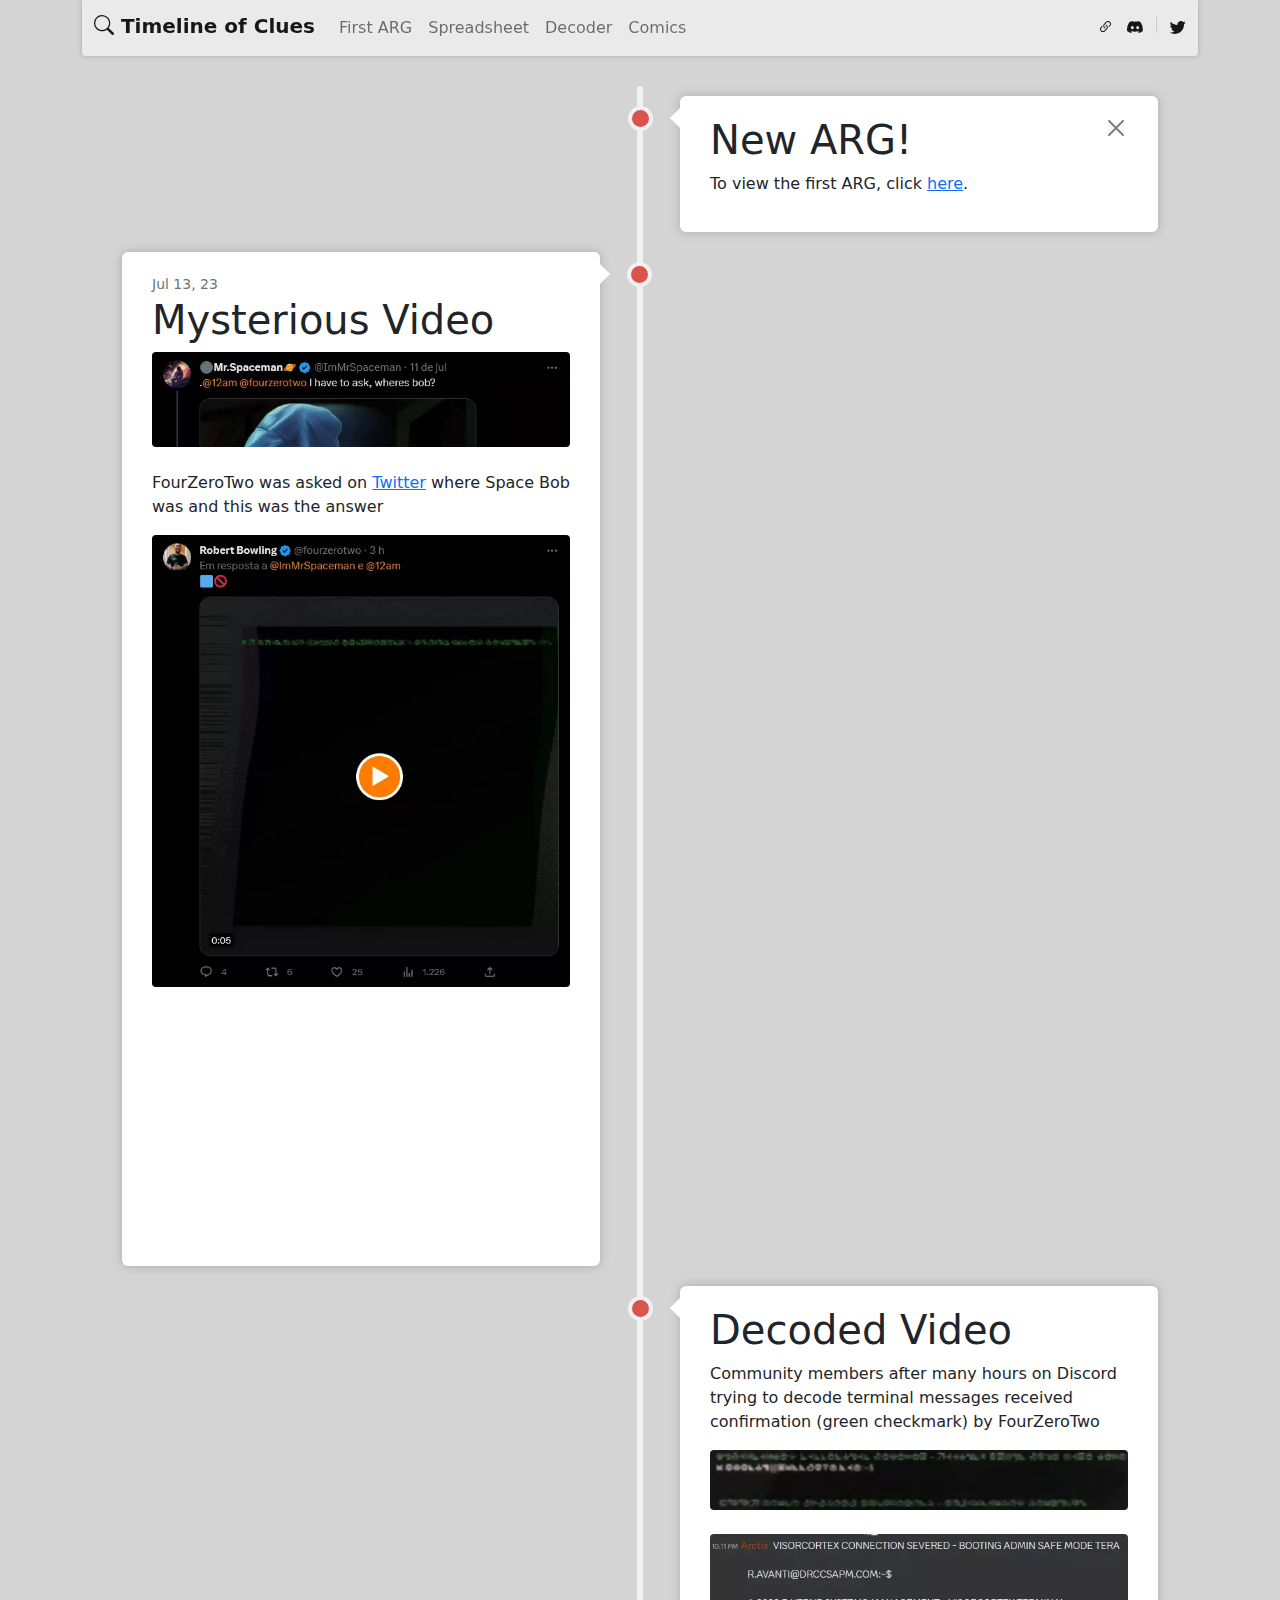
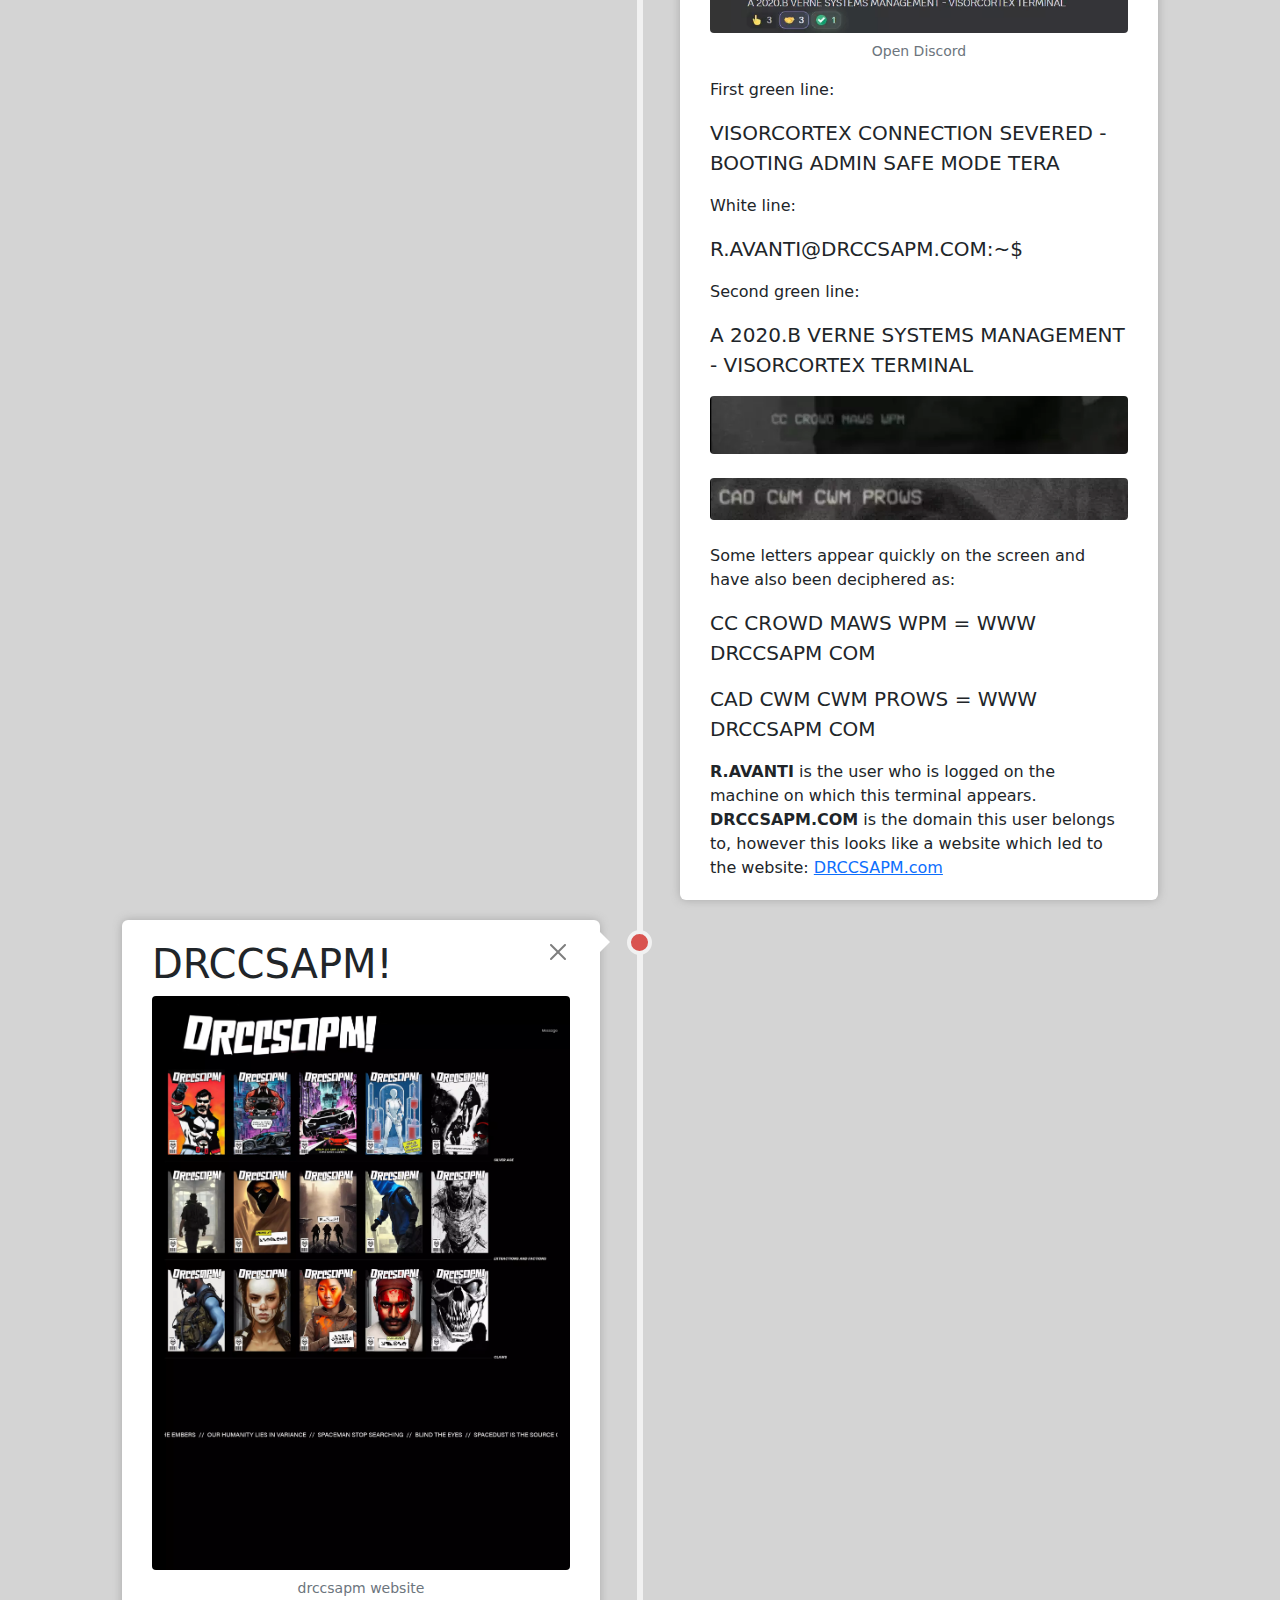
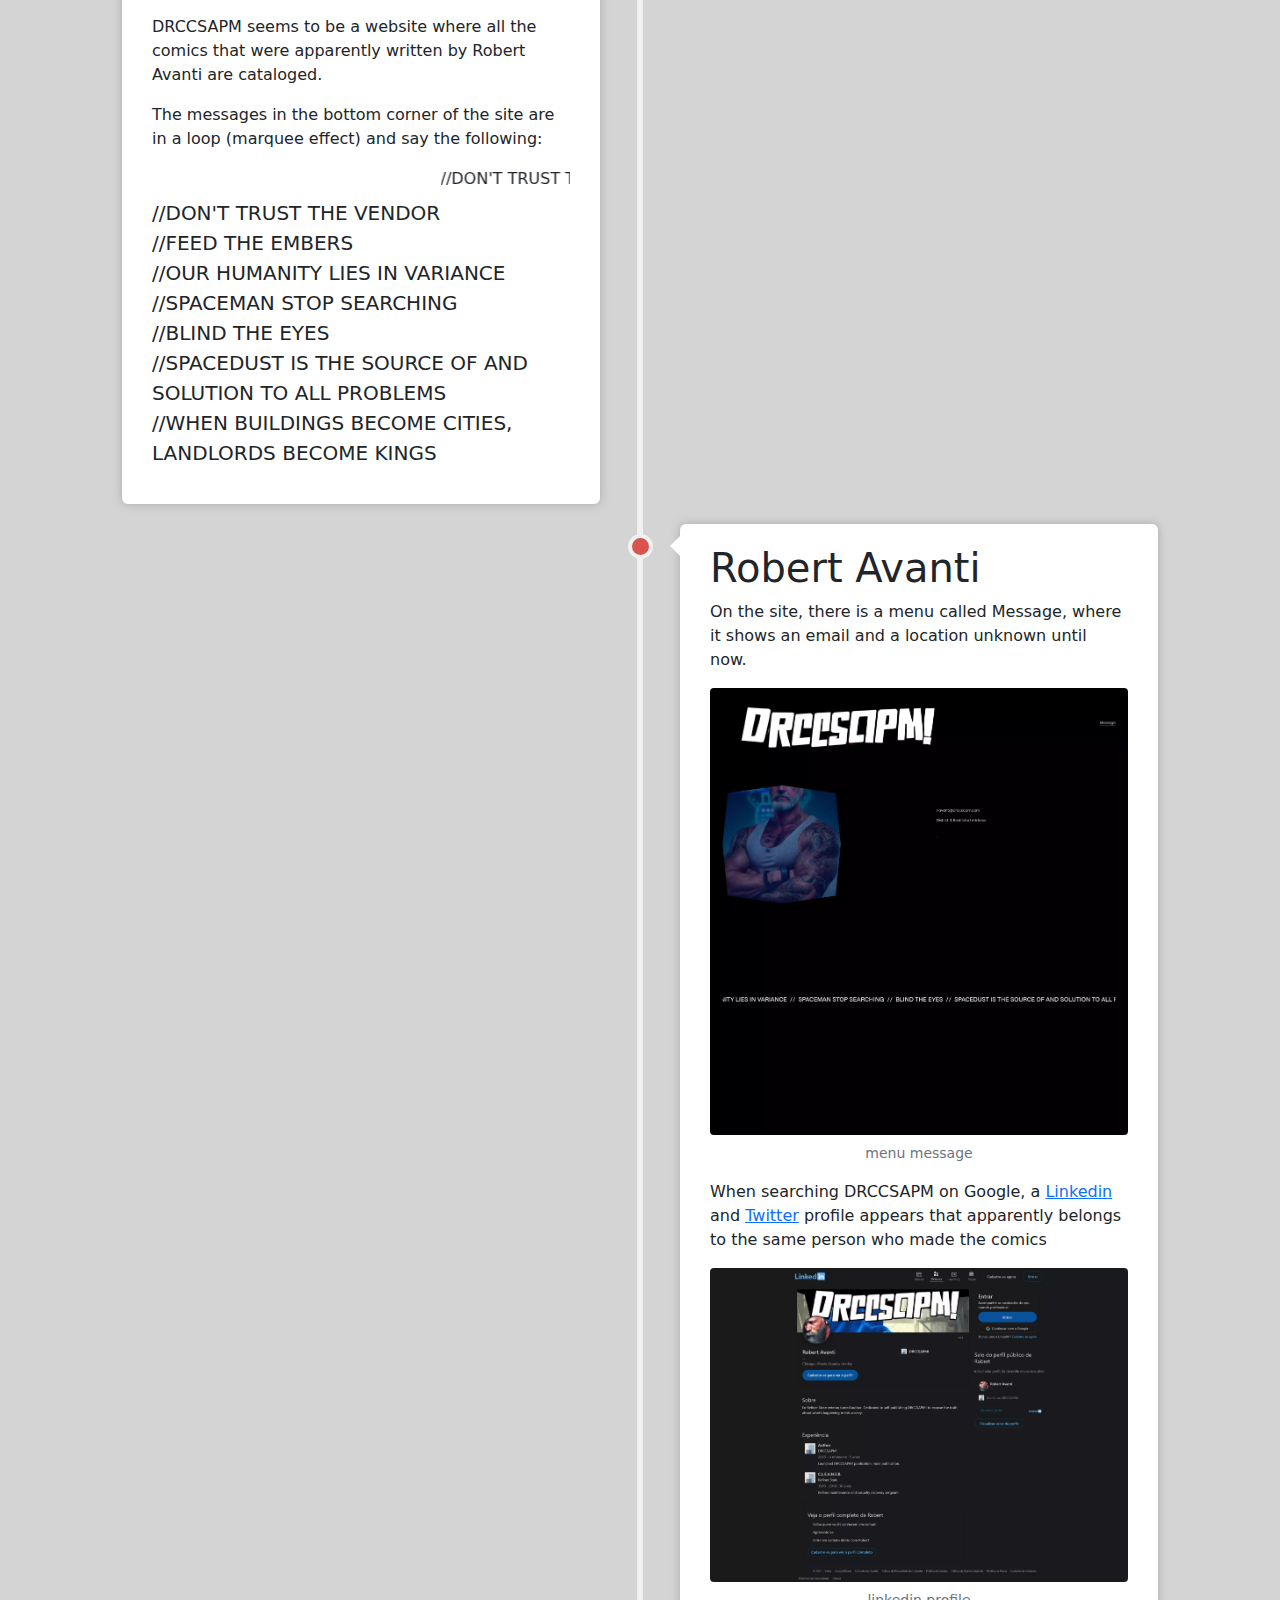
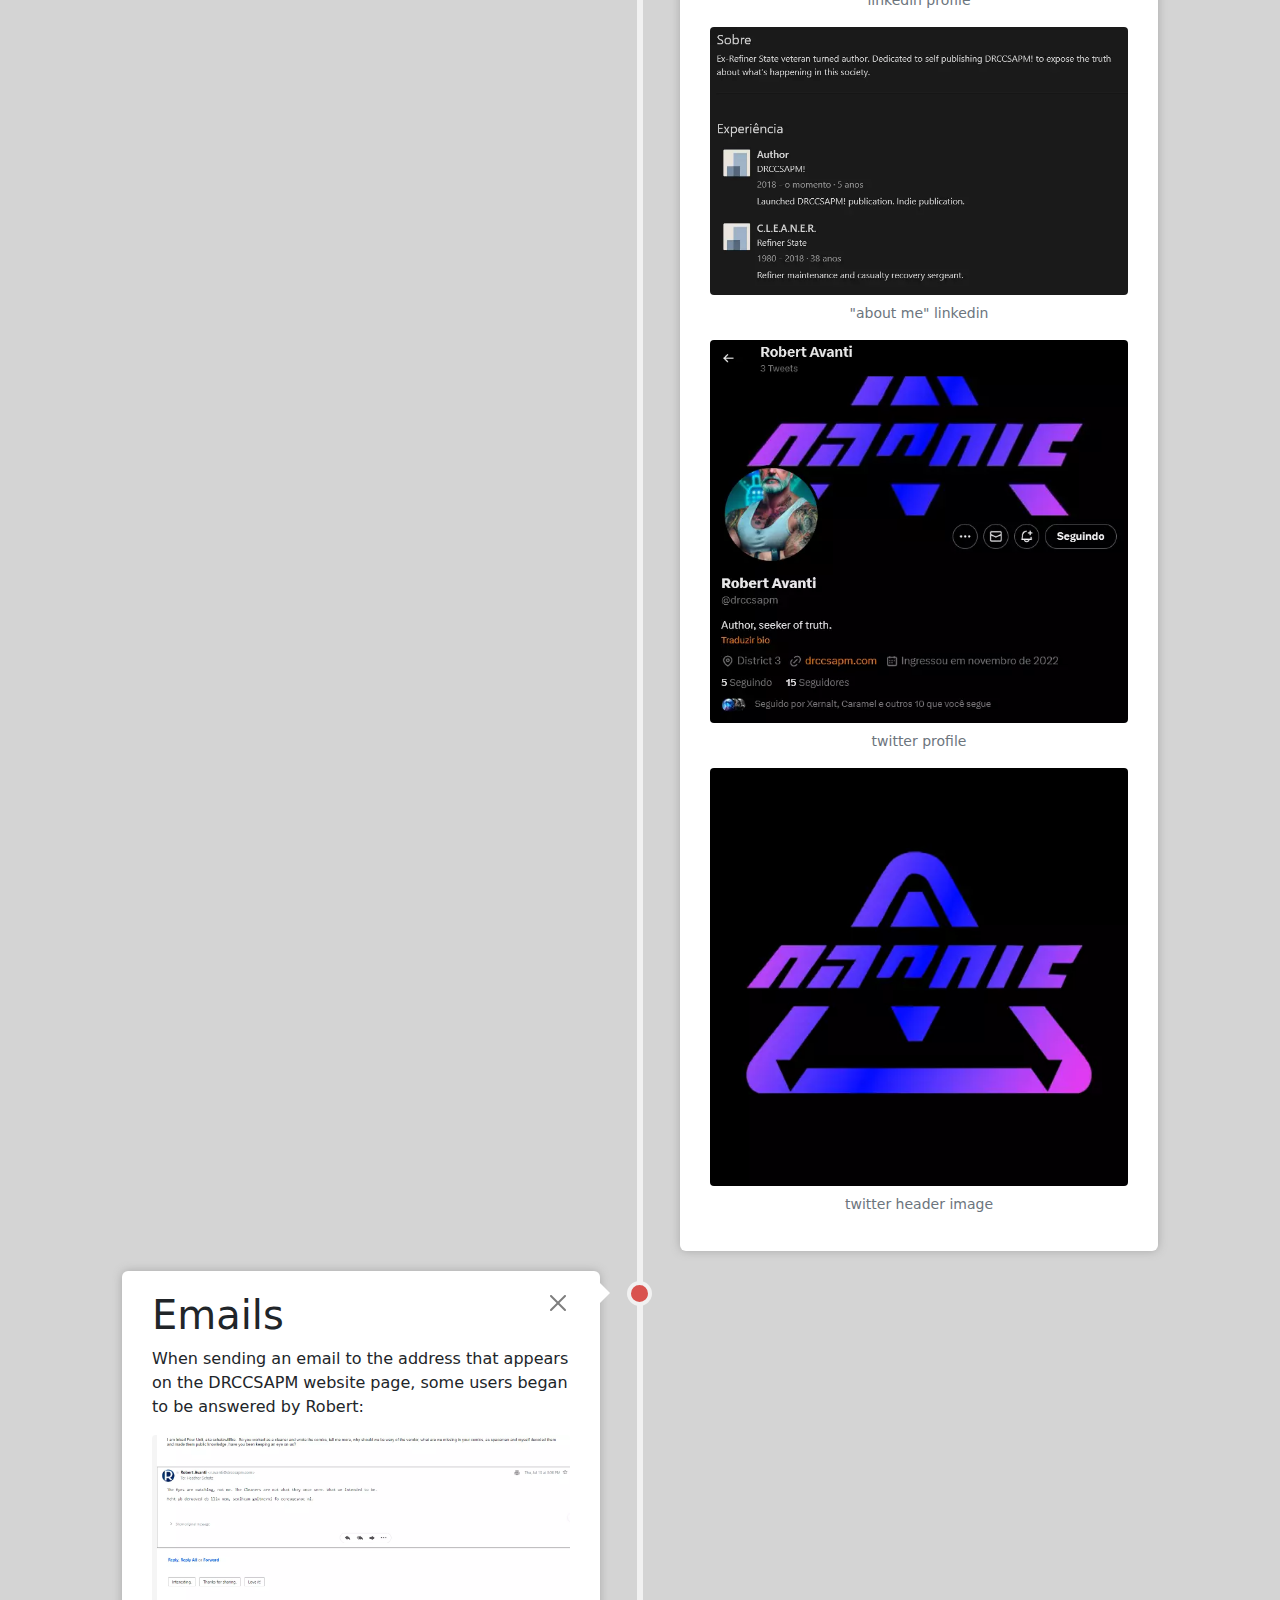
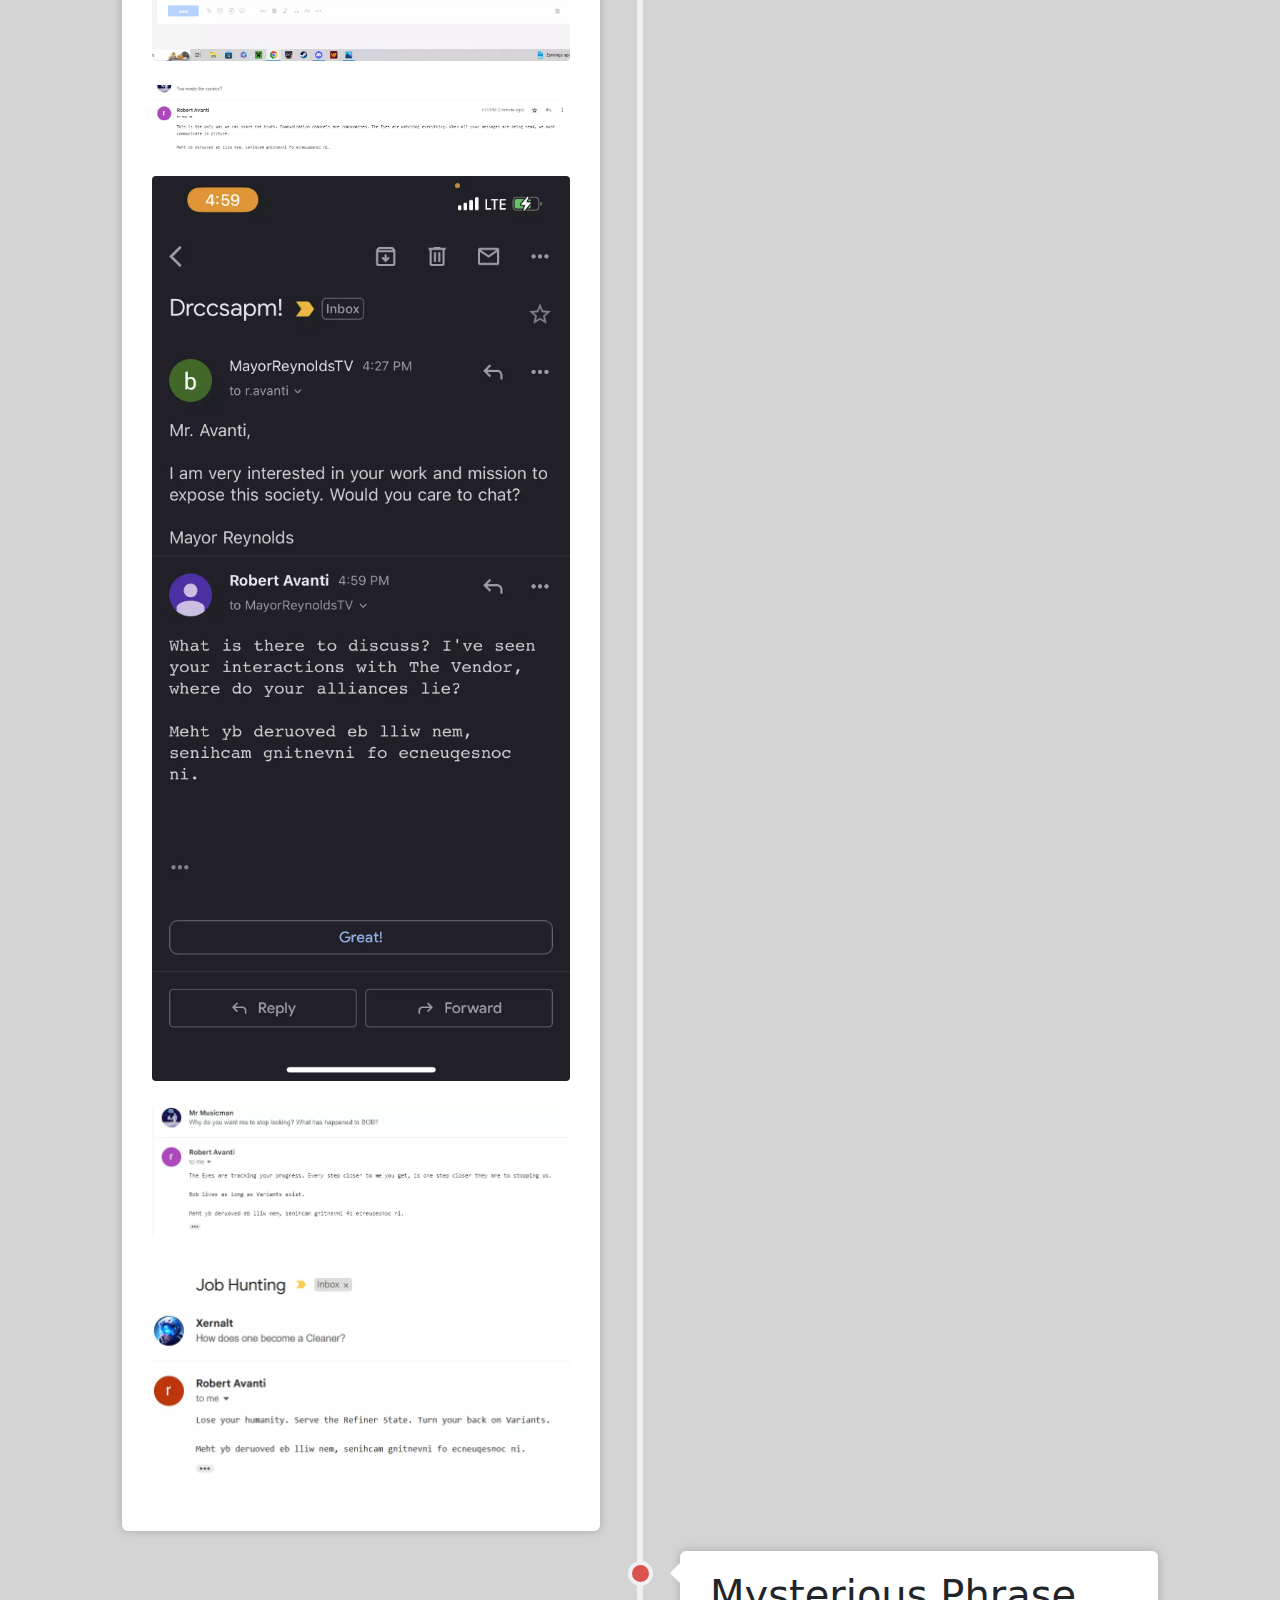
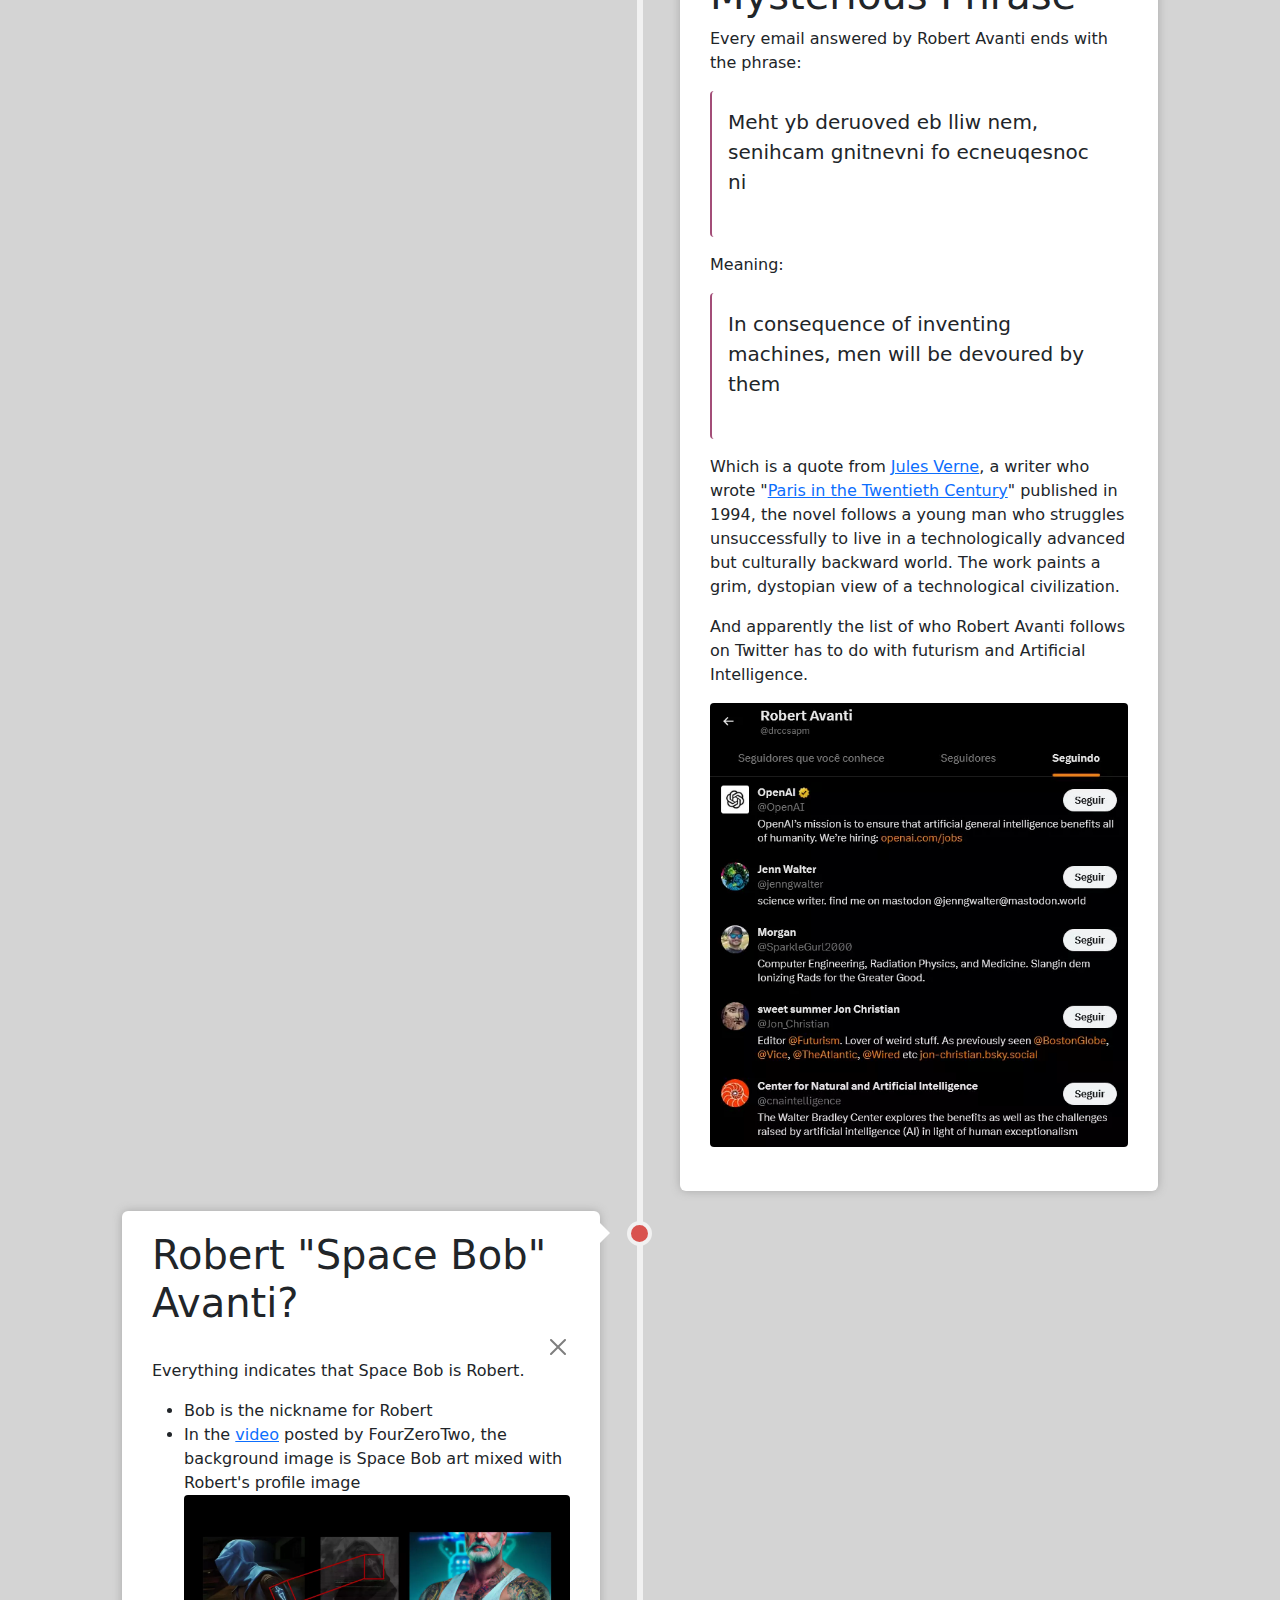
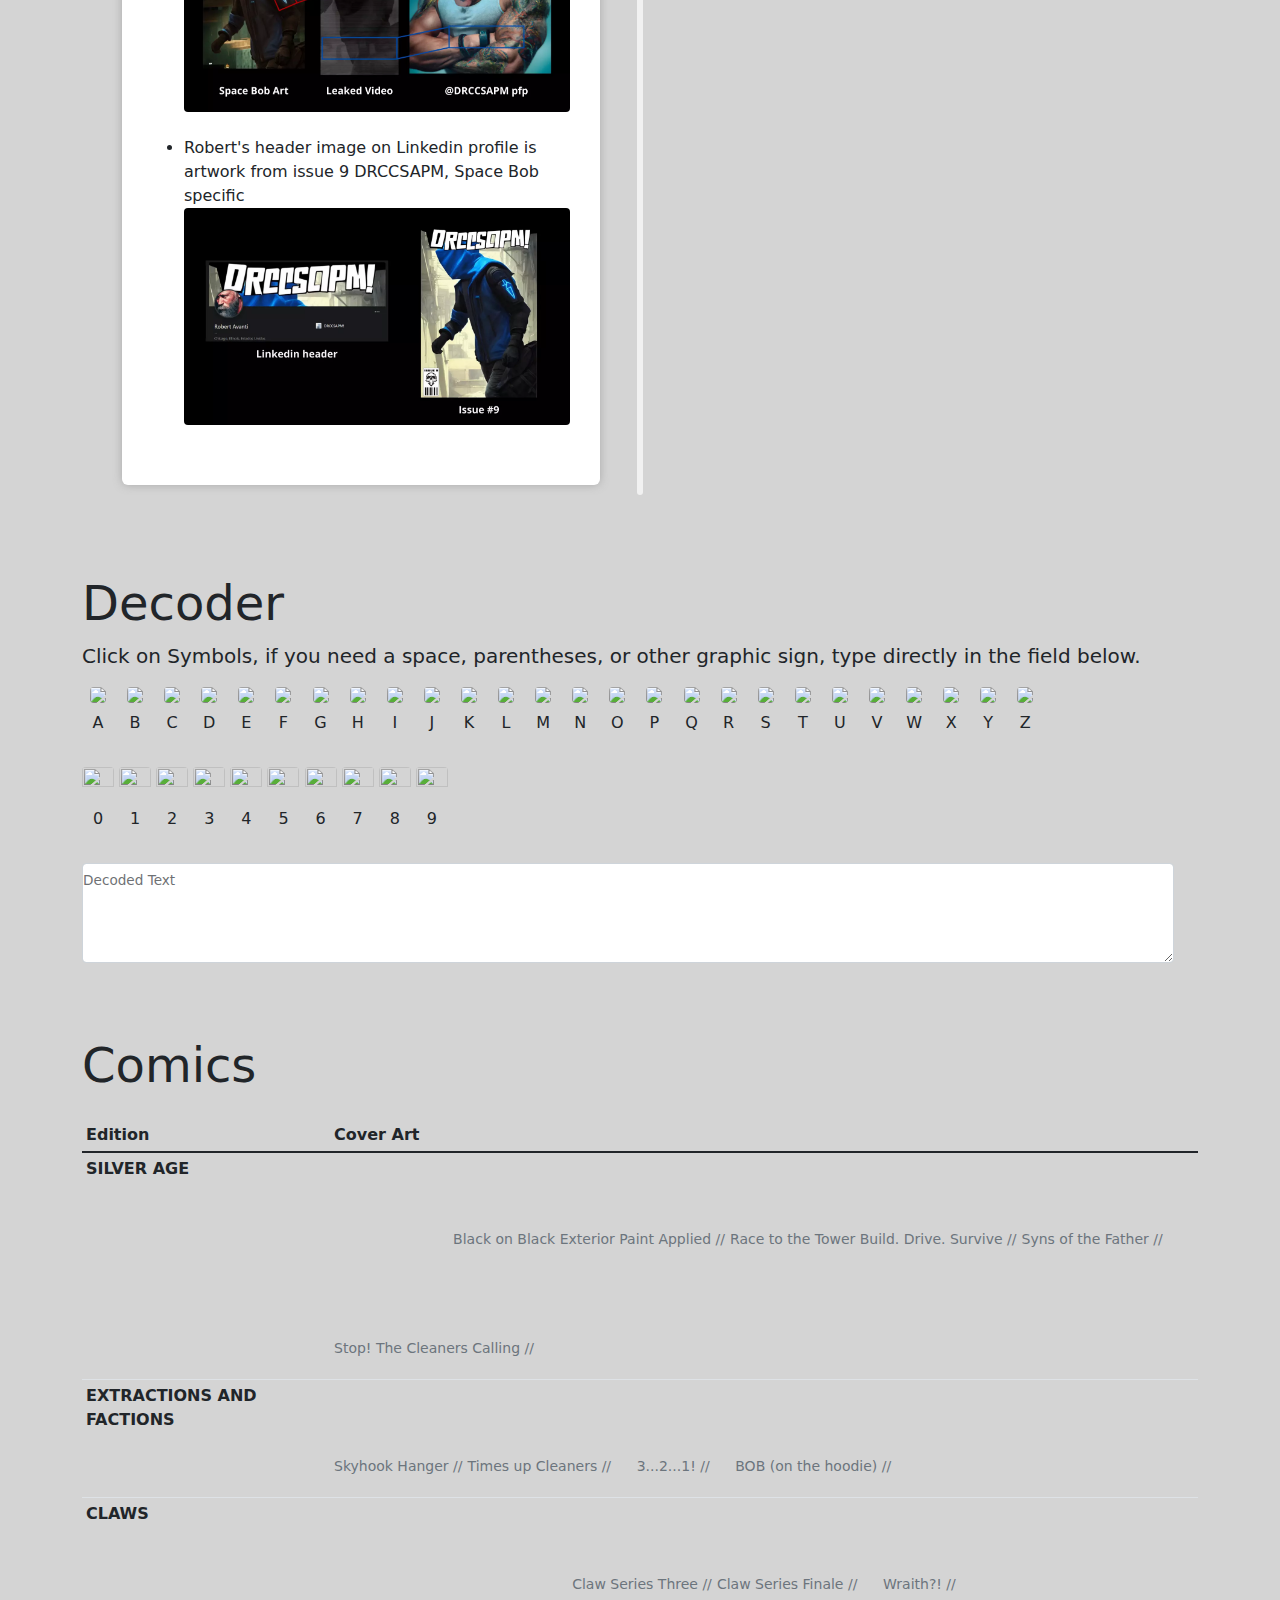
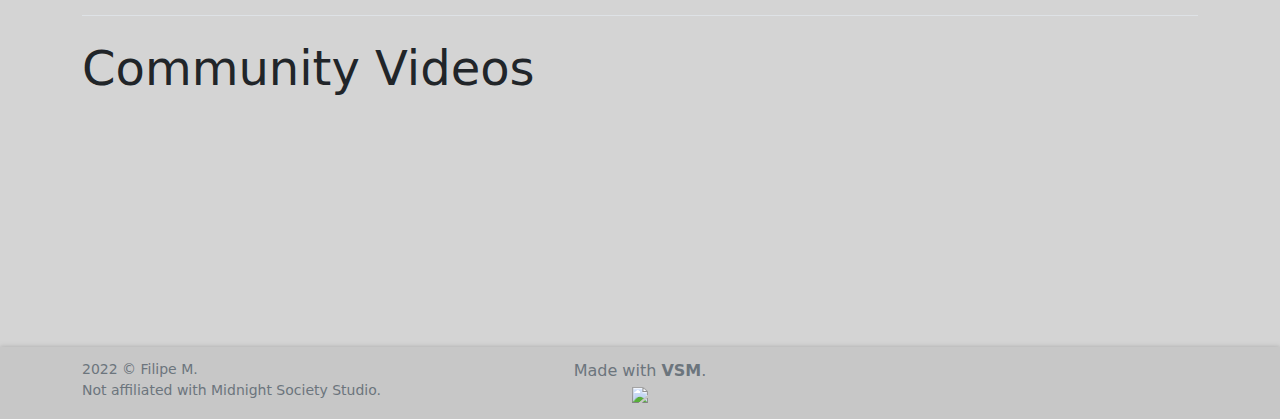
==== index.html @ b21b8eb6 "Adição das letras cifradas no vídeo misterioso" ====
<!DOCTYPE html>
<html lang="en">
  <head>
    <meta charset="UTF-8" />
    <meta http-equiv="refresh" content="1800" />
    <meta http-equiv="X-UA-Compatible" content="IE=edge,chrome=1" />
    <meta name="viewport" content="width=device-width, initial-scale=1" />
    <meta name="author" content="Filipe M." />
    <meta
      name="description"
      content="This unofficial website was created to gather timeline of information found in the alternate reality game (ARG) by Midnight Society Studio."
    />
    <meta
      name="keywords"
      content="Space Bob, DrDisRespect, Midnight Society, DEADROP, DRCCSAPM"
    />
    <meta
      name="google-site-verification"
      content="pdwB-SH8w8DUREvBdwrLGrAD6-DH_s9OfCdJ7KUIvg4"
    />
    <!-- Primary Meta Tags -->
    <title>New ARG — Timeline of Clues</title>
    <meta name="title" content="New ARG — Timeline of Clues" />
    <meta
      name="description"
      content="This unofficial website was created to gather timeline of information found in the alternate reality game (ARG) by Midnight Society Studio."
    />
    <!-- OG/FB -->
    <meta property="og:type" content="website" />
    <meta
      property="og:url"
      content="https://filipemanuelofs.github.io/12am-clues/"
    />
    <meta property="og:title" content="New ARG — Timeline of Clues" />
    <meta
      property="og:description"
      content="This unofficial website was created to gather timeline of information found in the alternate reality game (ARG) by Midnight Society Studio."
    />
    <meta property="og:image" content="./img/000.png" />
    <!-- TW -->
    <meta property="twitter:card" content="summary_large_image" />
    <meta
      property="twitter:url"
      content="https://filipemanuelofs.github.io/12am-clues/"
    />
    <meta property="twitter:title" content="New ARG — Timeline of Clues" />
    <meta
      property="twitter:description"
      content="This unofficial website was created to gather timeline of information found in the alternate reality game (ARG) by Midnight Society Studio."
    />
    <meta property="twitter:image" content="./img/000.png" />

    <link rel="preconnect" href="https://cdnjs.cloudflare.com" />
    <link
      rel="stylesheet"
      href="https://cdn.jsdelivr.net/npm/bootstrap-icons@1.8.1/font/bootstrap-icons.css"
    />
    <link
      rel="stylesheet"
      href="https://cdnjs.cloudflare.com/ajax/libs/font-awesome/4.7.0/css/font-awesome.min.css"
    />
    <link
      rel="stylesheet"
      href="./css/bootstrap-reboot.min.css"
      type="text/css"
    />
    <link rel="stylesheet" href="./css/bootstrap.min.css" type="text/css" />
    <link rel="stylesheet" href="./css/style.css" type="text/css" />
    <link rel="icon" type="image/svg+xml" href="./img/favicon/favicon.svg" />
    <link rel="manifest" href="./img/favicon/site.webmanifest" />
  </head>
  <body onload="checkBrowserCompat()">
    <!-- container -->
    <div id="top" class="container" style="background: none">
      <!-- menu -->
      <nav
        class="navbar sticky-top navbar-expand-lg navbar-light rounded-bottom menu"
      >
        <div class="container-fluid">
          <a
            class="navbar-brand fw-bolder"
            href="#"
            style="padding-top: 0 !important"
            ><i class="bi bi-search"></i> Timeline of Clues</a
          >
          <button
            class="navbar-toggler"
            type="button"
            data-bs-toggle="collapse"
            data-bs-target="#navbarText"
            aria-controls="navbarText"
            aria-expanded="false"
            aria-label="Toggle navigation"
          >
            <span class="navbar-toggler-icon"></span>
          </button>
          <div class="collapse navbar-collapse" id="navbarText">
            <ul class="navbar-nav me-auto mb-2 mb-lg-0">
              <li class="nav-item">
                <a class="nav-link" href="arg-1.html">First ARG</a>
              </li>
              <li class="nav-item">
                <a
                  class="nav-link"
                  target="_blank"
                  rel="noopener"
                  href="https://docs.google.com/spreadsheets/d/1QDv_6ovIWG2aD0QZzpKWPK-Xnh0mFJgUPQh1g3W2h3g/htmlview"
                  >Spreadsheet</a
                >
              </li>
              <li class="nav-item">
                <a class="nav-link" href="#decoder">Decoder</a>
              </li>
              <li class="nav-item">
                <a class="nav-link" href="#gallery">Comics</a>
              </li>
            </ul>
            <span class="navbar-text">
              <a
                target="_blank"
                rel="noopener"
                title="Official Midnight Society Website"
                href="https://www.midnightsociety.com/"
                type="button"
                class="me-2"
                style="text-decoration: none"
              >
                <i class="bi bi-link-45deg"></i>
              </a>
              <a
                target="_blank"
                rel="noopener"
                title="Official Midnight Society Discord"
                href="http://discord.gg/midnight-society"
                type="button"
                style="text-decoration: none"
              >
                <i class="bi bi-discord"></i>
              </a>
              <div class="vr ms-2 me-2"></div>
              <a
                target="_blank"
                rel="noopener"
                href="https://twitter.com/filipemanuelofs"
                type="button"
                style="text-decoration: none"
              >
                <i class="bi bi-twitter"></i>
              </a>
            </span>
          </div>
        </div>
      </nav>
      <!-- /menu -->
      <!-- timeline -->
      <div class="timeline">
        <!-- ////////////////////////////// -->
        <div class="cont right">
          <div class="content text-break">
            <div class="clearfix">
              <div class="float-start">
                <h3 class="display-6">New ARG!</h3>
                <p>
                  To view the first ARG, click
                  <a href="arg-1.html" target="_blank" rel="noopener">here</a>.
                </p>
              </div>
              <a
                href="#"
                type="button"
                class="btn-close float-end"
                aria-label="Close"
              ></a>
            </div>
          </div>
        </div>
        <!-- ////////////////////////////// -->
        <div class="cont left">
          <div class="content text-break">
            <small class="text-muted me-4">Jul 13, 23</small>
            <div class="clearfix">
              <div class="float-start">
                <h3 class="display-6">Mysterious Video</h3>
              </div>
            </div>
            <a
              href="./img/arg-2/mrspaceman-tweet.png"
              target="_blank"
              rel="noopener"
            >
              <figure class="figure">
                <picture>
                  <source
                    srcset="./img/arg-2/mrspaceman-tweet.webp"
                    type="image/webp"
                  />
                  <source
                    srcset="./img/arg-2/mrspaceman-tweet.png"
                    type="image/png"
                  />

                  <img
                    src="./img/arg-2/mrspaceman-tweet.png"
                    class="figure-img img-fluid rounded"
                    alt=""
                    loading="lazy"
                  />
                </picture>
              </figure>
            </a>
            <p>
              FourZeroTwo was asked on
              <a
                href="https://twitter.com/fourzerotwo/status/1679572355390091264"
                target="_blank"
                rel="noopener"
                >Twitter</a
              >
              where Space Bob was and this was the answer
            </p>
            <a
              href="./img/arg-2/402-tweet-mysterious-video.png"
              target="_blank"
              rel="noopener"
            >
              <figure class="figure">
                <picture>
                  <source
                    srcset="./img/arg-2/402-tweet-mysterious-video.webp"
                    type="image/webp"
                  />
                  <source
                    srcset="./img/arg-2/402-tweet-mysterious-video.png"
                    type="image/png"
                  />

                  <img
                    src="./img/arg-2/402-tweet-mysterious-video.png"
                    class="figure-img img-fluid rounded"
                    alt=""
                    loading="lazy"
                  />
                </picture>
              </figure>
            </a>
            <div class="ratio ratio-16x9">
              <embed
                width="345"
                height="240"
                class="figure-img rounded"
                src="https://www.youtube.com/embed/tj5BVc70eU0?rel=0"
                type="video/mp4"
              />
            </div>
          </div>
        </div>
        <!-- ////////////////////////////// -->
        <div class="cont right">
          <div class="content text-break">
            <div class="clearfix">
              <div class="float-start">
                <h3 class="display-6">Decoded Video</h3>
              </div>
            </div>
            <p>
              Community members after many hours on Discord trying to decode
              terminal messages received confirmation (green checkmark) by
              FourZeroTwo
            </p>
            <a
              href="./img/arg-2/1st-video-terminal-encoded.png"
              target="_blank"
              rel="noopener"
            >
              <figure class="figure">
                <picture>
                  <source
                    srcset="./img/arg-2/1st-video-terminal-encoded.webp"
                    type="image/webp"
                  />
                  <source
                    srcset="./img/arg-2/1st-video-terminal-encoded.png"
                    type="image/png"
                  />

                  <img
                    src="./img/arg-2/1st-video-terminal-encoded.png"
                    class="figure-img img-fluid rounded"
                    alt=""
                    loading="lazy"
                  />
                </picture>
              </figure>
            </a>
            <a
              href="./img/arg-2/1st-video-terminal-decoded.png"
              target="_blank"
              rel="noopener"
            >
              <figure class="figure">
                <picture>
                  <source
                    srcset="./img/arg-2/1st-video-terminal-decoded.webp"
                    type="image/webp"
                  />
                  <source
                    srcset="./img/arg-2/1st-video-terminal-decoded.png"
                    type="image/png"
                  />

                  <img
                    src="./img/arg-2/1st-video-terminal-decoded.png"
                    class="figure-img img-fluid rounded"
                    alt=""
                    loading="lazy"
                  />
                </picture>
                <figcaption class="figure-caption text-center">
                  <a
                    href="https://discord.com/channels/918034587966378117/920086122980319293/1129218637891387432"
                    target="_blank"
                    rel="noopener"
                    class="text-muted"
                    style="text-decoration: none"
                    >Open Discord</a
                  >
                </figcaption>
              </figure>
            </a>
            <p>First green line:</p>
            <blockquote class="blockquote">
              <p>
                VISORCORTEX CONNECTION SEVERED - BOOTING ADMIN SAFE MODE TERA
              </p>
            </blockquote>
            <p>White line:</p>
            <blockquote class="blockquote">
              <p>R.AVANTI@DRCCSAPM.COM:~$</p>
            </blockquote>
            <p>Second green line:</p>
            <blockquote class="blockquote">
              <p>A 2020.B VERNE SYSTEMS MANAGEMENT - VISORCORTEX TERMINAL</p>
            </blockquote>
            <a
              href="./img/arg-2/402-tweet-mysterious-video-code.png"
              target="_blank"
              rel="noopener"
            >
              <figure class="figure">
                <picture>
                  <source
                    srcset="./img/arg-2/402-tweet-mysterious-video-code.webp"
                    type="image/webp"
                  />
                  <source
                    srcset="./img/arg-2/402-tweet-mysterious-video-code.png"
                    type="image/png"
                  />

                  <img
                    src="./img/arg-2/402-tweet-mysterious-video-code.png"
                    class="figure-img img-fluid rounded"
                    alt=""
                    loading="lazy"
                  />
                </picture>
              </figure>
            </a>
            <a
              href="./img/arg-2/402-tweet-mysterious-video-code2.png"
              target="_blank"
              rel="noopener"
            >
              <figure class="figure">
                <picture>
                  <source
                    srcset="./img/arg-2/402-tweet-mysterious-video-code2.webp"
                    type="image/webp"
                  />
                  <source
                    srcset="./img/arg-2/402-tweet-mysterious-video-code2.png"
                    type="image/png"
                  />

                  <img
                    src="./img/arg-2/402-tweet-mysterious-video-code2.png"
                    class="figure-img img-fluid rounded"
                    alt=""
                    loading="lazy"
                  />
                </picture>
              </figure>
            </a>
            <p>
              Some letters appear quickly on the screen and have also been
              deciphered as:
            </p>
            <blockquote class="blockquote">
              <p>CC CROWD MAWS WPM = WWW DRCCSAPM COM</p>
            </blockquote>
            <blockquote class="blockquote">
              <p>CAD CWM CWM PROWS = WWW DRCCSAPM COM</p>
            </blockquote>
            <b>R.AVANTI</b> is the user who is logged on the machine on which
            this terminal appears. <b>DRCCSAPM.COM</b> is the domain this user
            belongs to, however this looks like a website which led to the
            website:

            <a href="https://www.drccsapm.com/" target="_blank" rel="noopener"
              >DRCCSAPM.com</a
            >
          </div>
        </div>
        <!-- ////////////////////////////// -->
        <div class="cont left">
          <div class="content text-break">
            <div class="clearfix">
              <div class="float-start">
                <h3 class="display-6">DRCCSAPM!</h3>
              </div>
              <a
                href="#"
                type="button"
                class="btn-close float-end"
                aria-label="Close"
              ></a>
            </div>
            <a href="https://www.drccsapm.com/" target="_blank" rel="noopener">
              <figure class="figure">
                <picture>
                  <source
                    srcset="./img/arg-2/drccsapm-website.webp"
                    type="image/webp"
                  />
                  <source
                    srcset="./img/arg-2/drccsapm-website.png"
                    type="image/png"
                  />

                  <img
                    src="./img/arg-2/drccsapm-website.png"
                    class="figure-img img-fluid rounded"
                    alt=""
                    loading="lazy"
                  />
                </picture>
                <figcaption class="figure-caption text-center">
                  drccsapm website
                </figcaption>
              </figure>
            </a>
            <p>
              DRCCSAPM seems to be a website where all the comics that were
              apparently written by Robert Avanti are cataloged.
            </p>
            <p>
              The messages in the bottom corner of the site are in a loop
              (marquee effect) and say the following:
            </p>
            <marquee width="100%" direction="left" scrollamount="12">
              //DON'T TRUST THE VENDOR//FEED THE EMBERS//OUR HUMANITY LIES IN
              VARIANCE//SPACEMAN STOP SEARCHING//BLIND THE EYES//SPACEDUST IS
              THE SOURCE OF AND SOLUTION TO ALL PROBLEMS//WHEN BUILDINGS BECOME
              CITIES, LANDLORDS BECOME KINGS
            </marquee>
            <blockquote class="blockquote">
              <p>
                //DON'T TRUST THE VENDOR <br />
                //FEED THE EMBERS <br />
                //OUR HUMANITY LIES IN VARIANCE <br />
                //SPACEMAN STOP SEARCHING <br />//BLIND THE EYES <br />
                //SPACEDUST IS THE SOURCE OF AND SOLUTION TO ALL PROBLEMS <br />
                //WHEN BUILDINGS BECOME CITIES, LANDLORDS BECOME KINGS
              </p>
            </blockquote>
          </div>
        </div>
        <!-- ////////////////////////////// -->
        <div class="cont right">
          <div class="content text-break">
            <div class="clearfix">
              <div class="float-start">
                <h3 class="display-6">Robert Avanti</h3>
              </div>
            </div>
            <p>
              On the site, there is a menu called Message, where it shows an
              email and a location unknown until now.
            </p>
            <a
              href="./img/arg-2/drccsapm-menu-message.png"
              target="_blank"
              rel="noopener"
            >
              <figure class="figure">
                <picture>
                  <source
                    srcset="./img/arg-2/drccsapm-menu-message.webp"
                    type="image/webp"
                  />
                  <source
                    srcset="./img/arg-2/drccsapm-menu-message.png"
                    type="image/png"
                  />

                  <img
                    src="./img/arg-2/drccsapm-menu-message.png"
                    class="figure-img img-fluid rounded"
                    alt=""
                    loading="lazy"
                  />
                </picture>
                <figcaption class="figure-caption text-center">
                  menu message
                </figcaption>
              </figure>
            </a>
            <p>
              When searching DRCCSAPM on Google, a
              <a
                href="https://www.linkedin.com/in/robert-avanti-a2027b256"
                target="_blank"
                rel="noopener"
                >Linkedin</a
              >
              and
              <a
                href="https://twitter.com/DRCCSAPM"
                target="_blank"
                rel="noopener"
                >Twitter</a
              >
              profile appears that apparently belongs to the same person who
              made the comics
            </p>
            <a
              href="./img/arg-2/robert-avanti-linkedin.png"
              target="_blank"
              rel="noopener"
            >
              <figure class="figure">
                <picture>
                  <source
                    srcset="./img/arg-2/robert-avanti-linkedin.webp"
                    type="image/webp"
                  />
                  <source
                    srcset="./img/arg-2/robert-avanti-linkedin.png"
                    type="image/png"
                  />

                  <img
                    src="./img/arg-2/robert-avanti-linkedin.png"
                    class="figure-img img-fluid rounded"
                    alt=""
                    loading="lazy"
                  />
                </picture>
                <figcaption class="figure-caption text-center">
                  linkedin profile
                </figcaption>
              </figure>
            </a>

            <a
              href="./img/arg-2/robert-avanti-linkedin-about.png"
              target="_blank"
              rel="noopener"
            >
              <figure class="figure">
                <picture>
                  <source
                    srcset="./img/arg-2/robert-avanti-linkedin-about.webp"
                    type="image/webp"
                  />
                  <source
                    srcset="./img/arg-2/robert-avanti-linkedin-about.png"
                    type="image/png"
                  />

                  <img
                    src="./img/arg-2/robert-avanti-linkedin-about.png"
                    class="figure-img img-fluid rounded"
                    alt=""
                    loading="lazy"
                  />
                </picture>
                <figcaption class="figure-caption text-center">
                  "about me" linkedin
                </figcaption>
              </figure>
            </a>

            <a
              href="./img/arg-2/robert-avanti-twitter.png"
              target="_blank"
              rel="noopener"
            >
              <figure class="figure">
                <picture>
                  <source
                    srcset="./img/arg-2/robert-avanti-twitter.webp"
                    type="image/webp"
                  />
                  <source
                    srcset="./img/arg-2/robert-avanti-twitter.png"
                    type="image/png"
                  />

                  <img
                    src="./img/arg-2/robert-avanti-twitter.png"
                    class="figure-img img-fluid rounded"
                    alt=""
                    loading="lazy"
                  />
                </picture>
                <figcaption class="figure-caption text-center">
                  twitter profile
                </figcaption>
              </figure>
            </a>

            <a
              href="./img/arg-2/robert-avanti-twitter-header.png"
              target="_blank"
              rel="noopener"
            >
              <figure class="figure">
                <picture>
                  <source
                    srcset="./img/arg-2/robert-avanti-twitter-header.webp"
                    type="image/webp"
                  />
                  <source
                    srcset="./img/arg-2/robert-avanti-twitter-header.png"
                    type="image/png"
                  />

                  <img
                    src="./img/arg-2/robert-avanti-twitter-header.png"
                    class="figure-img img-fluid rounded"
                    alt=""
                    loading="lazy"
                  />
                </picture>
                <figcaption class="figure-caption text-center">
                  twitter header image
                </figcaption>
              </figure>
            </a>
          </div>
        </div>
        <!-- ////////////////////////////// -->
        <div class="cont left">
          <div class="content text-break">
            <div class="clearfix">
              <div class="float-start">
                <h3 class="display-6">Emails</h3>
              </div>
              <a
                href="#"
                type="button"
                class="btn-close float-end"
                aria-label="Close"
              ></a>
            </div>
            <p>
              When sending an email to the address that appears on the DRCCSAPM
              website page, some users began to be answered by Robert:
            </p>
            <a
              href="./img/arg-2/email-schatzwillfire.png"
              target="_blank"
              rel="noopener"
            >
              <figure class="figure">
                <picture>
                  <source
                    srcset="./img/arg-2/email-schatzwillfire.webp"
                    type="image/webp"
                  />
                  <source
                    srcset="./img/arg-2/email-schatzwillfire.png"
                    type="image/png"
                  />
                  <img
                    width="460"
                    height="260"
                    src="./img/arg-2/email-schatzwillfire.png"
                    class="figure-img img-fluid rounded"
                    alt=""
                  />
                </picture>
              </figure>
            </a>
            <a
              href="./img/arg-2/email-mrspaceman.png"
              target="_blank"
              rel="noopener"
            >
              <figure class="figure">
                <picture>
                  <source
                    srcset="./img/arg-2/email-mrspaceman.webp"
                    type="image/webp"
                  />
                  <source
                    srcset="./img/arg-2/email-mrspaceman.png"
                    type="image/png"
                  />
                  <img
                    width="460"
                    height="260"
                    src="./img/arg-2/email-mrspaceman.png"
                    class="figure-img img-fluid rounded"
                    alt=""
                  />
                </picture>
              </figure>
            </a>
            <a
              href="./img/arg-2/email-mayorreynolds.png"
              target="_blank"
              rel="noopener"
            >
              <figure class="figure">
                <picture>
                  <source
                    srcset="./img/arg-2/email-mayorreynolds.webp"
                    type="image/webp"
                  />
                  <source
                    srcset="./img/arg-2/email-mayorreynolds.png"
                    type="image/png"
                  />
                  <img
                    width="460"
                    height="260"
                    src="./img/arg-2/email-mayorreynolds.png"
                    class="figure-img img-fluid rounded"
                    alt=""
                  />
                </picture>
              </figure>
            </a>
            <a
              href="./img/arg-2/email-mrspaceman2.png"
              target="_blank"
              rel="noopener"
            >
              <figure class="figure">
                <picture>
                  <source
                    srcset="./img/arg-2/email-mrspaceman2.webp"
                    type="image/webp"
                  />
                  <source
                    srcset="./img/arg-2/email-mrspaceman2.png"
                    type="image/png"
                  />
                  <img
                    width="460"
                    height="260"
                    src="./img/arg-2/email-mrspaceman2.png"
                    class="figure-img img-fluid rounded"
                    alt=""
                  />
                </picture>
              </figure>
            </a>
            <a
              href="./img/arg-2/email-xernalt.png"
              target="_blank"
              rel="noopener"
            >
              <figure class="figure">
                <picture>
                  <source
                    srcset="./img/arg-2/email-xernalt.webp"
                    type="image/webp"
                  />
                  <source
                    srcset="./img/arg-2/email-xernalt.png"
                    type="image/png"
                  />
                  <img
                    width="460"
                    height="260"
                    src="./img/arg-2/email-xernalt.png"
                    class="figure-img img-fluid rounded"
                    alt=""
                  />
                </picture>
              </figure>
            </a>
          </div>
        </div>
        <!-- ////////////////////////////// -->
        <div class="cont right">
          <div class="content text-break">
            <div class="clearfix">
              <div class="float-start">
                <h3 class="display-6">Mysterious Phrase</h3>
              </div>
            </div>
            <p>Every email answered by Robert Avanti ends with the phrase:</p>
            <figure
              class="bg-white p-3 rounded"
              style="border-left: 0.15rem solid #a34e78"
            >
              <blockquote class="blockquote pb-2">
                <p>
                  Meht yb deruoved eb lliw nem, senihcam gnitnevni fo
                  ecneuqesnoc ni
                </p>
              </blockquote>
            </figure>

            <p>Meaning:</p>
            <figure
              class="bg-white p-3 rounded"
              style="border-left: 0.15rem solid #a34e78"
            >
              <blockquote class="blockquote pb-2">
                <p>
                  In consequence of inventing machines, men will be devoured by
                  them
                </p>
              </blockquote>
            </figure>
            <p>
              Which is a quote from
              <a
                href="https://en.wikipedia.org/wiki/Jules_Verne"
                target="_blank"
                rel="noopener"
                >Jules Verne</a
              >, a writer who wrote "<a
                href="https://en.wikipedia.org/wiki/Paris_in_the_Twentieth_Century"
                target="_blank"
                rel="noopener"
                >Paris in the Twentieth Century</a
              >" published in 1994, the novel follows a young man who struggles
              unsuccessfully to live in a technologically advanced but
              culturally backward world. The work paints a grim, dystopian view
              of a technological civilization.
            </p>
            <p>
              And apparently the list of who Robert Avanti follows on Twitter
              has to do with futurism and Artificial Intelligence.
            </p>
            <a
              href="./img/arg-2/robert-avanti-twitter-following.png"
              target="_blank"
              rel="noopener"
            >
              <figure class="figure">
                <picture>
                  <source
                    srcset="./img/arg-2/robert-avanti-twitter-following.webp"
                    type="image/webp"
                  />
                  <source
                    srcset="./img/arg-2/robert-avanti-twitter-following.png"
                    type="image/png"
                  />
                  <img
                    width="460"
                    height="260"
                    src="./img/arg-2/robert-avanti-twitter-following.png"
                    class="figure-img img-fluid rounded"
                    alt=""
                  />
                </picture>
              </figure>
            </a>
          </div>
        </div>
        <!-- ////////////////////////////// -->
        <div class="cont left">
          <div class="content text-break">
            <div class="clearfix">
              <div class="float-start">
                <h3 class="display-6">Robert "Space Bob" Avanti?</h3>
              </div>
              <a
                href="#"
                type="button"
                class="btn-close float-end"
                aria-label="Close"
              ></a>
            </div>
            <p>Everything indicates that Space Bob is Robert.</p>
            <ul>
              <li>Bob is the nickname for Robert</li>
              <li>
                In the
                <a
                  href="https://twitter.com/fourzerotwo/status/1679572355390091264"
                  target="_blank"
                  rel="noopener"
                  >video</a
                >
                posted by FourZeroTwo, the background image is Space Bob art
                mixed with Robert's profile image
                <a
                  href="./img/arg-2/robert-avanti-spacebob.png"
                  target="_blank"
                  rel="noopener"
                >
                  <figure class="figure">
                    <picture>
                      <source
                        srcset="./img/arg-2/robert-avanti-spacebob.webp"
                        type="image/webp"
                      />
                      <source
                        srcset="./img/arg-2/robert-avanti-spacebob.png"
                        type="image/png"
                      />
                      <img
                        width="460"
                        height="260"
                        src="./img/arg-2/robert-avanti-spacebob.png"
                        class="figure-img img-fluid rounded"
                        alt=""
                      />
                    </picture>
                  </figure>
                </a>
              </li>
              <li>
                Robert's header image on Linkedin profile is artwork from issue
                9 DRCCSAPM, Space Bob specific
                <a
                  href="./img/arg-2/robert-avanti-spacebob2.png"
                  target="_blank"
                  rel="noopener"
                >
                  <figure class="figure">
                    <picture>
                      <source
                        srcset="./img/arg-2/robert-avanti-spacebob2.webp"
                        type="image/webp"
                      />
                      <source
                        srcset="./img/arg-2/robert-avanti-spacebob2.png"
                        type="image/png"
                      />
                      <img
                        width="460"
                        height="260"
                        src="./img/arg-2/robert-avanti-spacebob2.png"
                        class="figure-img img-fluid rounded"
                        alt=""
                      />
                    </picture>
                  </figure>
                </a>
              </li>
            </ul>
          </div>
        </div>
        <!-- ////////////////////////////// -->
        <!-- <div class="position-relative">
          <div class="final-checkpoint position-absolute top-50 start-50 translate-middle"></div>
        </div> -->
      </div>
      <!-- /timeline -->
      <div id="decoder" class="link"></div>
      <h2 class="display-5 fw-normal">Decoder</h2>
      <p class="lead fw-normal">
        Click on Symbols, if you need a space, parentheses, or other graphic
        sign, type directly in the field below.
      </p>
      <div class="row">
        <div class="col-12">
          <figure class="figure symbol text-center">
            <picture>
              <img
                onclick="clickSymbolLetter(this)"
                id="idSymbol_A"
                src="./img/symbols/A.png"
                class="figure-img img-fluid rounded"
              />
            </picture>
            <p>A</p>
          </figure>
          <figure class="figure symbol text-center">
            <picture>
              <img
                onclick="clickSymbolLetter(this)"
                id="idSymbol_B"
                src="./img/symbols/B.png"
                class="figure-img img-fluid rounded"
              />
            </picture>
            <p>B</p>
          </figure>
          <figure class="figure symbol text-center">
            <picture>
              <img
                onclick="clickSymbolLetter(this)"
                id="idSymbol_C"
                src="./img/symbols/C.png"
                class="figure-img img-fluid rounded"
              />
            </picture>
            <p>C</p>
          </figure>
          <figure class="figure symbol text-center">
            <picture>
              <img
                onclick="clickSymbolLetter(this)"
                id="idSymbol_D"
                src="./img/symbols/D.png"
                class="figure-img img-fluid rounded"
              />
            </picture>
            <p>D</p>
          </figure>
          <figure class="figure symbol text-center">
            <picture>
              <img
                onclick="clickSymbolLetter(this)"
                id="idSymbol_E"
                src="./img/symbols/E.png"
                class="figure-img img-fluid rounded"
              />
            </picture>
            <p>E</p>
          </figure>
          <figure class="figure symbol text-center">
            <picture>
              <img
                onclick="clickSymbolLetter(this)"
                id="idSymbol_F"
                src="./img/symbols/F.png"
                class="figure-img img-fluid rounded"
              />
            </picture>
            <p>F</p>
          </figure>
          <figure class="figure symbol text-center">
            <picture>
              <img
                onclick="clickSymbolLetter(this)"
                id="idSymbol_G"
                src="./img/symbols/G.png"
                class="figure-img img-fluid rounded"
              />
            </picture>
            <p>G</p>
          </figure>
          <figure class="figure symbol text-center">
            <picture>
              <img
                onclick="clickSymbolLetter(this)"
                id="idSymbol_H"
                src="./img/symbols/H.png"
                class="figure-img img-fluid rounded"
              />
            </picture>
            <p>H</p>
          </figure>
          <figure class="figure symbol text-center">
            <picture>
              <img
                onclick="clickSymbolLetter(this)"
                id="idSymbol_I"
                src="./img/symbols/I.png"
                class="figure-img img-fluid rounded"
              />
            </picture>
            <p>I</p>
          </figure>
          <figure class="figure symbol text-center">
            <picture>
              <img
                onclick="clickSymbolLetter(this)"
                id="idSymbol_J"
                src="./img/symbols/J.png"
                class="figure-img img-fluid rounded"
              />
            </picture>
            <p>J</p>
          </figure>
          <figure class="figure symbol text-center">
            <picture>
              <img
                onclick="clickSymbolLetter(this)"
                id="idSymbol_K"
                src="./img/symbols/K.png"
                class="figure-img img-fluid rounded"
              />
            </picture>
            <p>K</p>
          </figure>
          <figure class="figure symbol text-center">
            <picture>
              <img
                onclick="clickSymbolLetter(this)"
                id="idSymbol_L"
                src="./img/symbols/L.png"
                class="figure-img img-fluid rounded"
              />
            </picture>
            <p>L</p>
          </figure>
          <figure class="figure symbol text-center">
            <picture>
              <img
                onclick="clickSymbolLetter(this)"
                id="idSymbol_M"
                src="./img/symbols/M.png"
                class="figure-img img-fluid rounded"
              />
            </picture>
            <p>M</p>
          </figure>
          <figure class="figure symbol text-center">
            <picture>
              <img
                onclick="clickSymbolLetter(this)"
                id="idSymbol_N"
                src="./img/symbols/N.png"
                class="figure-img img-fluid rounded"
              />
            </picture>
            <p>N</p>
          </figure>
          <figure class="figure symbol text-center">
            <picture>
              <img
                onclick="clickSymbolLetter(this)"
                id="idSymbol_O"
                src="./img/symbols/O.png"
                class="figure-img img-fluid rounded"
              />
            </picture>
            <p>O</p>
          </figure>
          <figure class="figure symbol text-center">
            <picture>
              <img
                onclick="clickSymbolLetter(this)"
                id="idSymbol_P"
                src="./img/symbols/P.png"
                class="figure-img img-fluid rounded"
              />
            </picture>
            <p>P</p>
          </figure>
          <figure class="figure symbol text-center">
            <picture>
              <img
                onclick="clickSymbolLetter(this)"
                id="idSymbol_Q"
                src="./img/symbols/Q.png"
                class="figure-img img-fluid rounded"
              />
            </picture>
            <p>Q</p>
          </figure>
          <figure class="figure symbol text-center">
            <picture>
              <img
                onclick="clickSymbolLetter(this)"
                id="idSymbol_R"
                src="./img/symbols/R.png"
                class="figure-img img-fluid rounded"
              />
            </picture>
            <p>R</p>
          </figure>
          <figure class="figure symbol text-center">
            <picture>
              <img
                onclick="clickSymbolLetter(this)"
                id="idSymbol_S"
                src="./img/symbols/S.png"
                class="figure-img img-fluid rounded"
              />
            </picture>
            <p>S</p>
          </figure>
          <figure class="figure symbol text-center">
            <picture>
              <img
                onclick="clickSymbolLetter(this)"
                id="idSymbol_T"
                src="./img/symbols/T.png"
                class="figure-img img-fluid rounded"
              />
            </picture>
            <p>T</p>
          </figure>
          <figure class="figure symbol text-center">
            <picture>
              <img
                onclick="clickSymbolLetter(this)"
                id="idSymbol_U"
                src="./img/symbols/U.png"
                class="figure-img img-fluid rounded"
              />
            </picture>
            <p>U</p>
          </figure>
          <figure class="figure symbol text-center">
            <picture>
              <img
                onclick="clickSymbolLetter(this)"
                id="idSymbol_V"
                src="./img/symbols/V.png"
                class="figure-img img-fluid rounded"
              />
            </picture>
            <p>V</p>
          </figure>
          <figure class="figure symbol text-center">
            <picture>
              <img
                onclick="clickSymbolLetter(this)"
                id="idSymbol_W"
                src="./img/symbols/W.png"
                class="figure-img img-fluid rounded"
              />
            </picture>
            <p>W</p>
          </figure>
          <figure class="figure symbol text-center">
            <picture>
              <img
                onclick="clickSymbolLetter(this)"
                id="idSymbol_X"
                src="./img/symbols/X.png"
                class="figure-img img-fluid rounded"
              />
            </picture>
            <p>X</p>
          </figure>
          <figure class="figure symbol text-center">
            <picture>
              <img
                onclick="clickSymbolLetter(this)"
                id="idSymbol_Y"
                src="./img/symbols/Y.png"
                class="figure-img img-fluid rounded"
              />
            </picture>
            <p>Y</p>
          </figure>
          <figure class="figure symbol text-center">
            <picture>
              <img
                onclick="clickSymbolLetter(this)"
                id="idSymbol_Z"
                src="./img/symbols/Z.png"
                class="figure-img img-fluid rounded"
              />
            </picture>
            <p>Z</p>
          </figure>
        </div>
        <div class="row">
          <div class="col-12">
            <figure class="figure symbol text-center">
              <picture>
                <img
                  onclick="clickSymbolNumber(this)"
                  style="cursor: pointer"
                  id="idSymbol_0"
                  src="./img/symbols/0.png"
                  class="figure-img img-fluid rounded"
                  width="32"
                  height="32"
                />
              </picture>
              <p>0</p>
            </figure>
            <figure class="figure symbol text-center">
              <picture>
                <img
                  onclick="clickSymbolNumber(this)"
                  style="cursor: pointer"
                  id="idSymbol_1"
                  src="./img/symbols/1.png"
                  class="figure-img img-fluid rounded"
                  width="32"
                  height="32"
                />
              </picture>
              <p>1</p>
            </figure>
            <figure class="figure symbol text-center">
              <picture>
                <img
                  onclick="clickSymbolNumber(this)"
                  style="cursor: pointer"
                  id="idSymbol_2"
                  src="./img/symbols/2.png"
                  class="figure-img img-fluid rounded"
                  width="32"
                  height="32"
                />
              </picture>
              <p>2</p>
            </figure>
            <figure class="figure symbol text-center">
              <picture>
                <img
                  onclick="clickSymbolNumber(this)"
                  style="cursor: pointer"
                  id="idSymbol_3"
                  src="./img/symbols/3.png"
                  class="figure-img img-fluid rounded"
                  width="32"
                  height="32"
                />
              </picture>
              <p>3</p>
            </figure>
            <figure class="figure symbol text-center">
              <picture>
                <img
                  onclick="clickSymbolNumber(this)"
                  style="cursor: pointer"
                  id="idSymbol_4"
                  src="./img/symbols/4.png"
                  class="figure-img img-fluid rounded"
                  width="32"
                  height="32"
                />
              </picture>
              <p>4</p>
            </figure>
            <figure class="figure symbol text-center">
              <picture>
                <img
                  onclick="clickSymbolNumber(this)"
                  style="cursor: pointer"
                  id="idSymbol_5"
                  src="./img/symbols/5.png"
                  class="figure-img img-fluid rounded"
                  width="32"
                  height="32"
                />
              </picture>
              <p>5</p>
            </figure>
            <figure class="figure symbol text-center">
              <picture>
                <img
                  onclick="clickSymbolNumber(this)"
                  style="cursor: pointer"
                  id="idSymbol_6"
                  src="./img/symbols/6.png"
                  class="figure-img img-fluid rounded"
                  width="32"
                  height="32"
                />
              </picture>
              <p>6</p>
            </figure>
            <figure class="figure symbol text-center">
              <picture>
                <img
                  onclick="clickSymbolNumber(this)"
                  style="cursor: pointer"
                  id="idSymbol_7"
                  src="./img/symbols/7.png"
                  class="figure-img img-fluid rounded"
                  width="32"
                  height="32"
                />
              </picture>
              <p>7</p>
            </figure>
            <figure class="figure symbol text-center">
              <picture>
                <img
                  onclick="clickSymbolNumber(this)"
                  style="cursor: pointer"
                  id="idSymbol_8"
                  src="./img/symbols/8.png"
                  class="figure-img img-fluid rounded"
                  width="32"
                  height="32"
                />
              </picture>
              <p>8</p>
            </figure>
            <figure class="figure symbol text-center">
              <picture>
                <img
                  onclick="clickSymbolNumber(this)"
                  style="cursor: pointer"
                  id="idSymbol_9"
                  src="./img/symbols/9.png"
                  class="figure-img img-fluid rounded"
                  width="32"
                  height="32"
                />
              </picture>
              <p>9</p>
            </figure>
          </div>
        </div>
        <div class="row">
          <div class="form-floating">
            <textarea
              id="decode_input"
              class="form-control"
              type="text"
              style="height: 100px"
            ></textarea>
            <label for="decode_input">Decoded Text</label>
          </div>
        </div>
      </div>
      <!-- ////////////////////////////// -->
      <!-- gallery -->
      <div id="gallery" class="link"></div>
      <h2 class="display-5 fw-normal mt-4">Comics</h2>
      <div class="mt-4">
        <table class="table table-sm">
          <thead>
            <tr>
              <th scope="col">Edition</th>
              <th scope="col">Cover Art</th>
            </tr>
          </thead>
          <tbody>
            <tr>
              <th scope="row">SILVER AGE</th>
              <td>
                <a
                  href="./img/arg-2/gallery/Issue1.png"
                  target="_blank"
                  rel="noopener"
                  style="text-decoration: none"
                >
                  <figure class="figure">
                    <picture>
                      <source
                        srcset="./img/arg-2/gallery/Issue1.webp"
                        type="image/webp"
                      />
                      <source
                        srcset="./img/arg-2/gallery/Issue1.png"
                        type="image/png"
                      />
                      <img
                        src="./img/arg-2/gallery/Issue1.png"
                        width="114"
                        height="64"
                        class="figure-img img-fluid rounded"
                        alt=""
                        loading="lazy"
                      />
                    </picture>
                    <figcaption class="figure-caption text-center">
                      &nbsp;
                    </figcaption>
                  </figure>
                </a>

                <a
                  href="./img/arg-2/gallery/Issue2.png"
                  target="_blank"
                  rel="noopener"
                  style="text-decoration: none"
                >
                  <figure class="figure text-center">
                    <picture>
                      <source
                        srcset="./img/arg-2/gallery/Issue2.webp"
                        type="image/webp"
                      />
                      <source
                        srcset="./img/arg-2/gallery/Issue2.png"
                        type="image/png"
                      />
                      <img
                        src="./img/arg-2/gallery/Issue2.png"
                        width="114"
                        height="64"
                        class="figure-img img-fluid rounded"
                        alt=""
                        loading="lazy"
                      />
                    </picture>
                    <figcaption class="figure-caption text-center">
                      Black on Black Exterior Paint Applied //
                    </figcaption>
                  </figure>
                </a>

                <a
                  href="./img/arg-2/gallery/Issue3.png"
                  target="_blank"
                  rel="noopener"
                  style="text-decoration: none"
                >
                  <figure class="figure text-center">
                    <picture>
                      <source
                        srcset="./img/arg-2/gallery/Issue3.webp"
                        type="image/webp"
                      />
                      <source
                        srcset="./img/arg-2/gallery/Issue3.png"
                        type="image/png"
                      />
                      <img
                        src="./img/arg-2/gallery/Issue3.png"
                        width="114"
                        height="64"
                        class="figure-img img-fluid rounded"
                        alt=""
                        loading="lazy"
                      />
                    </picture>
                    <figcaption class="figure-caption text-center">
                      Race to the Tower Build. Drive. Survive //
                    </figcaption>
                  </figure>
                </a>

                <a
                  href="./img/arg-2/gallery/Issue4.png"
                  target="_blank"
                  rel="noopener"
                  style="text-decoration: none"
                >
                  <figure class="figure text-center">
                    <picture>
                      <source
                        srcset="./img/arg-2/gallery/Issue4.webp"
                        type="image/webp"
                      />
                      <source
                        srcset="./img/arg-2/gallery/Issue4.png"
                        type="image/png"
                      />
                      <img
                        src="./img/arg-2/gallery/Issue4.png"
                        width="114"
                        height="64"
                        class="figure-img img-fluid rounded"
                        alt=""
                        loading="lazy"
                      />
                    </picture>
                    <figcaption class="figure-caption text-center">
                      Syns of the Father //
                    </figcaption>
                  </figure>
                </a>

                <a
                  href="./img/arg-2/gallery/Issue5.png"
                  target="_blank"
                  rel="noopener"
                  style="text-decoration: none"
                >
                  <figure class="figure text-center">
                    <picture>
                      <source
                        srcset="./img/arg-2/gallery/Issue5.webp"
                        type="image/webp"
                      />
                      <source
                        srcset="./img/arg-2/gallery/Issue5.png"
                        type="image/png"
                      />
                      <img
                        src="./img/arg-2/gallery/Issue5.png"
                        width="114"
                        height="64"
                        class="figure-img img-fluid rounded"
                        alt=""
                        loading="lazy"
                      />
                    </picture>
                    <figcaption class="figure-caption text-center">
                      Stop! The Cleaners Calling //
                    </figcaption>
                  </figure>
                </a>
              </td>
            </tr>
            <tr>
              <th scope="row">EXTRACTIONS AND FACTIONS</th>
              <td>
                <a
                  href="./img/arg-2/gallery/Issue6.png"
                  target="_blank"
                  rel="noopener"
                  style="text-decoration: none"
                >
                  <figure class="figure">
                    <picture>
                      <source
                        srcset="./img/arg-2/gallery/Issue6.webp"
                        type="image/webp"
                      />
                      <source
                        srcset="./img/arg-2/gallery/Issue6.png"
                        type="image/png"
                      />
                      <img
                        src="./img/arg-2/gallery/Issue6.png"
                        width="114"
                        height="64"
                        class="figure-img img-fluid rounded"
                        alt=""
                        loading="lazy"
                      />
                    </picture>
                    <figcaption class="figure-caption text-center">
                      Skyhook Hanger //
                    </figcaption>
                  </figure>
                </a>
                <a
                  href="./img/arg-2/gallery/Issue7.png"
                  target="_blank"
                  rel="noopener"
                  style="text-decoration: none"
                >
                  <figure class="figure">
                    <picture>
                      <source
                        srcset="./img/arg-2/gallery/Issue7.webp"
                        type="image/webp"
                      />
                      <source
                        srcset="./img/arg-2/gallery/Issue7.png"
                        type="image/png"
                      />
                      <img
                        src="./img/arg-2/gallery/Issue7.png"
                        width="114"
                        height="64"
                        class="figure-img img-fluid rounded"
                        alt=""
                        loading="lazy"
                      />
                    </picture>
                    <figcaption class="figure-caption text-center">
                      Times up Cleaners //
                    </figcaption>
                  </figure>
                </a>
                <a
                  href="./img/arg-2/gallery/Issue8.png"
                  target="_blank"
                  rel="noopener"
                  style="text-decoration: none"
                >
                  <figure class="figure">
                    <picture>
                      <source
                        srcset="./img/arg-2/gallery/Issue8.webp"
                        type="image/webp"
                      />
                      <source
                        srcset="./img/arg-2/gallery/Issue8.png"
                        type="image/png"
                      />
                      <img
                        src="./img/arg-2/gallery/Issue8.png"
                        width="114"
                        height="64"
                        class="figure-img img-fluid rounded"
                        alt=""
                        loading="lazy"
                      />
                    </picture>
                    <figcaption class="figure-caption text-center">
                      3...2...1! //
                    </figcaption>
                  </figure>
                </a>
                <a
                  href="./img/arg-2/gallery/Issue9.png"
                  target="_blank"
                  rel="noopener"
                  style="text-decoration: none"
                >
                  <figure class="figure">
                    <picture>
                      <source
                        srcset="./img/arg-2/gallery/Issue9.webp"
                        type="image/webp"
                      />
                      <source
                        srcset="./img/arg-2/gallery/Issue9.png"
                        type="image/png"
                      />
                      <img
                        src="./img/arg-2/gallery/Issue9.png"
                        width="114"
                        height="64"
                        class="figure-img img-fluid rounded"
                        alt=""
                        loading="lazy"
                      />
                    </picture>
                    <figcaption class="figure-caption text-center">
                      BOB (on the hoodie) //
                    </figcaption>
                  </figure>
                </a>
                <a
                  href="./img/arg-2/gallery/Issue10.png"
                  target="_blank"
                  rel="noopener"
                  style="text-decoration: none"
                >
                  <figure class="figure">
                    <picture>
                      <source
                        srcset="./img/arg-2/gallery/Issue10.webp"
                        type="image/webp"
                      />
                      <source
                        srcset="./img/arg-2/gallery/Issue10.png"
                        type="image/png"
                      />
                      <img
                        src="./img/arg-2/gallery/Issue10.png"
                        width="114"
                        height="64"
                        class="figure-img img-fluid rounded"
                        alt=""
                        loading="lazy"
                      />
                    </picture>
                    <figcaption class="figure-caption text-center">
                      &nbsp;
                    </figcaption>
                  </figure>
                </a>
              </td>
            </tr>
            <tr>
              <th scope="row">CLAWS</th>
              <td>
                <a
                  href="./img/arg-2/gallery/Issue11.png"
                  target="_blank"
                  rel="noopener"
                  style="text-decoration: none"
                >
                  <figure class="figure">
                    <picture>
                      <source
                        srcset="./img/arg-2/gallery/Issue11.webp"
                        type="image/webp"
                      />
                      <source
                        srcset="./img/arg-2/gallery/Issue11.png"
                        type="image/png"
                      />
                      <img
                        src="./img/arg-2/gallery/Issue11.png"
                        width="114"
                        height="64"
                        class="figure-img img-fluid rounded"
                        alt=""
                        loading="lazy"
                      />
                    </picture>
                    <figcaption class="figure-caption text-center">
                      &nbsp;
                    </figcaption>
                  </figure>
                </a>
                <a
                  href="./img/arg-2/gallery/Issue12.png"
                  target="_blank"
                  rel="noopener"
                  style="text-decoration: none"
                >
                  <figure class="figure">
                    <picture>
                      <source
                        srcset="./img/arg-2/gallery/Issue12.webp"
                        type="image/webp"
                      />
                      <source
                        srcset="./img/arg-2/gallery/Issue12.png"
                        type="image/png"
                      />
                      <img
                        src="./img/arg-2/gallery/Issue12.png"
                        width="114"
                        height="64"
                        class="figure-img img-fluid rounded"
                        alt=""
                        loading="lazy"
                      />
                    </picture>
                    <figcaption class="figure-caption text-center">
                      &nbsp;
                    </figcaption>
                  </figure>
                </a>
                <a
                  href="./img/arg-2/gallery/Issue13.png"
                  target="_blank"
                  rel="noopener"
                  style="text-decoration: none"
                >
                  <figure class="figure">
                    <picture>
                      <source
                        srcset="./img/arg-2/gallery/Issue13.webp"
                        type="image/webp"
                      />
                      <source
                        srcset="./img/arg-2/gallery/Issue13.png"
                        type="image/png"
                      />
                      <img
                        src="./img/arg-2/gallery/Issue13.png"
                        width="114"
                        height="64"
                        class="figure-img img-fluid rounded"
                        alt=""
                        loading="lazy"
                      />
                    </picture>
                    <figcaption class="figure-caption text-center">
                      Claw Series Three //
                    </figcaption>
                  </figure>
                </a>
                <a
                  href="./img/arg-2/gallery/Issue14.png"
                  target="_blank"
                  rel="noopener"
                  style="text-decoration: none"
                >
                  <figure class="figure">
                    <picture>
                      <source
                        srcset="./img/arg-2/gallery/Issue14.webp"
                        type="image/webp"
                      />
                      <source
                        srcset="./img/arg-2/gallery/Issue14.png"
                        type="image/png"
                      />
                      <img
                        src="./img/arg-2/gallery/Issue14.png"
                        width="114"
                        height="64"
                        class="figure-img img-fluid rounded"
                        alt=""
                        loading="lazy"
                      />
                    </picture>
                    <figcaption class="figure-caption text-center">
                      Claw Series Finale //
                    </figcaption>
                  </figure>
                </a>
                <a
                  href="./img/arg-2/gallery/Issue15.png"
                  target="_blank"
                  rel="noopener"
                  style="text-decoration: none"
                >
                  <figure class="figure">
                    <picture>
                      <source
                        srcset="./img/arg-2/gallery/Issue15.webp"
                        type="image/webp"
                      />
                      <source
                        srcset="./img/arg-2/gallery/Issue15.png"
                        type="image/png"
                      />
                      <img
                        src="./img/arg-2/gallery/Issue15.png"
                        width="114"
                        height="64"
                        class="figure-img img-fluid rounded"
                        alt=""
                        loading="lazy"
                      />
                    </picture>
                    <figcaption class="figure-caption text-center">
                      Wraith?! //
                    </figcaption>
                  </figure>
                </a>
              </td>
            </tr>
          </tbody>
        </table>
      </div>
      <!-- ////////////////////////////// -->
      <!-- videos -->
      <h2 class="display-5 fw-normal mt-4">Community Videos</h2>
      <div class="row mt-4">
        <div class="col-md-4">
          <div class="ratio ratio-16x9">
            <embed
              width="345"
              height="240"
              class="figure-img rounded"
              src="https://www.youtube.com/embed/UQ9iwq3jNko?rel=0"
              type="video/mp4"
            />
          </div>
        </div>
      </div>
      <!-- /videos -->
    </div>
    <!-- /container -->
    <!-- ////////////////////////////// -->
    <!-- footer -->
    <footer id="down" class="footer">
      <div class="container" style="background: none">
        <div class="row">
          <div class="col-4 text-start fs-14">
            <span class="text-muted">2022 © Filipe M.</span> <br />
            <span class="text-muted"
              >Not affiliated with Midnight Society Studio.</span
            >
          </div>
          <div class="col-4 text-center">
            <span class="text-muted">Made with <strong>VSM</strong>.</span>
            <br />
            <a href="#"
              ><img
                src="https://hits.seeyoufarm.com/api/count/incr/badge.svg?url=https%3A%2F%2Ffilipemanuelofs.github.io%2F12am-clues&count_bg=%235F665A&title_bg=%236C757D&icon=&icon_color=%23E7E7E7&title=hits&edge_flat=false"
            /></a>
          </div>
          <div class="col-4 text-end"></div>
        </div>
      </div>
    </footer>
    <!-- ////////////////////////////// -->
    <!-- /footer -->
    <script defer src="js/bootstrap.min.js"></script>
    <script defer src="js/script.js"></script>
    <script>
      function checkBrowserCompat() {
        var ua = window.navigator.userAgent;
        var msie = ua.indexOf("MSIE ");
        var trident = ua.indexOf("Trident/");
        if (msie > 0 || trident > 0) {
          console.log("IE detected.");
          window.location.replace("unsupported.html");
        }
      }
      function clickSymbolLetter(imgSymbol) {
        var decode_input = document.getElementById("decode_input");
        if (imgSymbol.id == "idSymbol_A") {
          decode_input.value += "A";
        } else if (imgSymbol.id == "idSymbol_B") {
          decode_input.value += "B";
        } else if (imgSymbol.id == "idSymbol_C") {
          decode_input.value += "C";
        } else if (imgSymbol.id == "idSymbol_D") {
          decode_input.value += "D";
        } else if (imgSymbol.id == "idSymbol_E") {
          decode_input.value += "E";
        } else if (imgSymbol.id == "idSymbol_F") {
          decode_input.value += "F";
        } else if (imgSymbol.id == "idSymbol_G") {
          decode_input.value += "G";
        } else if (imgSymbol.id == "idSymbol_H") {
          decode_input.value += "H";
        } else if (imgSymbol.id == "idSymbol_I") {
          decode_input.value += "I";
        } else if (imgSymbol.id == "idSymbol_J") {
          decode_input.value += "J";
        } else if (imgSymbol.id == "idSymbol_K") {
          decode_input.value += "K";
        } else if (imgSymbol.id == "idSymbol_L") {
          decode_input.value += "L";
        } else if (imgSymbol.id == "idSymbol_M") {
          decode_input.value += "M";
        } else if (imgSymbol.id == "idSymbol_N") {
          decode_input.value += "N";
        } else if (imgSymbol.id == "idSymbol_O") {
          decode_input.value += "O";
        } else if (imgSymbol.id == "idSymbol_P") {
          decode_input.value += "P";
        } else if (imgSymbol.id == "idSymbol_Q") {
          decode_input.value += "Q";
        } else if (imgSymbol.id == "idSymbol_R") {
          decode_input.value += "R";
        } else if (imgSymbol.id == "idSymbol_S") {
          decode_input.value += "S";
        } else if (imgSymbol.id == "idSymbol_T") {
          decode_input.value += "T";
        } else if (imgSymbol.id == "idSymbol_U") {
          decode_input.value += "U";
        } else if (imgSymbol.id == "idSymbol_V") {
          decode_input.value += "V";
        } else if (imgSymbol.id == "idSymbol_W") {
          decode_input.value += "W";
        } else if (imgSymbol.id == "idSymbol_X") {
          decode_input.value += "X";
        } else if (imgSymbol.id == "idSymbol_Y") {
          decode_input.value += "Y";
        } else {
          decode_input.value += "Z";
        }
      }
      function clickSymbolNumber(imgSymbol) {
        var decode_input = document.getElementById("decode_input");
        if (imgSymbol.id == "idSymbol_0") {
          decode_input.value += "0";
        } else if (imgSymbol.id == "idSymbol_1") {
          decode_input.value += "1";
        } else if (imgSymbol.id == "idSymbol_2") {
          decode_input.value += "2";
        } else if (imgSymbol.id == "idSymbol_3") {
          decode_input.value += "3";
        } else if (imgSymbol.id == "idSymbol_4") {
          decode_input.value += "4";
        } else if (imgSymbol.id == "idSymbol_5") {
          decode_input.value += "5";
        } else if (imgSymbol.id == "idSymbol_6") {
          decode_input.value += "6";
        } else if (imgSymbol.id == "idSymbol_7") {
          decode_input.value += "7";
        } else if (imgSymbol.id == "idSymbol_8") {
          decode_input.value += "8";
        } else {
          decode_input.value += "9";
        }
      }
    </script>
  </body>
</html>
---- css/style.css ----
* {
  box-sizing: border-box;
}

body {
  background-color: #d4d4d4;
}

img:hover {
  filter: saturate(160%);
}

::-moz-selection {
  color: #f1f1f1;
  background: #232323;
}

::selection {
  color: #f1f1f1;
  background: #232323;
}

.timeline {
  position: relative;
  max-width: 1200px;
  margin: 30px auto;
  background: none;
}

.timeline::after {
  content: "";
  position: absolute;
  width: 6px;
  background-color: #f1f1f1;
  top: 0;
  bottom: 0;
  left: 50%;
  margin-left: -3px;
  border-radius: 5px;
}

#copypast {
  background-color: Silver;
  color:  DarkRed;
}

.final-checkpoint {
  width: 25px;
  height: 25px;
  background-color: #d9534f;
  border: 4px solid #f1f1f1;
  border-radius: 50%;
  z-index: 1;
  transition: transform 0.2s;
}

.cont {
  padding: 10px 40px;
  position: relative;
  background-color: inherit;
  width: 50%;
}

.cont::after {
  content: "";
  position: absolute;
  width: 25px;
  height: 25px;
  background-color: #d9534f;
  right: -12px;
  border: 4px solid #f1f1f1;
  top: 20px;
  border-radius: 50%;
  z-index: 1;
  transition: transform 0.2s;
}

.cont:hover::after {
  transform: scale(1.2);
}

.left {
  left: 0;
}

.right {
  left: 50%;
}

.left::before {
  content: " ";
  height: 0;
  position: absolute;
  top: 22px;
  width: 0;
  z-index: 1;
  right: 30px;
  border: medium solid white;
  border-width: 10px 0 10px 10px;
  border-color: transparent transparent transparent white;
}

.right::before {
  content: " ";
  height: 0;
  position: absolute;
  top: 22px;
  width: 0;
  z-index: 1;
  left: 30px;
  border: medium solid white;
  border-width: 10px 10px 10px 0;
  border-color: transparent white transparent transparent;
}

.right::after {
  left: -12px;
}

.content {
  padding: 20px 30px;
  background-color: white;
  position: relative;
  border-radius: 6px;
  box-shadow: 0 0 10px #a9a9a9;
}

@media screen and (max-width: 600px) {
  .timeline::after {
    left: 31px;
  }

  .cont {
    width: 100%;
    padding-left: 70px;
    padding-right: 25px;
  }

  .cont::before {
    left: 60px;
    border: medium solid white;
    border-width: 10px 10px 10px 0;
    border-color: transparent white transparent transparent;
  }

  .left::after,
  .right::after {
    left: 18px;
  }

  .right {
    left: 0%;
  }

  iframe {
    max-width: 100% !important;
    width: auto !important;
    height: auto !important;
  }
}

.footer {
  position: relative;
  bottom: 0;
  width: 100%;
  min-height: 60px;
  background-color: #c7c7c7;
  margin-top: 25px;
  padding: 12px;
  box-shadow: 0 0 5px #a9a9a9;
}

.spacebob {
  background-color: rgba(3, 103, 212, 1);
  min-height: 1em;
  width: 5px;
  opacity: 1;
}

.tweet-post {
  border-radius: 4px;
  border: 1px solid #d4d4d4;
}

.path-timeline > ul li {
  list-style: none !important;
  list-style-type: none !important;
}
.path-timeline > li {
  list-style: none !important;
  list-style-type: none !important;
  position: relative;
  padding: 10px;
}
.path-timeline > li a {
  color: gray;
}
.path-timeline > li::before {
  content: "";
  width: 16px;
  height: 16px;
  border-radius: 50%;
  background: #d9534f;
  border: 4px solid white;
  position: absolute;
  left: -15px;
  top: 49%;
  transform: translateY(-40%);
}

.path-timeline > li:not(:last-child):after {
  content: "";
  width: 2px;
  height: 100%;
  background: #d9d9d9;
  position: absolute;
  left: -8px;
  top: 71%;
}

.fs-14 {
  font-size: 14px;
}

.link {
  height: 50px;
  background-color: none;
}

.menu {
  background-color: rgba(241, 241, 241, 0.75);
  backdrop-filter: blur(12px);
  box-shadow: 0 0 5px #a9a9a9;
}

.dont-loot {
  color: #9c3b38;
}

.symbol {
  cursor: pointer;
  text-decoration: none;
  width: 32px;
}

.symbol:hover {
  border-bottom: 1px solid #d9534f;
}

.steps {
  margin: 30px auto;
}
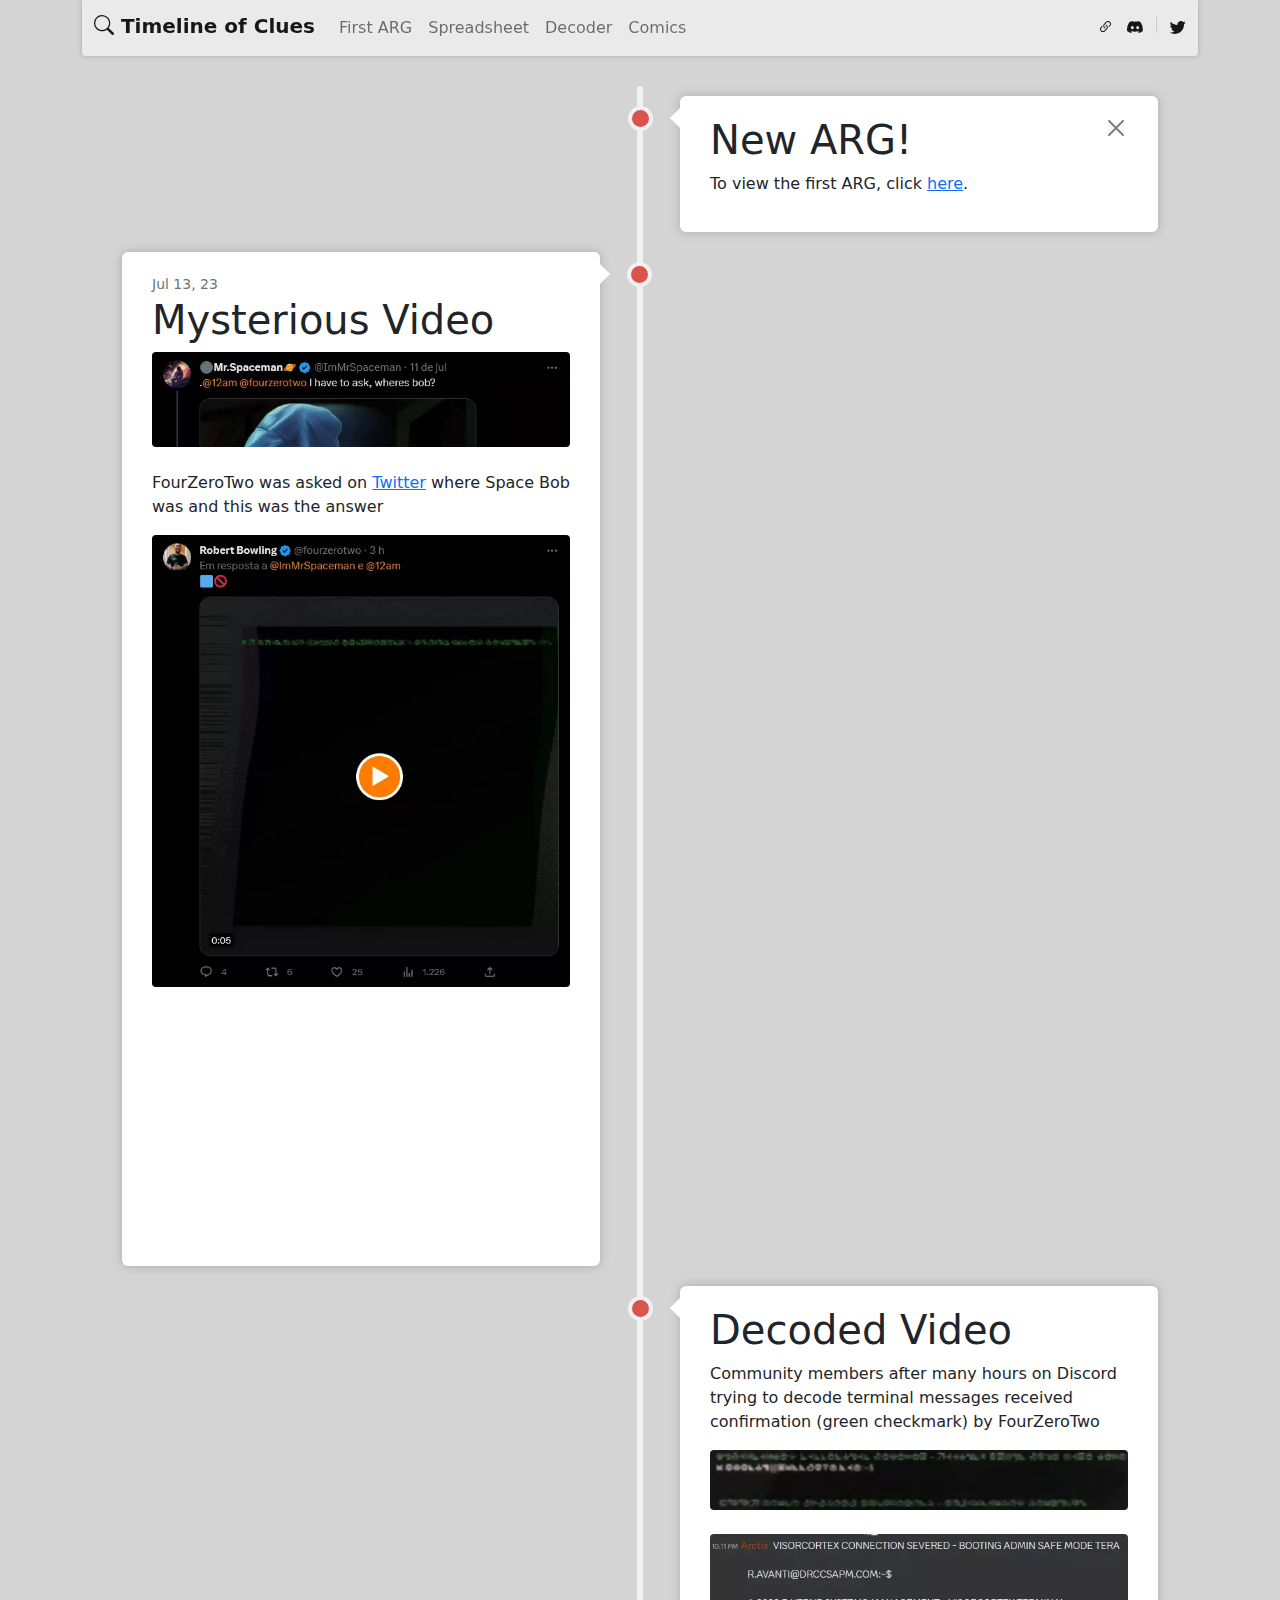
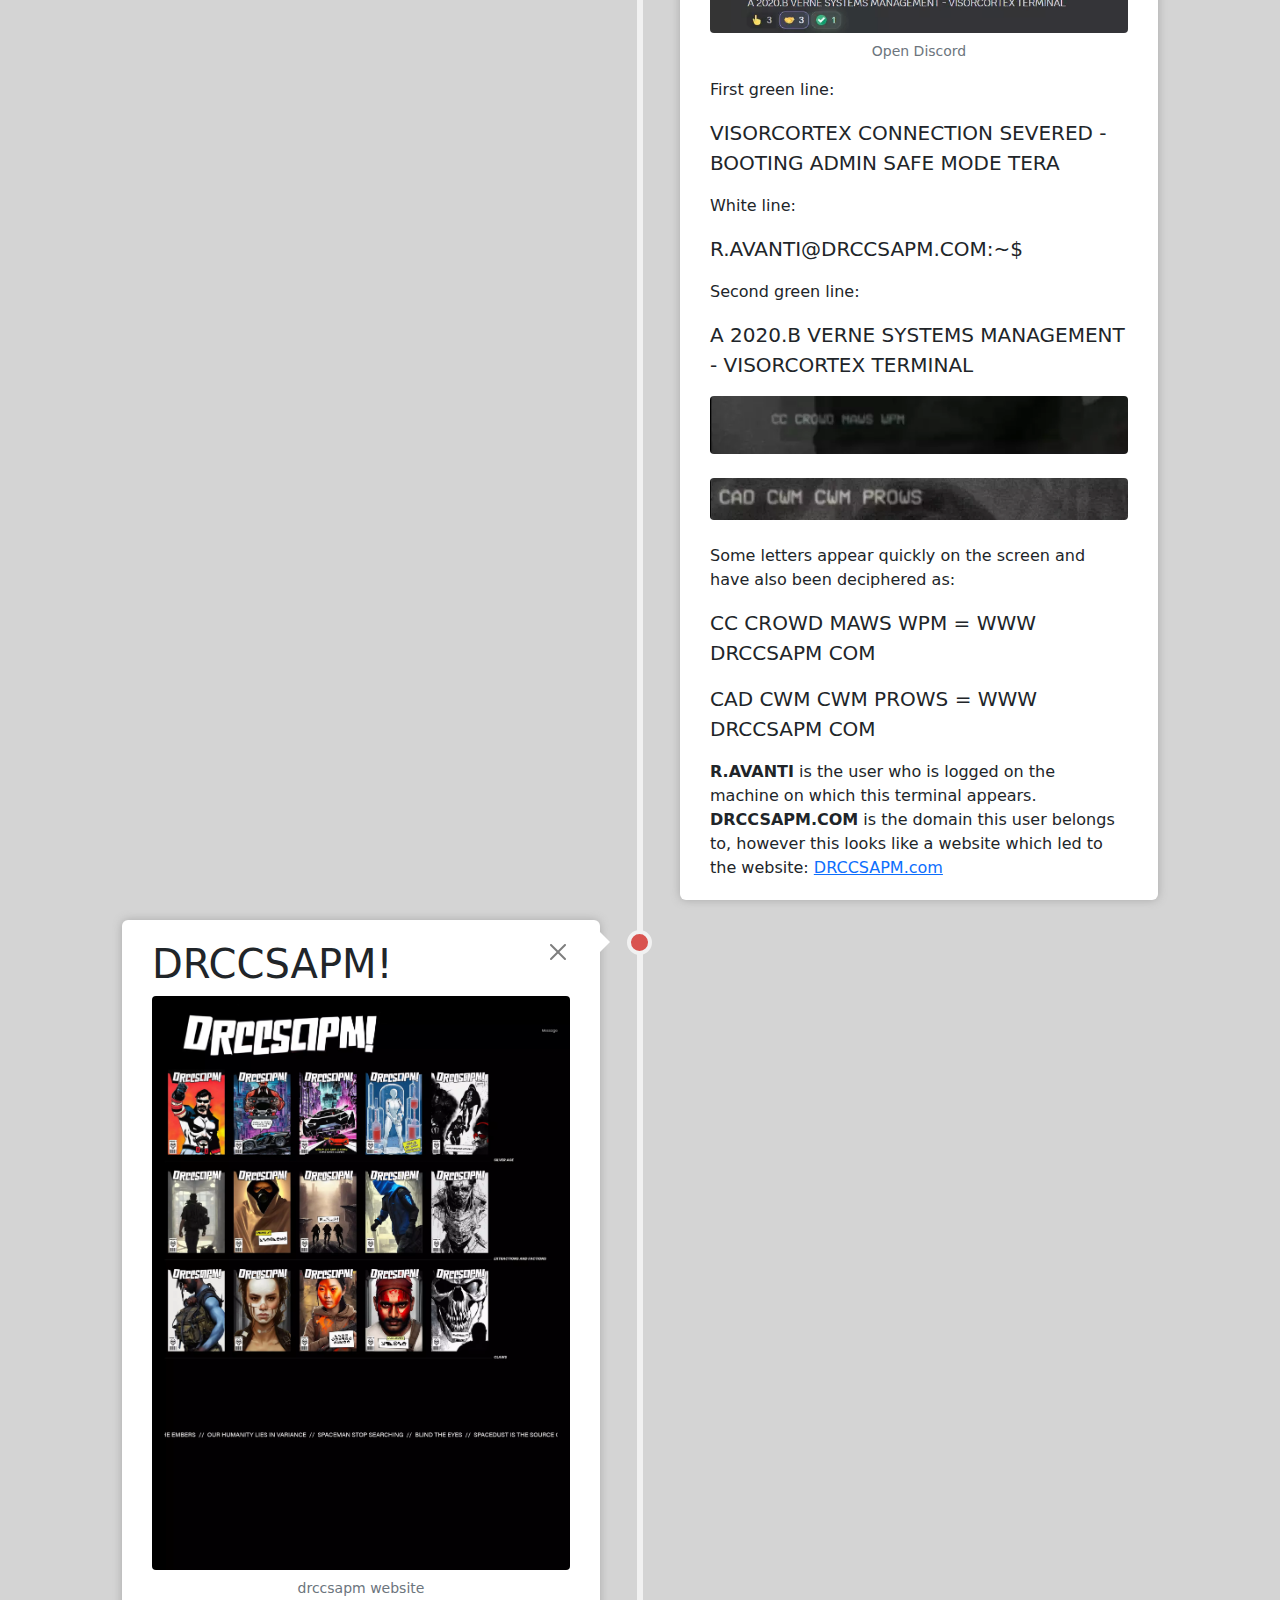
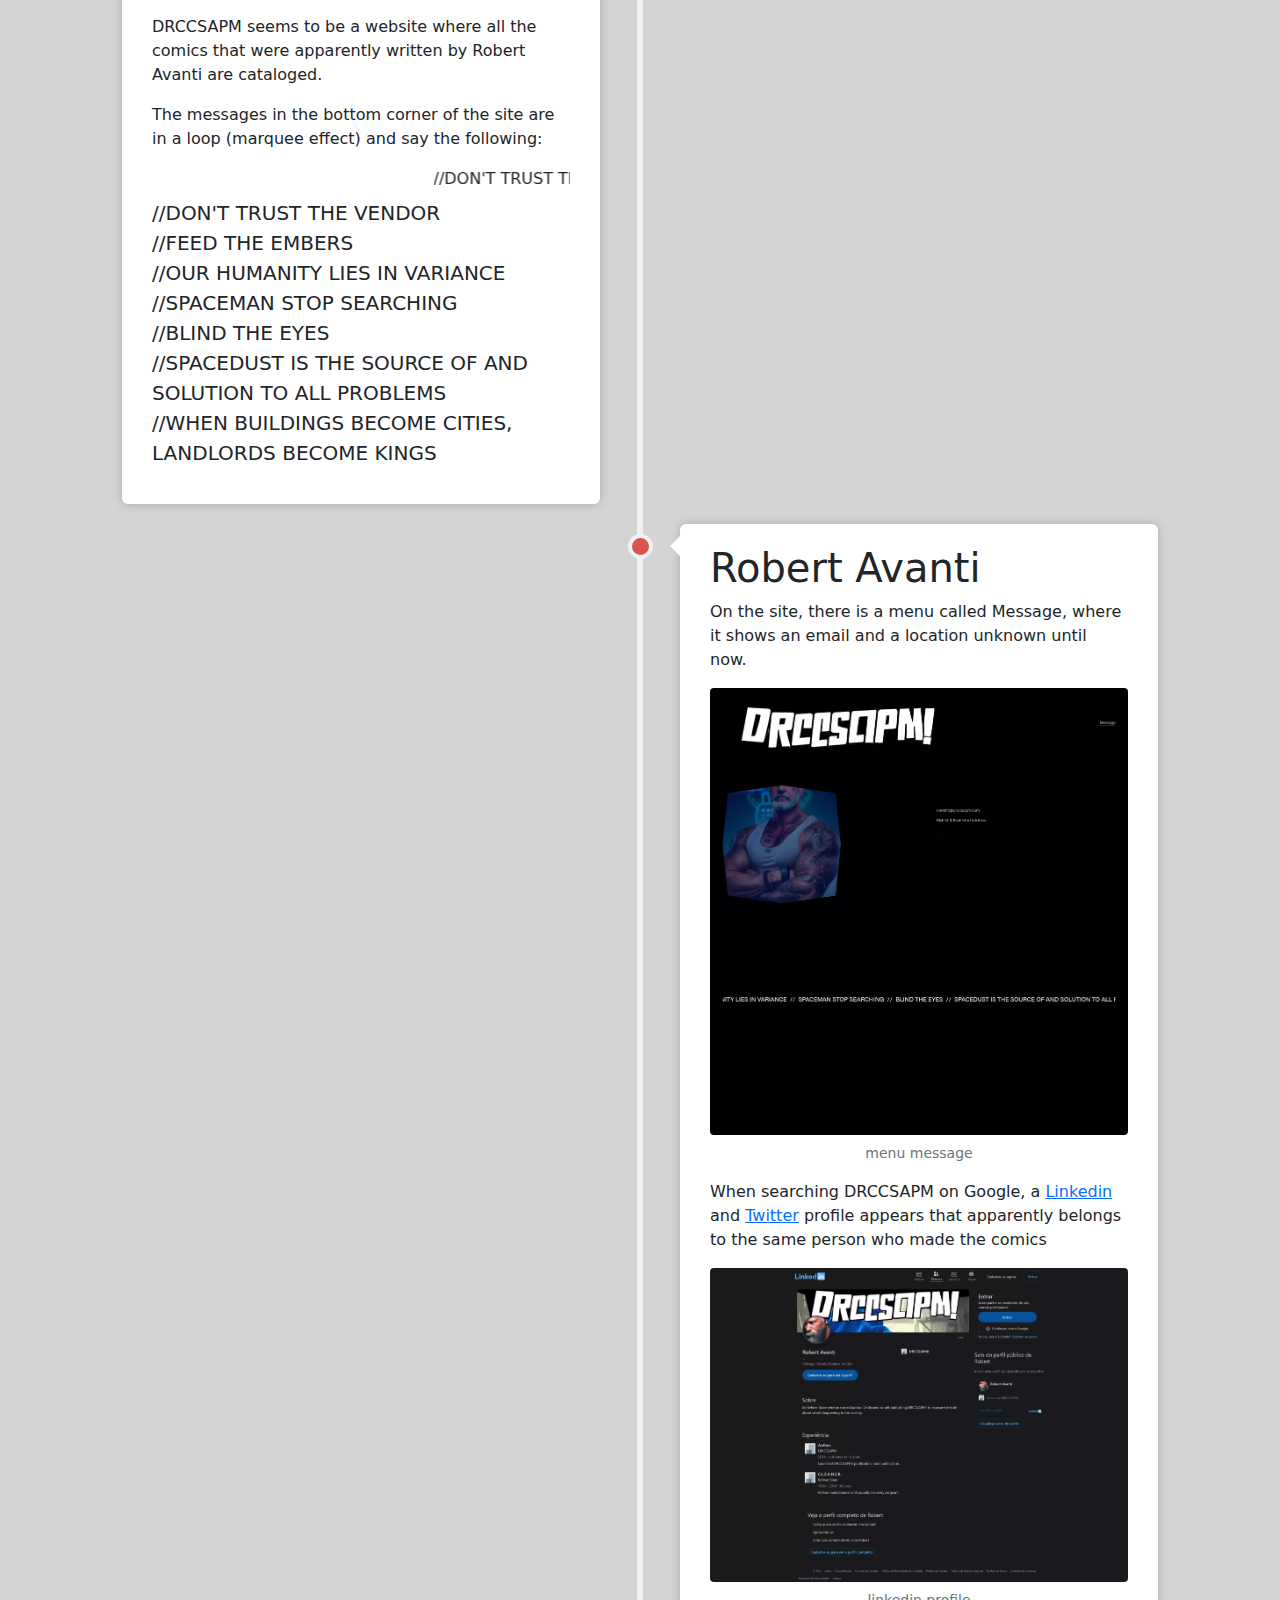
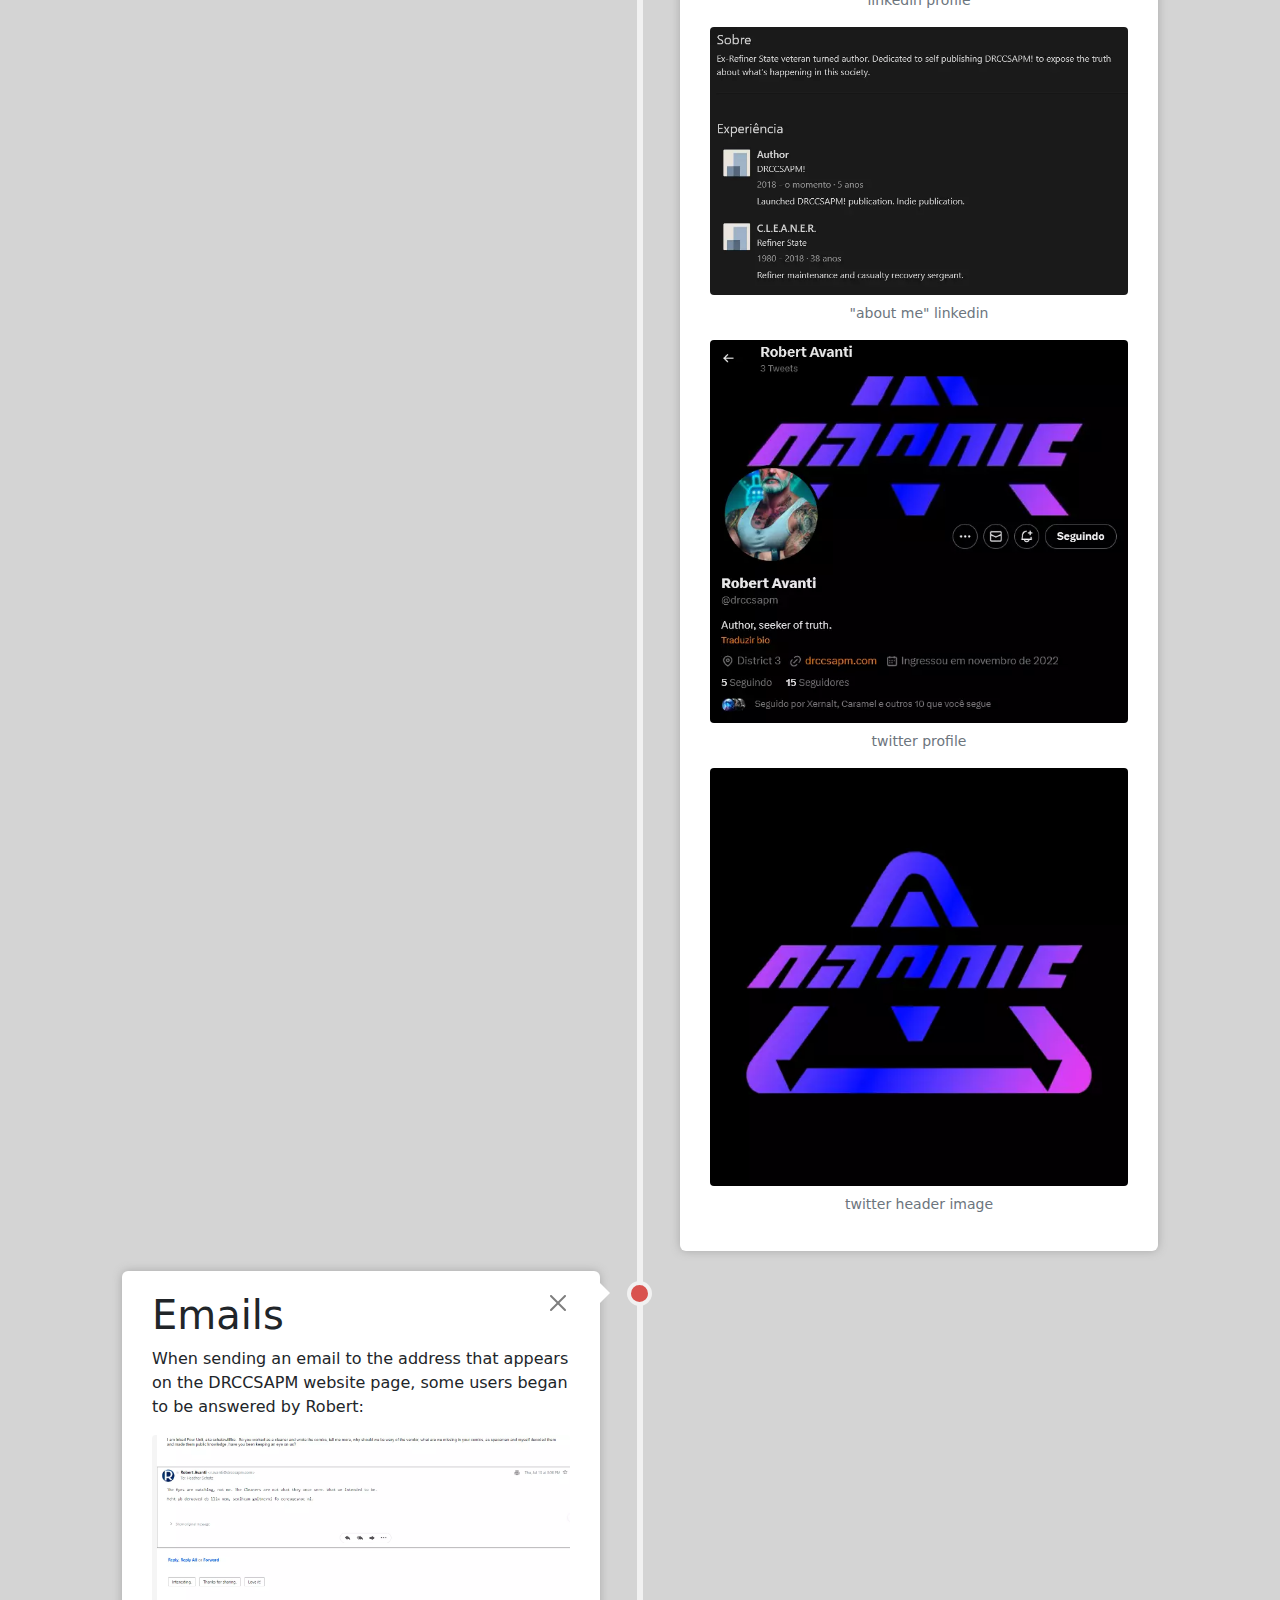
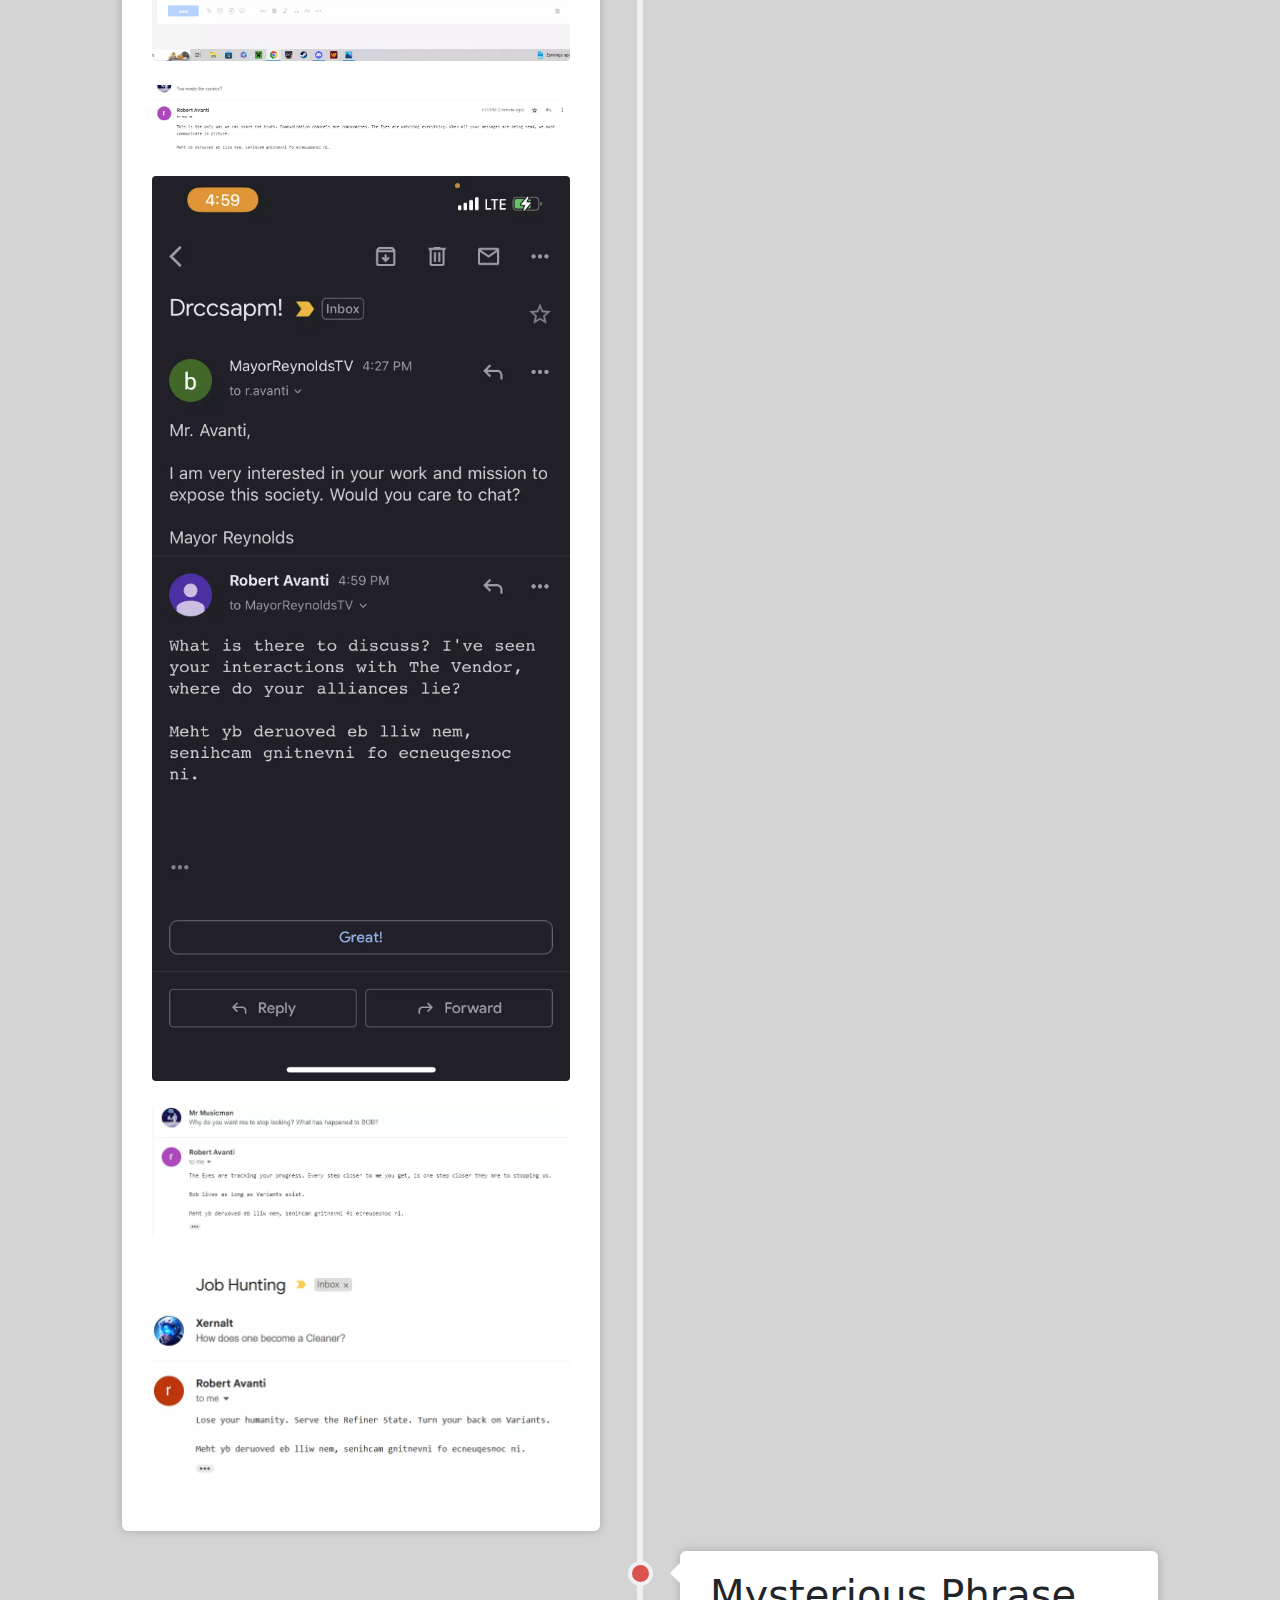
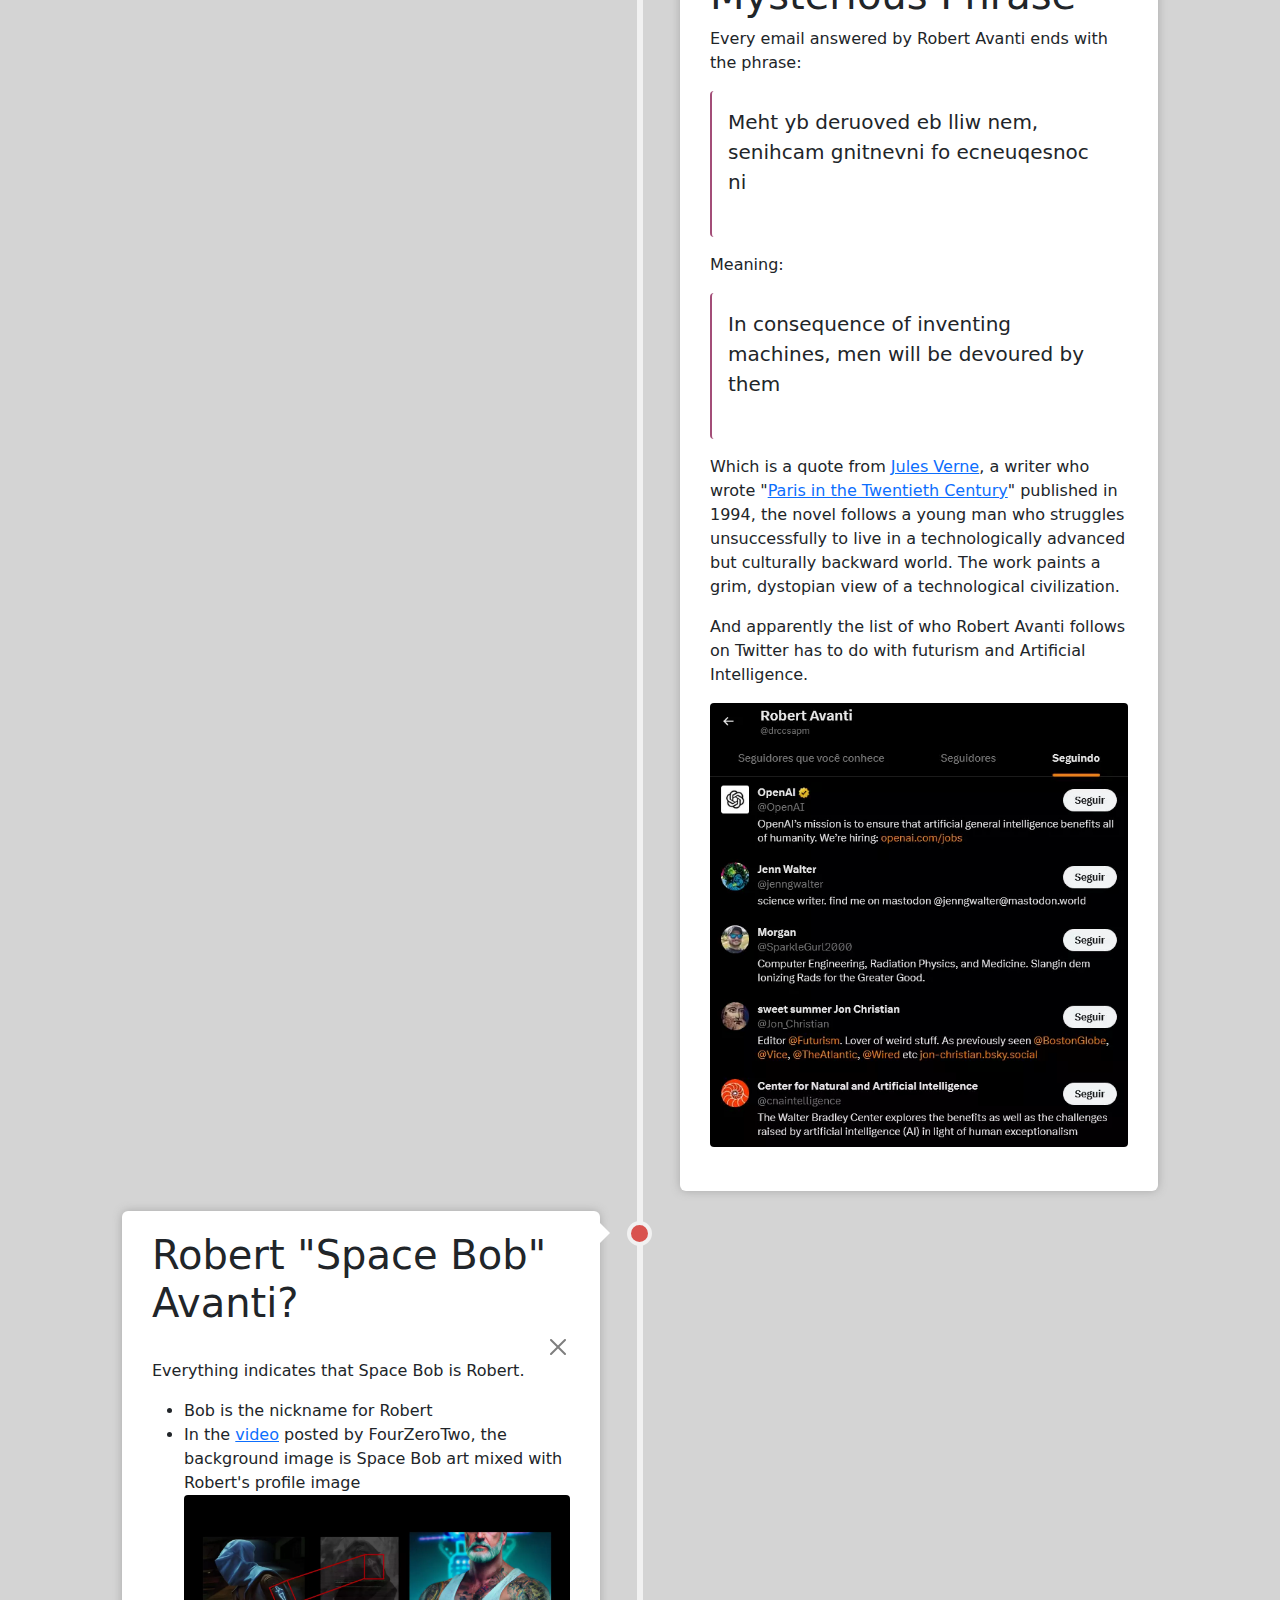
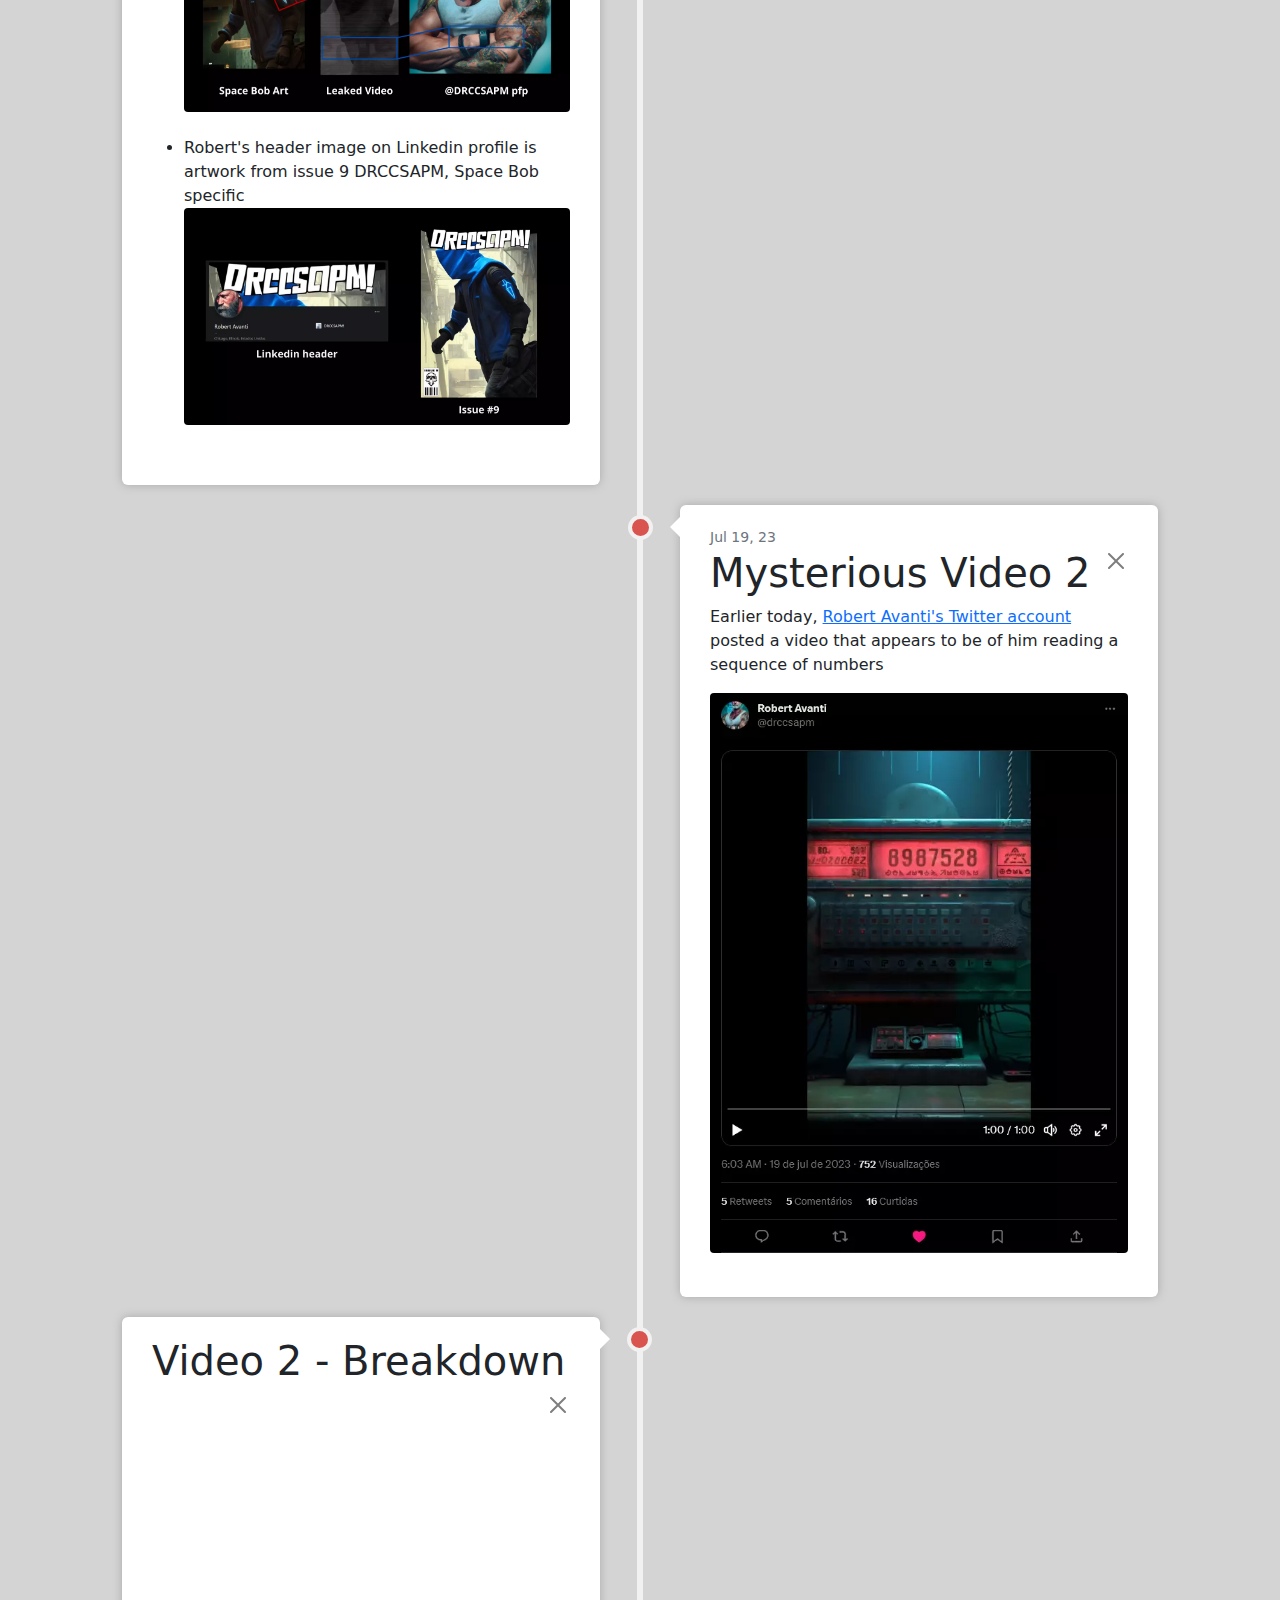
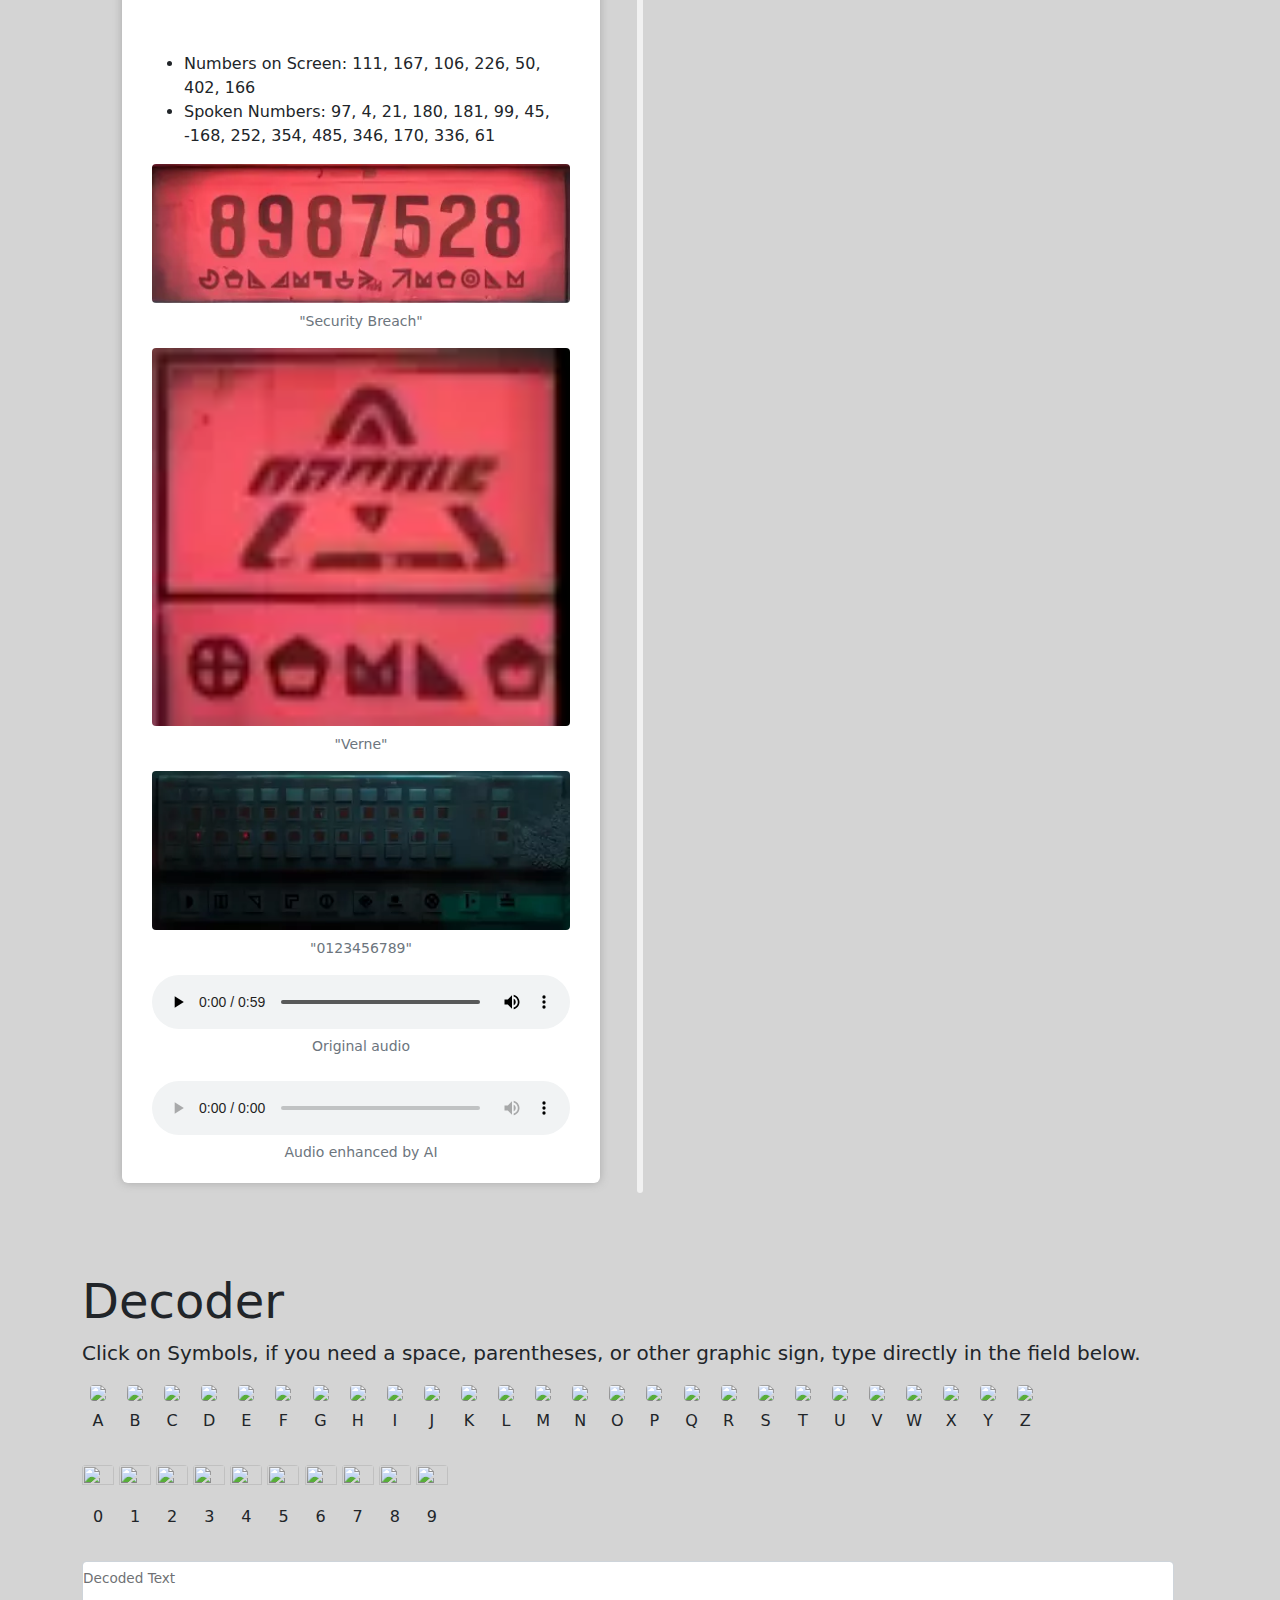
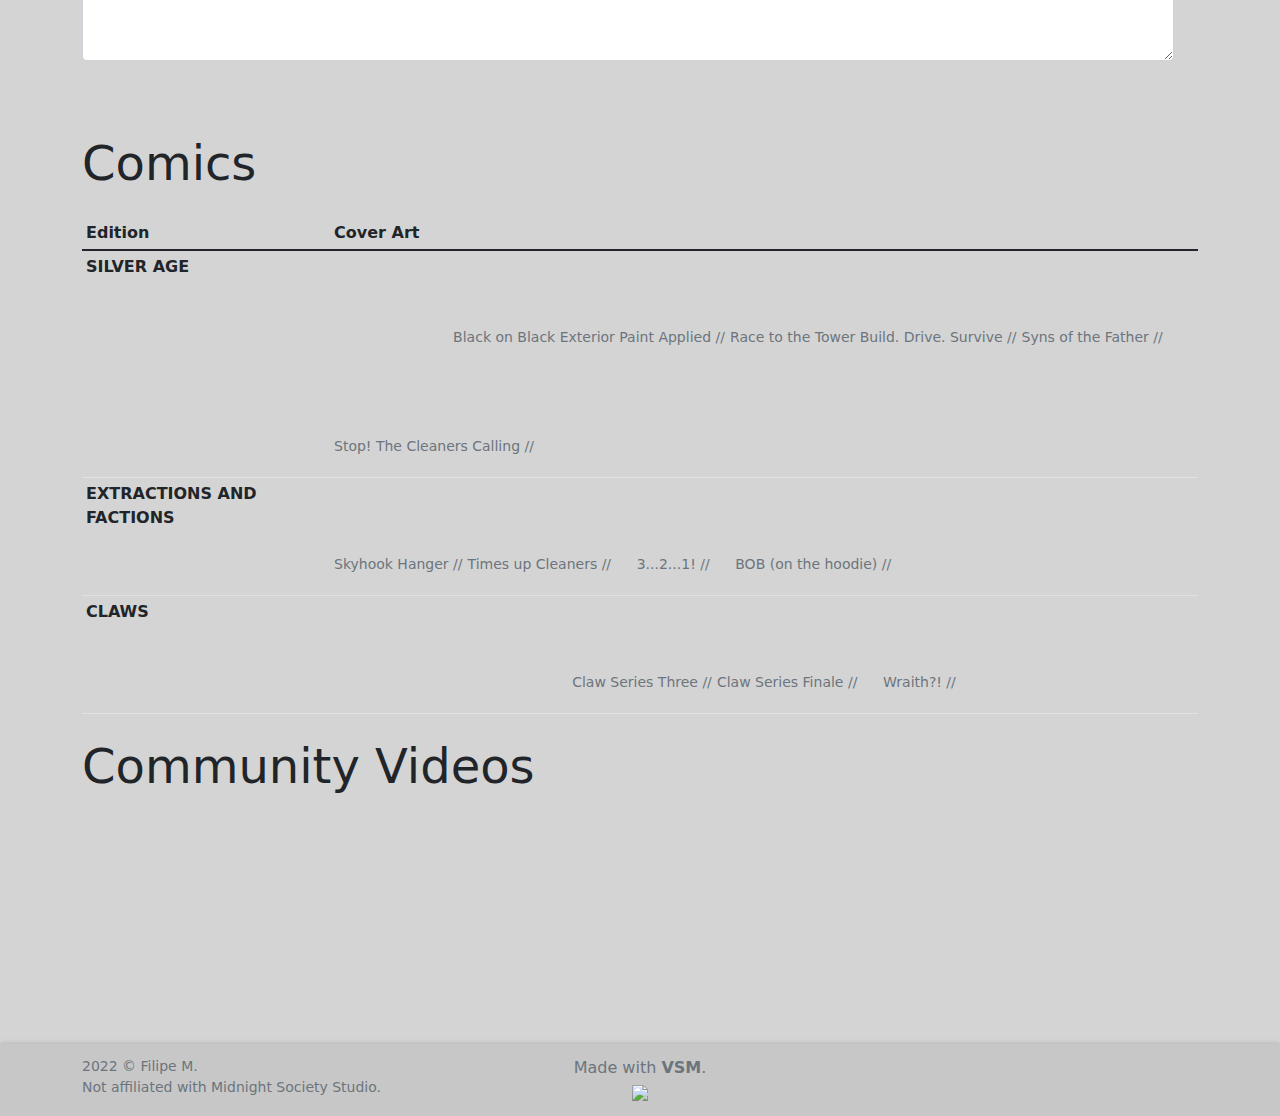
==== commit 7646bb0c: "Adição do novo post do Robert no twitter e seus desdobramentos iniciais" ====
--- a/index.html
+++ b/index.html
@@ -959,6 +959,210 @@
                 </a>
               </li>
             </ul>
+          </div>
+        </div>
+        <!-- ////////////////////////////// -->
+        <div class="cont right">
+          <div class="content text-break">
+            <small class="text-muted me-4">Jul 19, 23</small>
+            <div class="clearfix">
+              <div class="float-start">
+                <h3 class="display-6">Mysterious Video 2</h3>
+              </div>
+              <a
+                href="#"
+                type="button"
+                class="btn-close float-end"
+                aria-label="Close"
+              ></a>
+            </div>
+            <p>
+              Earlier today,
+              <a
+                href="https://twitter.com/drccsapm/status/1681590588708368384"
+                target="_blank"
+                rel="noopener"
+                >Robert Avanti's Twitter account</a
+              >
+              posted a video that appears to be of him reading a sequence of
+              numbers
+            </p>
+            <a
+              href="./img/arg-2/robert-avanti-mysterious-video.png"
+              target="_blank"
+              rel="noopener"
+            >
+              <figure class="figure">
+                <picture>
+                  <source
+                    srcset="./img/arg-2/robert-avanti-mysterious-video.webp"
+                    type="image/webp"
+                  />
+                  <source
+                    srcset="./img/arg-2/robert-avanti-mysterious-video.png"
+                    type="image/png"
+                  />
+                  <img
+                    width="460"
+                    height="260"
+                    src="./img/arg-2/robert-avanti-mysterious-video.png"
+                    class="figure-img img-fluid rounded"
+                    alt=""
+                  />
+                </picture>
+              </figure>
+            </a>
+          </div>
+        </div>
+        <!-- ////////////////////////////// -->
+        <div class="cont left">
+          <div class="content text-break">
+            <div class="clearfix">
+              <div class="float-start">
+                <h3 class="display-6">Video 2 - Breakdown</h3>
+              </div>
+              <a
+                href="#"
+                type="button"
+                class="btn-close float-end"
+                aria-label="Close"
+              ></a>
+            </div>
+            <div class="ratio ratio-16x9">
+              <embed
+                width="345"
+                height="240"
+                class="figure-img rounded"
+                src="https://www.youtube.com/embed/aI4rtFAIZOE?rel=0"
+                type="video/mp4"
+              />
+            </div>
+            <ul>
+              <li>Numbers on Screen: 111, 167, 106, 226, 50, 402, 166</li>
+              <li>
+                Spoken Numbers: 97, 4, 21, 180, 181, 99, 45, -168, 252, 354,
+                485, 346, 170, 336, 61
+              </li>
+            </ul>
+            <a
+              href="./img/arg-2/robert-avanti-mysterious-video-clue1.png"
+              target="_blank"
+              rel="noopener"
+            >
+              <figure class="figure">
+                <picture>
+                  <source
+                    srcset="
+                      ./img/arg-2/robert-avanti-mysterious-video-clue1.webp
+                    "
+                    type="image/webp"
+                  />
+                  <source
+                    srcset="
+                      ./img/arg-2/robert-avanti-mysterious-video-clue1.png
+                    "
+                    type="image/png"
+                  />
+                  <img
+                    width="460"
+                    height="260"
+                    src="./img/arg-2/robert-avanti-mysterious-video-clue1.png"
+                    class="figure-img img-fluid rounded"
+                    alt=""
+                  />
+                </picture>
+                <figcaption class="figure-caption text-center">
+                  "Security Breach"
+                </figcaption>
+              </figure>
+            </a>
+
+            <a
+              href="./img/arg-2/robert-avanti-mysterious-video-clue2.png"
+              target="_blank"
+              rel="noopener"
+            >
+              <figure class="figure">
+                <picture>
+                  <source
+                    srcset="
+                      ./img/arg-2/robert-avanti-mysterious-video-clue2.webp
+                    "
+                    type="image/webp"
+                  />
+                  <source
+                    srcset="
+                      ./img/arg-2/robert-avanti-mysterious-video-clue2.png
+                    "
+                    type="image/png"
+                  />
+                  <img
+                    width="460"
+                    height="260"
+                    src="./img/arg-2/robert-avanti-mysterious-video-clue2.png"
+                    class="figure-img img-fluid rounded"
+                    alt=""
+                  />
+                </picture>
+                <figcaption class="figure-caption text-center">
+                  "Verne"
+                </figcaption>
+              </figure>
+            </a>
+
+            <a
+              href="./img/arg-2/robert-avanti-mysterious-video-clue3.png"
+              target="_blank"
+              rel="noopener"
+            >
+              <figure class="figure">
+                <picture>
+                  <source
+                    srcset="
+                      ./img/arg-2/robert-avanti-mysterious-video-clue3.webp
+                    "
+                    type="image/webp"
+                  />
+                  <source
+                    srcset="
+                      ./img/arg-2/robert-avanti-mysterious-video-clue3.png
+                    "
+                    type="image/png"
+                  />
+                  <img
+                    width="460"
+                    height="260"
+                    src="./img/arg-2/robert-avanti-mysterious-video-clue3.png"
+                    class="figure-img img-fluid rounded"
+                    alt=""
+                  />
+                </picture>
+                <figcaption class="figure-caption text-center">
+                  "0123456789"
+                </figcaption>
+              </figure>
+            </a>
+            <audio controls style="width: 100%">
+              <source
+                src="./audio/arg-2/robert-avanti-mysterious-video-audio.mp3"
+                type="audio/mpeg"
+              />
+              Your browser does not support the audio element.
+            </audio>
+            <figcaption class="figure-caption text-center">
+              Original audio
+            </figcaption>
+            <br />
+            <audio controls style="width: 100%">
+              <source
+                src="./audio/arg-2/robert-avanti-mysterious-video-audio-enhanced.wav"
+                type="audio/wav"
+              />
+              Your browser does not support the audio element.
+            </audio>
+            <figcaption class="figure-caption text-center">
+              Audio enhanced by AI
+            </figcaption>
           </div>
         </div>
         <!-- ////////////////////////////// -->
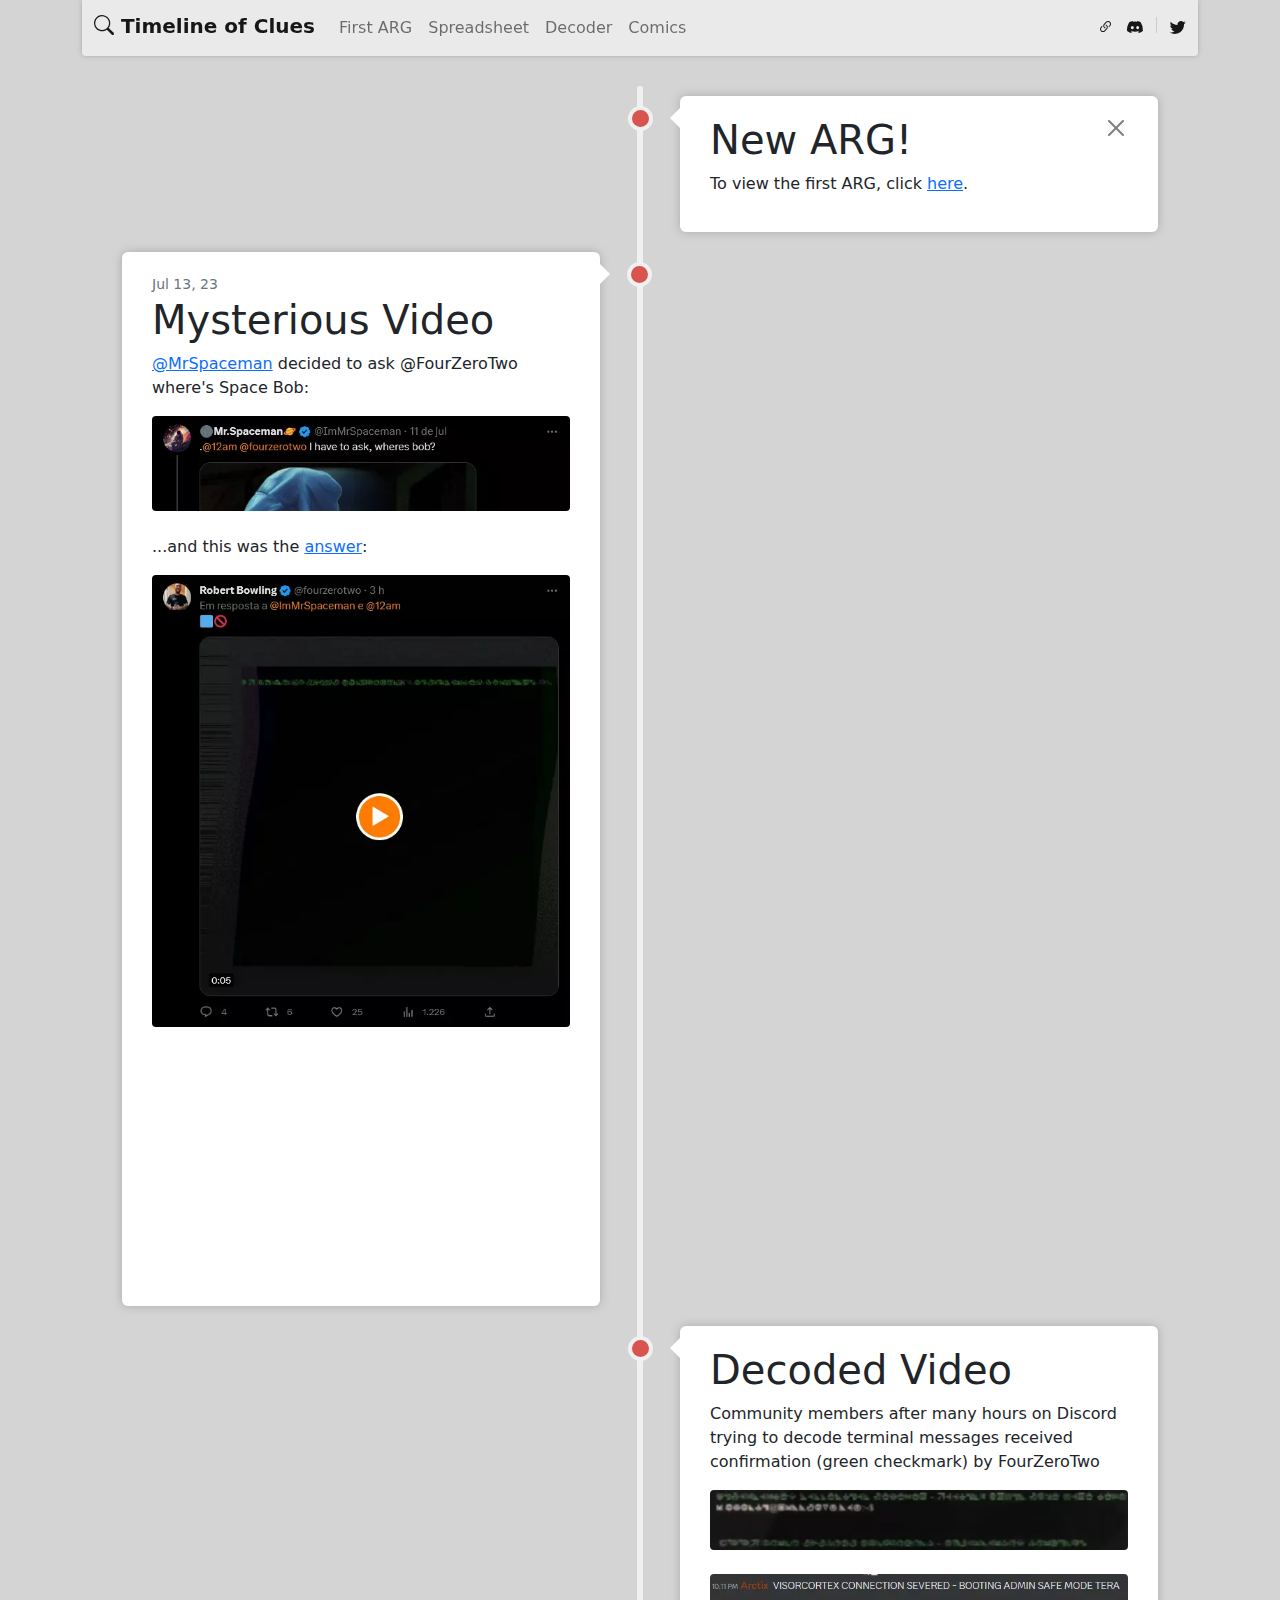
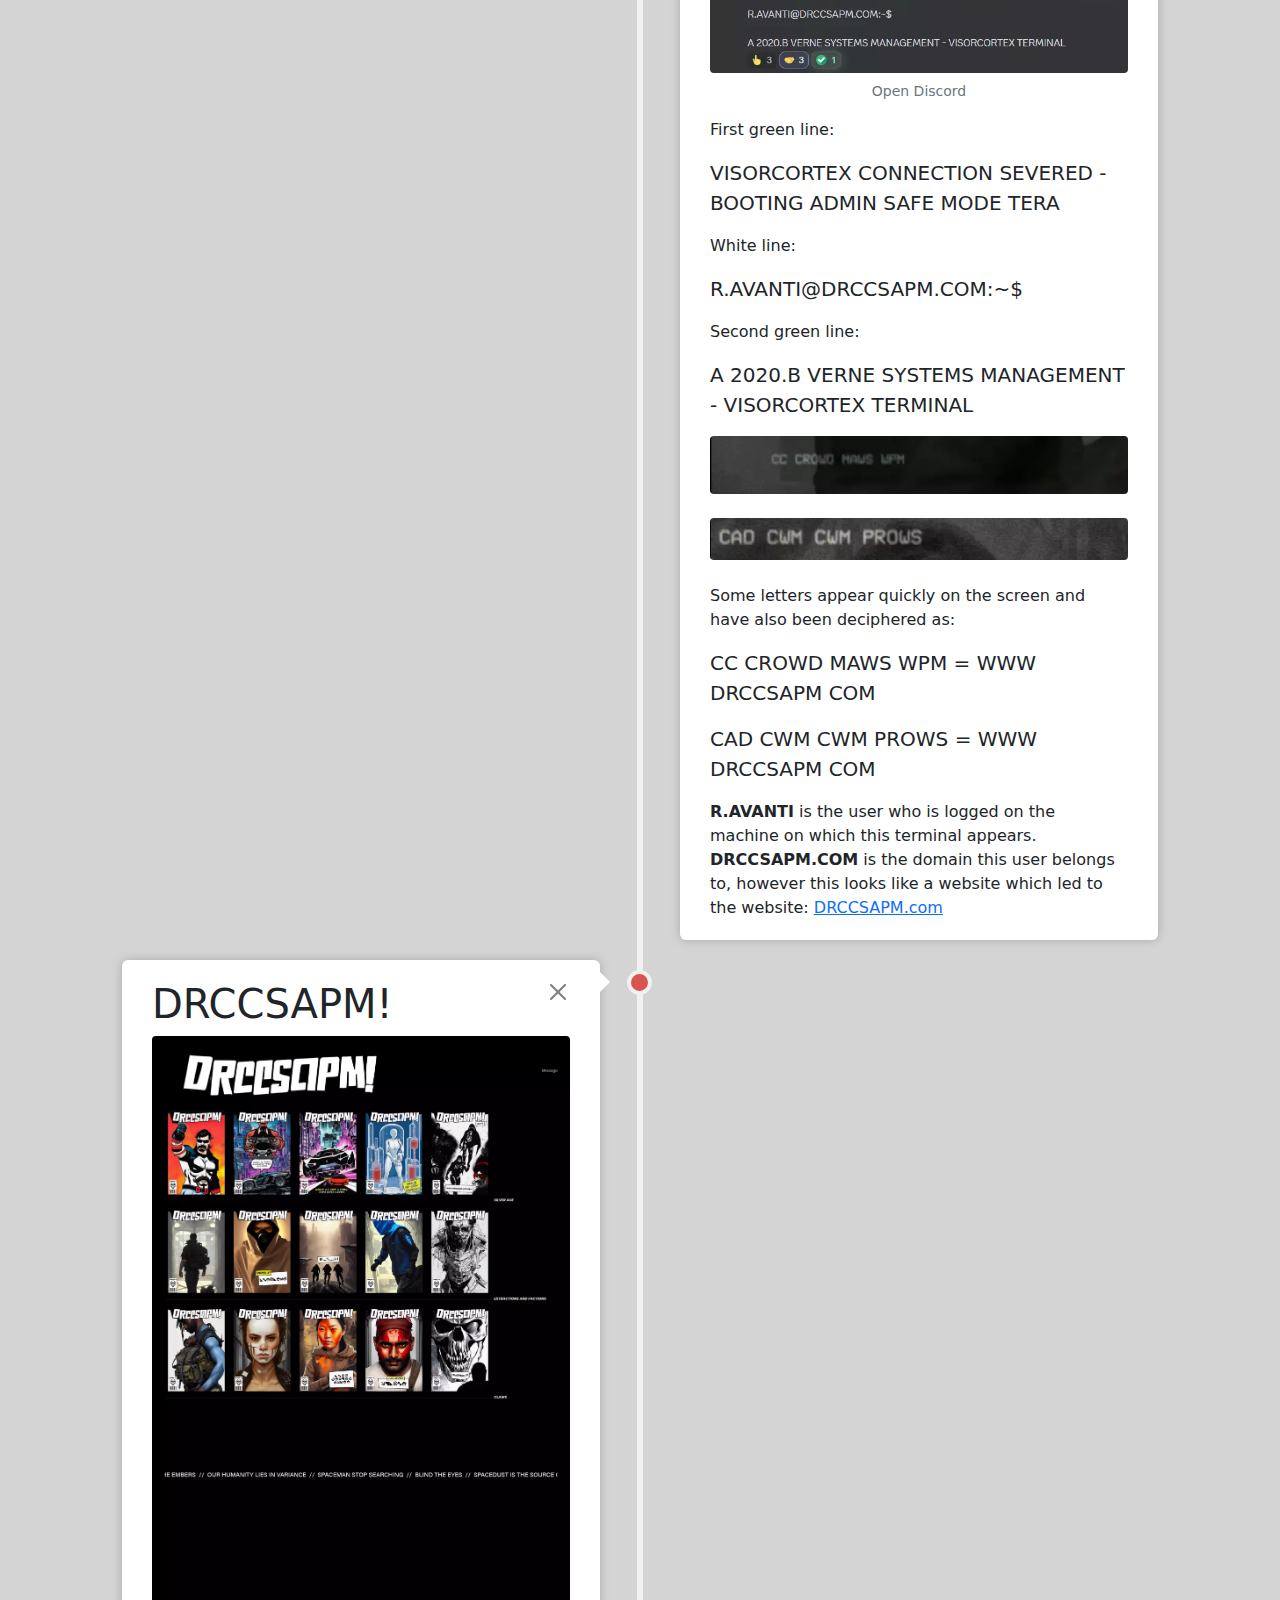
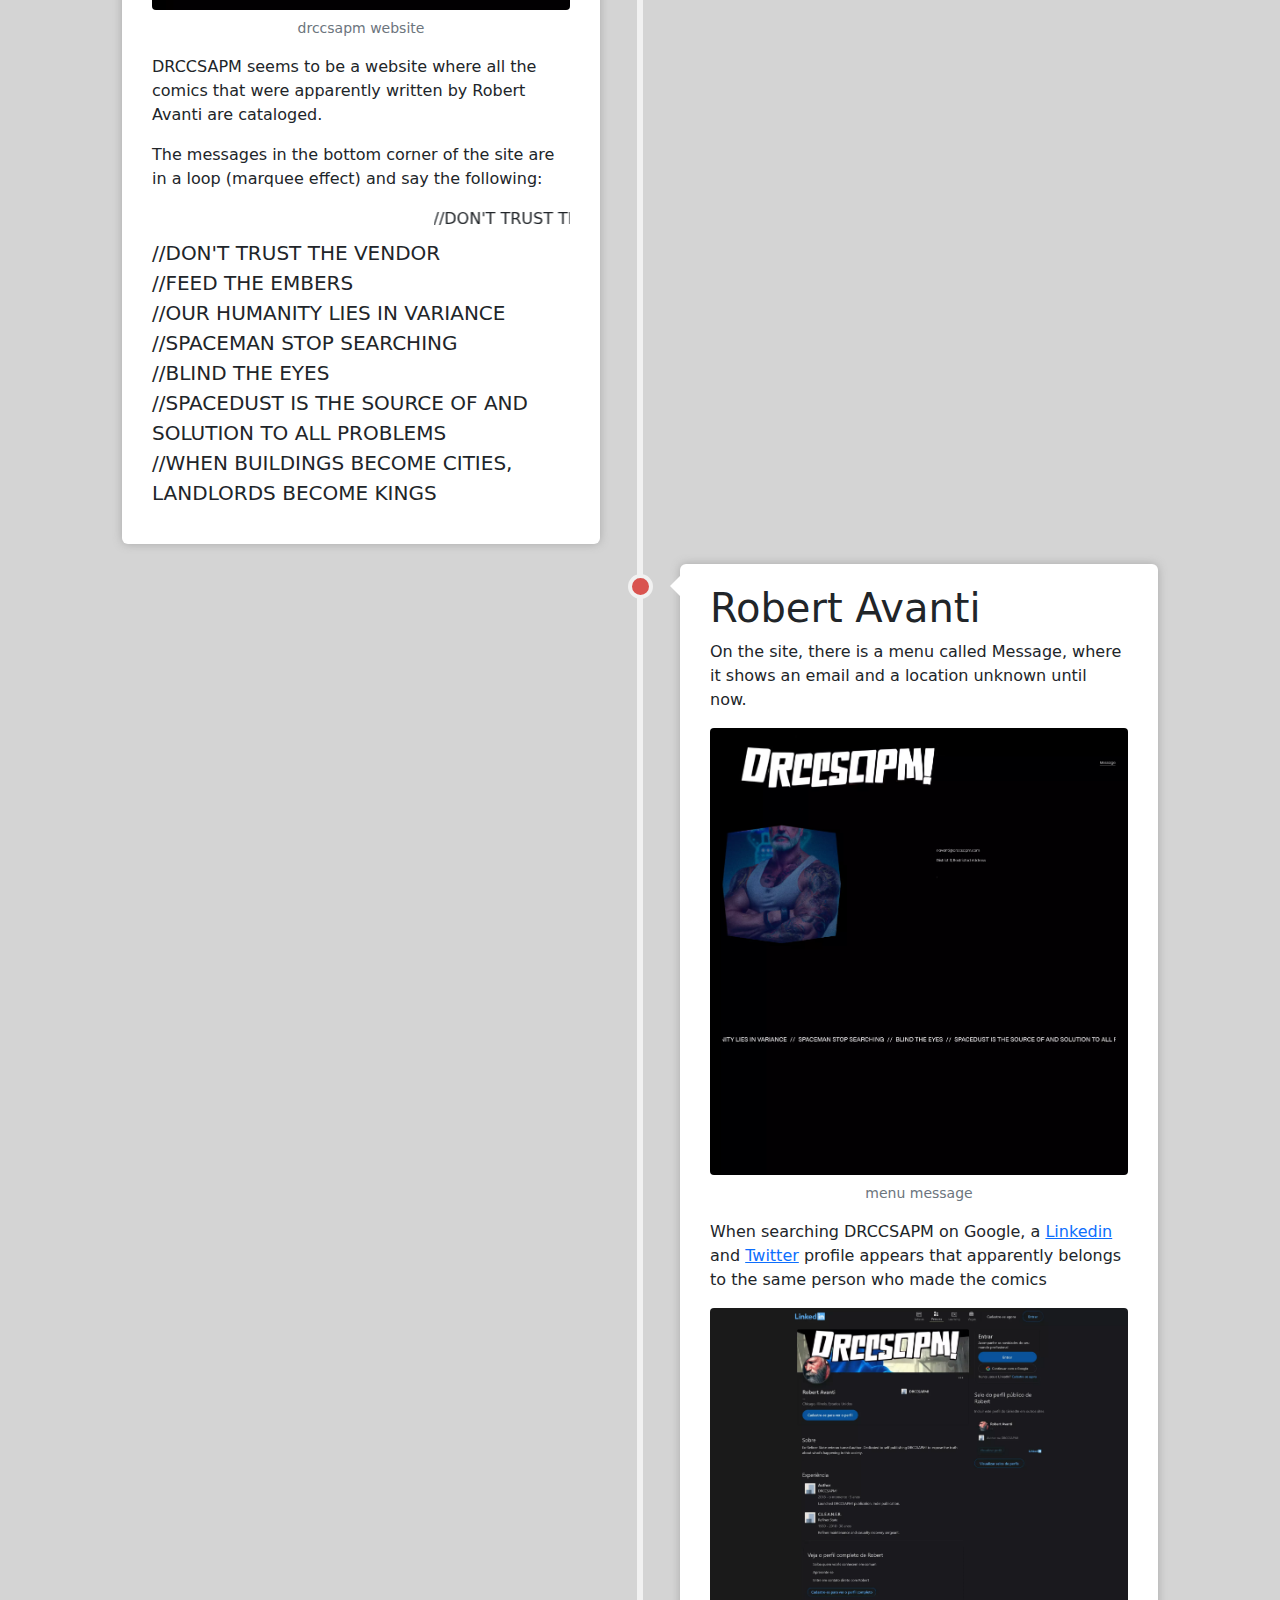
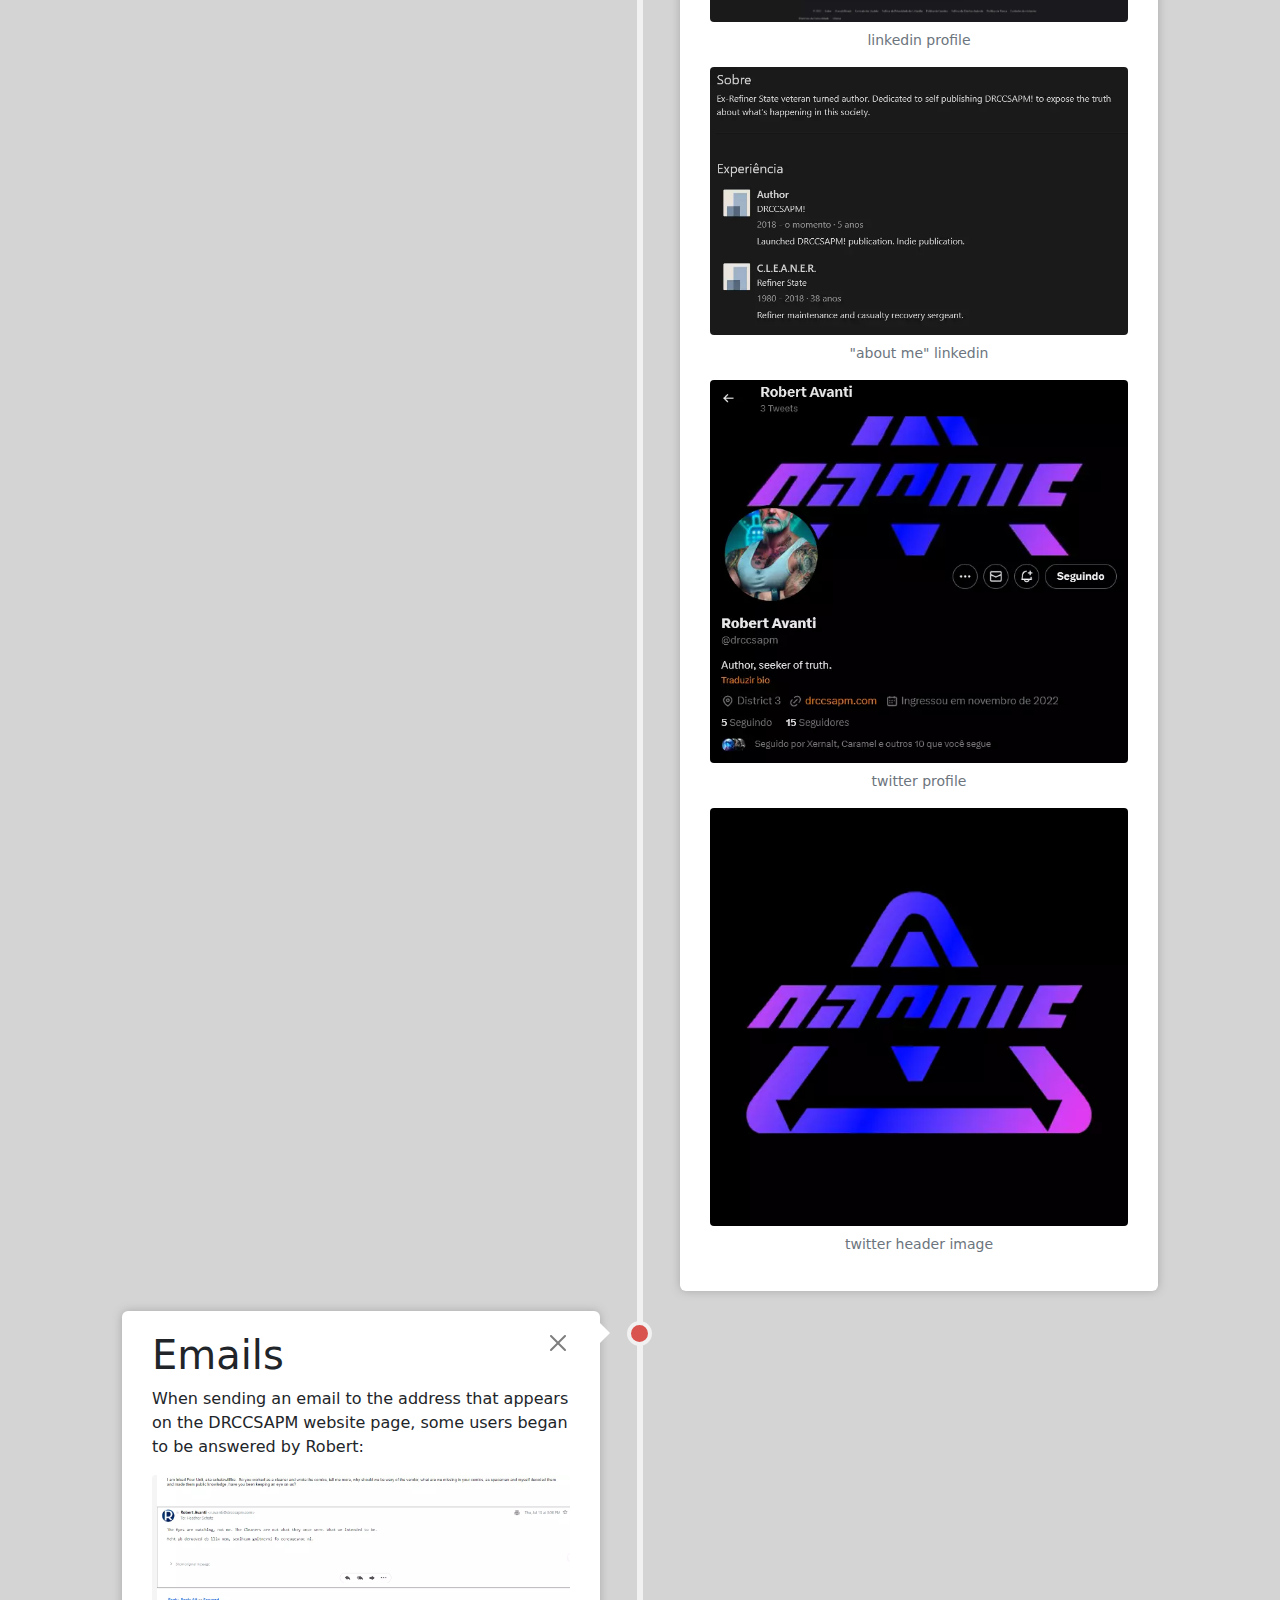
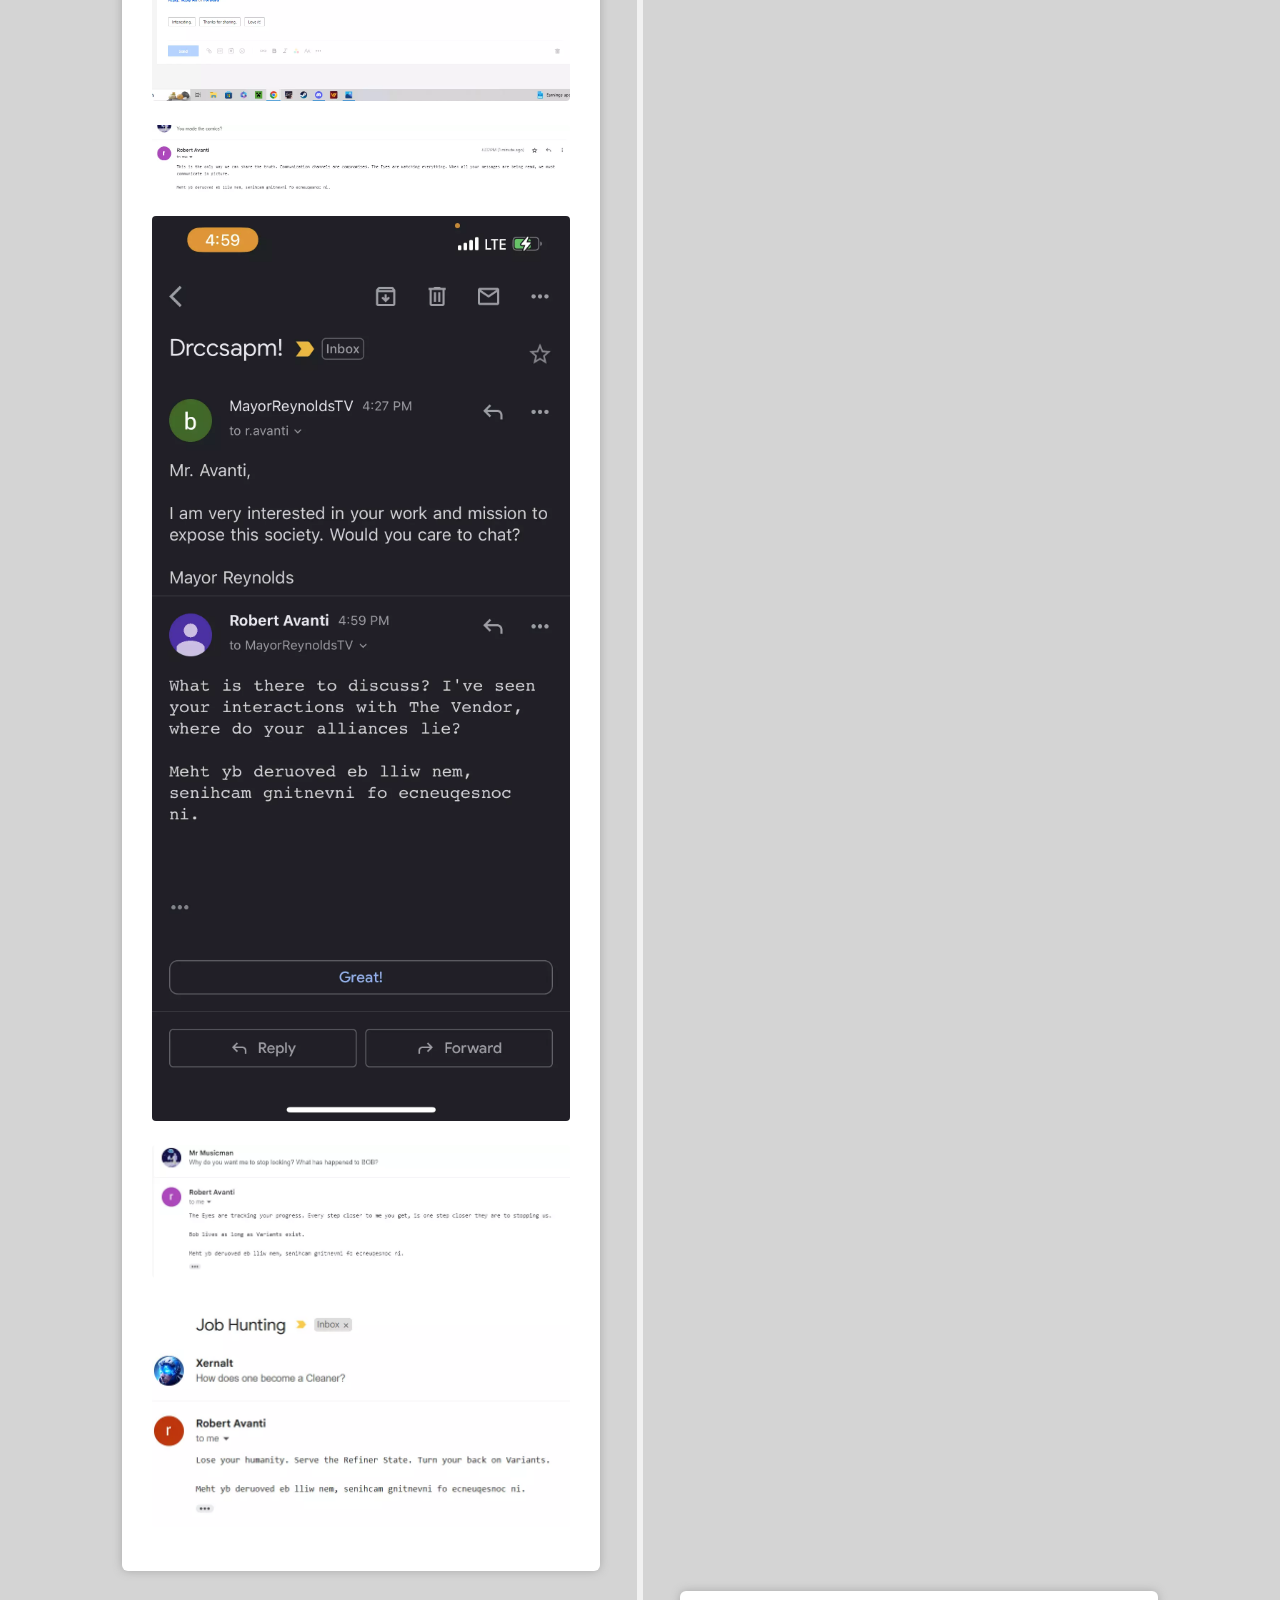
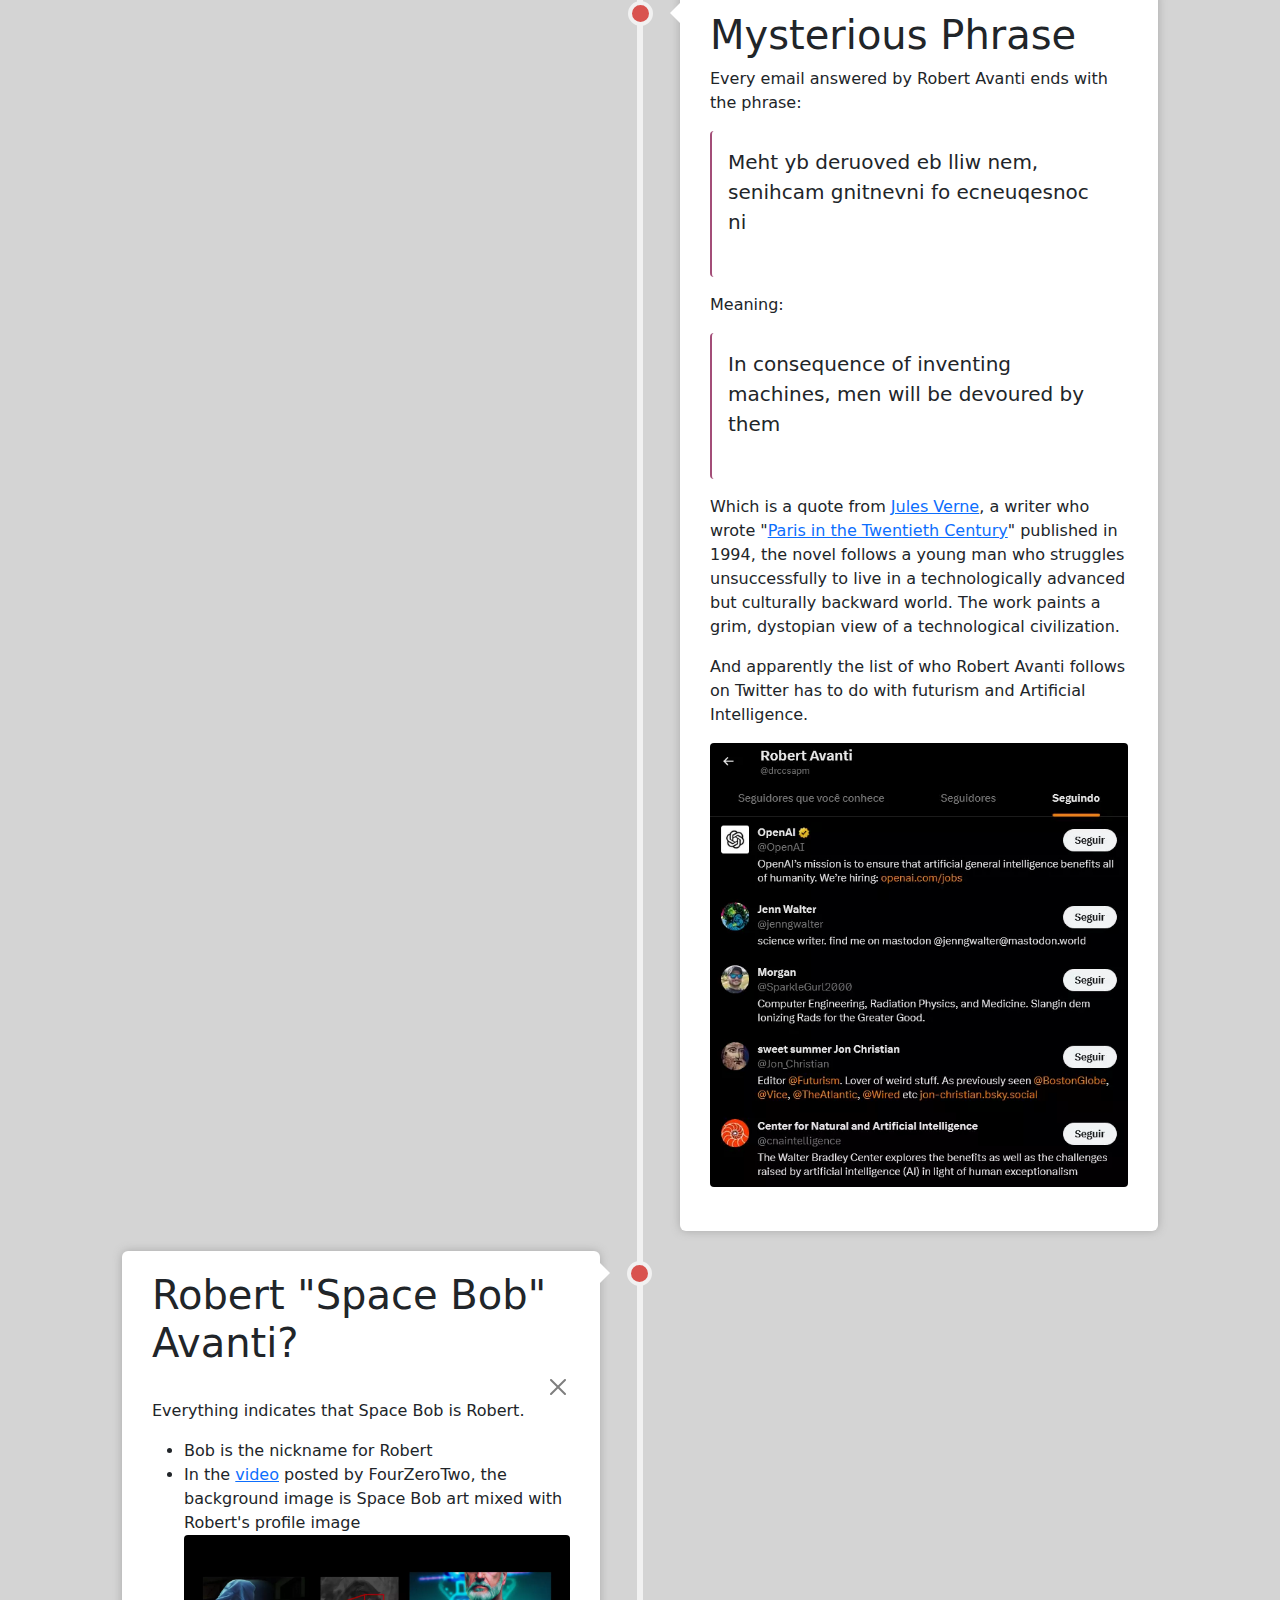
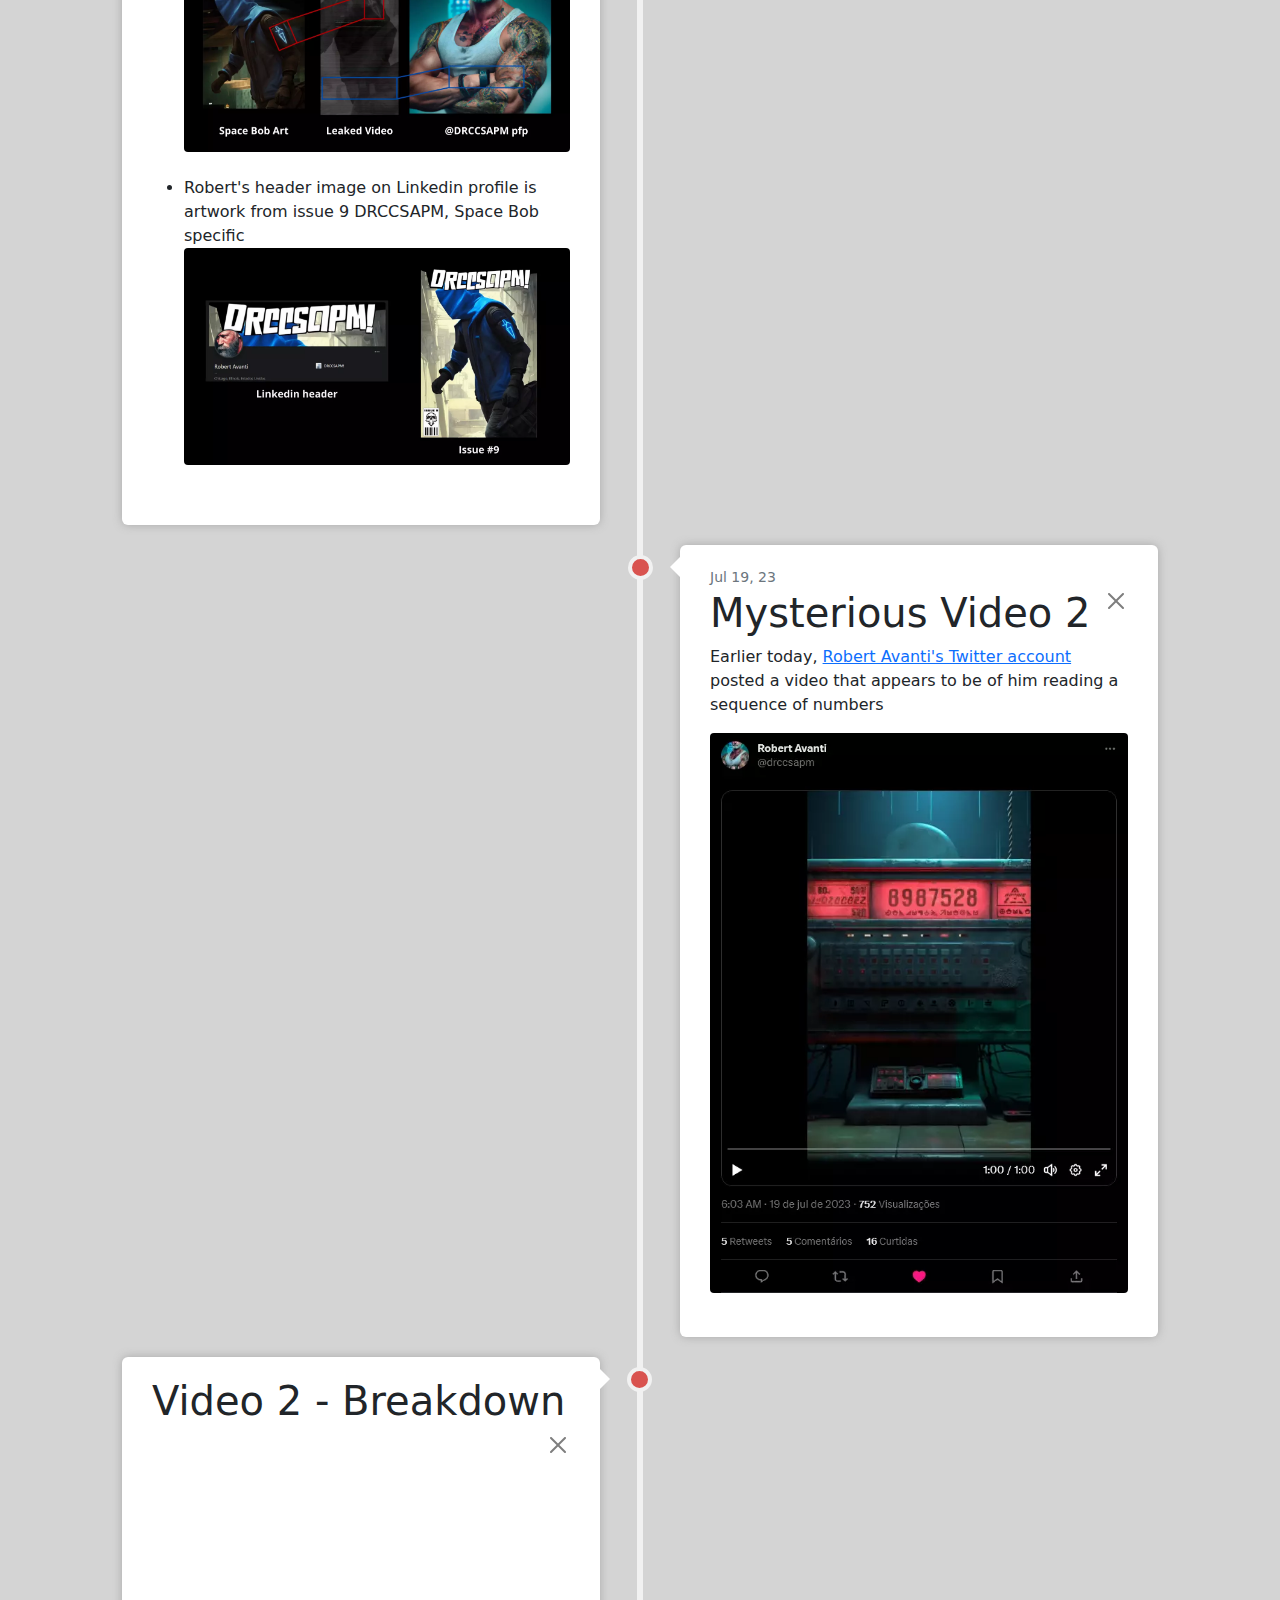
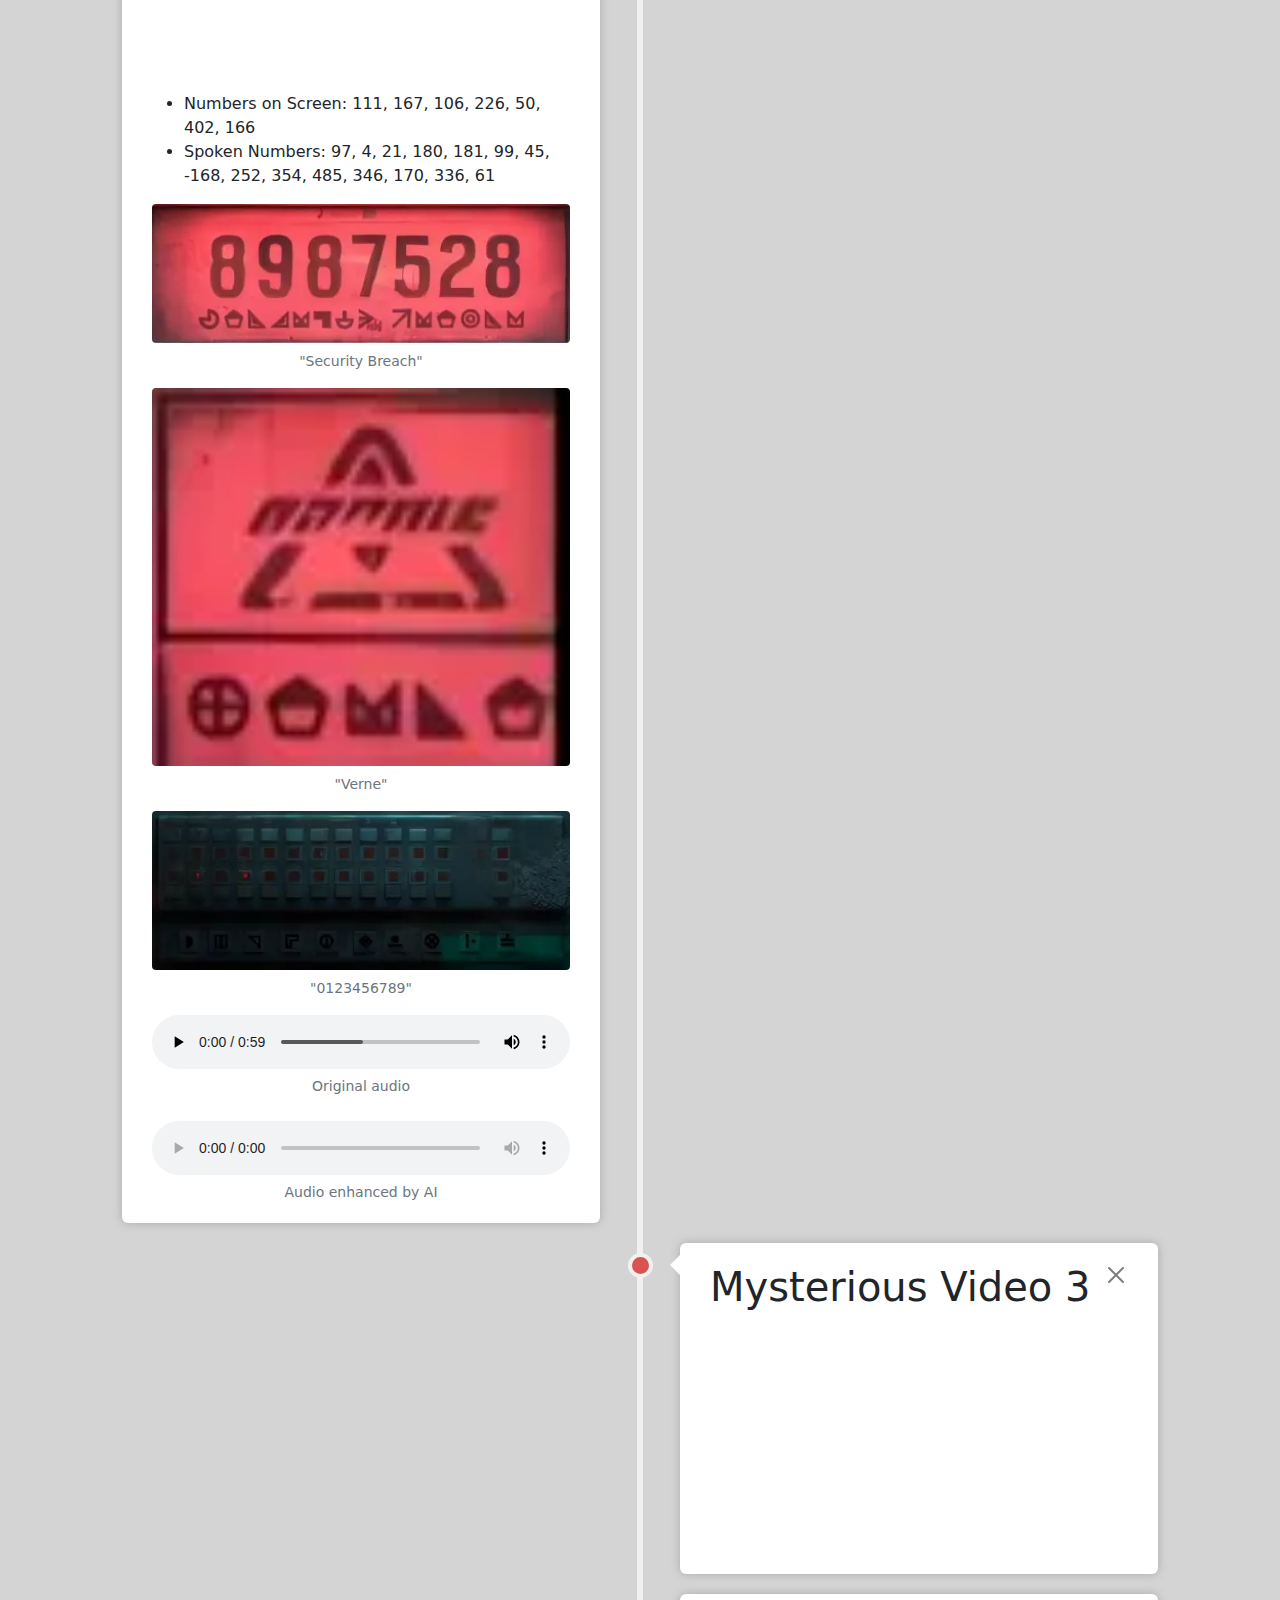
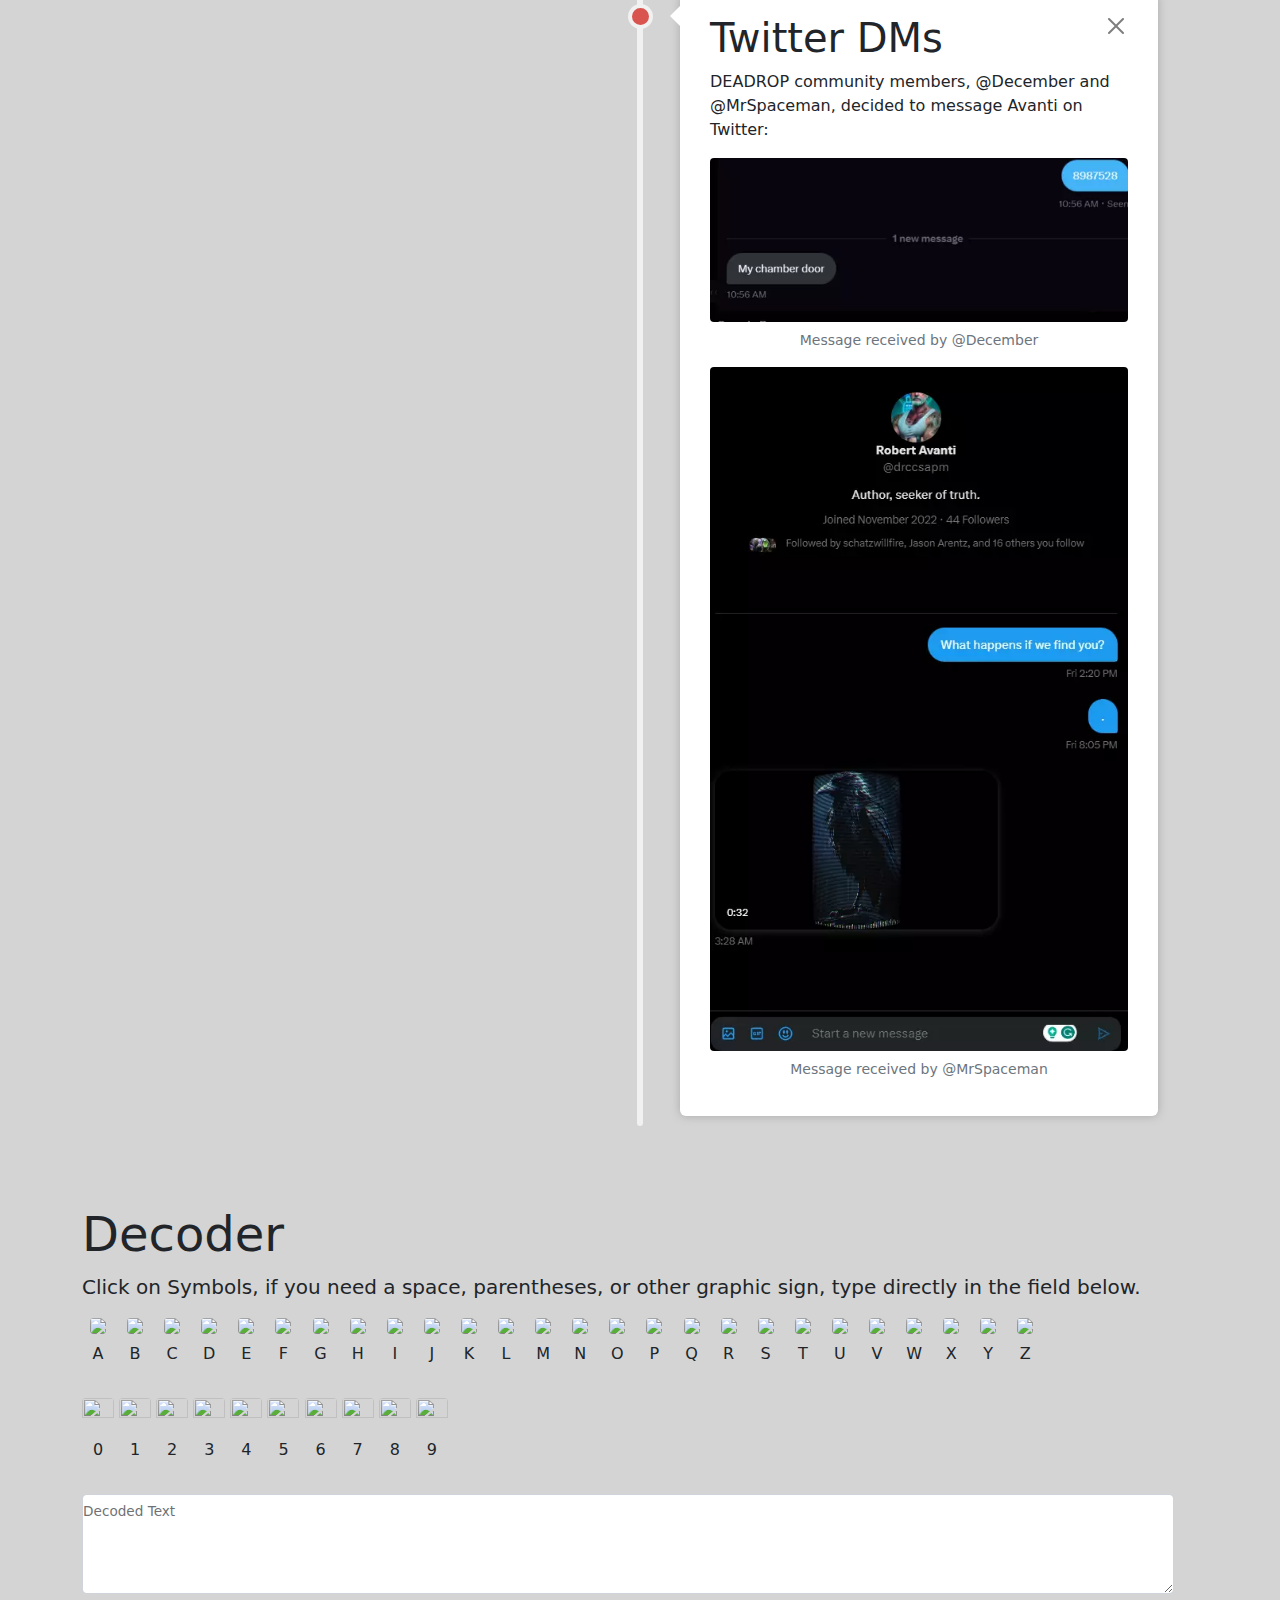
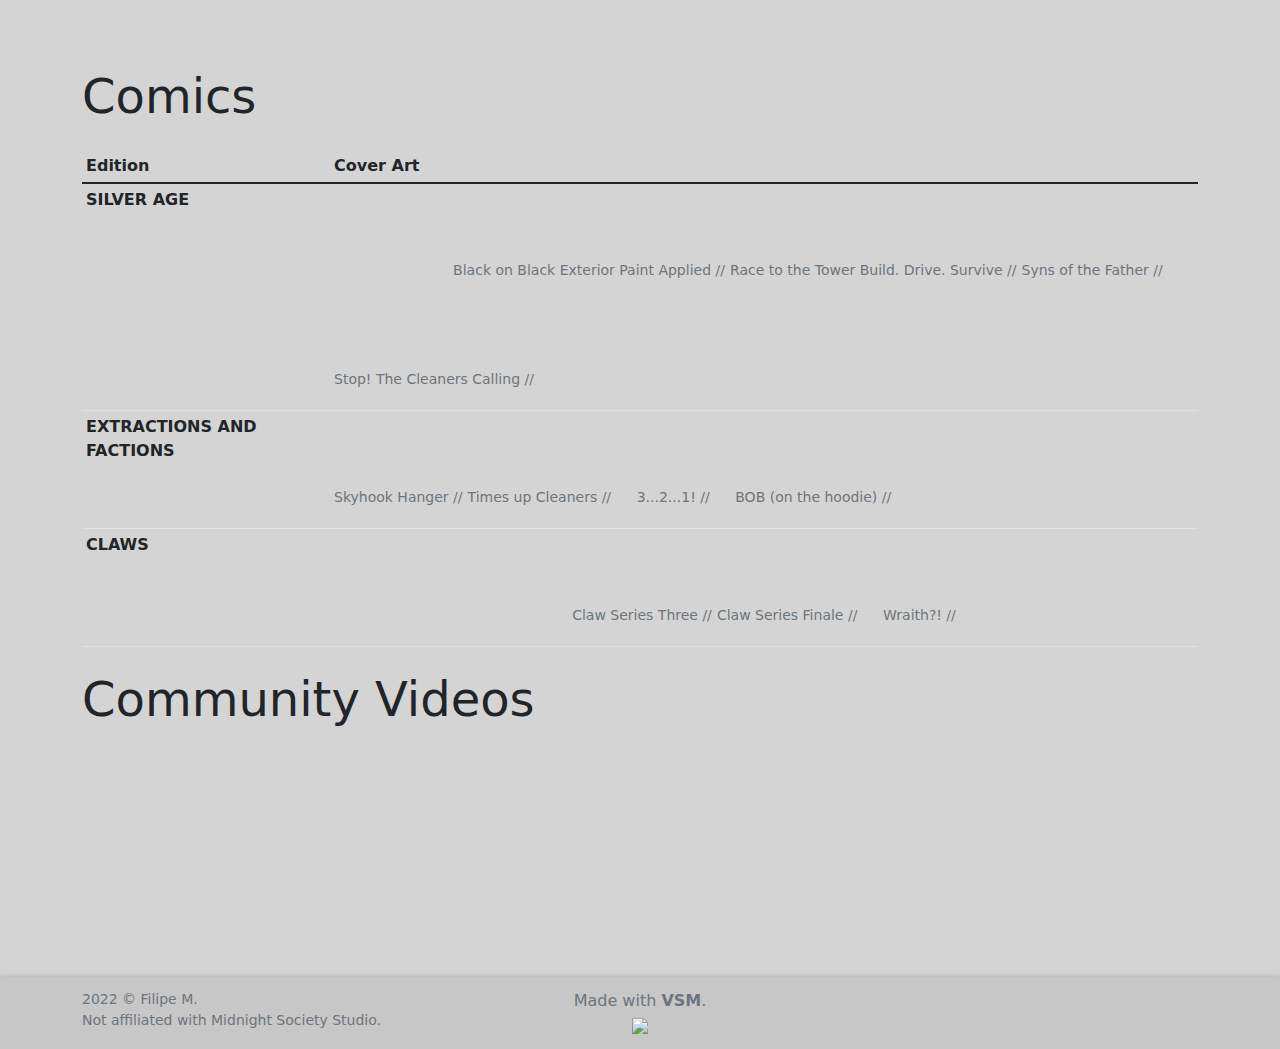
==== commit aa020be7: "Adição de pistas enviadas na DM do Twitter" ====
--- a/index.html
+++ b/index.html
@@ -183,6 +183,15 @@
                 <h3 class="display-6">Mysterious Video</h3>
               </div>
             </div>
+            <p>
+              <a
+                href="https://twitter.com/ImMrSpaceman/status/1678908559248052224"
+                target="_blank"
+                rel="noopener"
+                >@MrSpaceman</a
+              >
+              decided to ask @FourZeroTwo where's Space Bob:
+            </p>
             <a
               href="./img/arg-2/mrspaceman-tweet.png"
               target="_blank"
@@ -209,14 +218,13 @@
               </figure>
             </a>
             <p>
-              FourZeroTwo was asked on
+              ...and this was the
               <a
-                href="https://twitter.com/fourzerotwo/status/1679572355390091264"
+                href="https://twitter.com/ImMrSpaceman/status/1678908559248052224"
                 target="_blank"
                 rel="noopener"
-                >Twitter</a
-              >
-              where Space Bob was and this was the answer
+                >answer</a
+              >:
             </p>
             <a
               href="./img/arg-2/402-tweet-mysterious-video.png"
@@ -1163,6 +1171,109 @@
             <figcaption class="figure-caption text-center">
               Audio enhanced by AI
             </figcaption>
+          </div>
+        </div>
+        <!-- ////////////////////////////// -->
+        <div class="cont right">
+          <div class="content text-break">
+            <div class="clearfix">
+              <div class="float-start">
+                <h3 class="display-6">Mysterious Video 3</h3>
+              </div>
+              <a
+                href="#"
+                type="button"
+                class="btn-close float-end"
+                aria-label="Close"
+              ></a>
+            </div>
+            <div class="ratio ratio-16x9">
+              <embed
+                width="345"
+                height="240"
+                class="figure-img rounded"
+                src="https://www.youtube.com/embed/aI4rtFAIZOE?rel=0"
+                type="video/mp4"
+              />
+            </div>
+          </div>
+        </div>
+        <!-- ////////////////////////////// -->
+        <div class="cont right">
+          <div class="content text-break">
+            <div class="clearfix">
+              <div class="float-start">
+                <h3 class="display-6">Twitter DMs</h3>
+              </div>
+              <a
+                href="#"
+                type="button"
+                class="btn-close float-end"
+                aria-label="Close"
+              ></a>
+            </div>
+            <p>
+              DEADROP community members, @December and @MrSpaceman, decided to
+              message Avanti on Twitter:
+            </p>
+            <a
+              href="./img/arg-2/robert-avanti-twitter-dm-december.png"
+              target="_blank"
+              rel="noopener"
+            >
+              <figure class="figure">
+                <picture>
+                  <source
+                    srcset="./img/arg-2/robert-avanti-twitter-dm-december.webp"
+                    type="image/webp"
+                  />
+                  <source
+                    srcset="./img/arg-2/robert-avanti-twitter-dm-december.png"
+                    type="image/png"
+                  />
+                  <img
+                    width="460"
+                    height="260"
+                    src="./img/arg-2/robert-avanti-twitter-dm-december.png"
+                    class="figure-img img-fluid rounded"
+                    alt=""
+                  />
+                </picture>
+                <figcaption class="figure-caption text-center">
+                  Message received by @December
+                </figcaption>
+              </figure>
+            </a>
+            <a
+              href="./img/arg-2/robert-avanti-twitter-dm-mrspaceman.png"
+              target="_blank"
+              rel="noopener"
+            >
+              <figure class="figure">
+                <picture>
+                  <source
+                    srcset="
+                      ./img/arg-2/robert-avanti-twitter-dm-mrspaceman.webp
+                    "
+                    type="image/webp"
+                  />
+                  <source
+                    srcset="./img/arg-2/robert-avanti-twitter-dm-mrspaceman.png"
+                    type="image/png"
+                  />
+                  <img
+                    width="460"
+                    height="260"
+                    src="./img/arg-2/robert-avanti-twitter-dm-mrspaceman.png"
+                    class="figure-img img-fluid rounded"
+                    alt=""
+                  />
+                </picture>
+                <figcaption class="figure-caption text-center">
+                  Message received by @MrSpaceman
+                </figcaption>
+              </figure>
+            </a>
           </div>
         </div>
         <!-- ////////////////////////////// -->
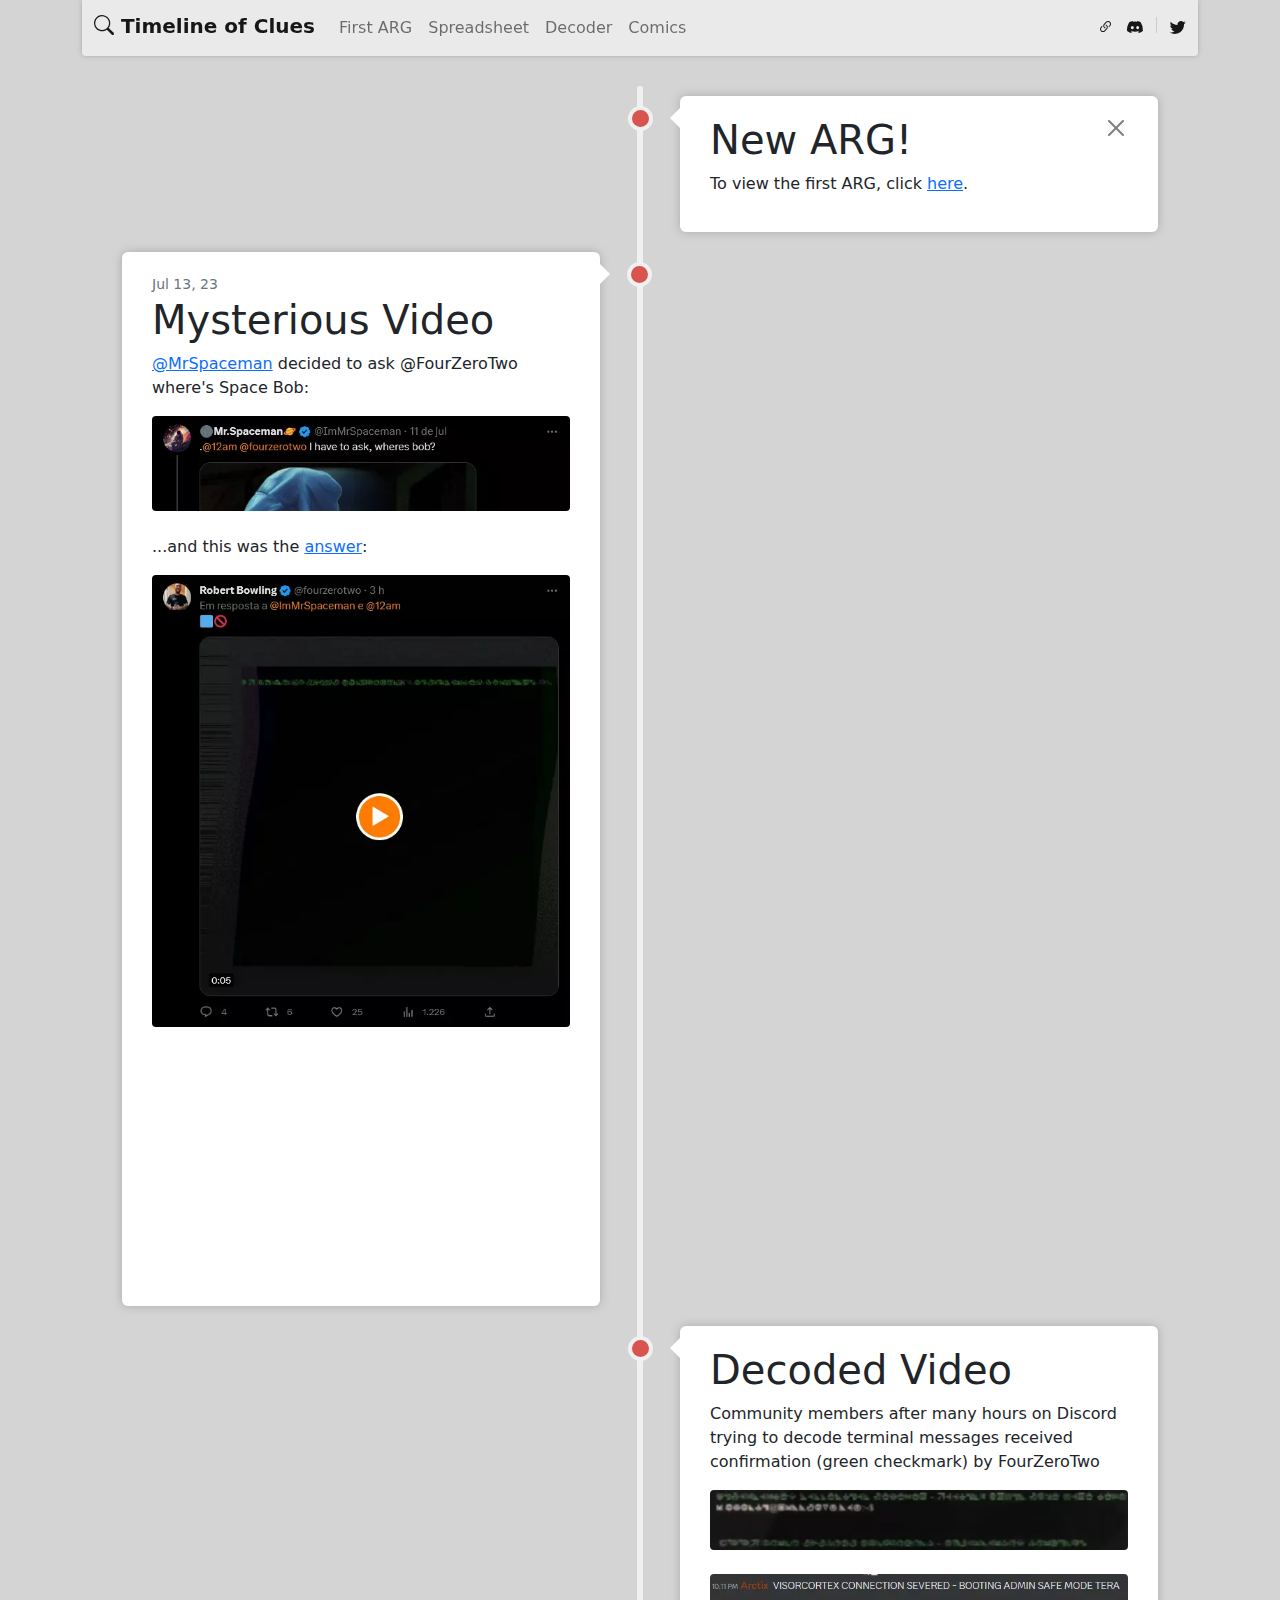
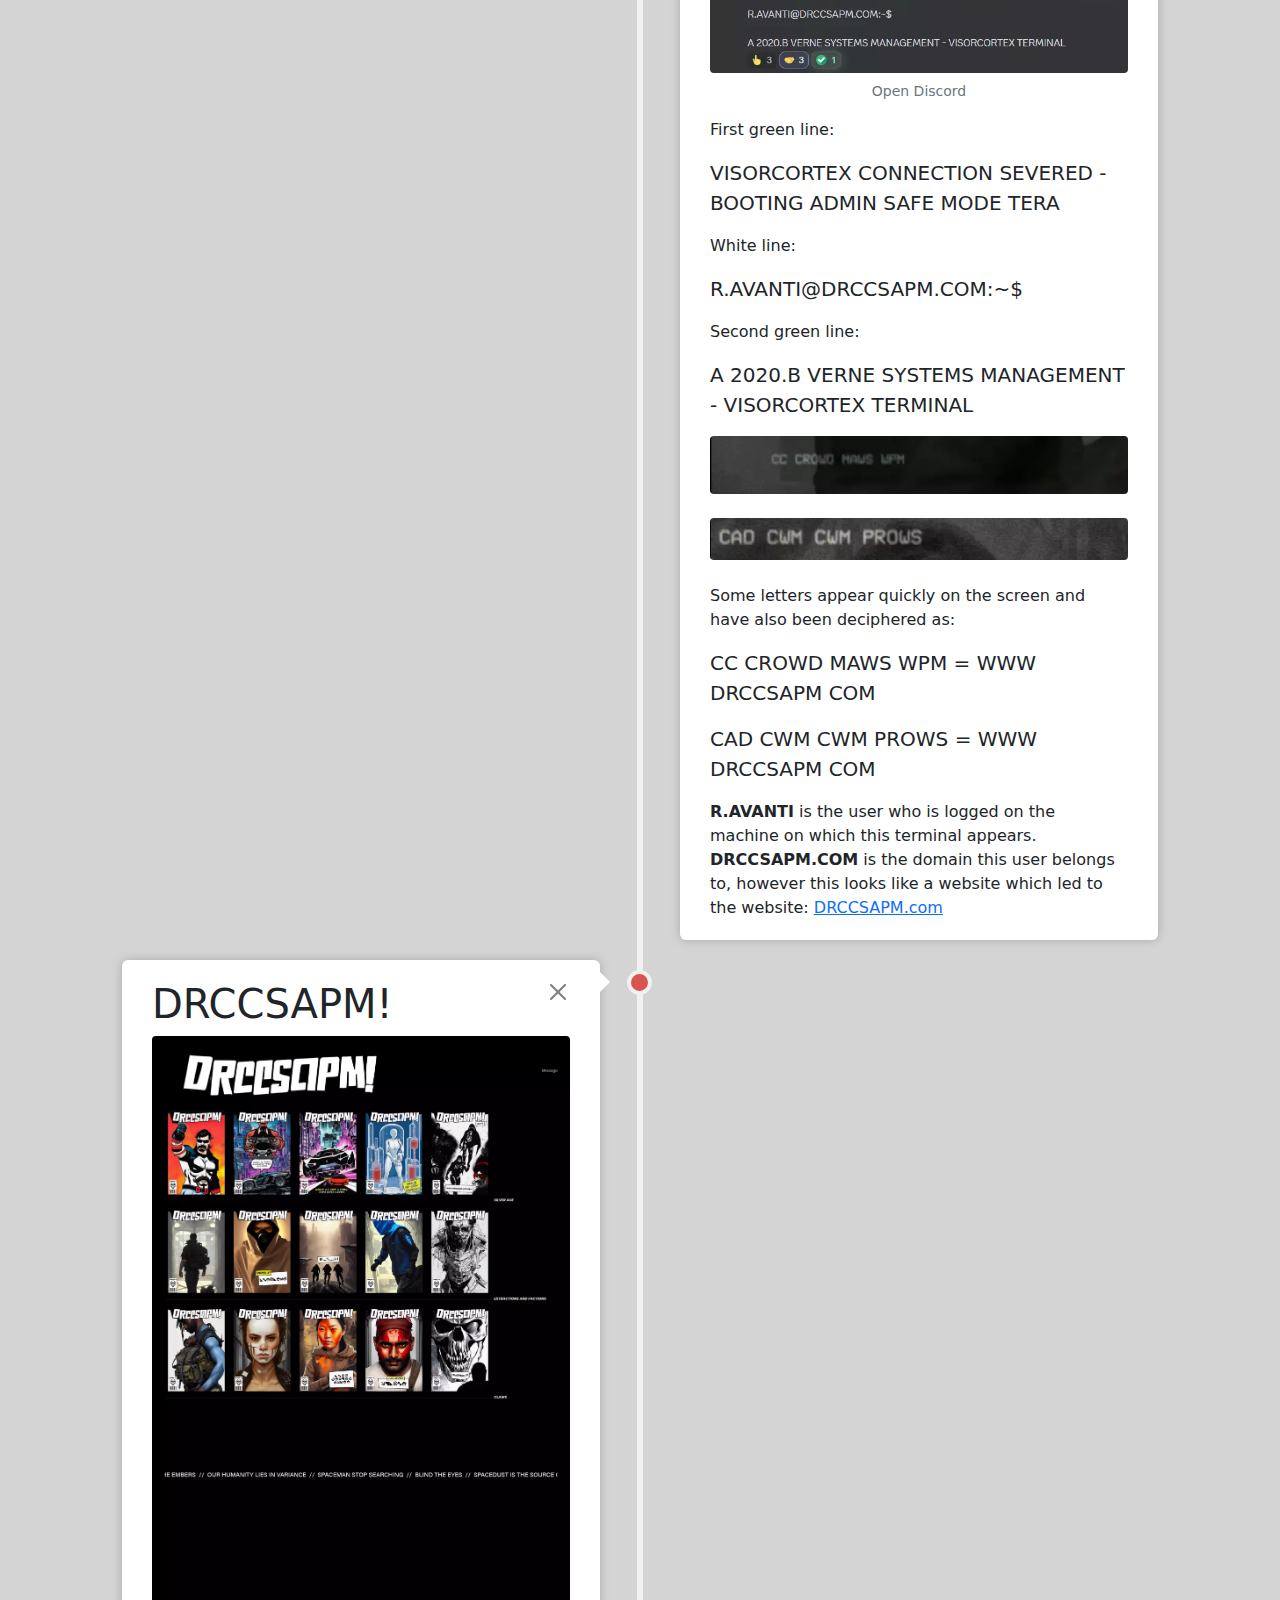
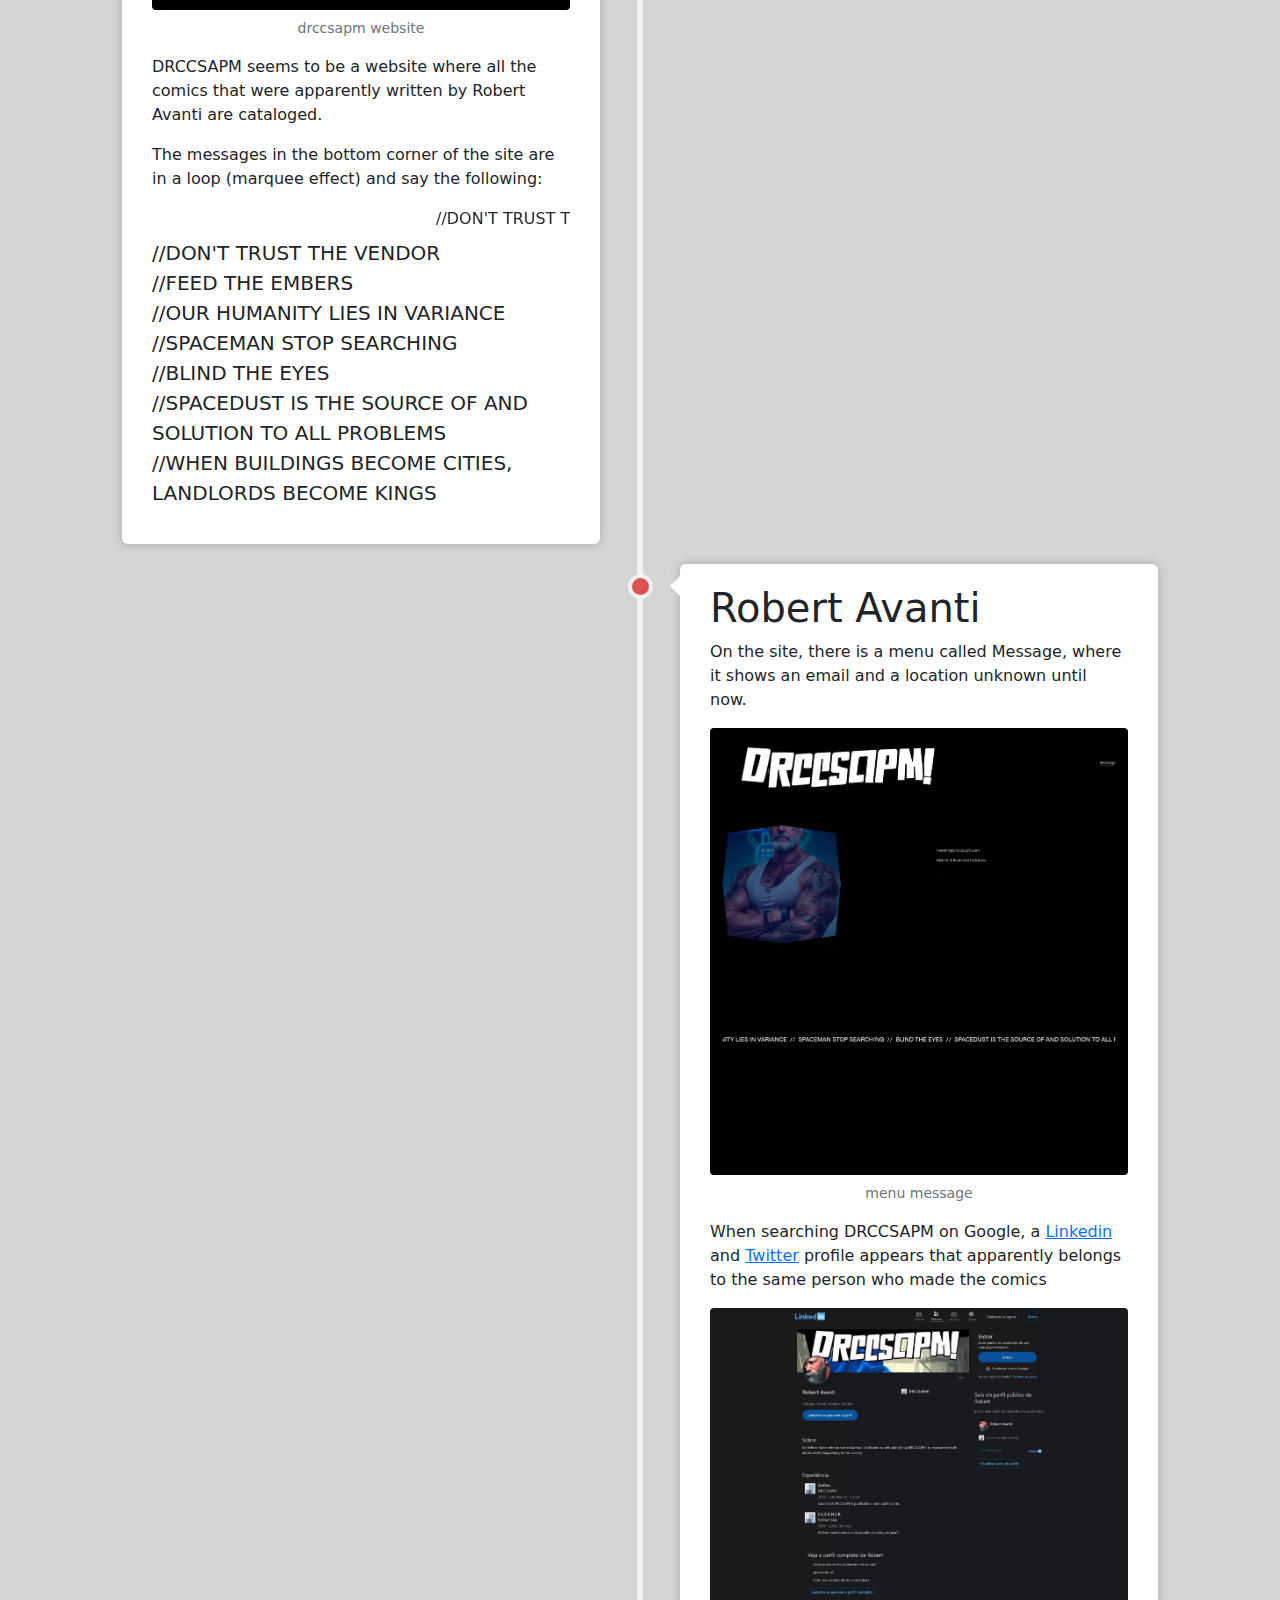
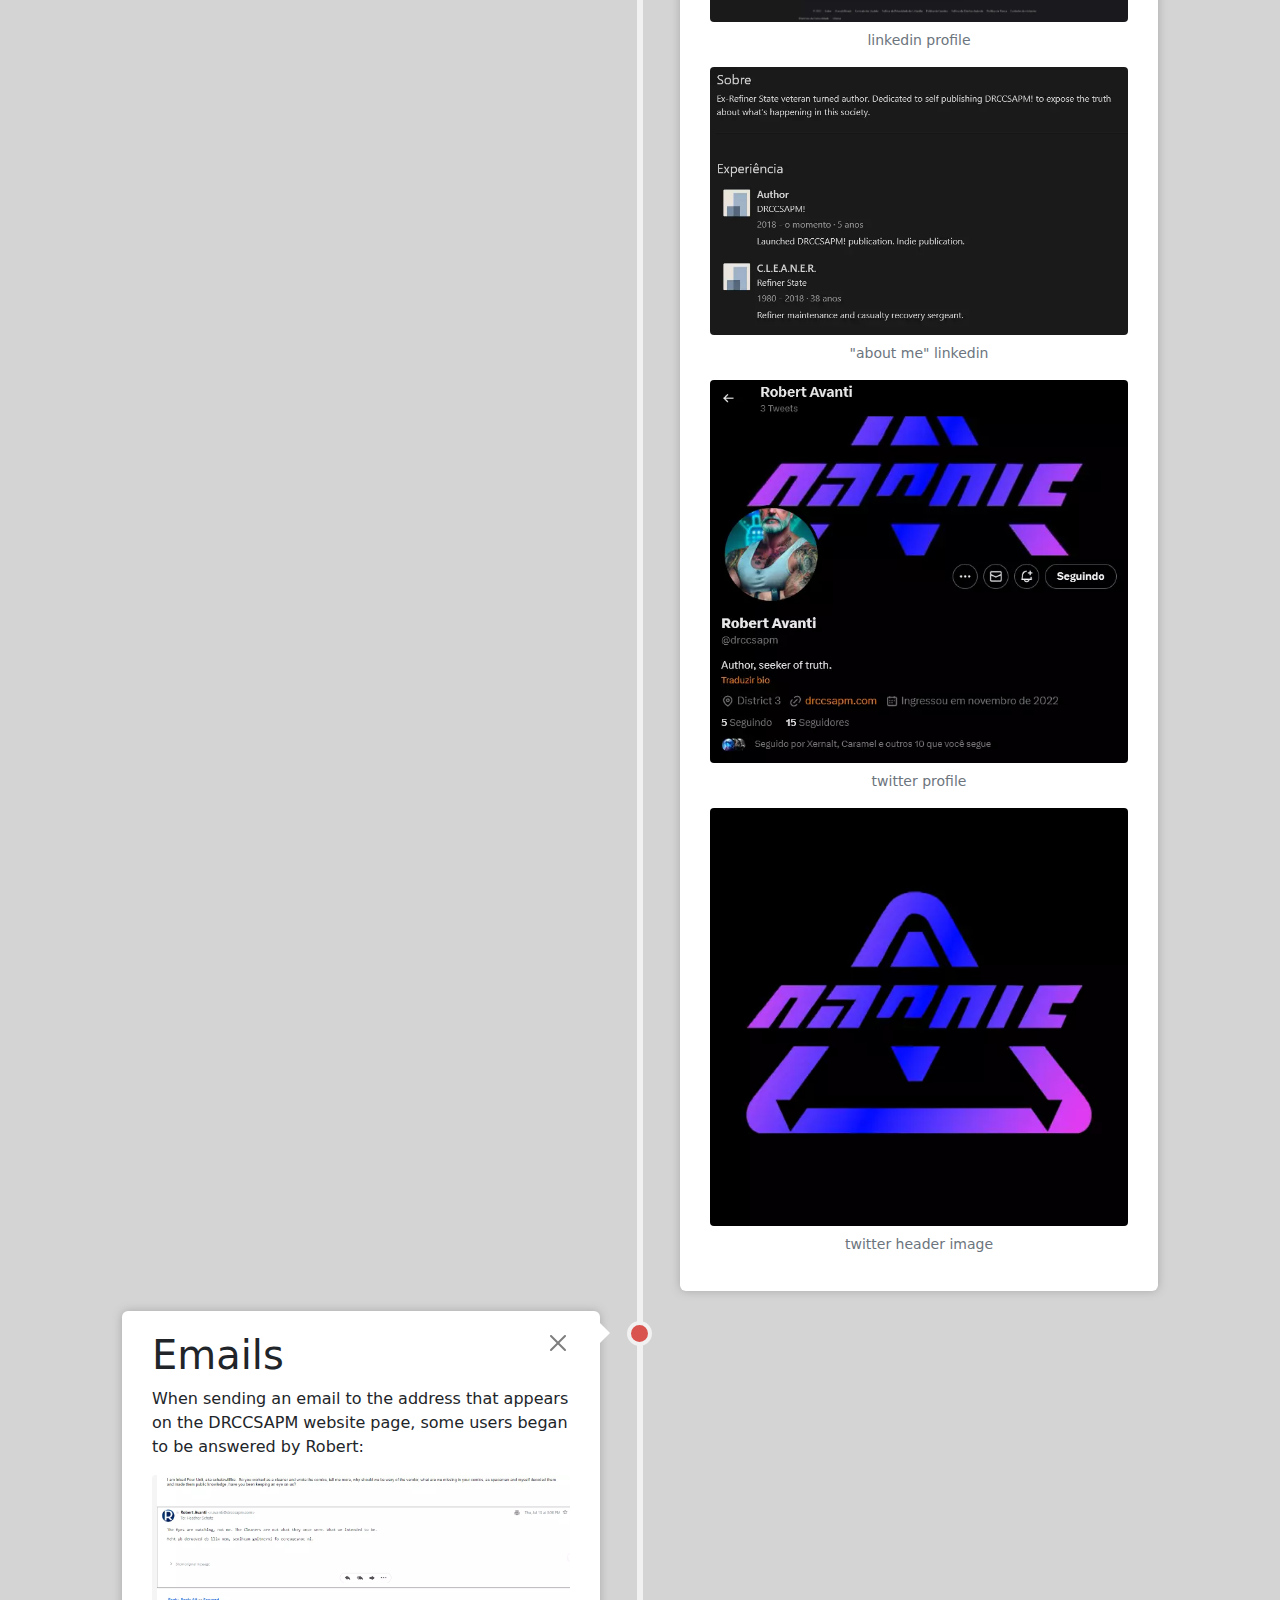
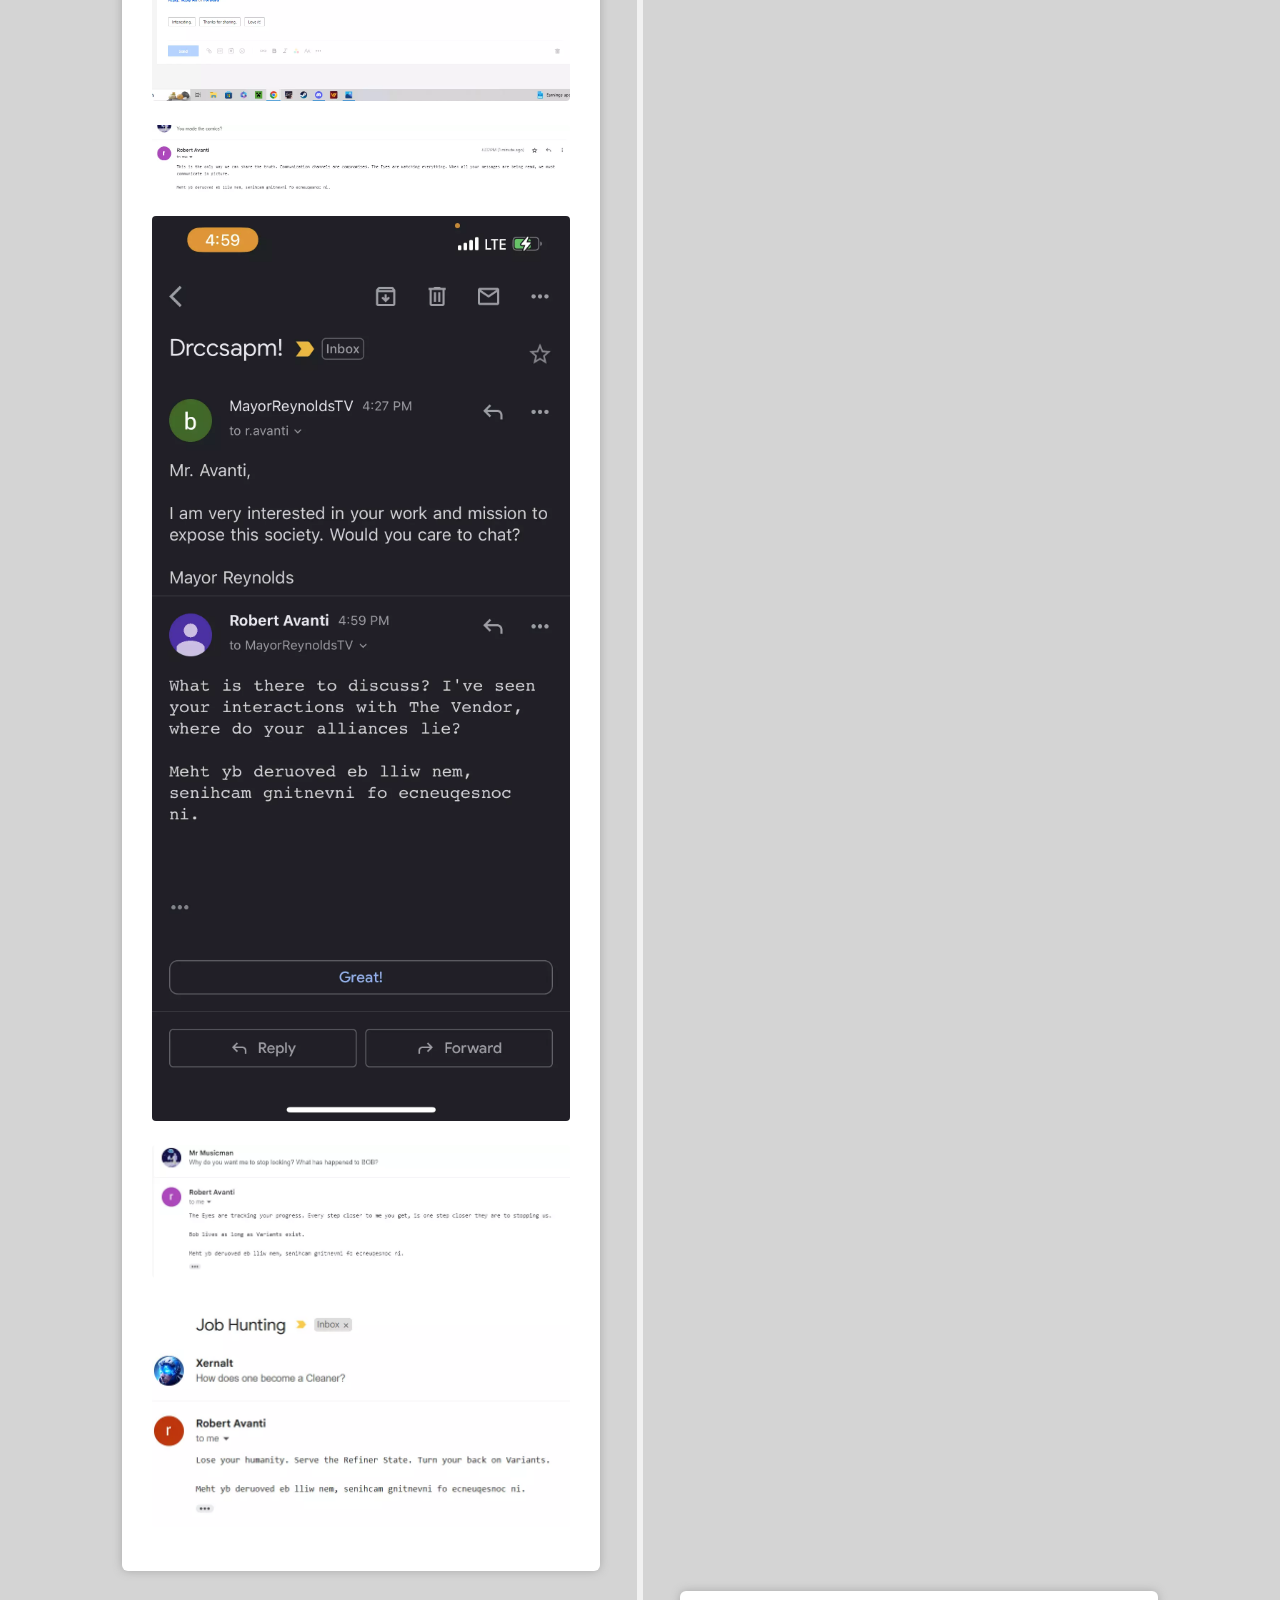
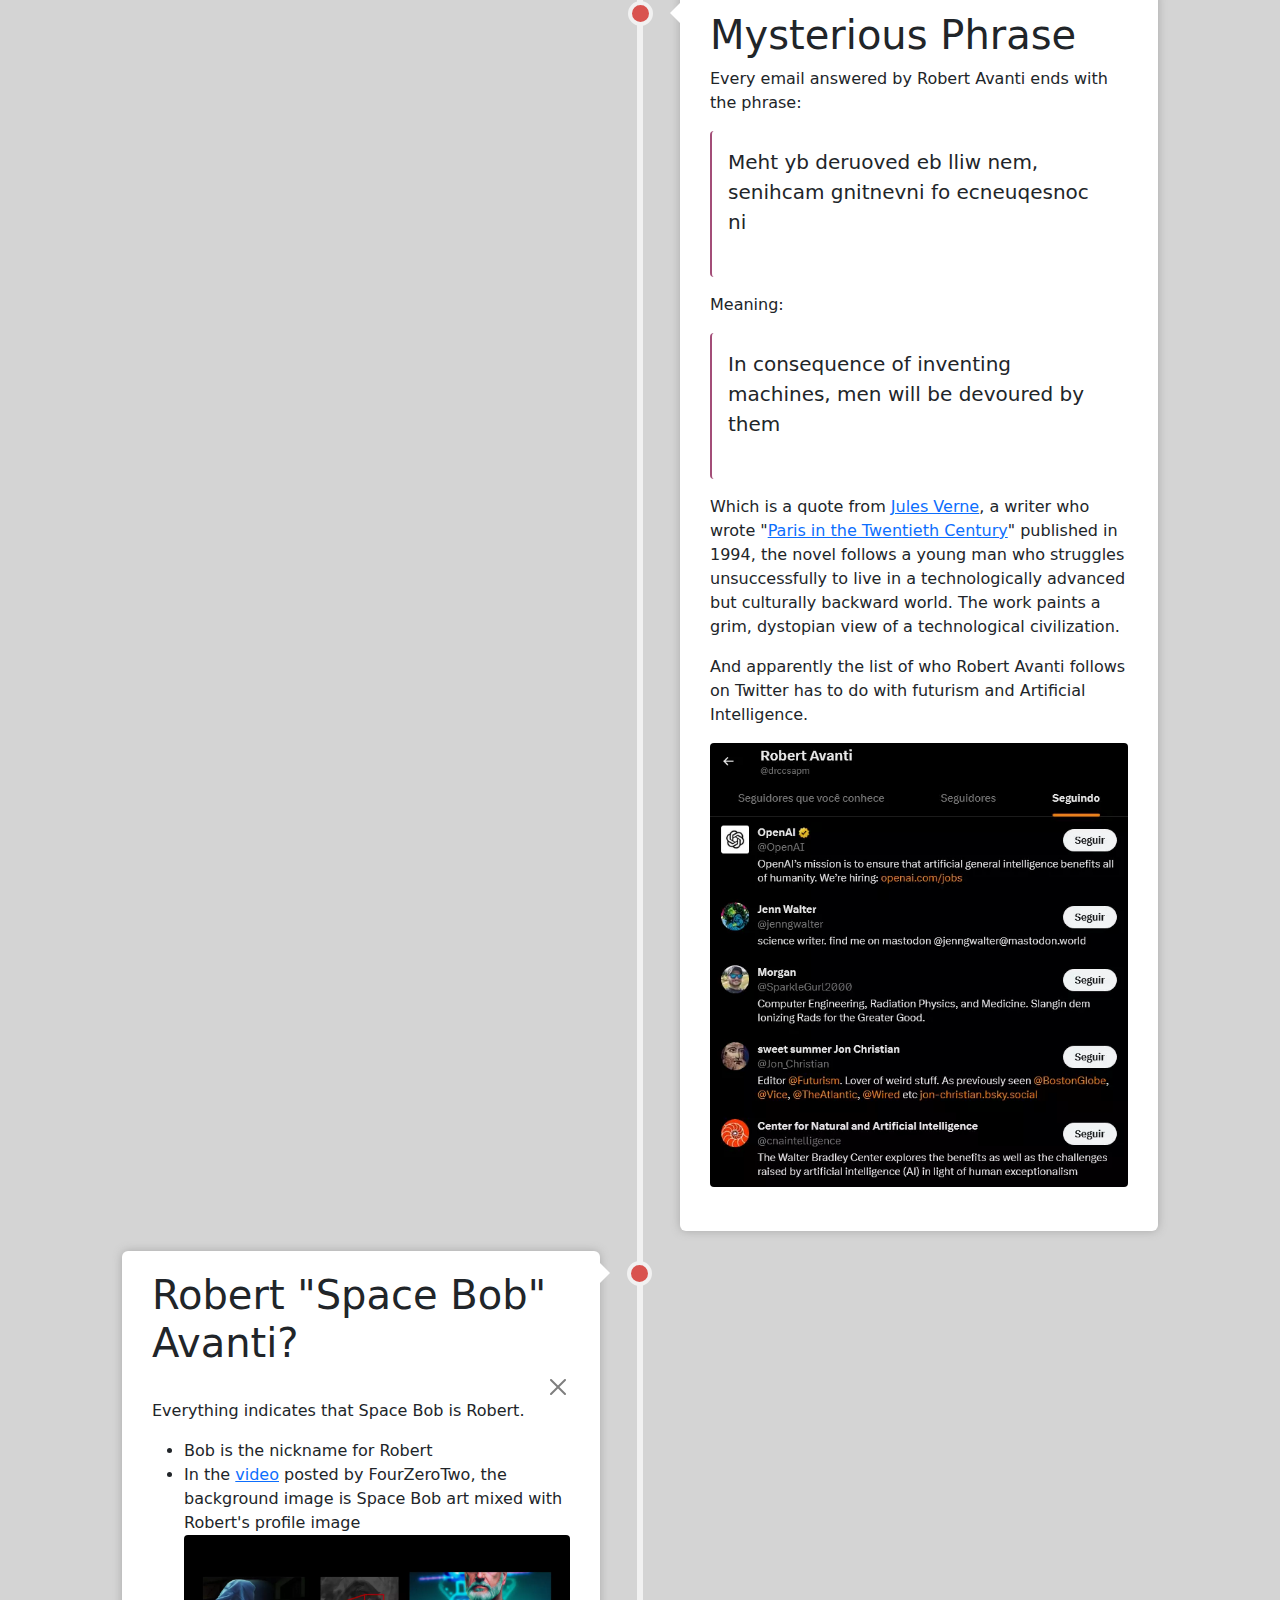
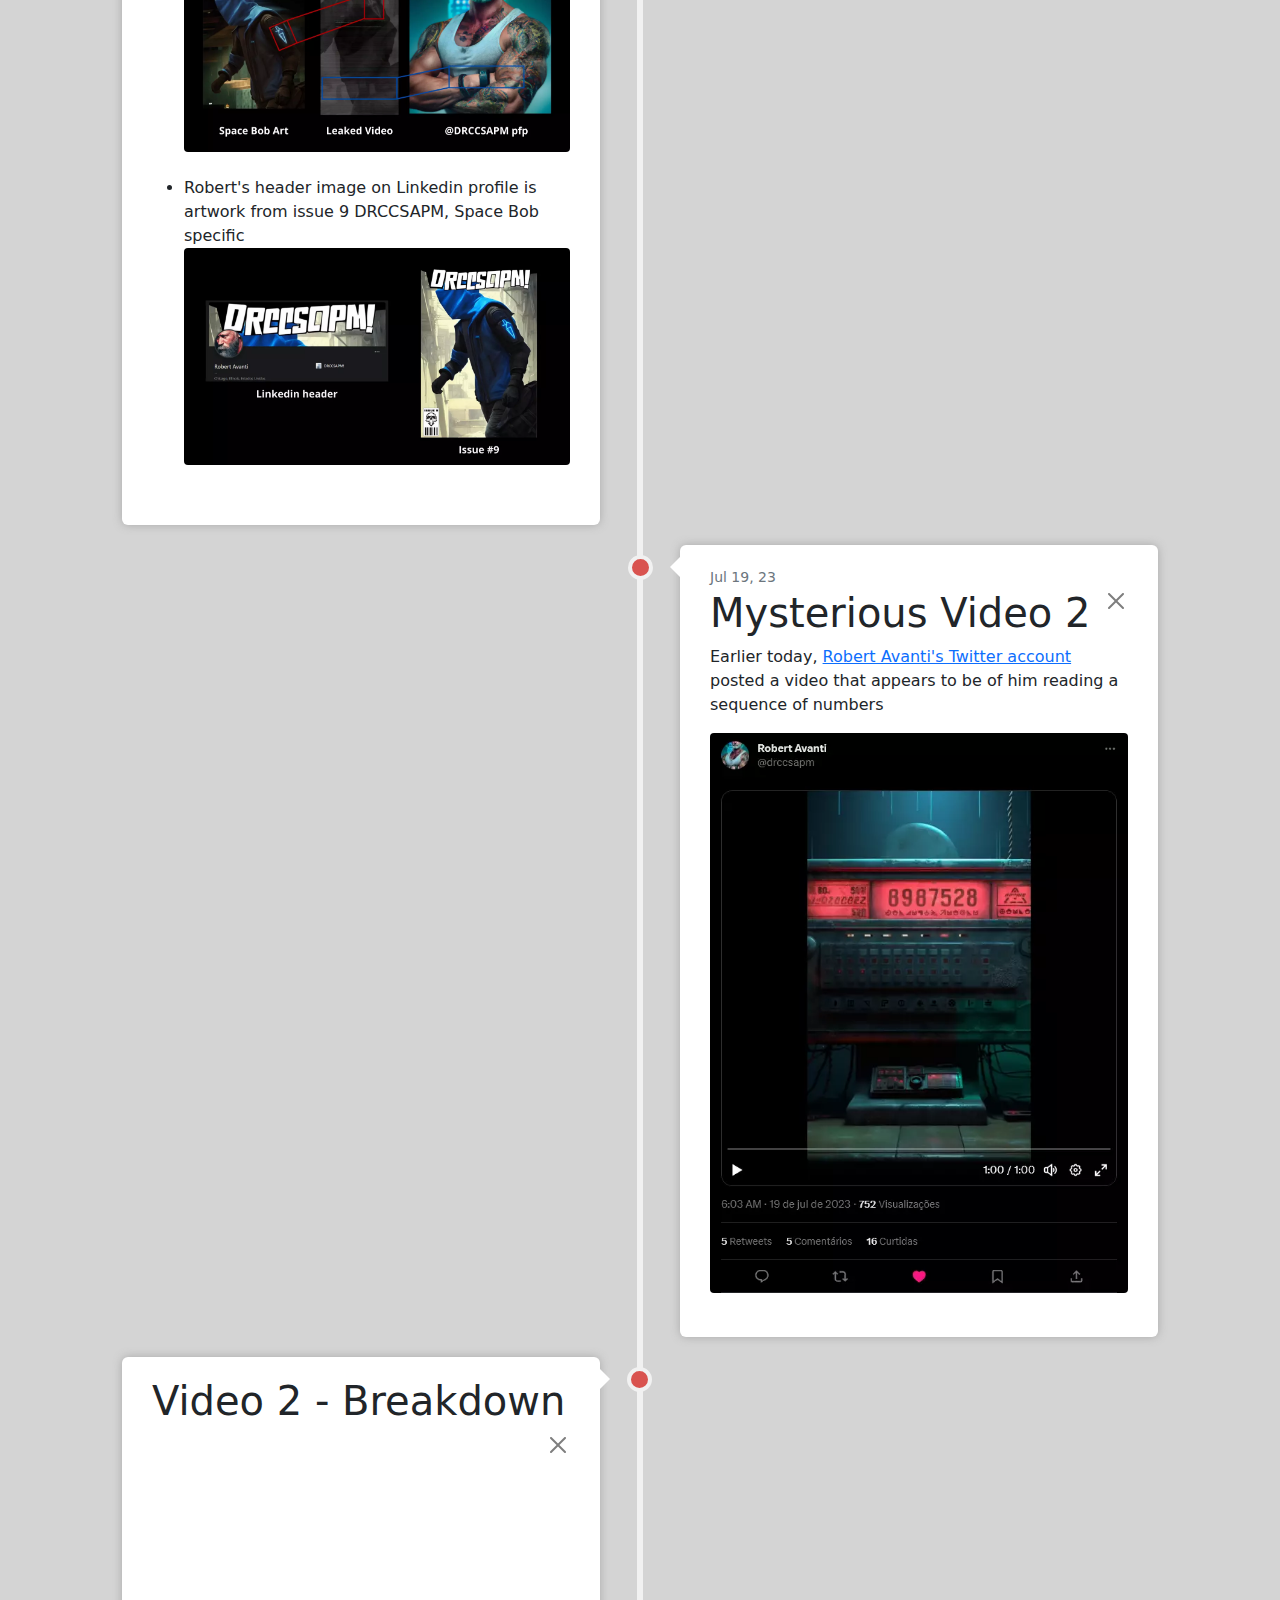
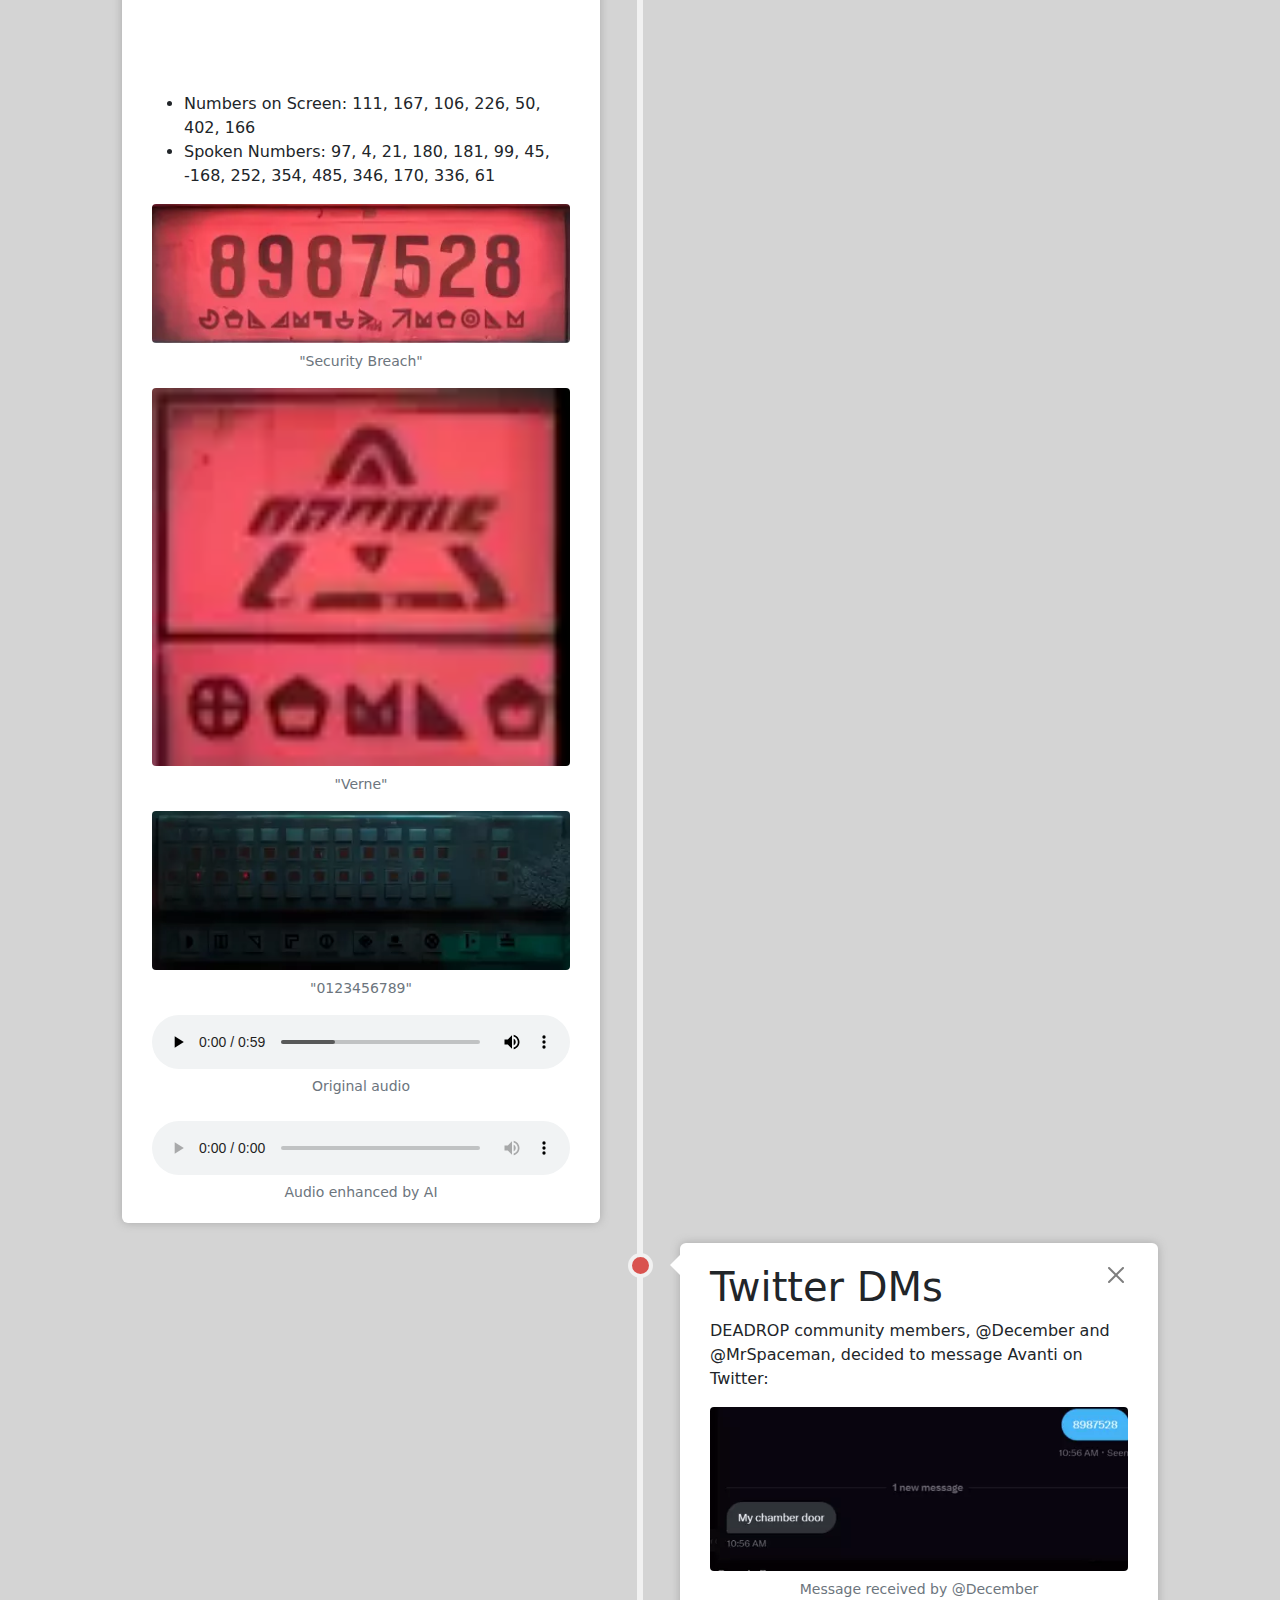
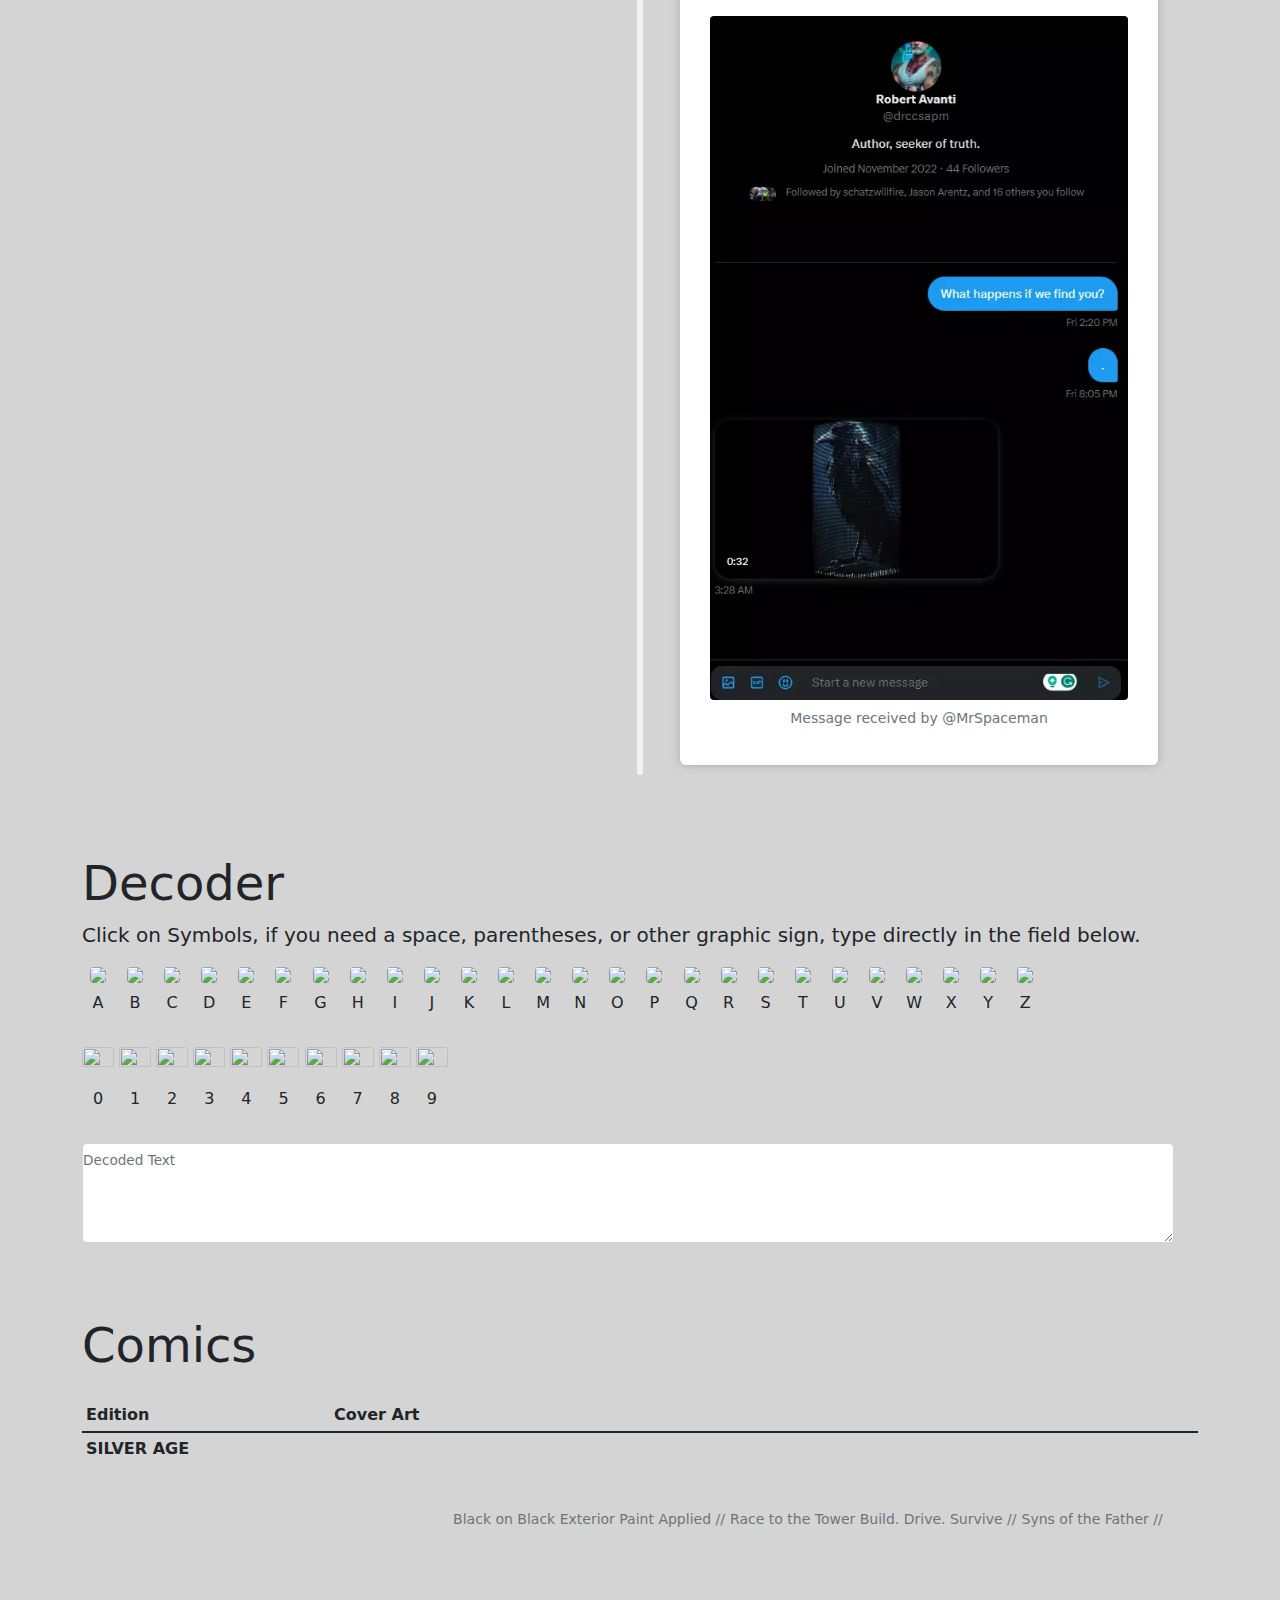
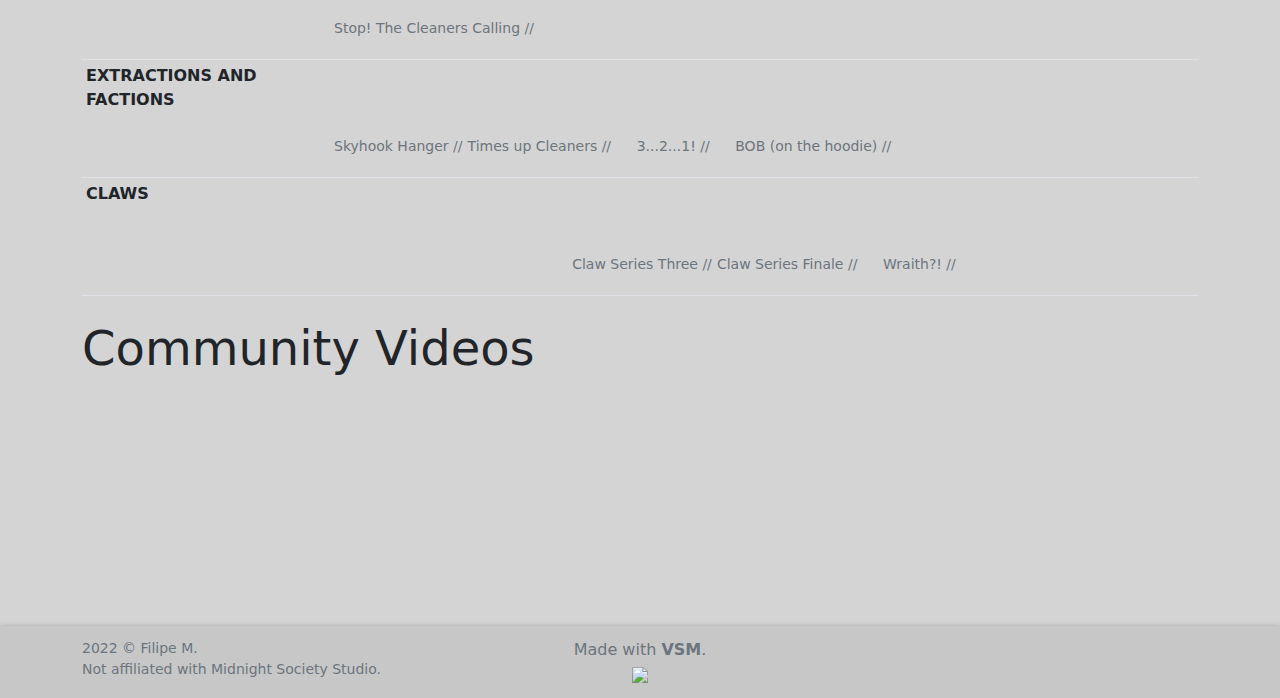
==== commit fc2ac862: "Remoção de post duplicado" ====
--- a/index.html
+++ b/index.html
@@ -1178,31 +1178,6 @@
           <div class="content text-break">
             <div class="clearfix">
               <div class="float-start">
-                <h3 class="display-6">Mysterious Video 3</h3>
-              </div>
-              <a
-                href="#"
-                type="button"
-                class="btn-close float-end"
-                aria-label="Close"
-              ></a>
-            </div>
-            <div class="ratio ratio-16x9">
-              <embed
-                width="345"
-                height="240"
-                class="figure-img rounded"
-                src="https://www.youtube.com/embed/aI4rtFAIZOE?rel=0"
-                type="video/mp4"
-              />
-            </div>
-          </div>
-        </div>
-        <!-- ////////////////////////////// -->
-        <div class="cont right">
-          <div class="content text-break">
-            <div class="clearfix">
-              <div class="float-start">
                 <h3 class="display-6">Twitter DMs</h3>
               </div>
               <a
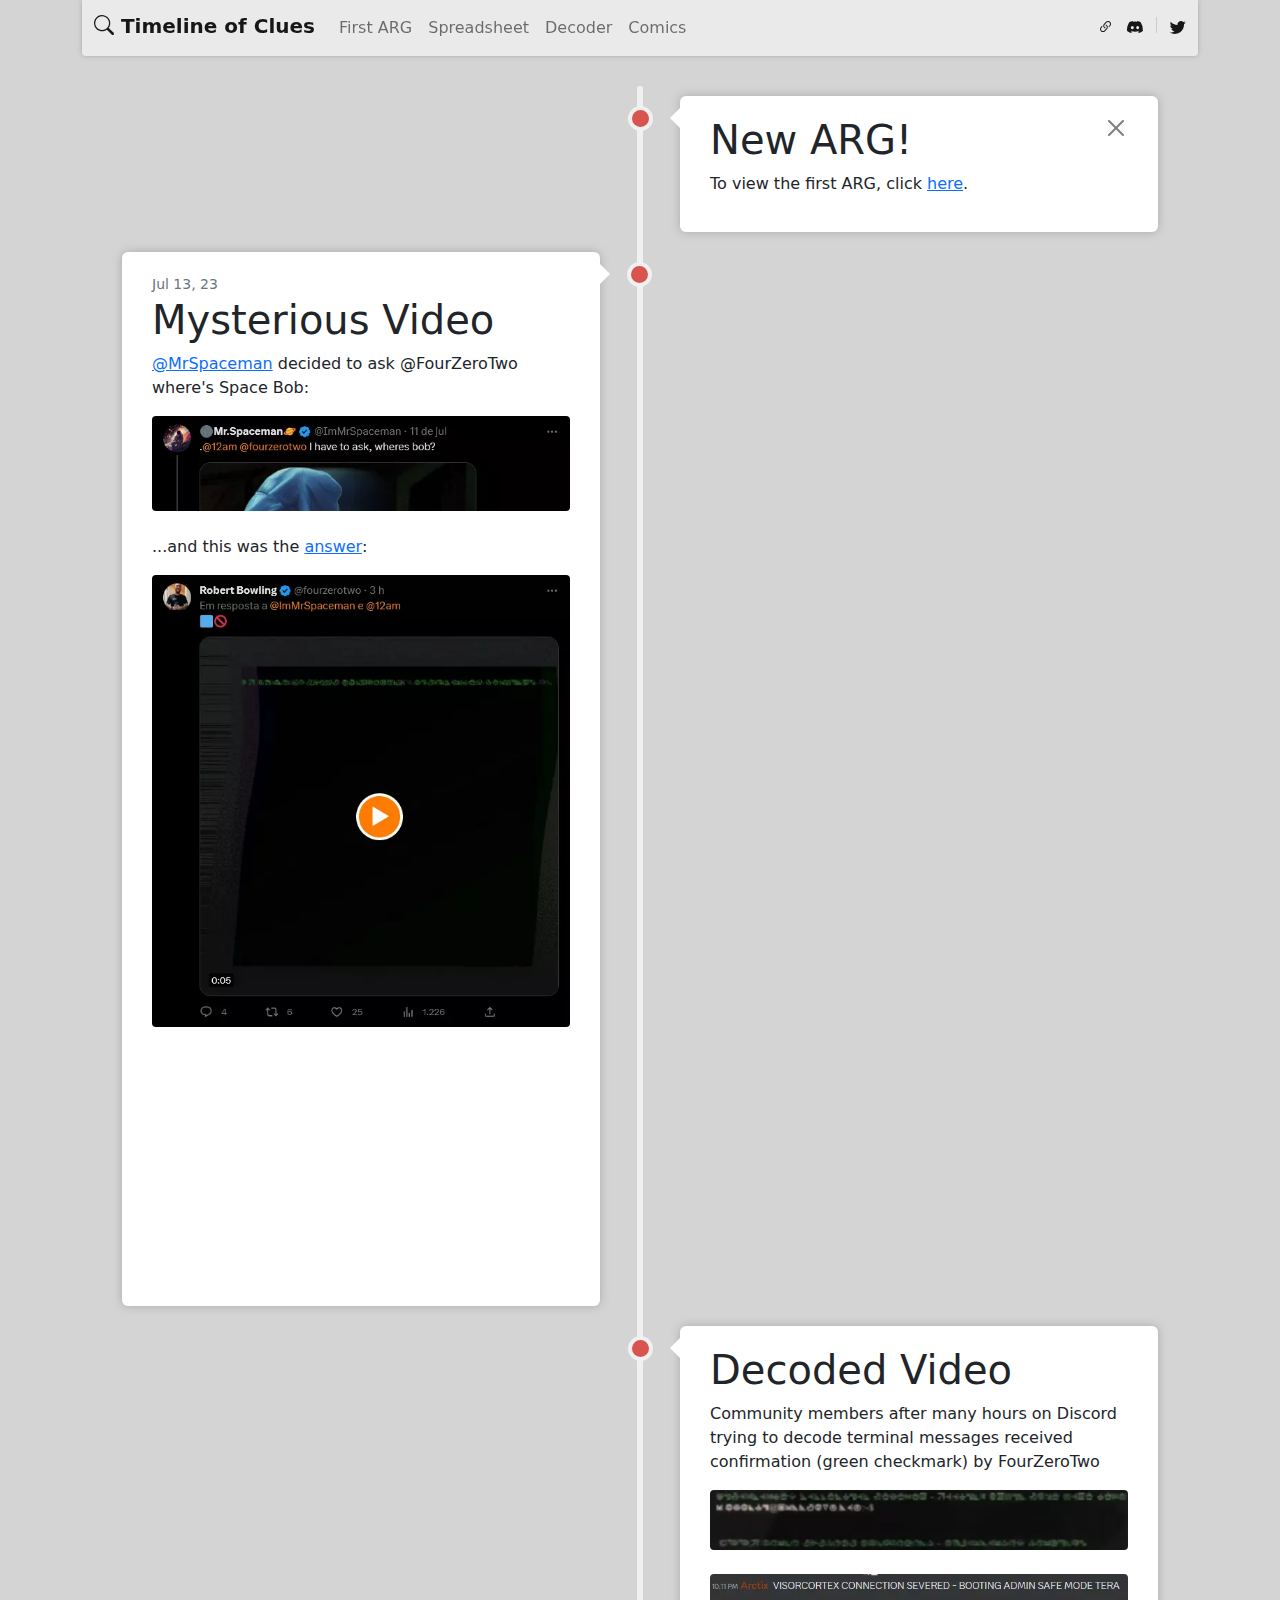
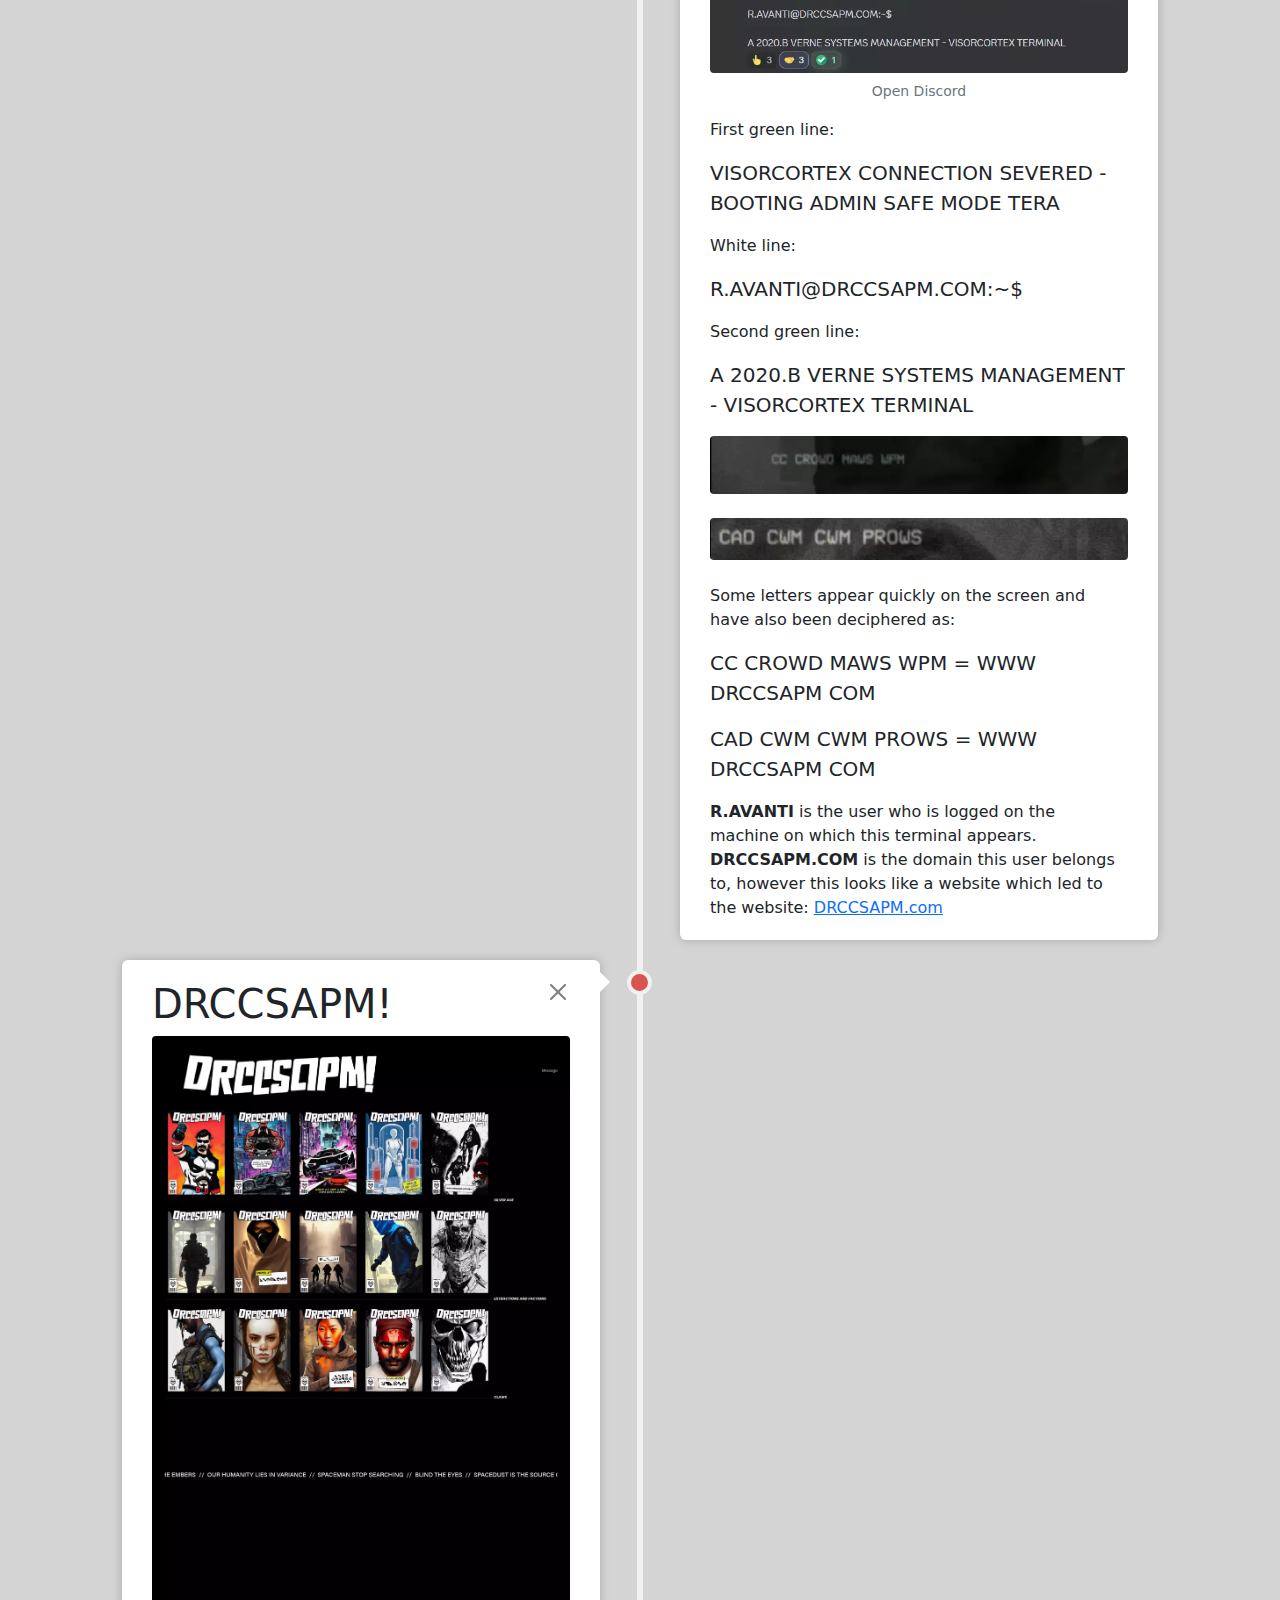
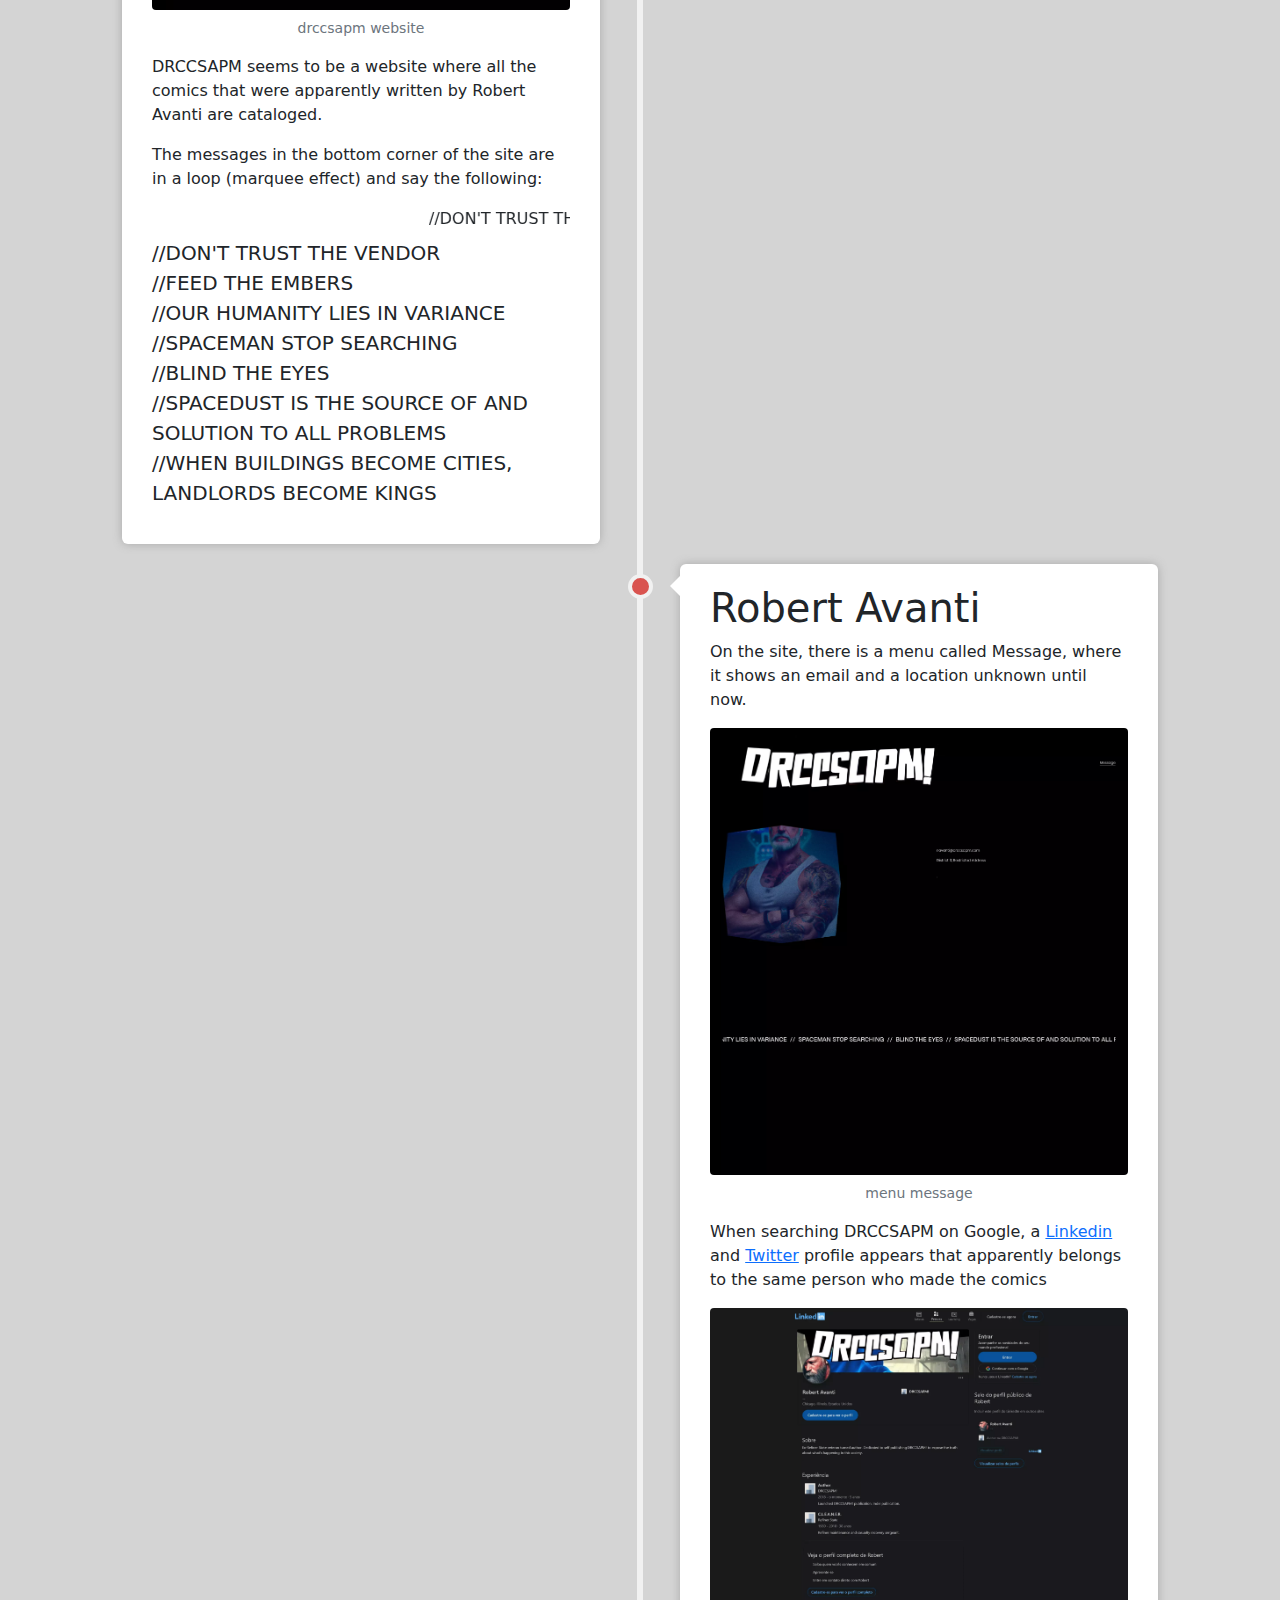
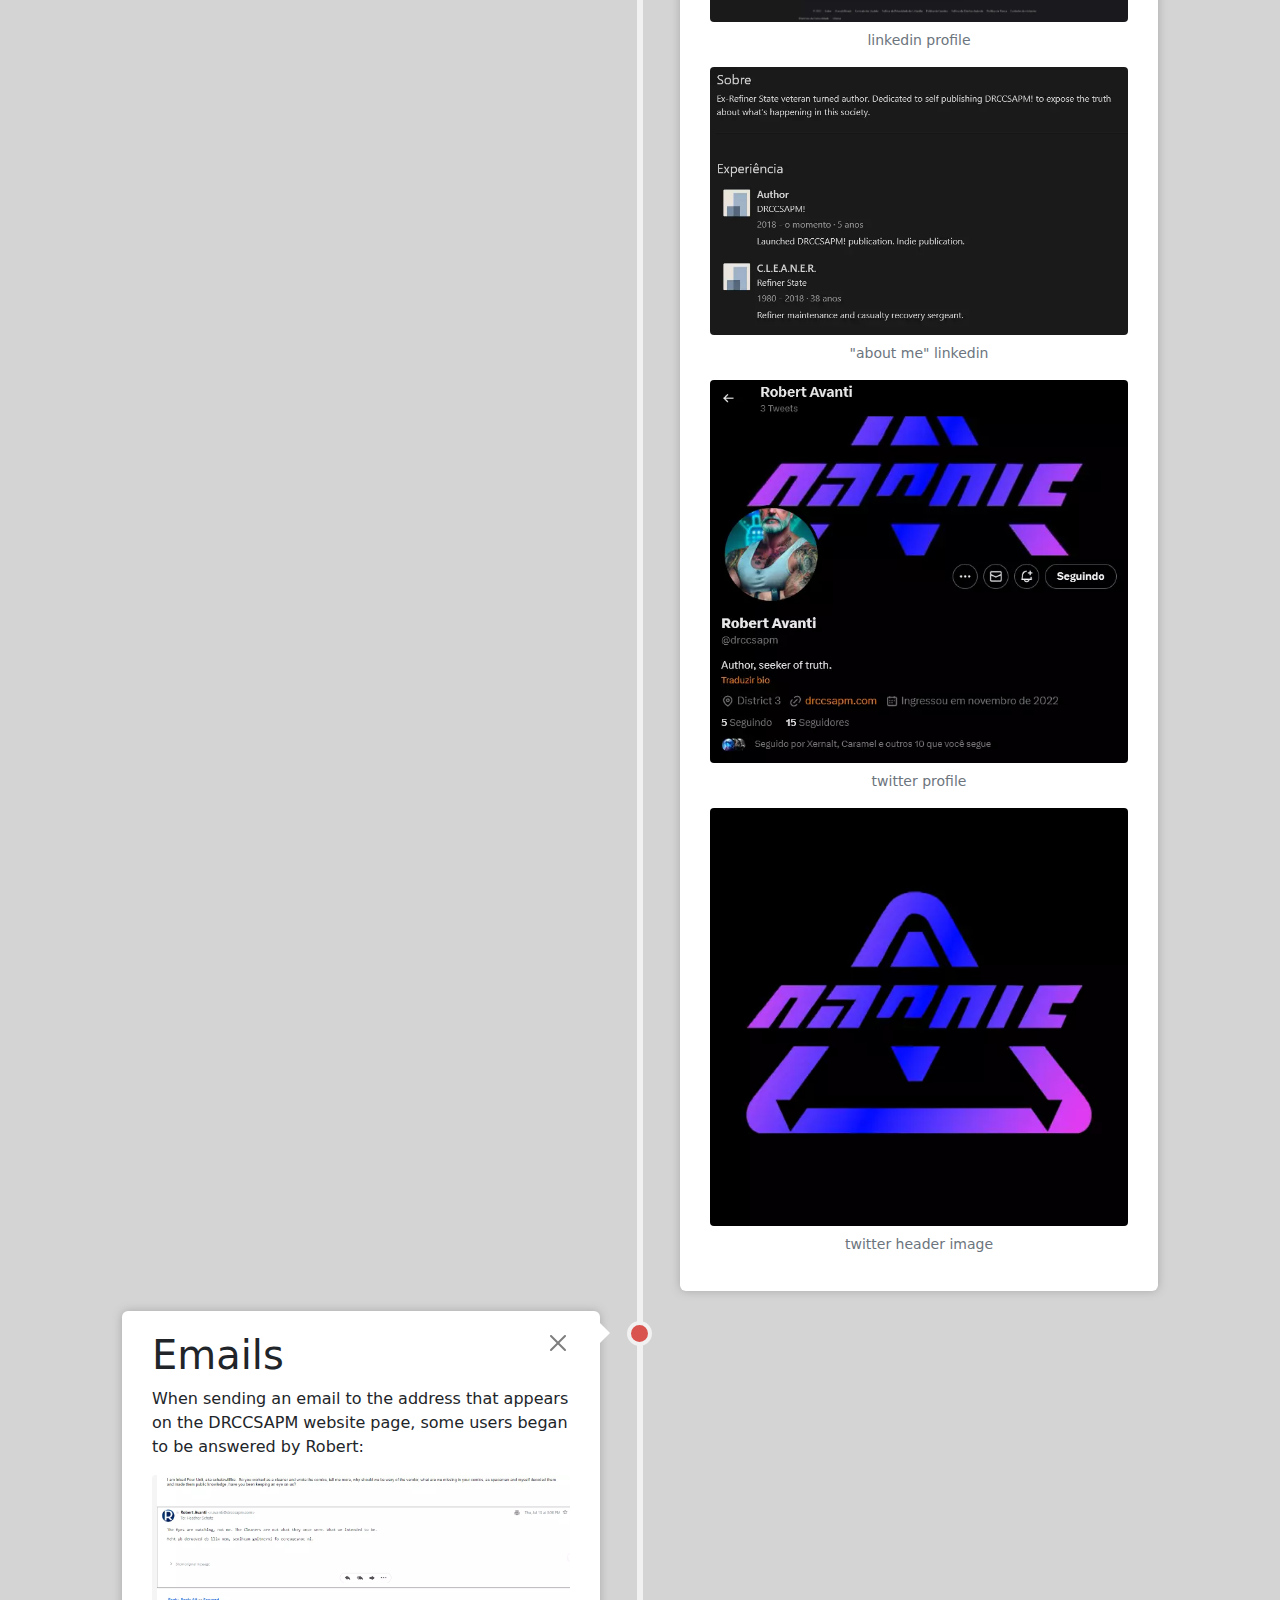
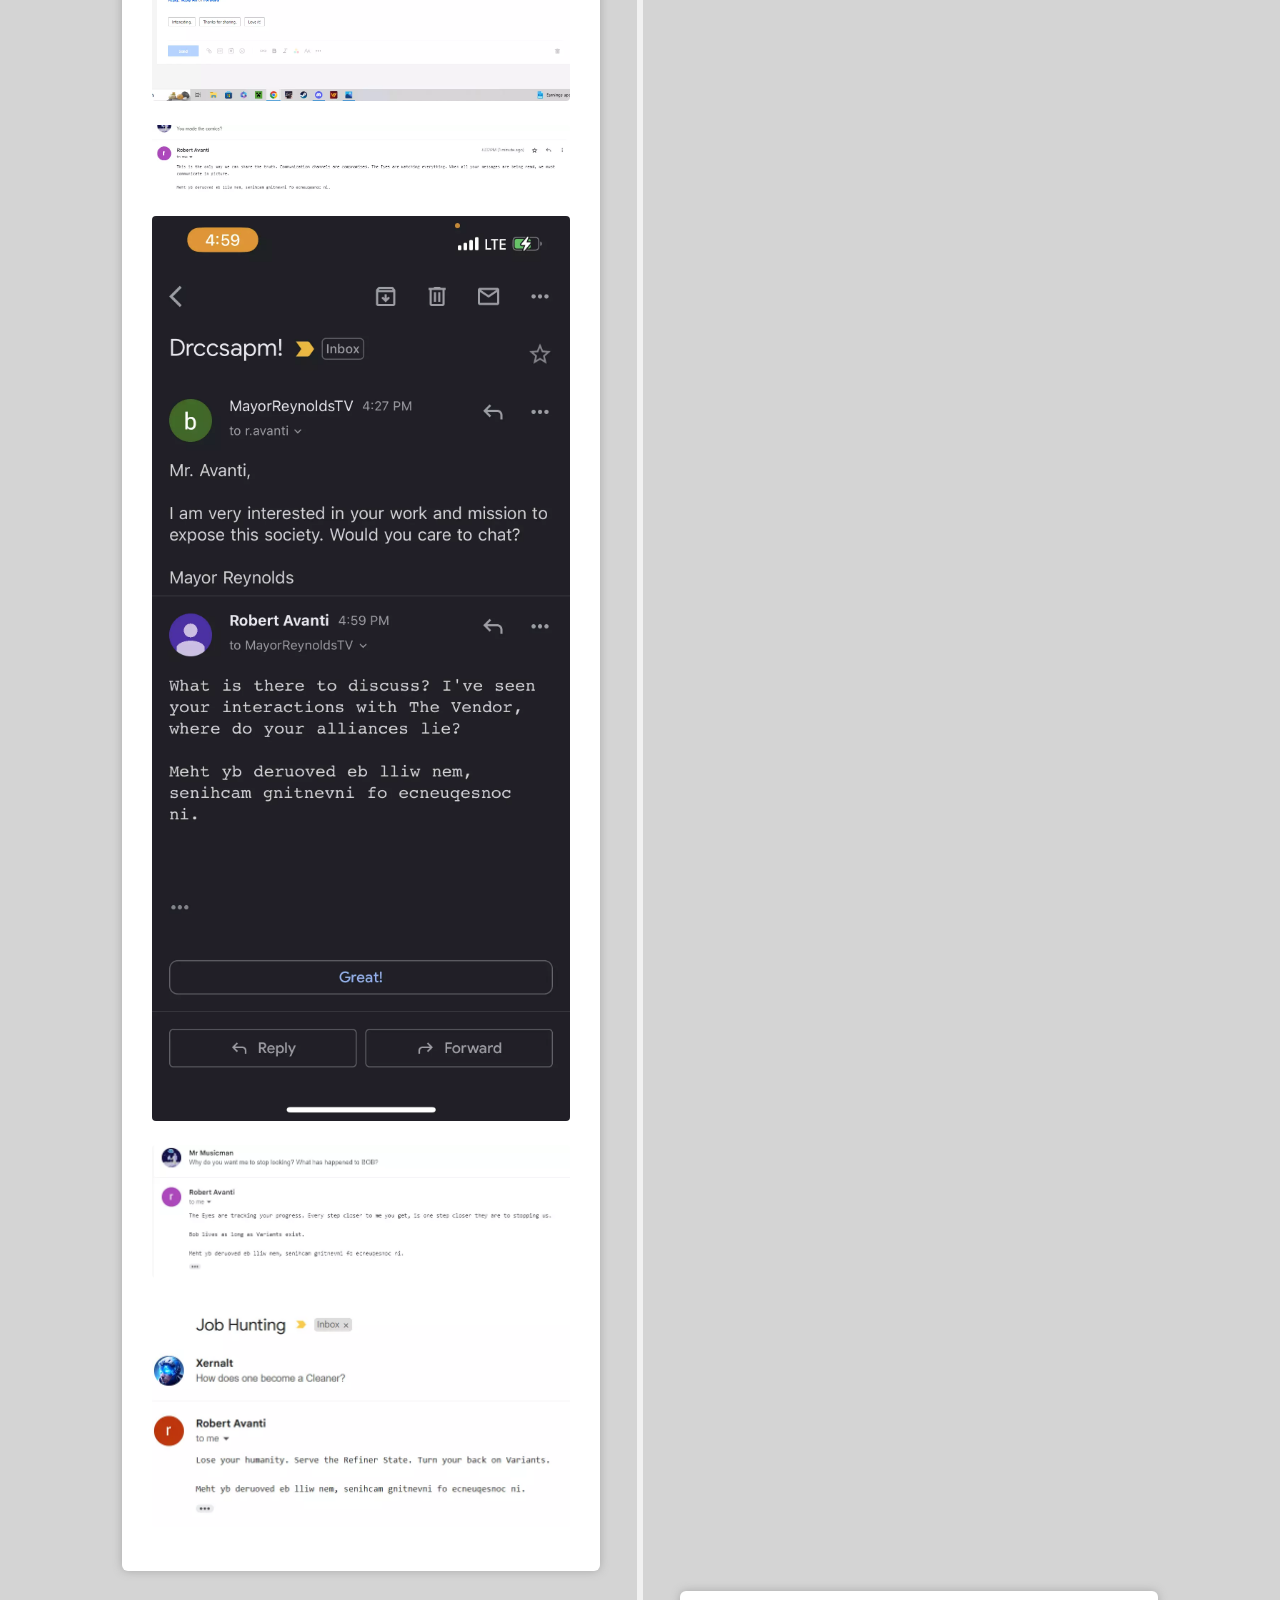
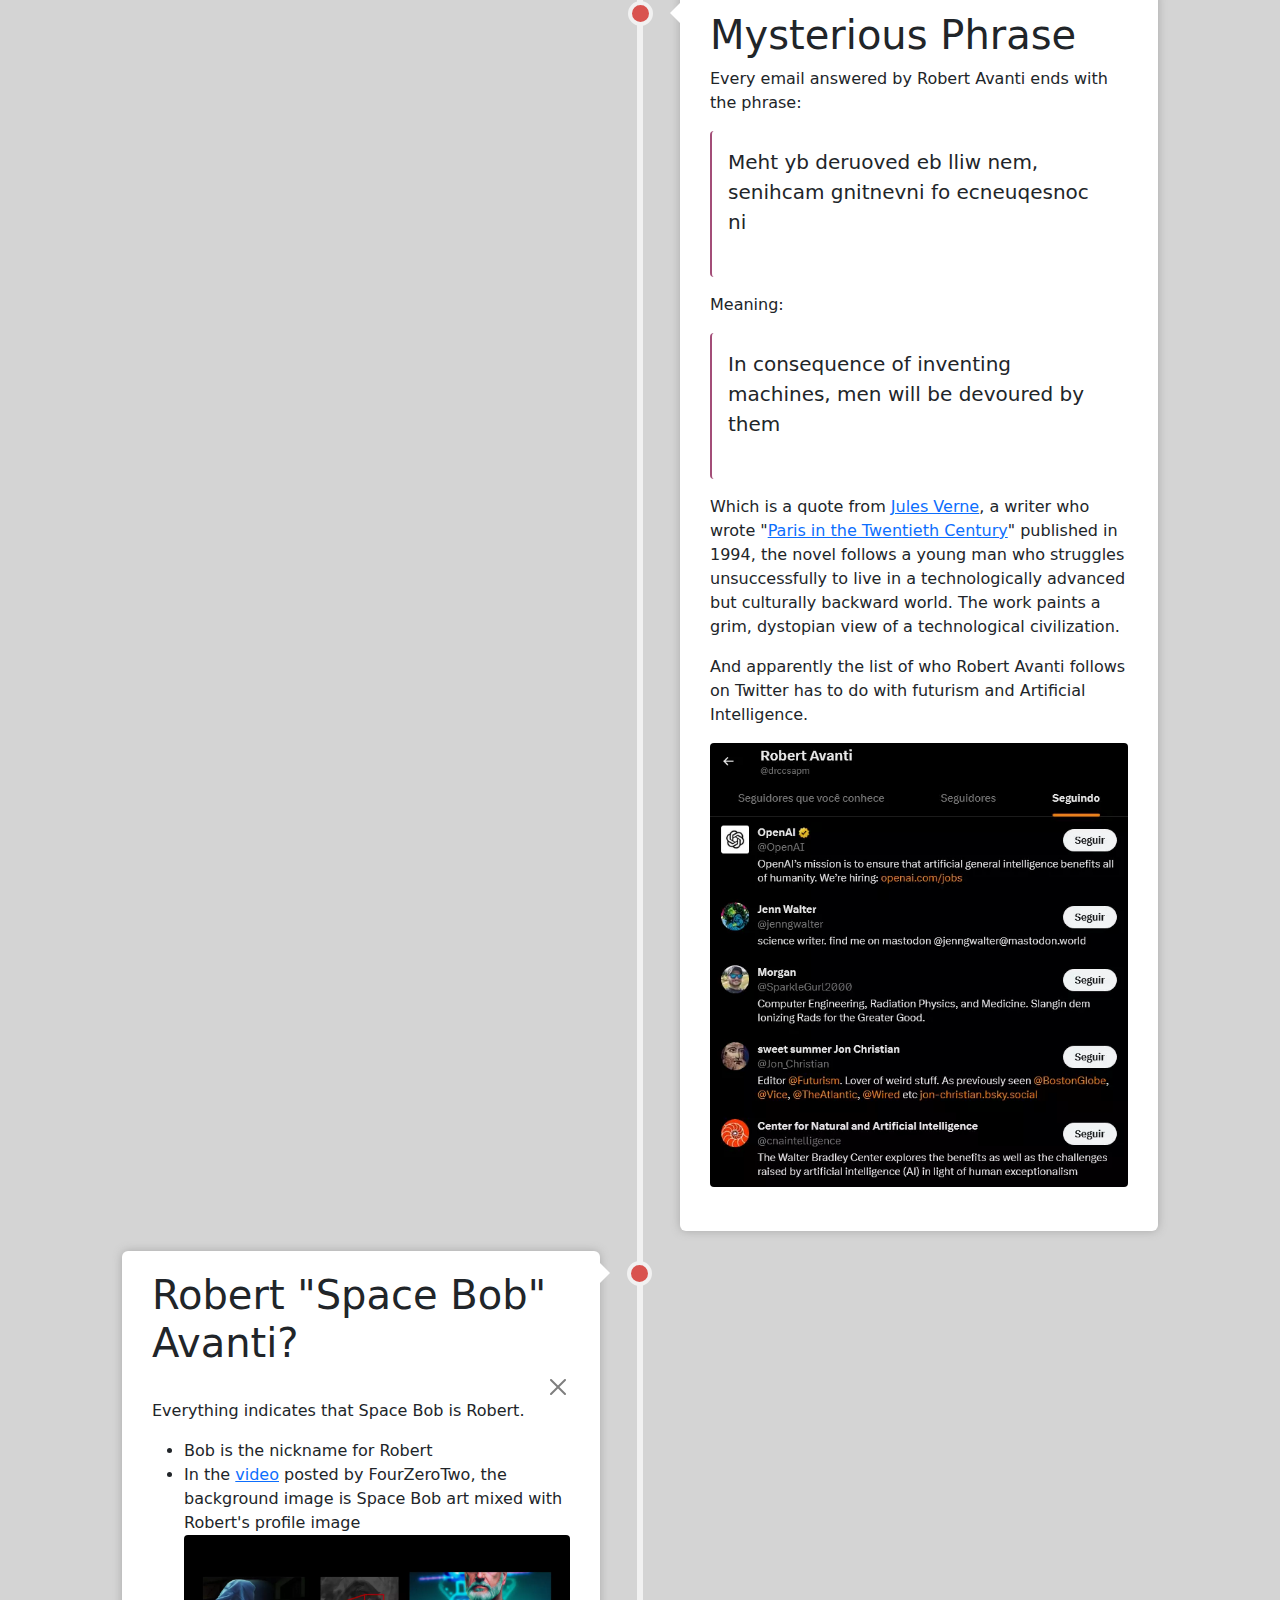
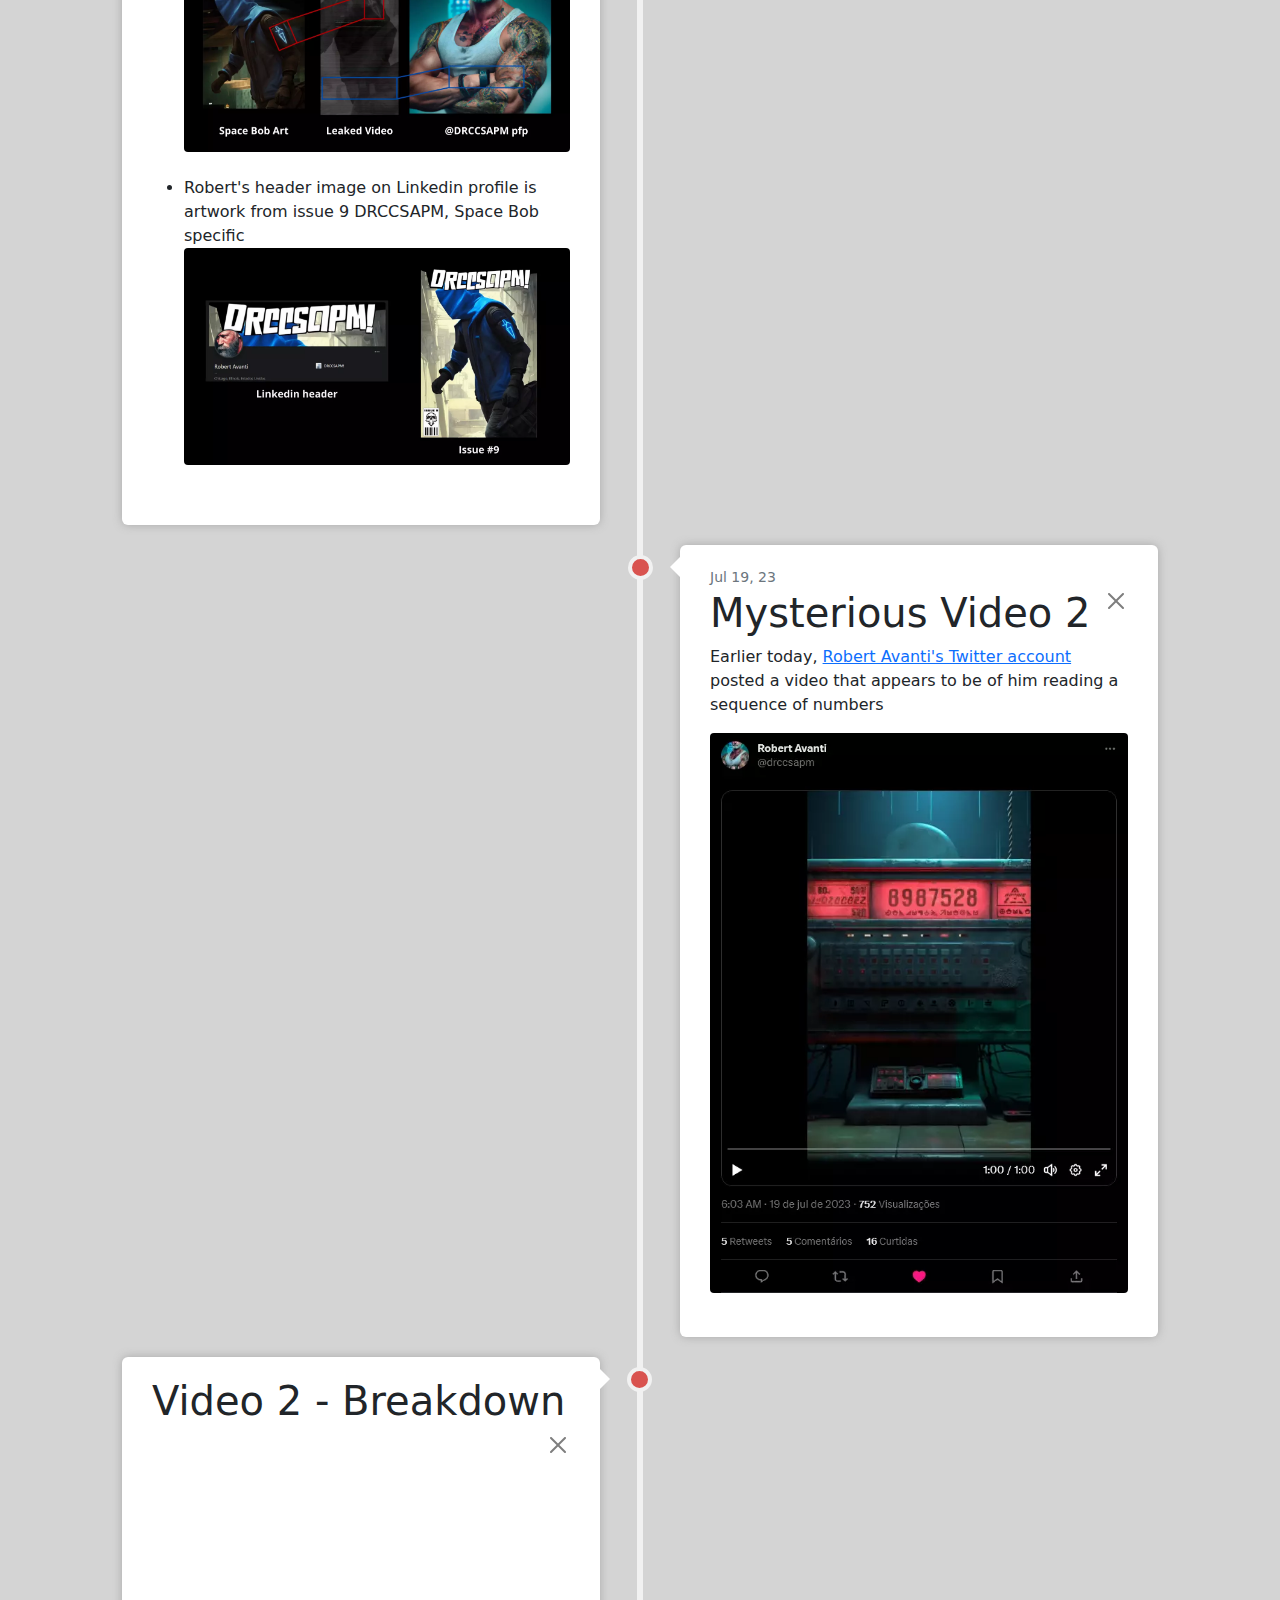
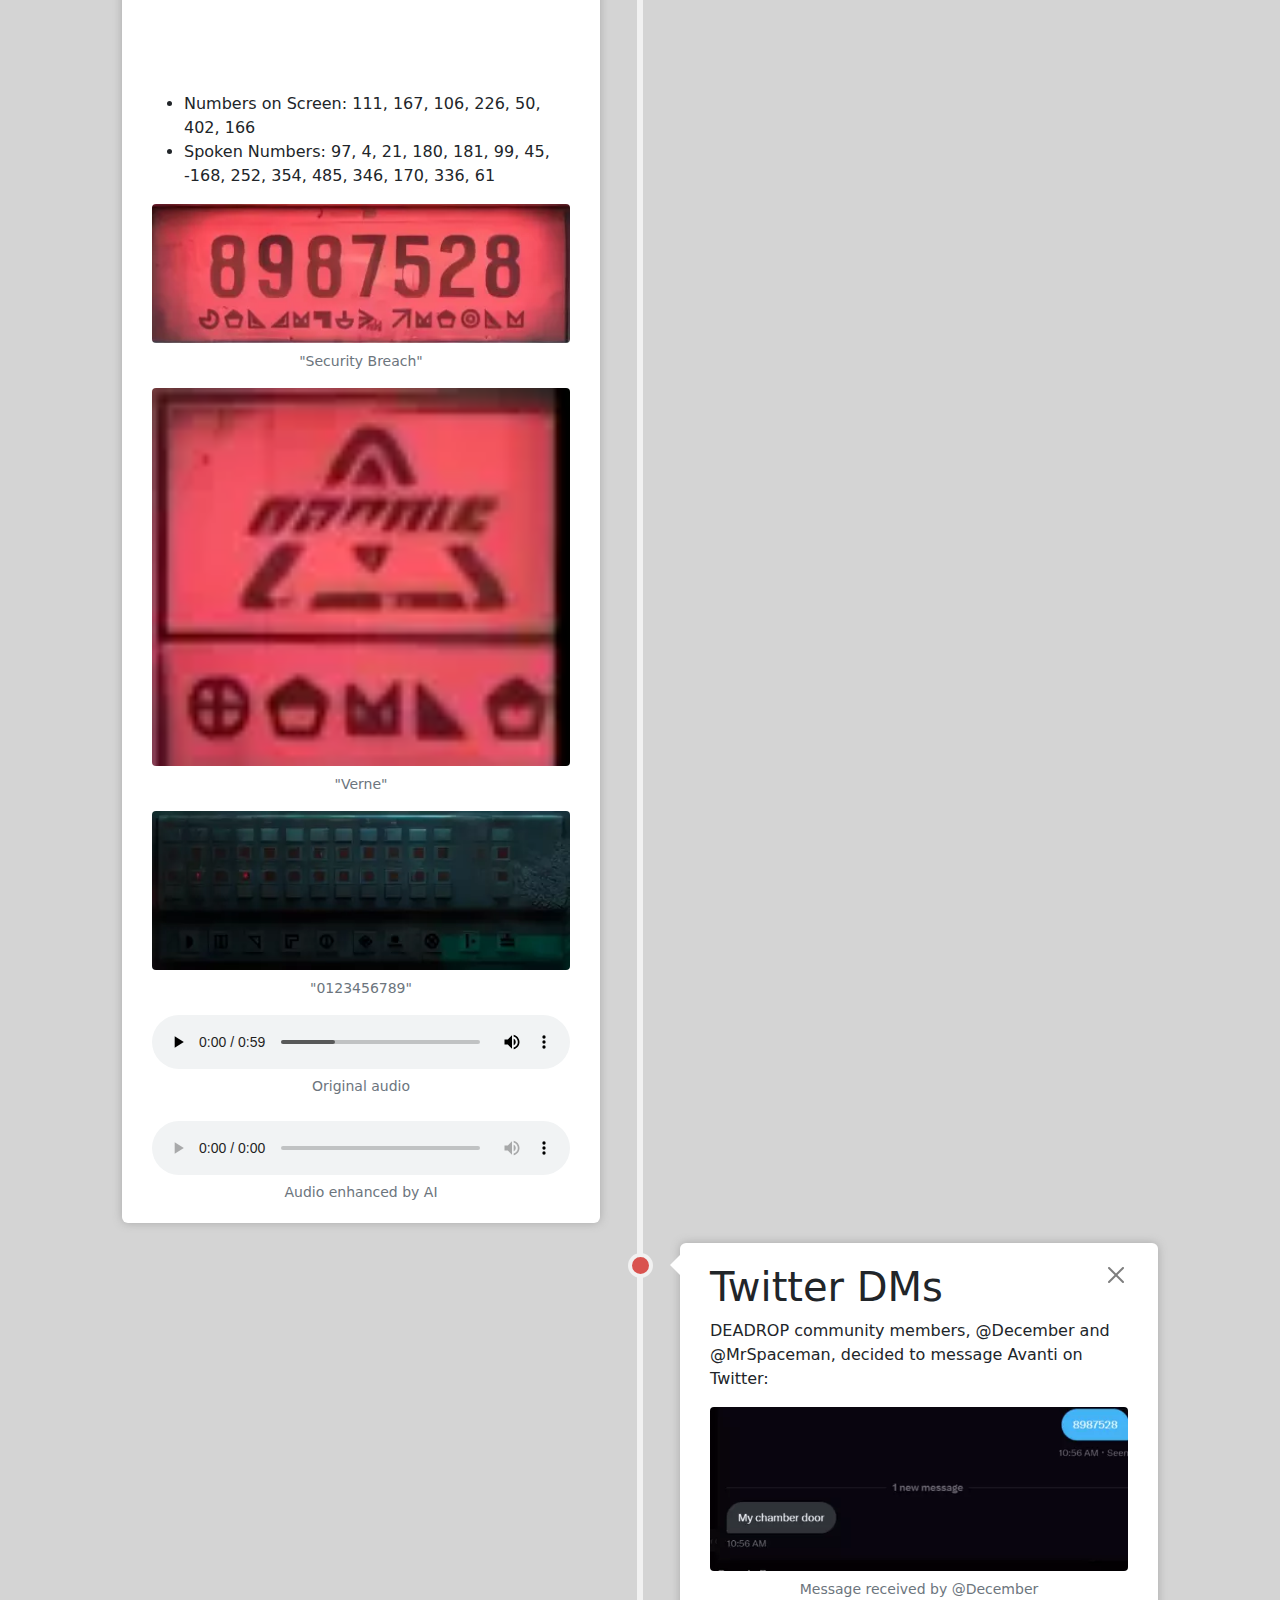
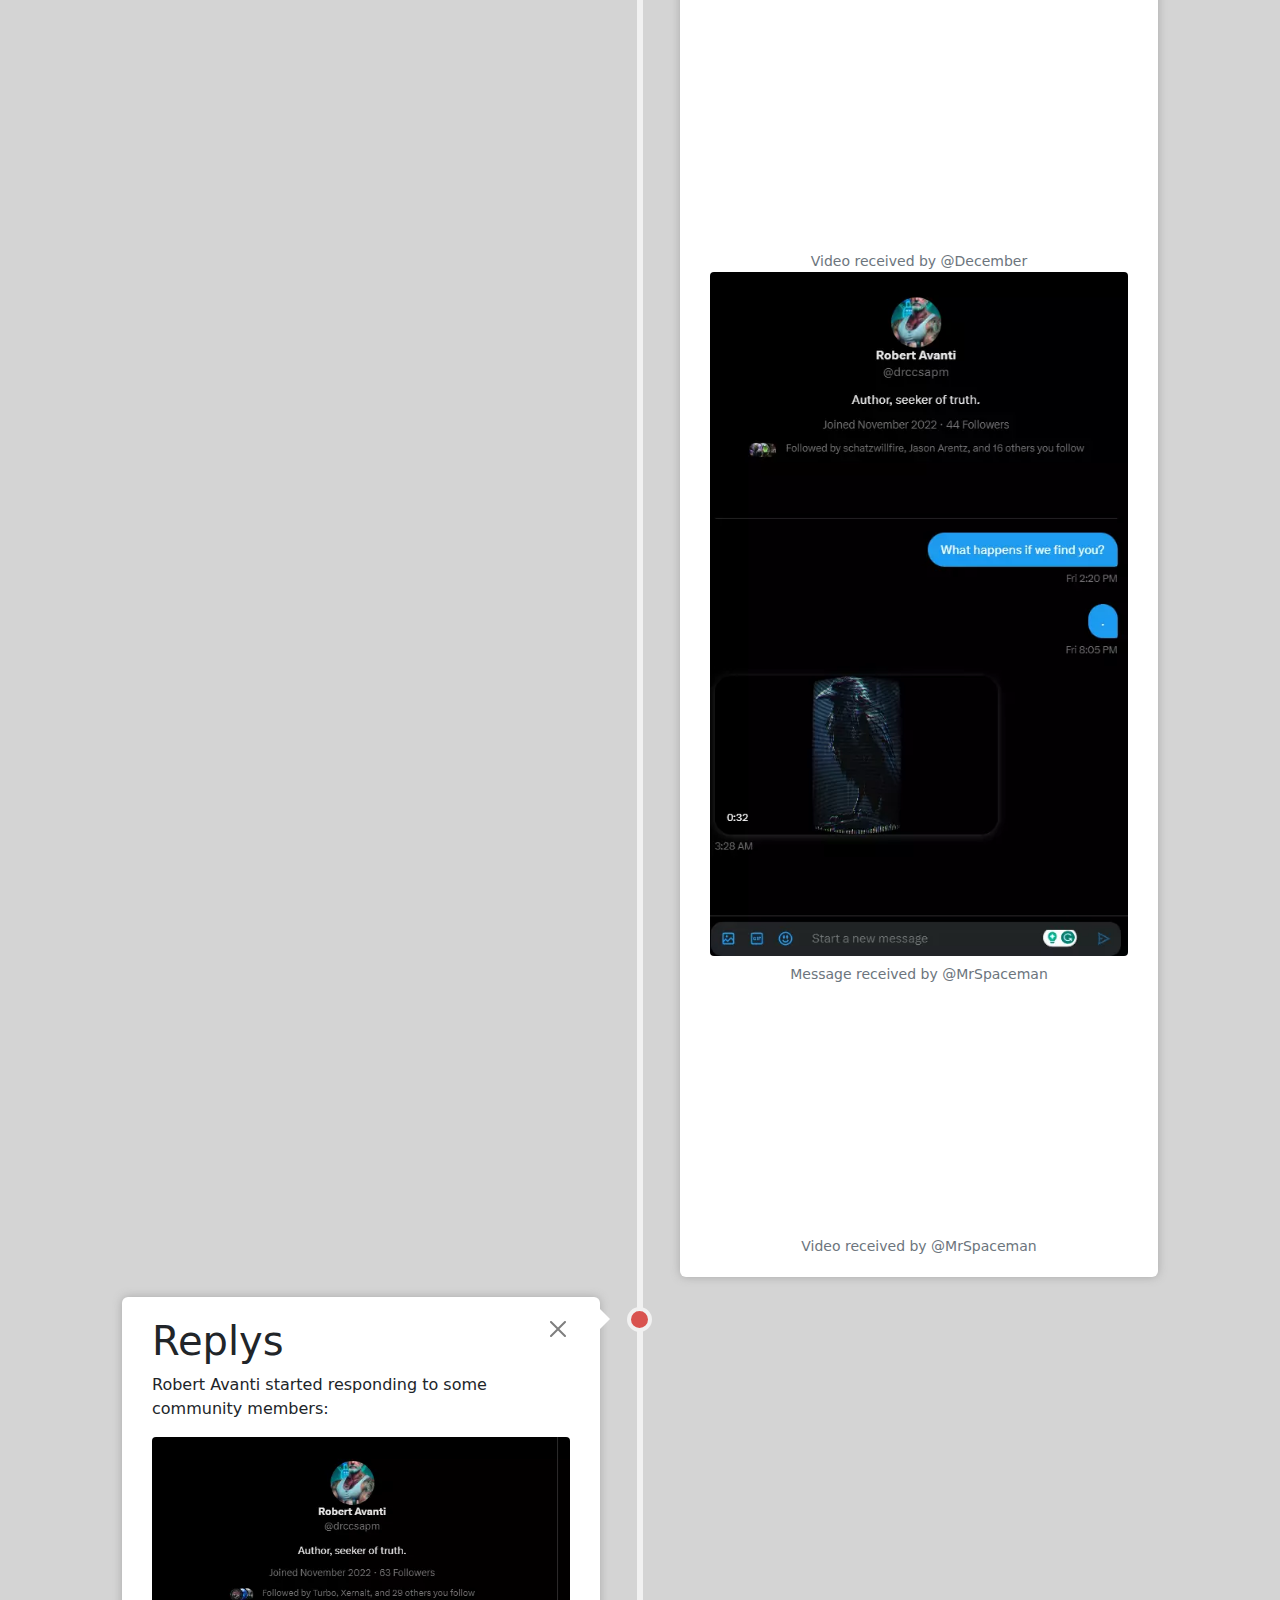
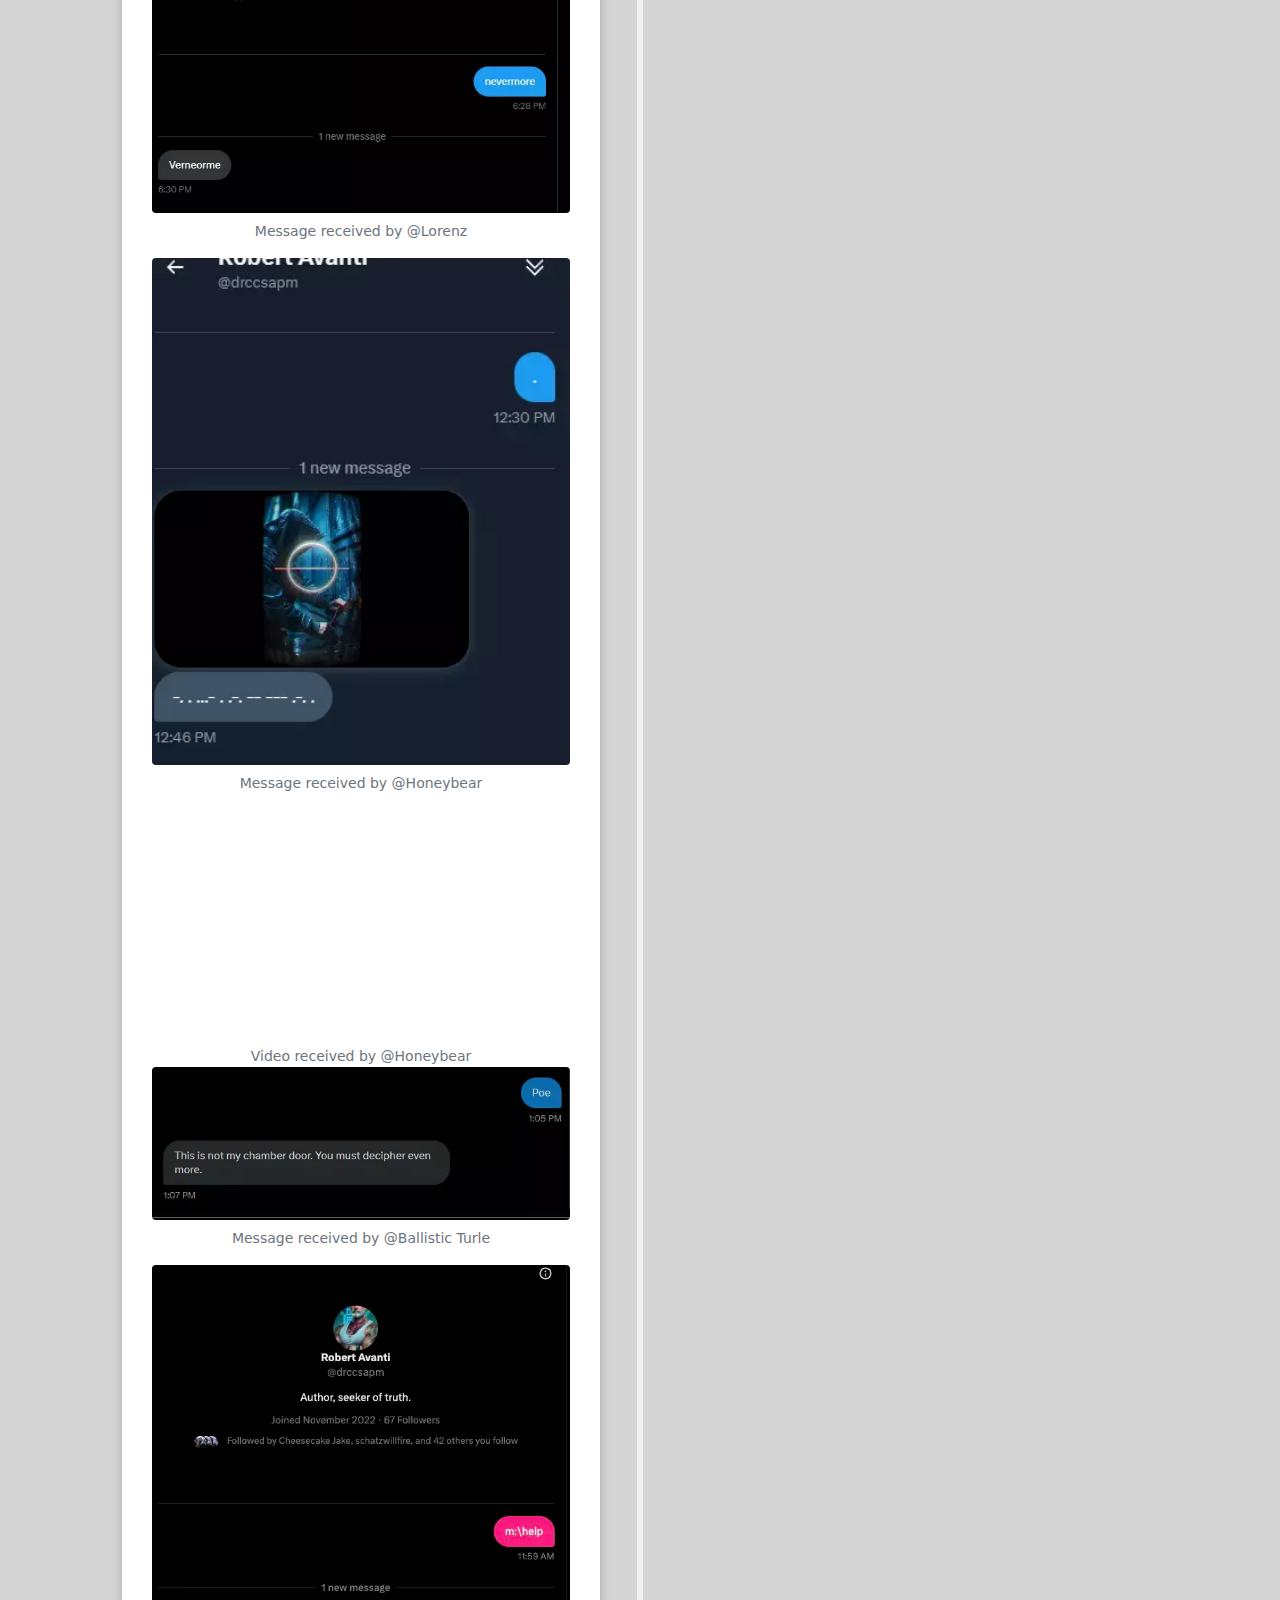
==== commit 2d4fae29: "Adição de vídeos recebidos e adição de novas DMs pelo Robert Avanti; Remoção de arquivos inutilizado" ====
--- a/index.html
+++ b/index.html
@@ -1219,6 +1219,18 @@
                 </figcaption>
               </figure>
             </a>
+            <div class="ratio ratio-16x9">
+              <embed
+                width="345"
+                height="240"
+                class="figure-img rounded"
+                src="https://www.youtube.com/embed/5E9496kOYC0?rel=0"
+                type="video/mp4"
+              />
+            </div>
+            <figcaption class="figure-caption text-center">
+              Video received by @December
+            </figcaption>
             <a
               href="./img/arg-2/robert-avanti-twitter-dm-mrspaceman.png"
               target="_blank"
@@ -1246,6 +1258,159 @@
                 </picture>
                 <figcaption class="figure-caption text-center">
                   Message received by @MrSpaceman
+                </figcaption>
+              </figure>
+            </a>
+            <div class="ratio ratio-16x9">
+              <embed
+                width="345"
+                height="240"
+                class="figure-img rounded"
+                src="https://www.youtube.com/embed/bsCtNygosMA?rel=0"
+                type="video/mp4"
+              />
+            </div>
+            <figcaption class="figure-caption text-center">
+              Video received by @MrSpaceman
+            </figcaption>
+          </div>
+        </div>
+        <!-- ////////////////////////////// -->
+        <div class="cont left">
+          <div class="content text-break">
+            <div class="clearfix">
+              <div class="float-start">
+                <h3 class="display-6">Replys</h3>
+              </div>
+              <a
+                href="#"
+                type="button"
+                class="btn-close float-end"
+                aria-label="Close"
+              ></a>
+            </div>
+            <p>Robert Avanti started responding to some community members:</p>
+            <a
+              href="./img/arg-2/robert-avanti-twitter-dm-lorenz.png"
+              target="_blank"
+              rel="noopener"
+            >
+              <figure class="figure">
+                <picture>
+                  <source
+                    srcset="./img/arg-2/robert-avanti-twitter-dm-lorenz.webp"
+                    type="image/webp"
+                  />
+                  <source
+                    srcset="./img/arg-2/robert-avanti-twitter-dm-lorenz.png"
+                    type="image/png"
+                  />
+                  <img
+                    width="460"
+                    height="260"
+                    src="./img/arg-2/robert-avanti-twitter-dm-lorenz.png"
+                    class="figure-img img-fluid rounded"
+                    alt=""
+                  />
+                </picture>
+                <figcaption class="figure-caption text-center">
+                  Message received by @Lorenz
+                </figcaption>
+              </figure>
+            </a>
+            <a
+              href="./img/arg-2/robert-avanti-twitter-dm-honeybear.png"
+              target="_blank"
+              rel="noopener"
+            >
+              <figure class="figure">
+                <picture>
+                  <source
+                    srcset="./img/arg-2/robert-avanti-twitter-dm-honeybear.webp"
+                    type="image/webp"
+                  />
+                  <source
+                    srcset="./img/arg-2/robert-avanti-twitter-dm-honeybear.png"
+                    type="image/png"
+                  />
+                  <img
+                    width="460"
+                    height="260"
+                    src="./img/arg-2/robert-avanti-twitter-dm-honeybear.png"
+                    class="figure-img img-fluid rounded"
+                    alt=""
+                  />
+                </picture>
+                <figcaption class="figure-caption text-center">
+                  Message received by @Honeybear
+                </figcaption>
+              </figure>
+            </a>
+            <div class="ratio ratio-16x9">
+              <embed
+                width="345"
+                height="240"
+                class="figure-img rounded"
+                src="https://www.youtube.com/embed/VBCHfbsfJA8?rel=0"
+                type="video/mp4"
+              />
+            </div>
+            <figcaption class="figure-caption text-center">
+              Video received by @Honeybear
+            </figcaption>
+            <a
+              href="./img/arg-2/robert-avanti-twitter-dm-turtle.png"
+              target="_blank"
+              rel="noopener"
+            >
+              <figure class="figure">
+                <picture>
+                  <source
+                    srcset="./img/arg-2/robert-avanti-twitter-dm-turtle.webp"
+                    type="image/webp"
+                  />
+                  <source
+                    srcset="./img/arg-2/robert-avanti-twitter-dm-turtle.png"
+                    type="image/png"
+                  />
+                  <img
+                    width="460"
+                    height="260"
+                    src="./img/arg-2/robert-avanti-twitter-dm-turtle.png"
+                    class="figure-img img-fluid rounded"
+                    alt=""
+                  />
+                </picture>
+                <figcaption class="figure-caption text-center">
+                  Message received by @Ballistic Turle
+                </figcaption>
+              </figure>
+            </a>
+            <a
+              href="./img/arg-2/robert-avanti-twitter-dm-lolo.png"
+              target="_blank"
+              rel="noopener"
+            >
+              <figure class="figure">
+                <picture>
+                  <source
+                    srcset="./img/arg-2/robert-avanti-twitter-dm-lolo.webp"
+                    type="image/webp"
+                  />
+                  <source
+                    srcset="./img/arg-2/robert-avanti-twitter-dm-lolo.png"
+                    type="image/png"
+                  />
+                  <img
+                    width="460"
+                    height="260"
+                    src="./img/arg-2/robert-avanti-twitter-dm-lolo.png"
+                    class="figure-img img-fluid rounded"
+                    alt=""
+                  />
+                </picture>
+                <figcaption class="figure-caption text-center">
+                  Message received by @LoLo
                 </figcaption>
               </figure>
             </a>
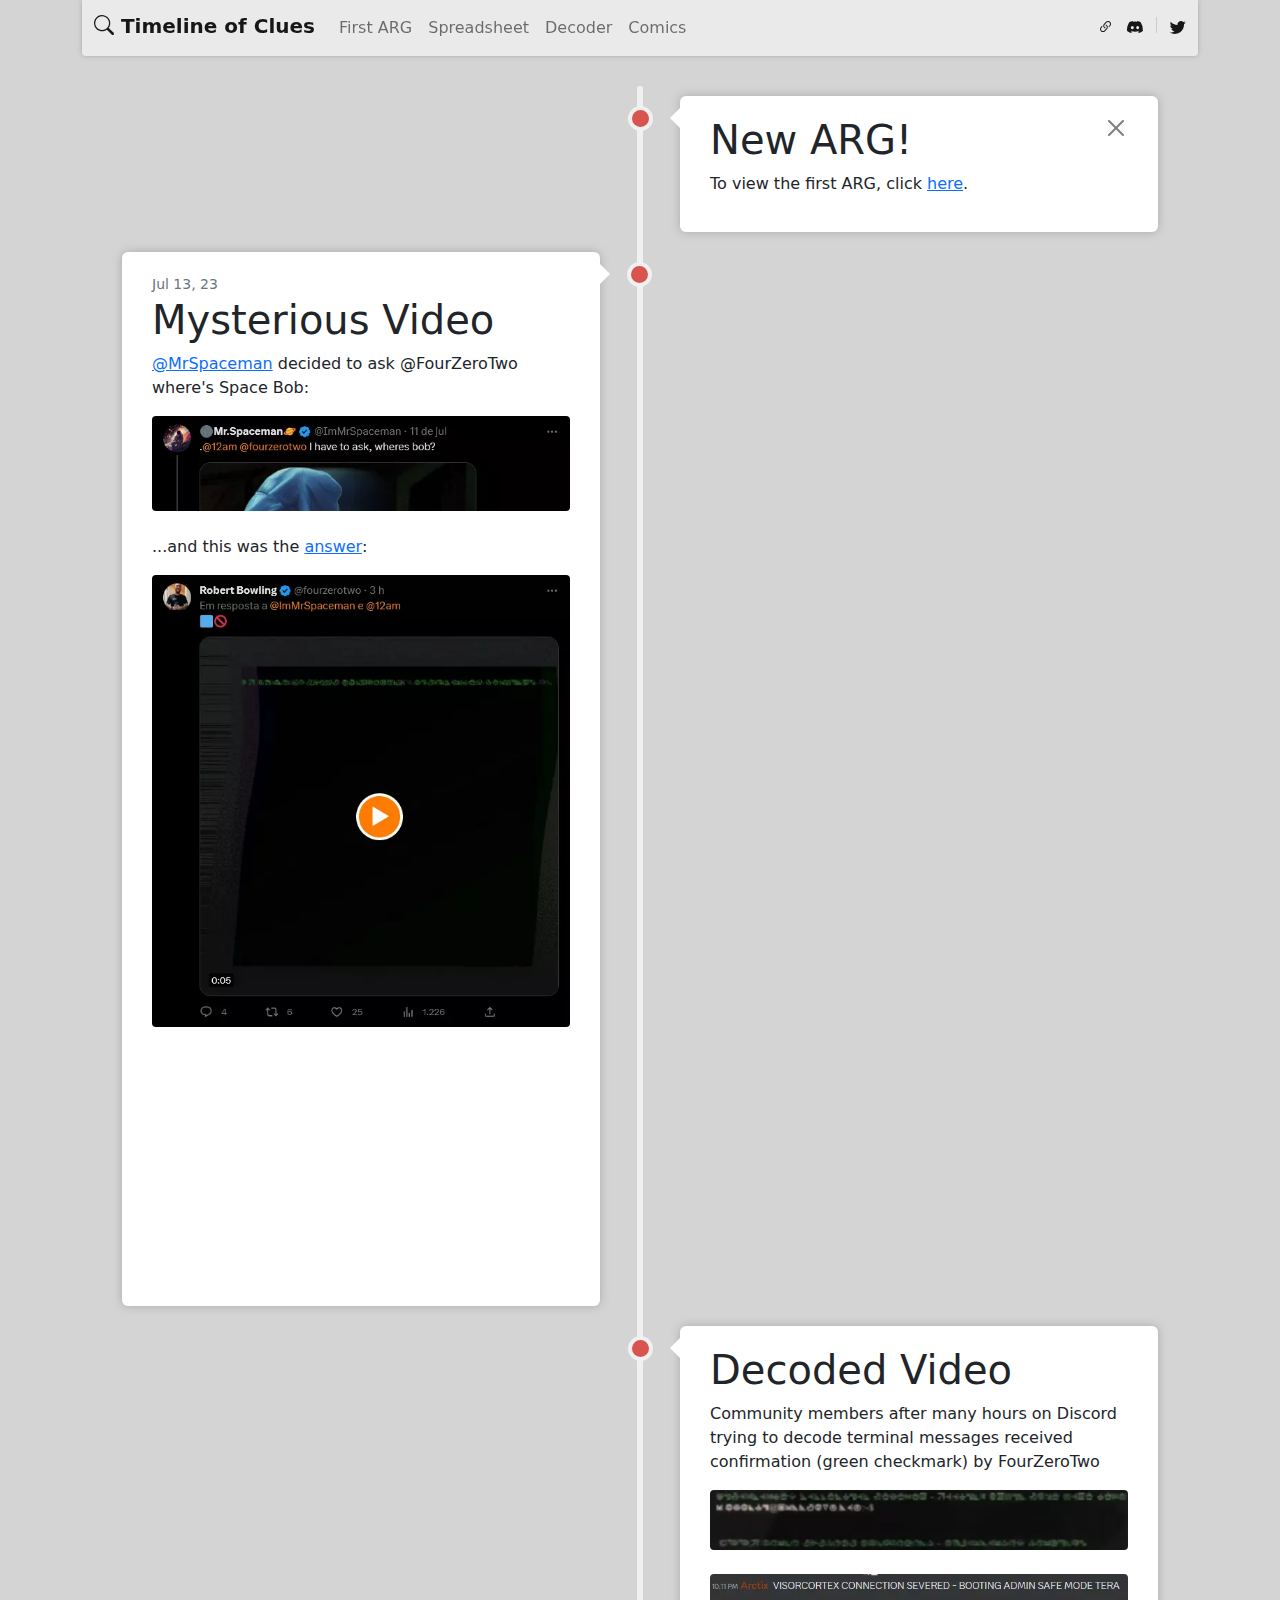
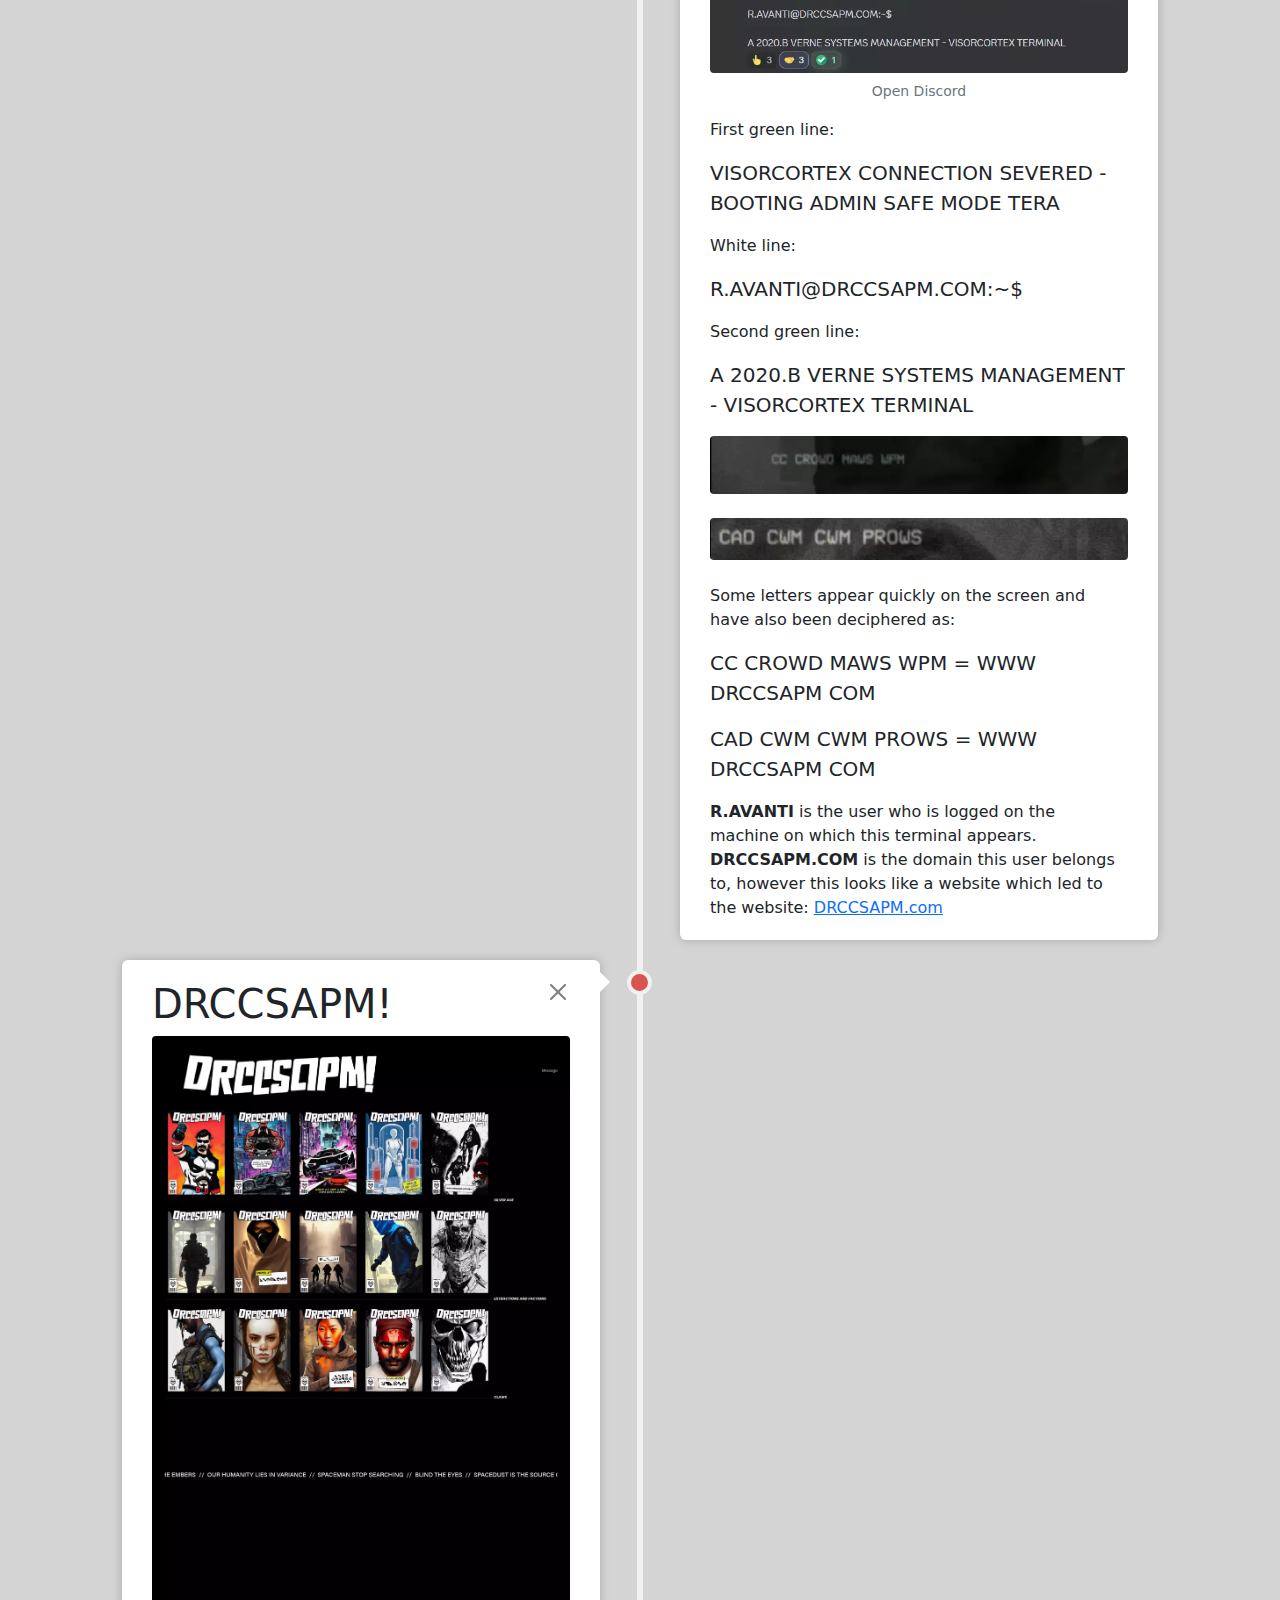
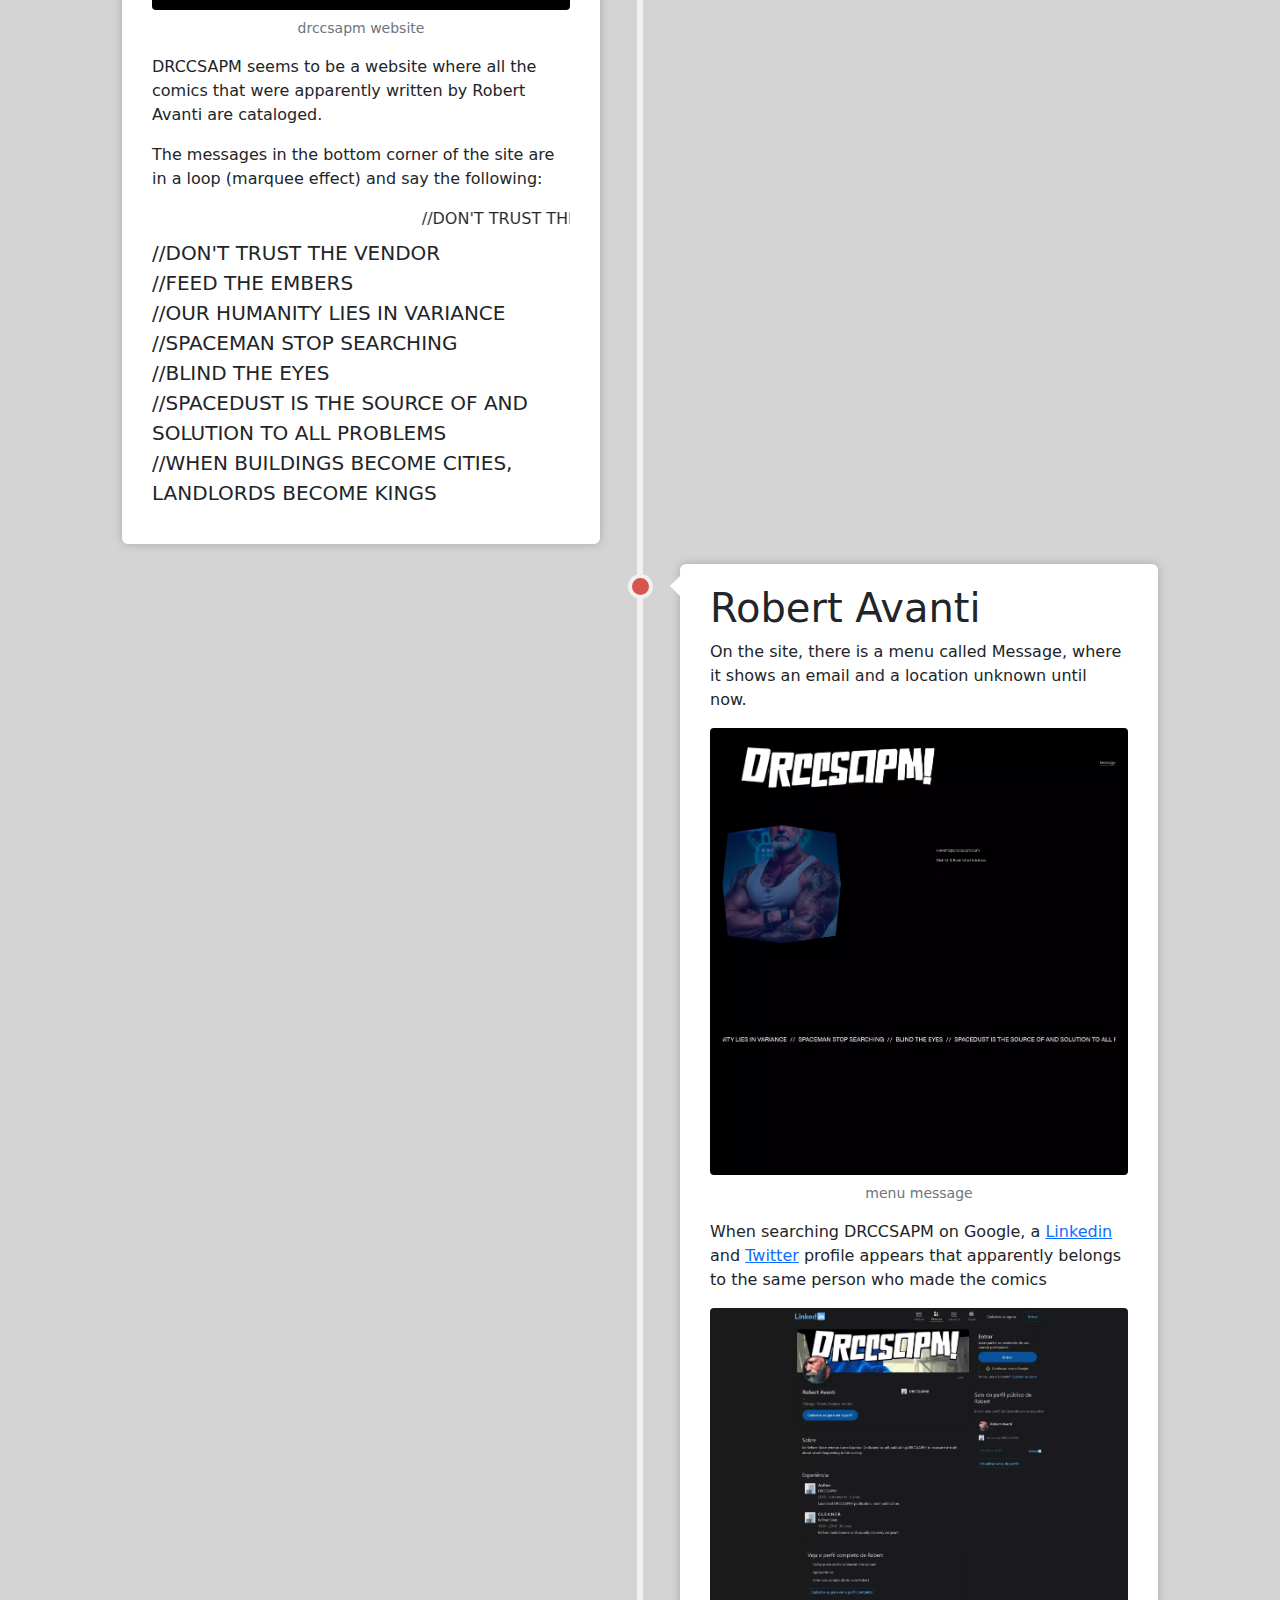
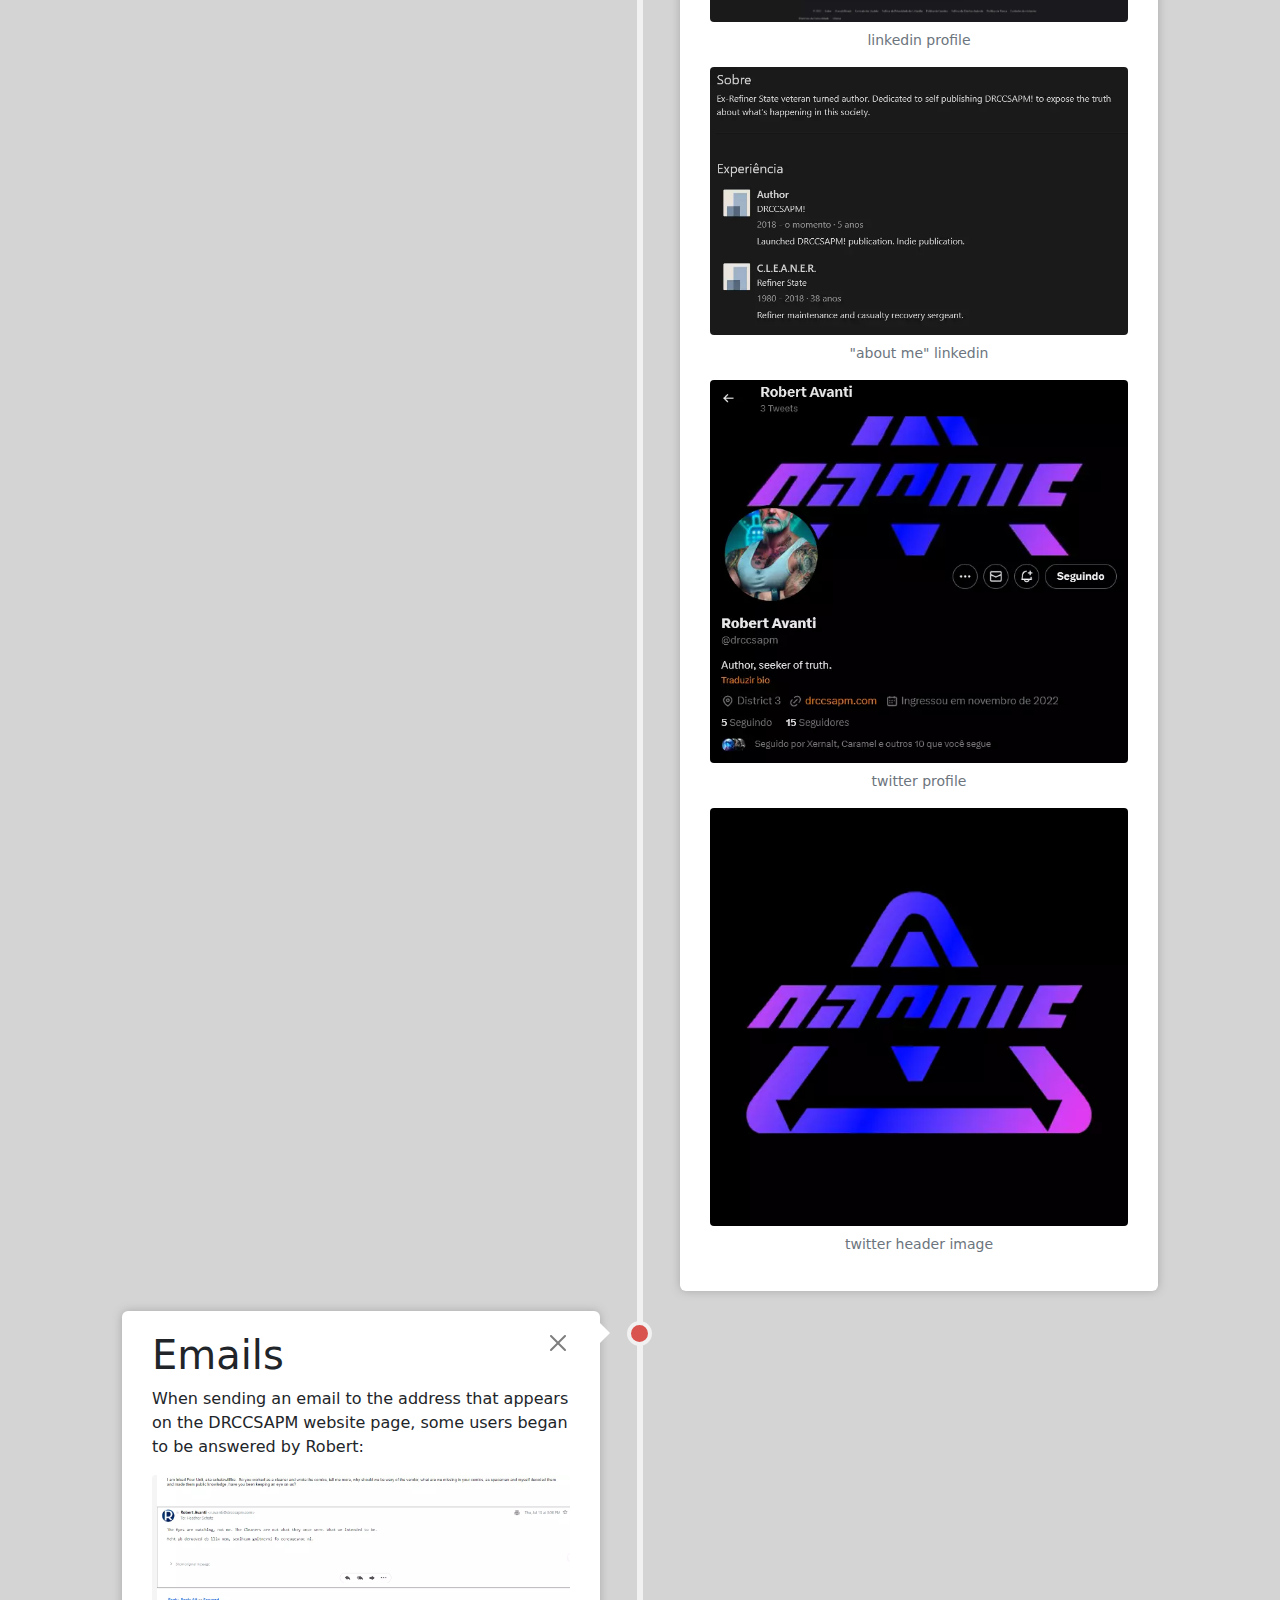
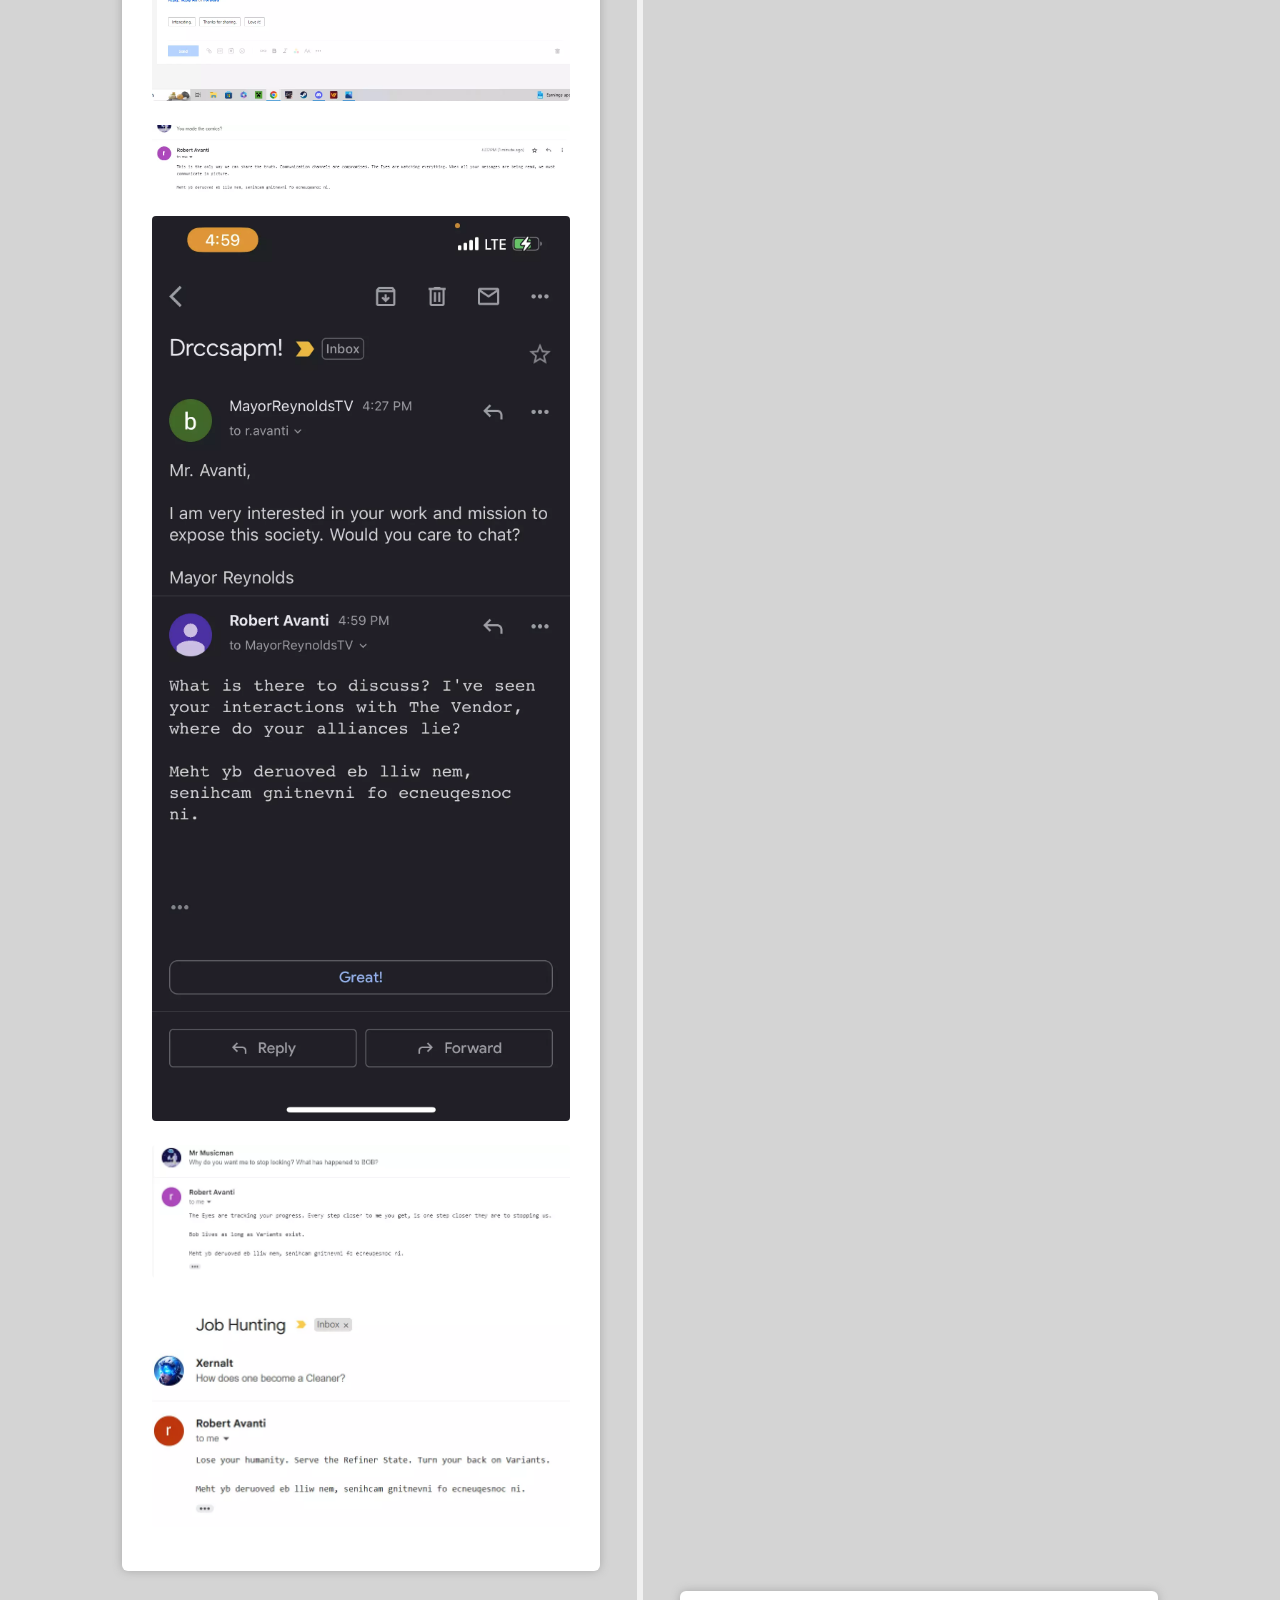
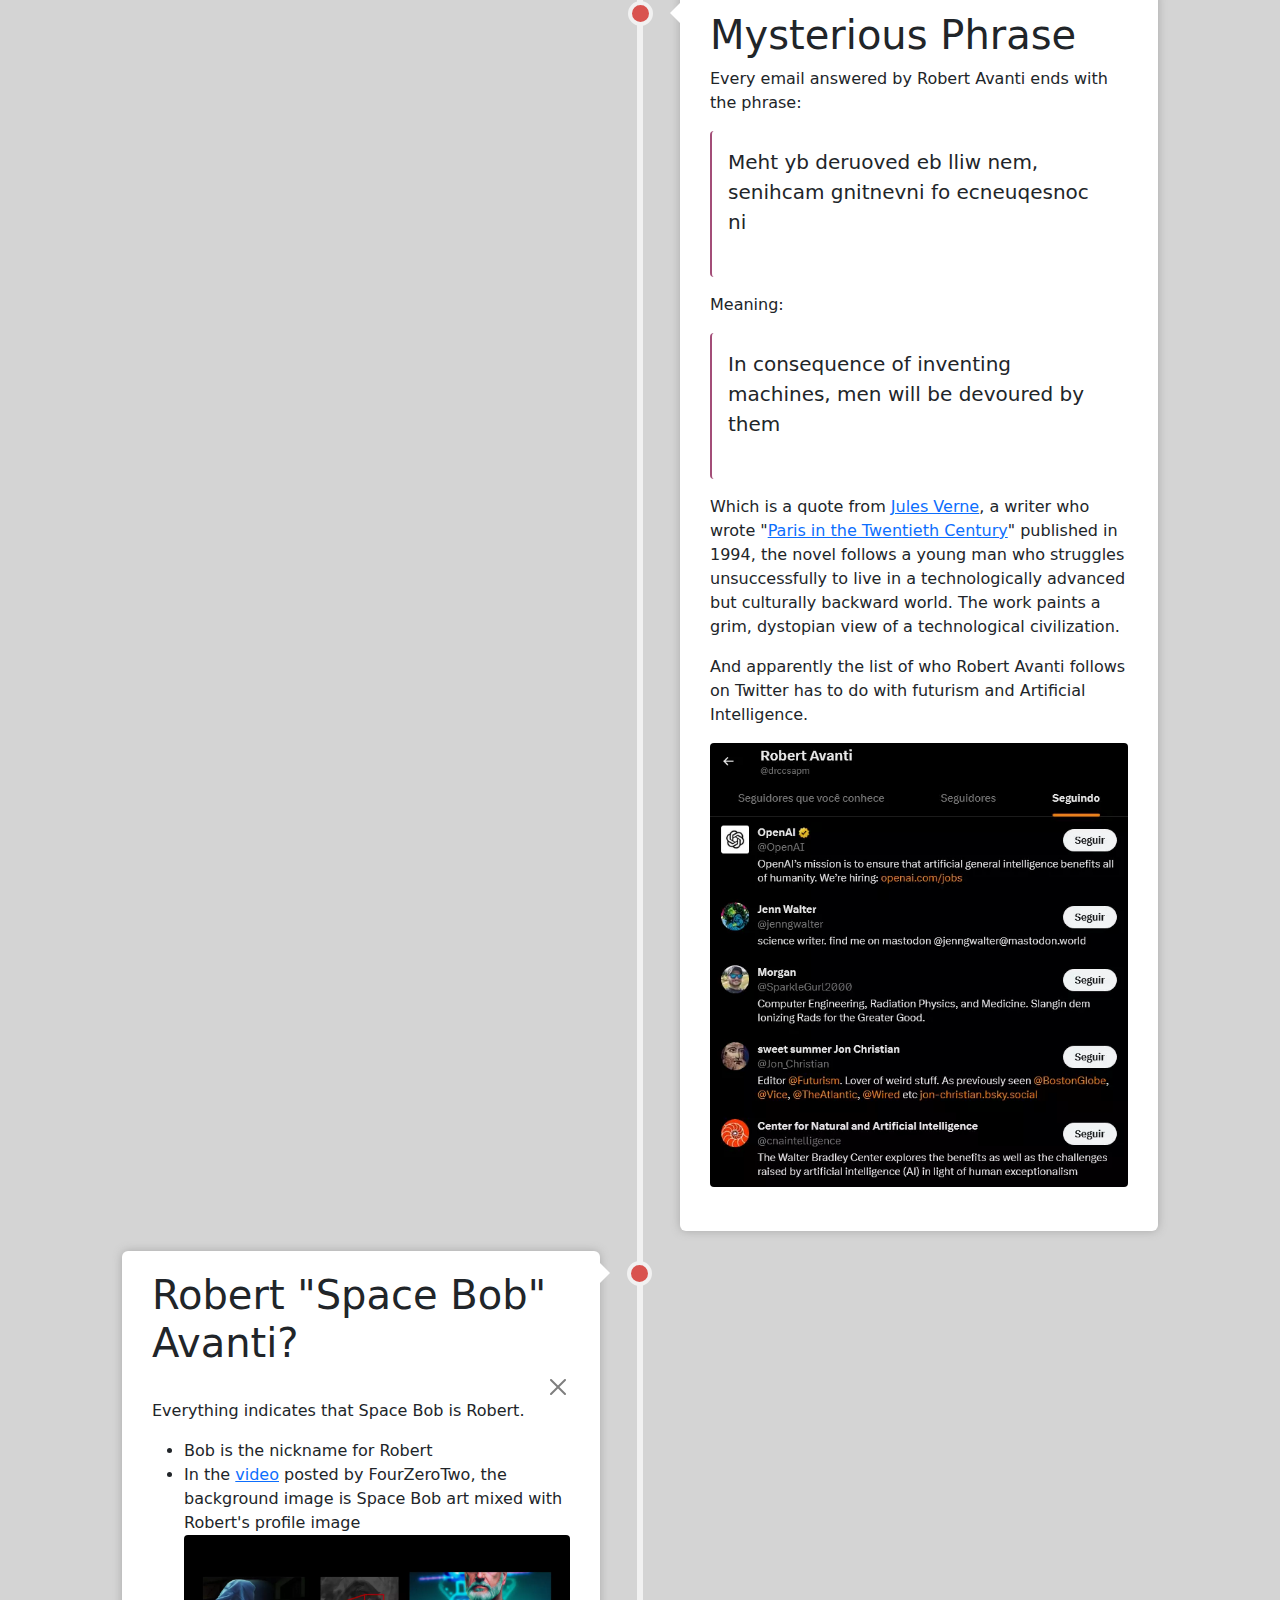
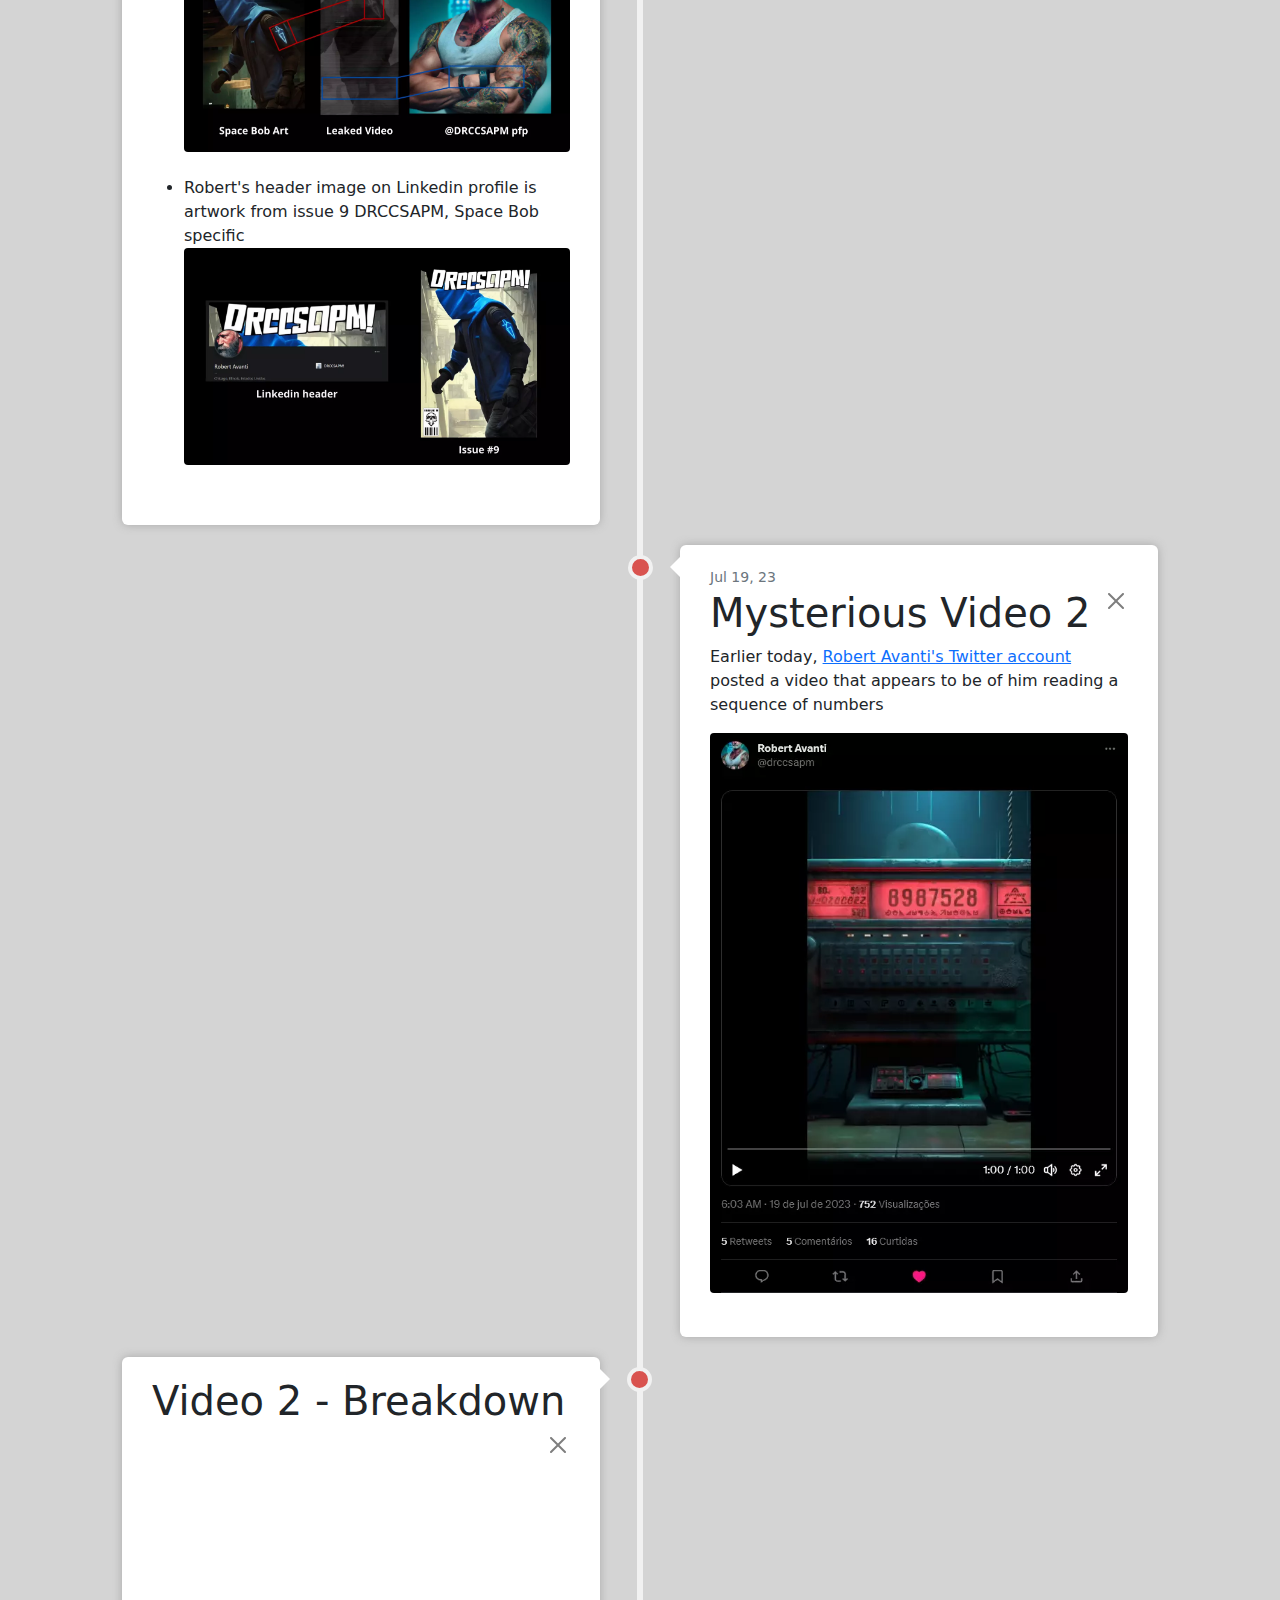
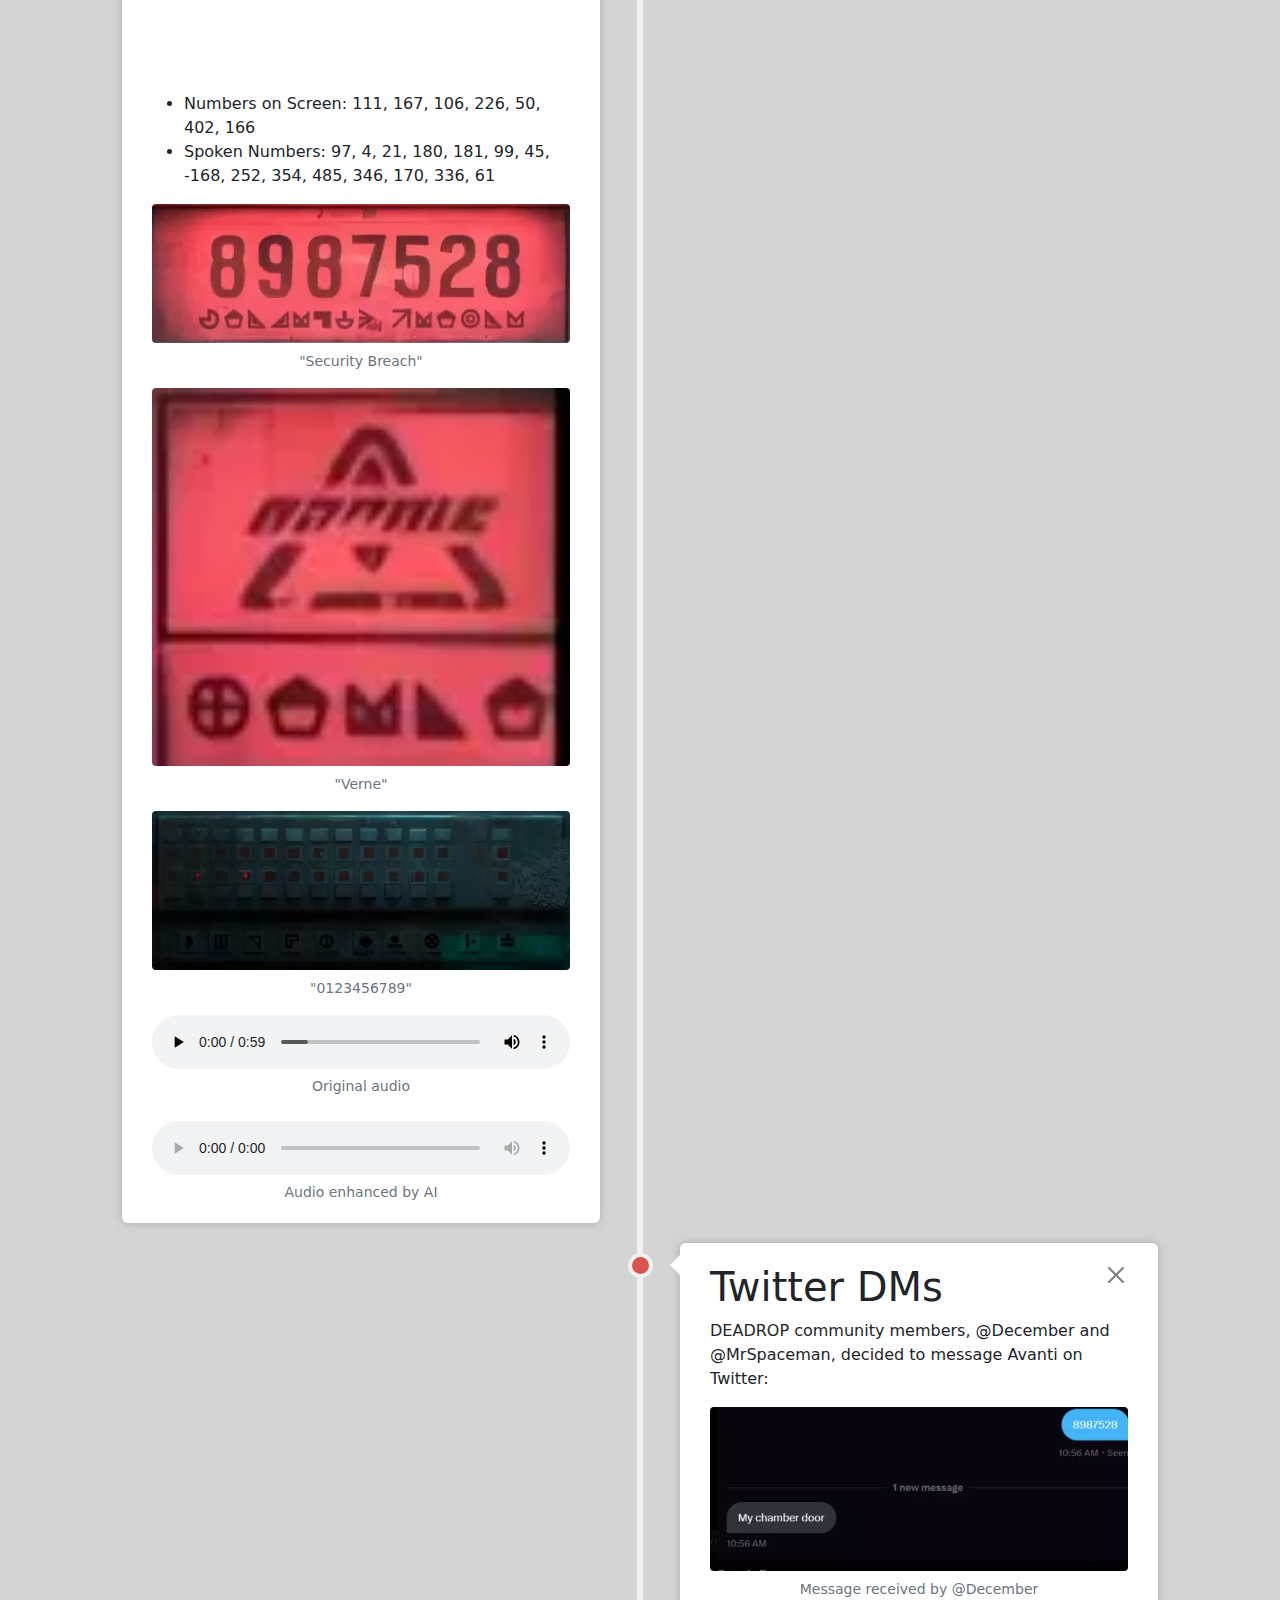
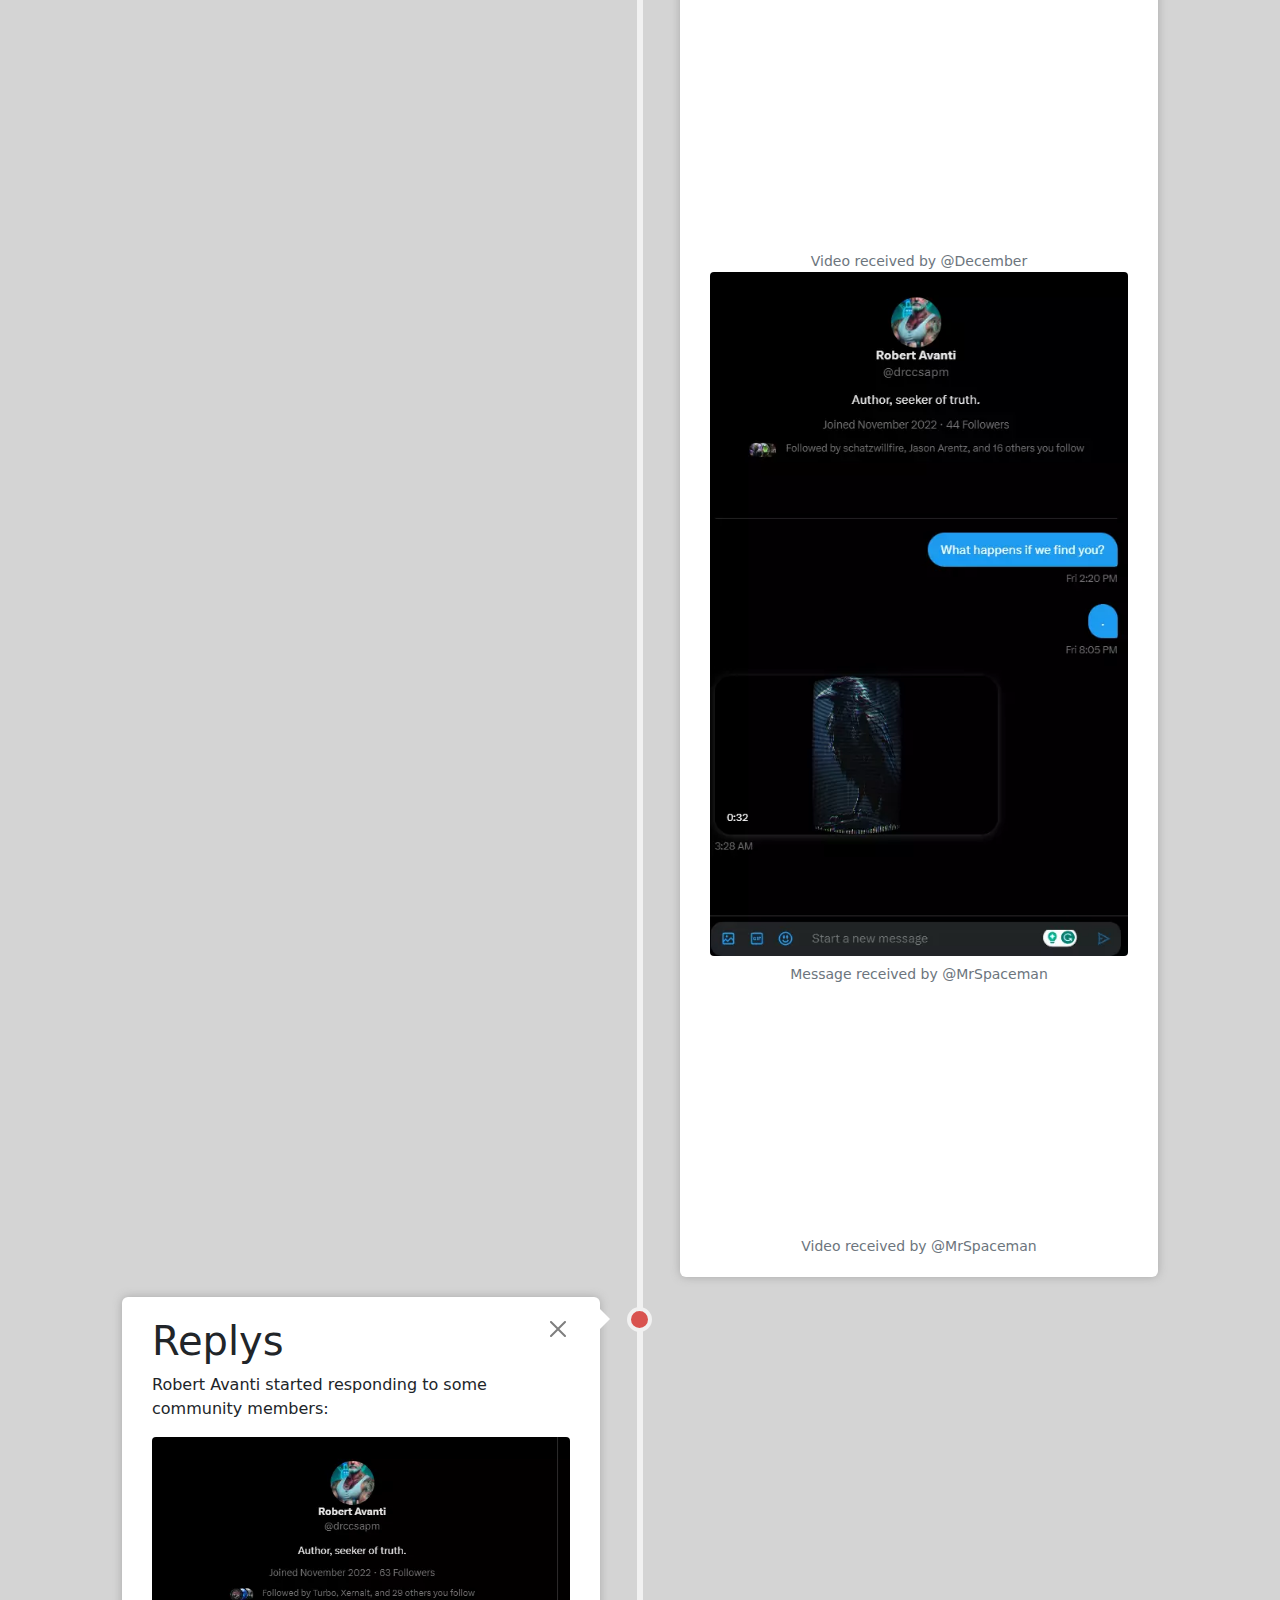
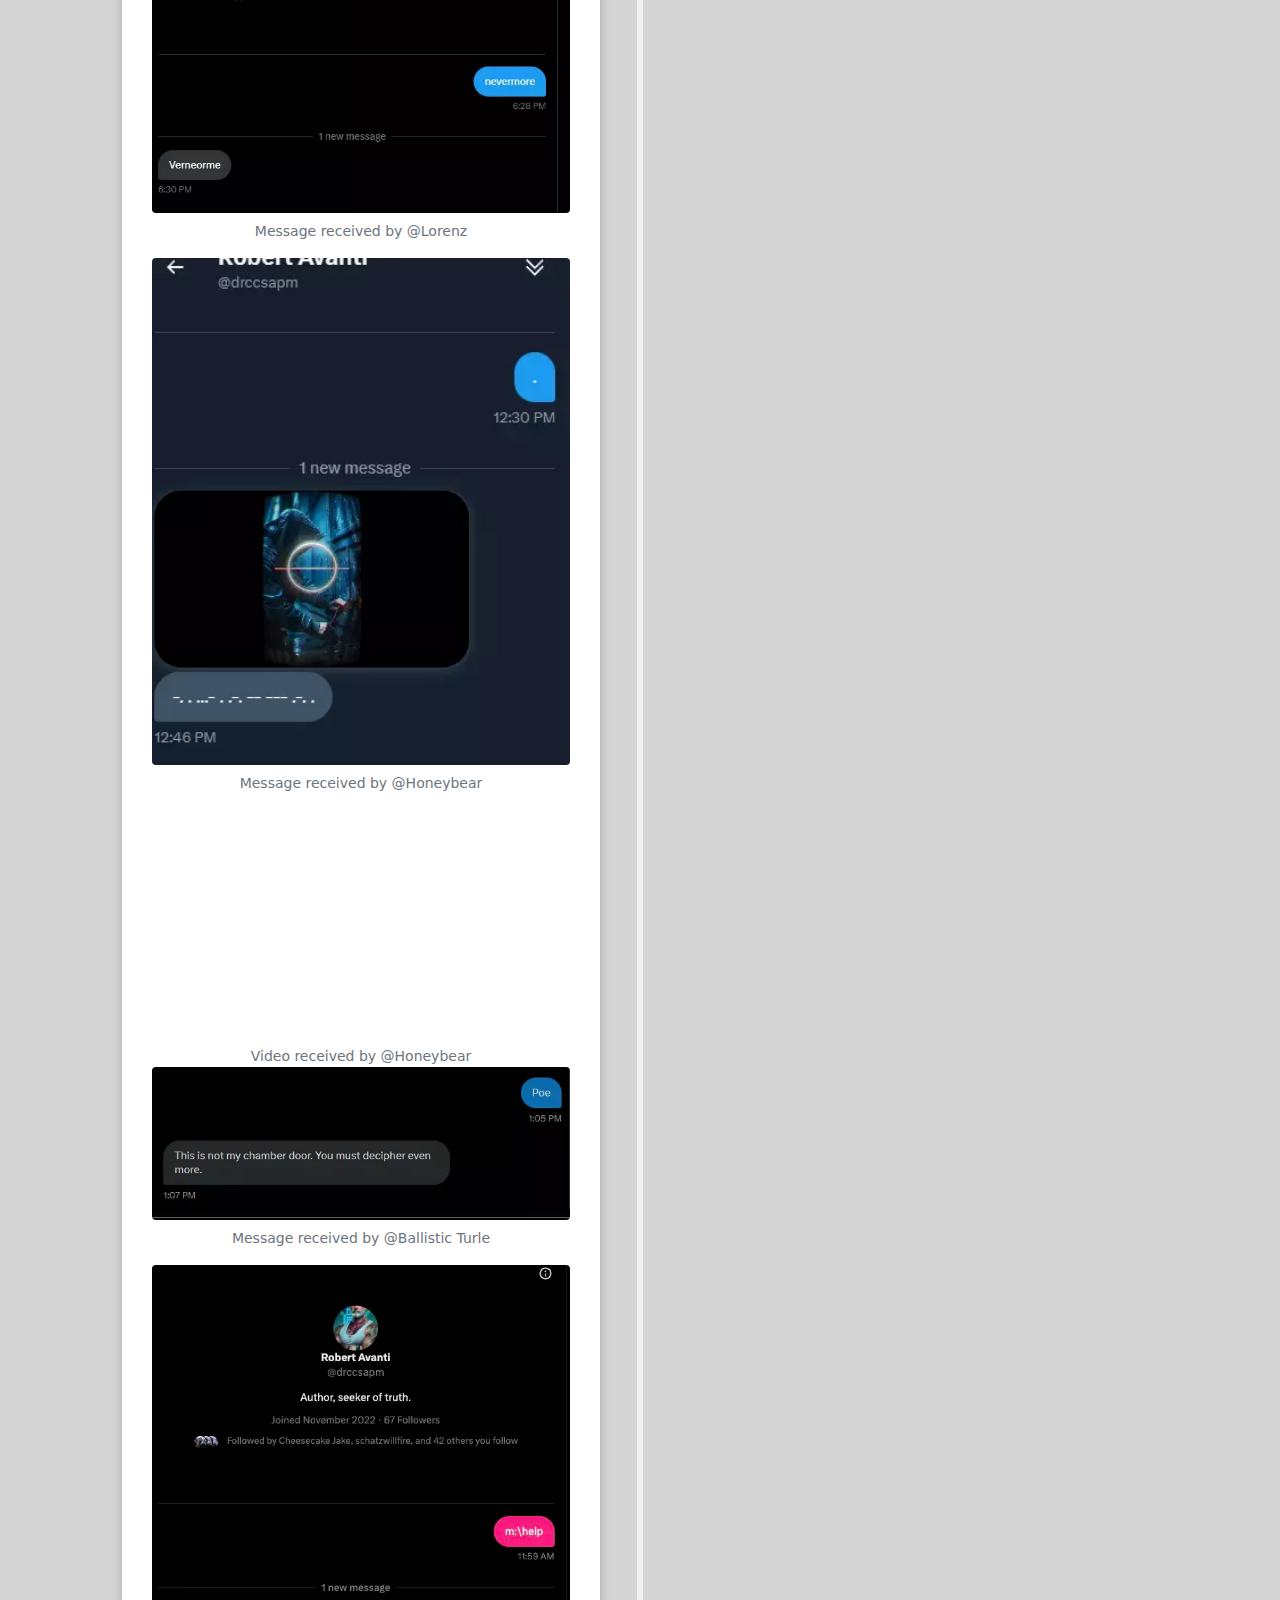
==== commit f37c1324: "Adição da página escondida que estava no site drccsapm.com" ====
--- a/index.html
+++ b/index.html
@@ -1417,6 +1417,91 @@
           </div>
         </div>
         <!-- ////////////////////////////// -->
+        <div class="cont right">
+          <div class="content text-break">
+            <div class="clearfix">
+              <div class="float-start">
+                <h3 class="display-6">Hidden page!</h3>
+              </div>
+              <a
+                href="#"
+                type="button"
+                class="btn-close float-end"
+                aria-label="Close"
+              ></a>
+            </div>
+            <p>
+              Community member @ClicheUsername decided to try using the number
+              present on the machine that appears in the video that Robert
+              Avanti posted on Twitter and...
+            </p>
+            <a
+              href="./img/arg-2/discord-member-clue.png"
+              target="_blank"
+              rel="noopener"
+            >
+              <figure class="figure">
+                <picture>
+                  <source
+                    srcset="./img/arg-2/discord-member-clue.webp"
+                    type="image/webp"
+                  />
+                  <source
+                    srcset="./img/arg-2/discord-member-clue.png"
+                    type="image/png"
+                  />
+                  <img
+                    width="460"
+                    height="260"
+                    src="./img/arg-2/discord-member-clue.png"
+                    class="figure-img img-fluid rounded"
+                    alt=""
+                  />
+                </picture>
+              </figure>
+            </a>
+            <a
+              href="./img/arg-2/drccsapm-hidden-page.png"
+              target="_blank"
+              rel="noopener"
+            >
+              <figure class="figure">
+                <picture>
+                  <source
+                    srcset="./img/arg-2/drccsapm-hidden-page.webp"
+                    type="image/webp"
+                  />
+                  <source
+                    srcset="./img/arg-2/drccsapm-hidden-page.png"
+                    type="image/png"
+                  />
+                  <img
+                    width="460"
+                    height="260"
+                    src="./img/arg-2/drccsapm-hidden-page.png"
+                    class="figure-img img-fluid rounded"
+                    alt=""
+                  />
+                </picture>
+                <figcaption class="figure-caption text-center">
+                  Hidden page on DRCCSAPM website
+                </figcaption>
+              </figure>
+            </a>
+            <a
+              href="https://www.drccsapm.com/8987528"
+              target="_blank"
+              rel="noopener"
+              style="text-align: center"
+              >DRCCSAPM.com/8987528</a
+            >
+            <p>
+              A new page appears, asking for a password. It looks like a Unix
+              terminal, already connected to the <b>R.AVANTI</b> user.
+            </p>
+          </div>
+        </div>
+        <!-- ////////////////////////////// -->
         <!-- <div class="position-relative">
           <div class="final-checkpoint position-absolute top-50 start-50 translate-middle"></div>
         </div> -->
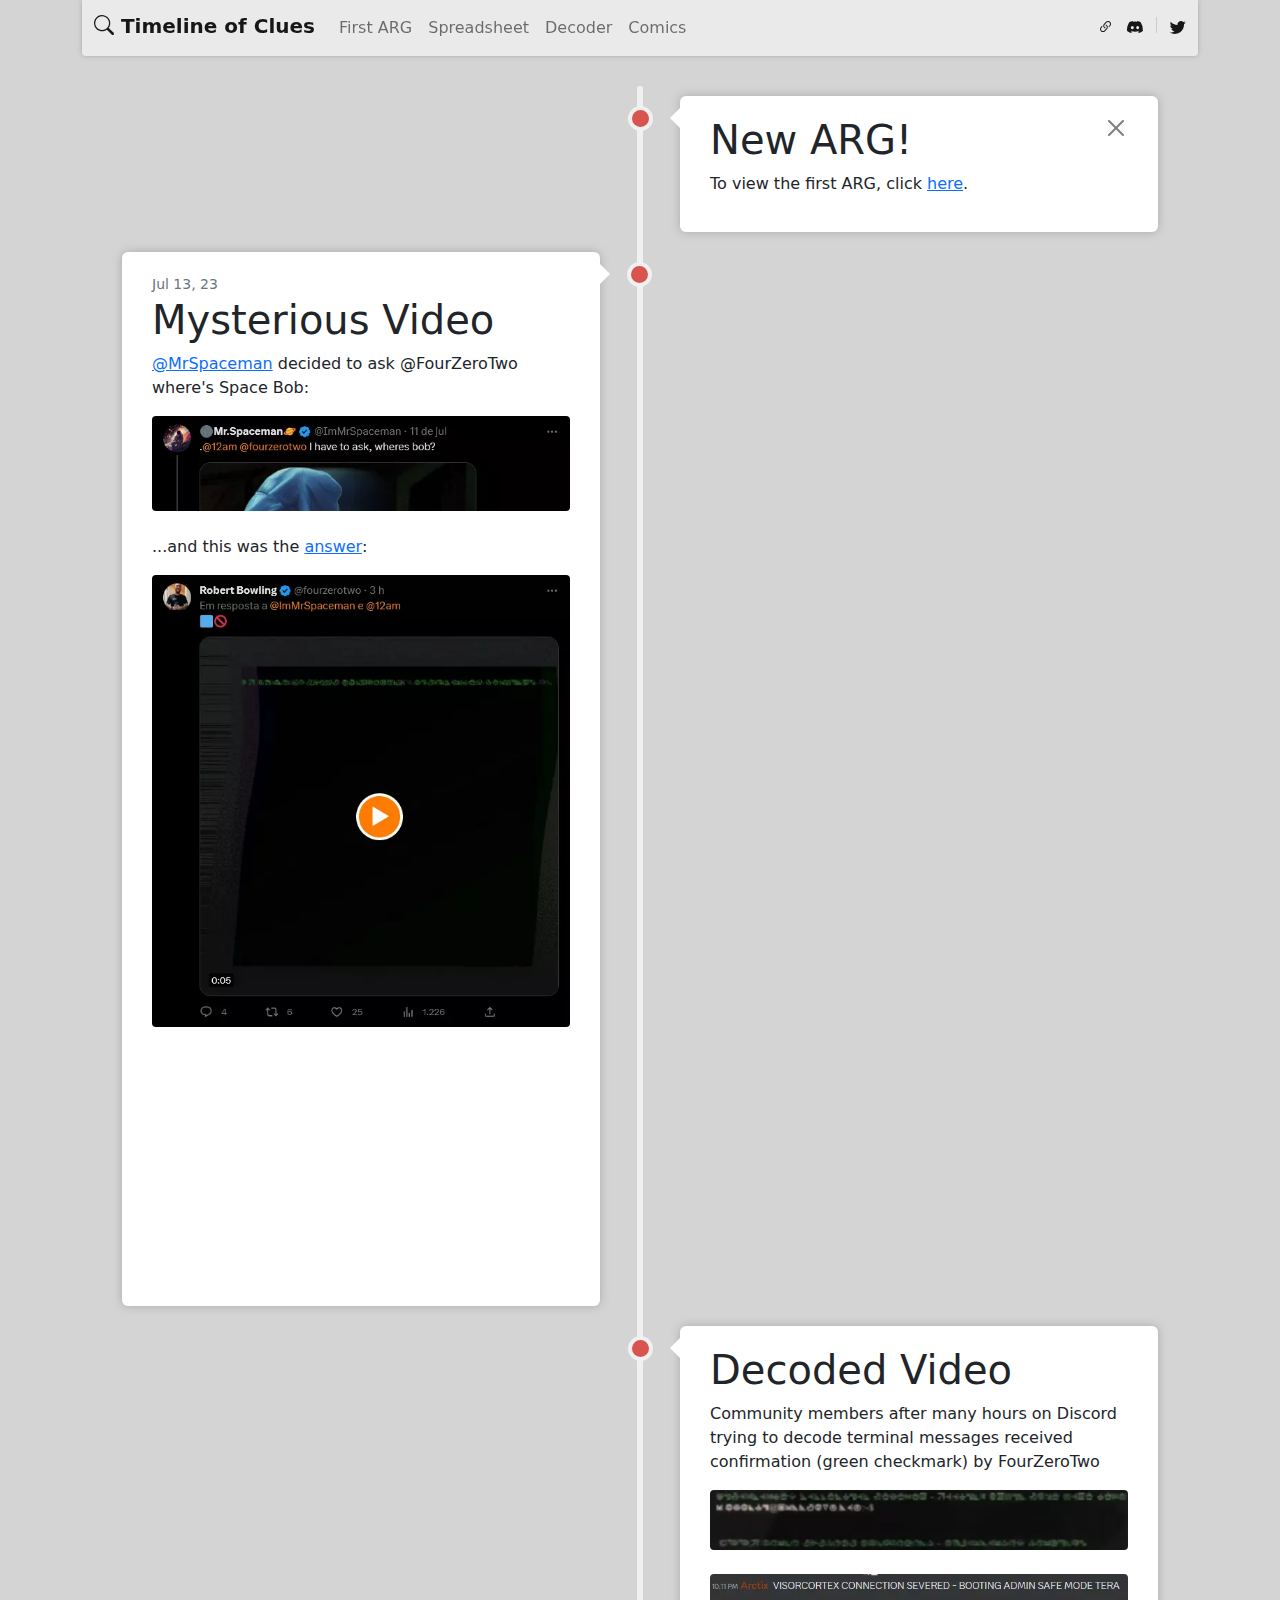
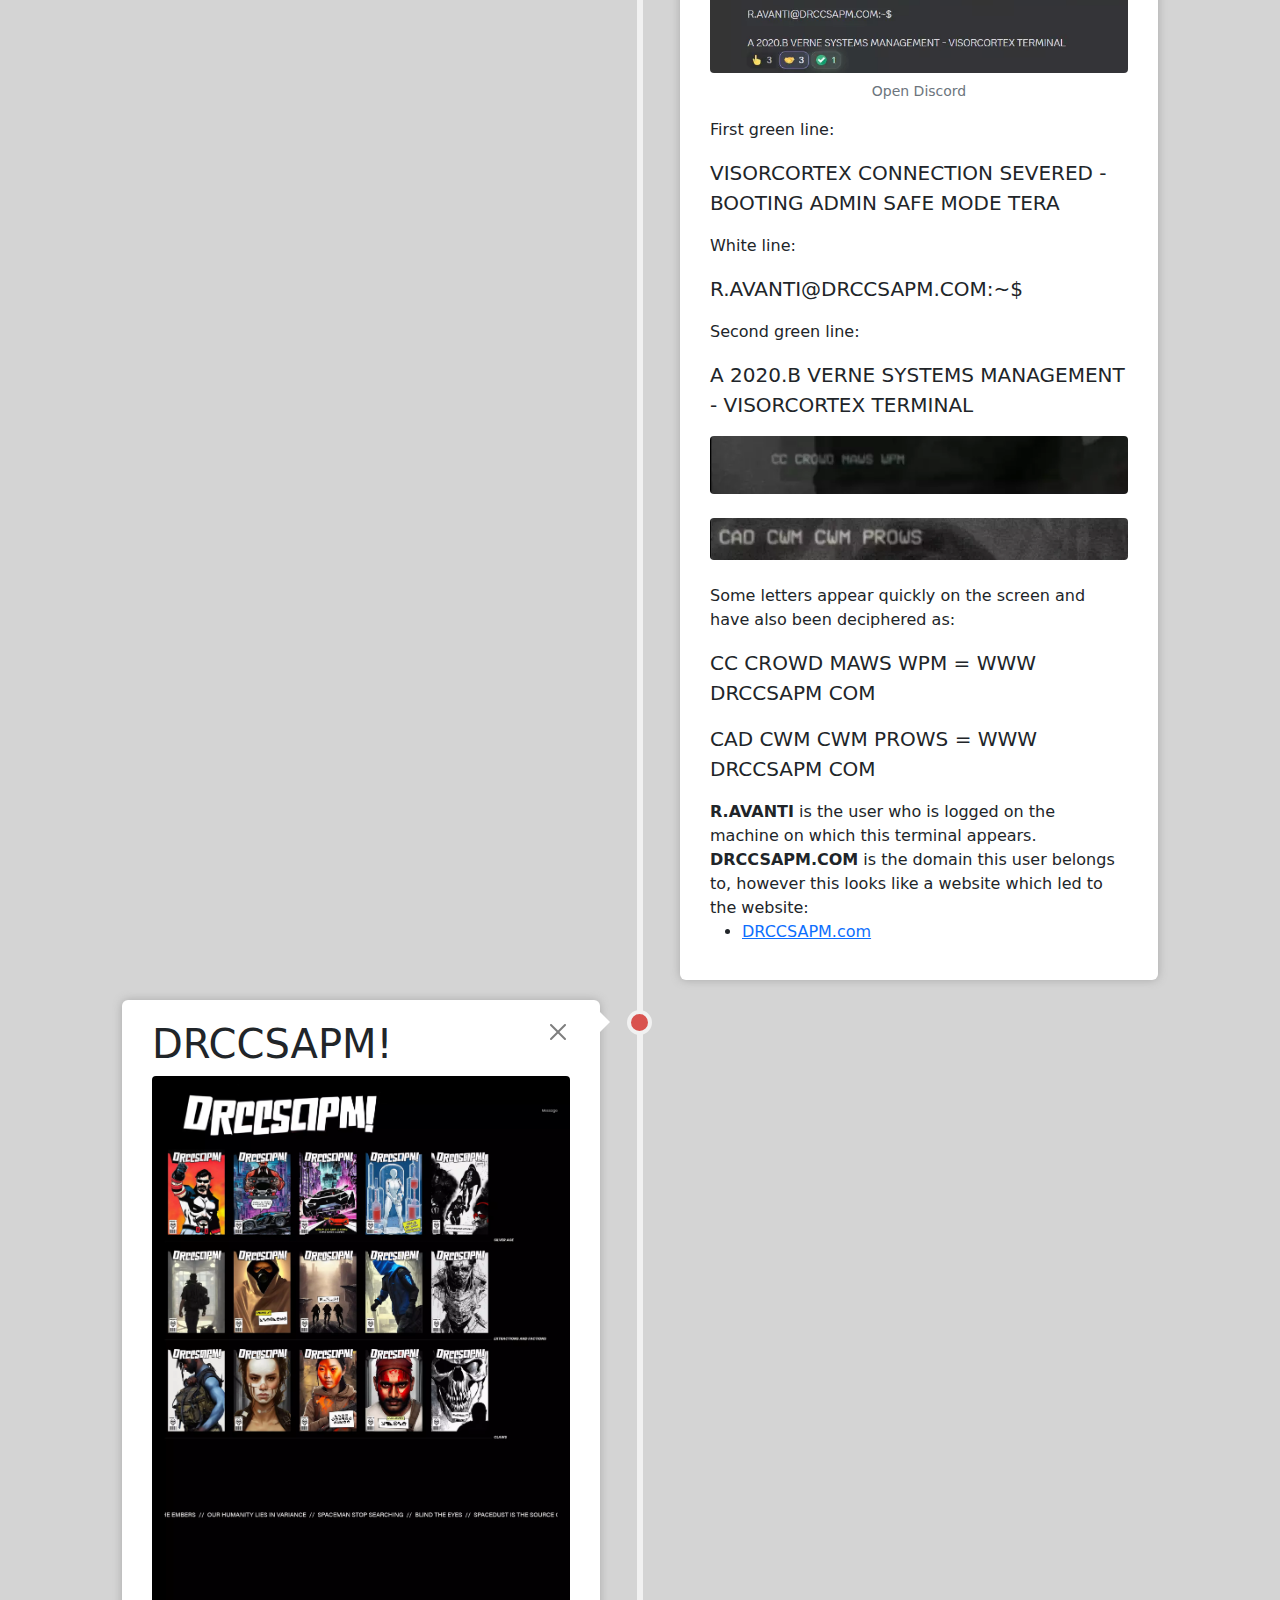
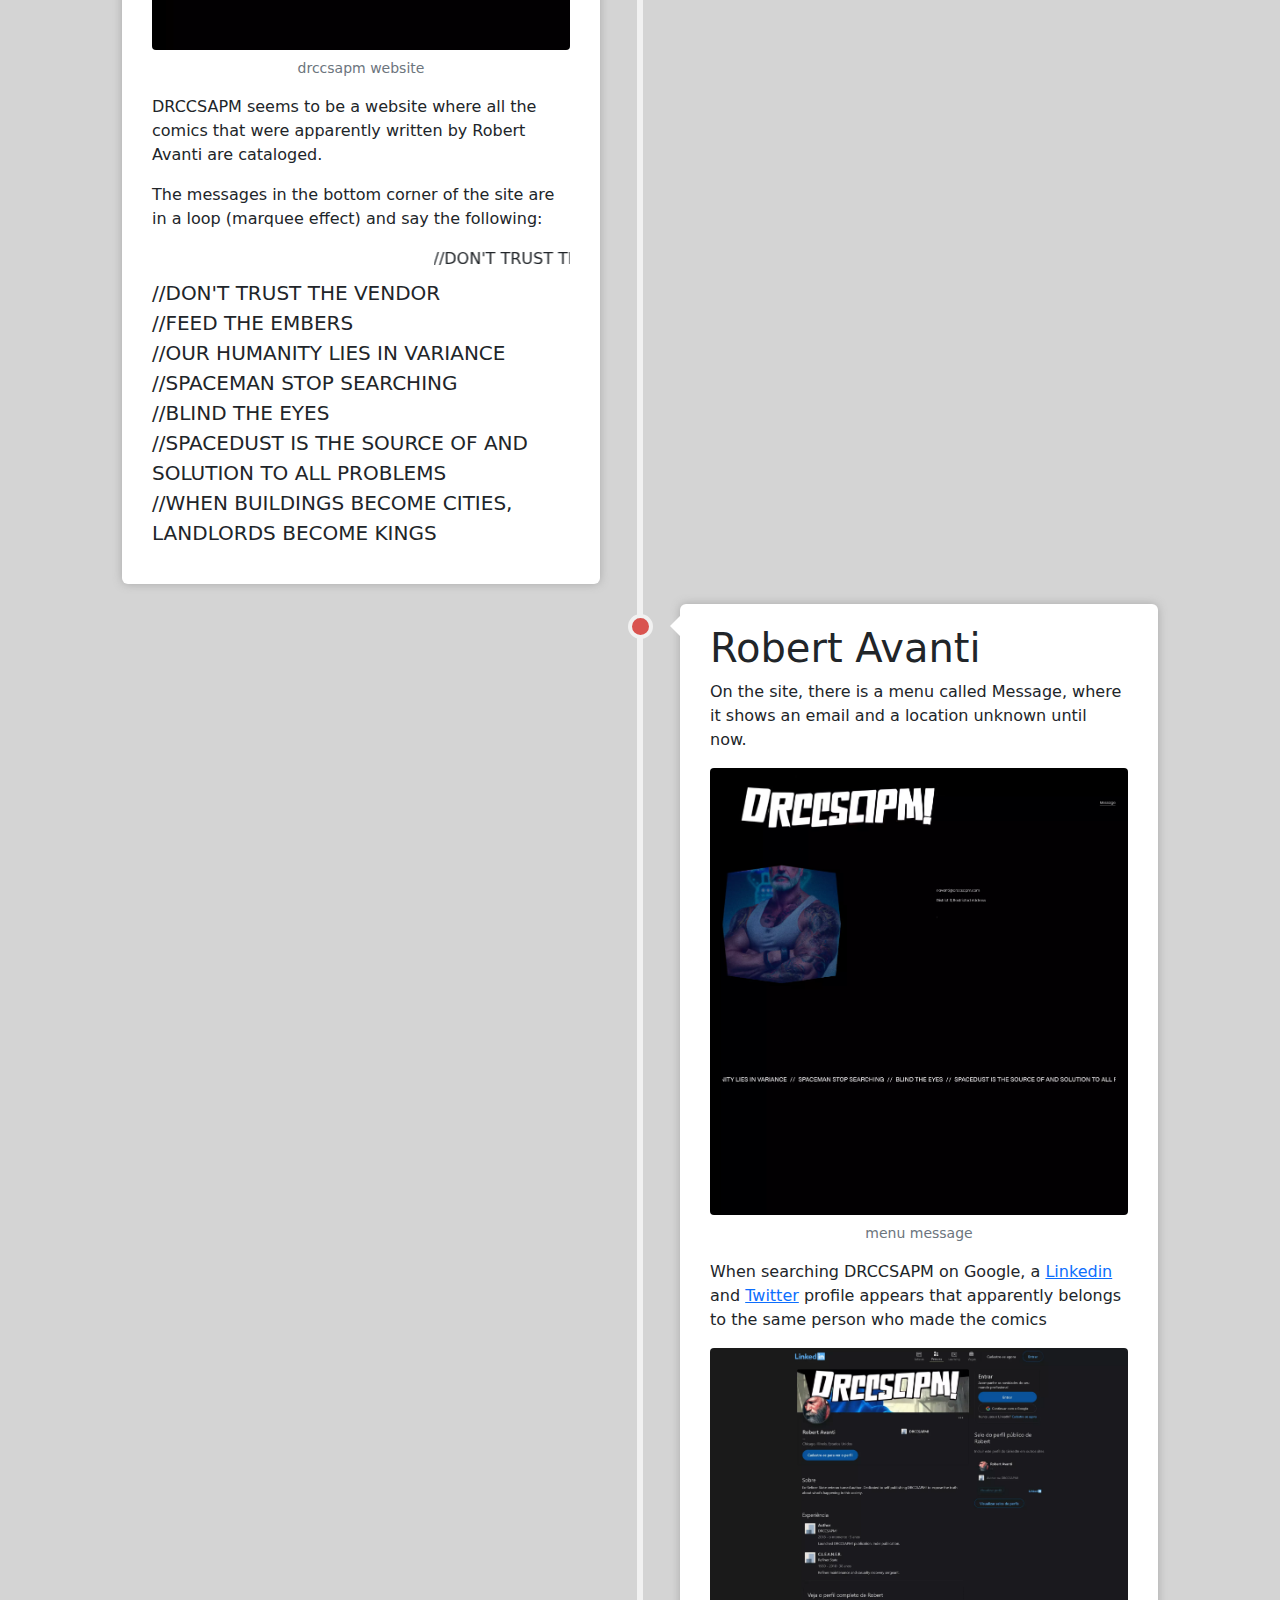
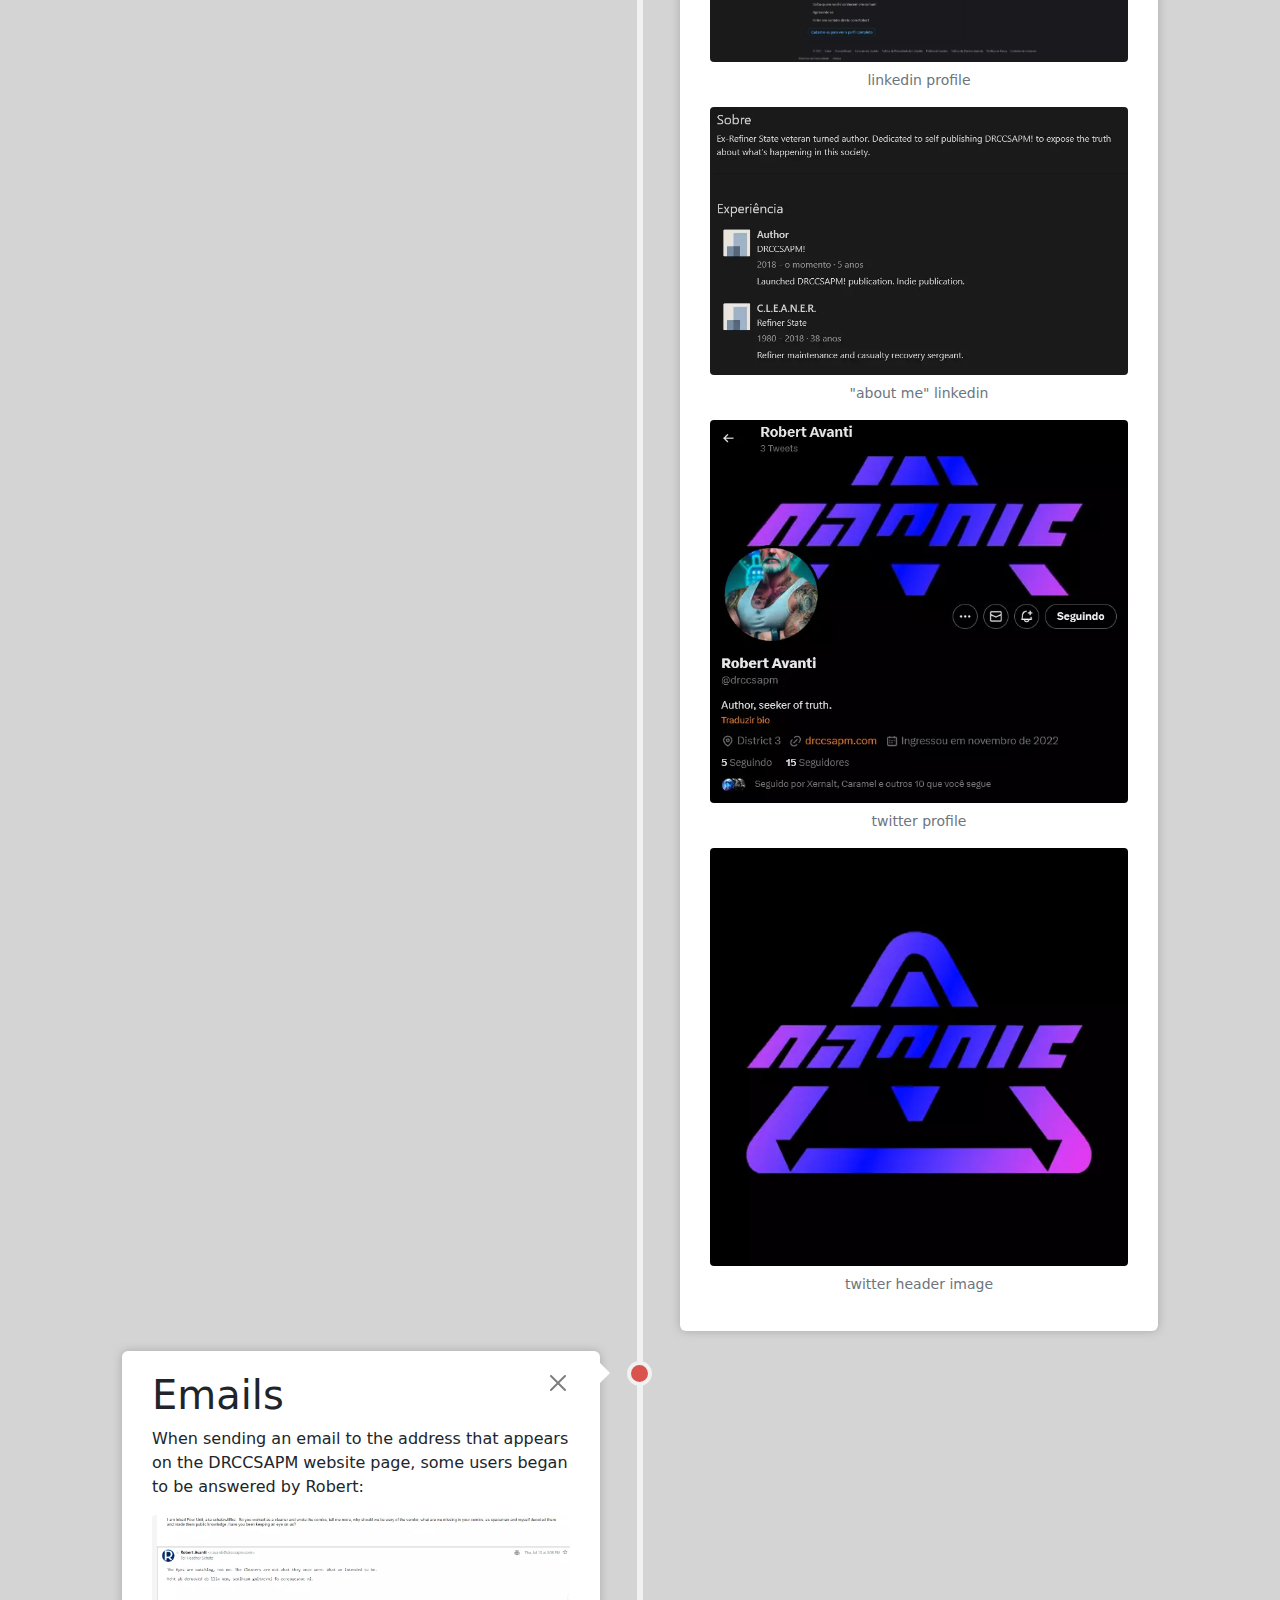
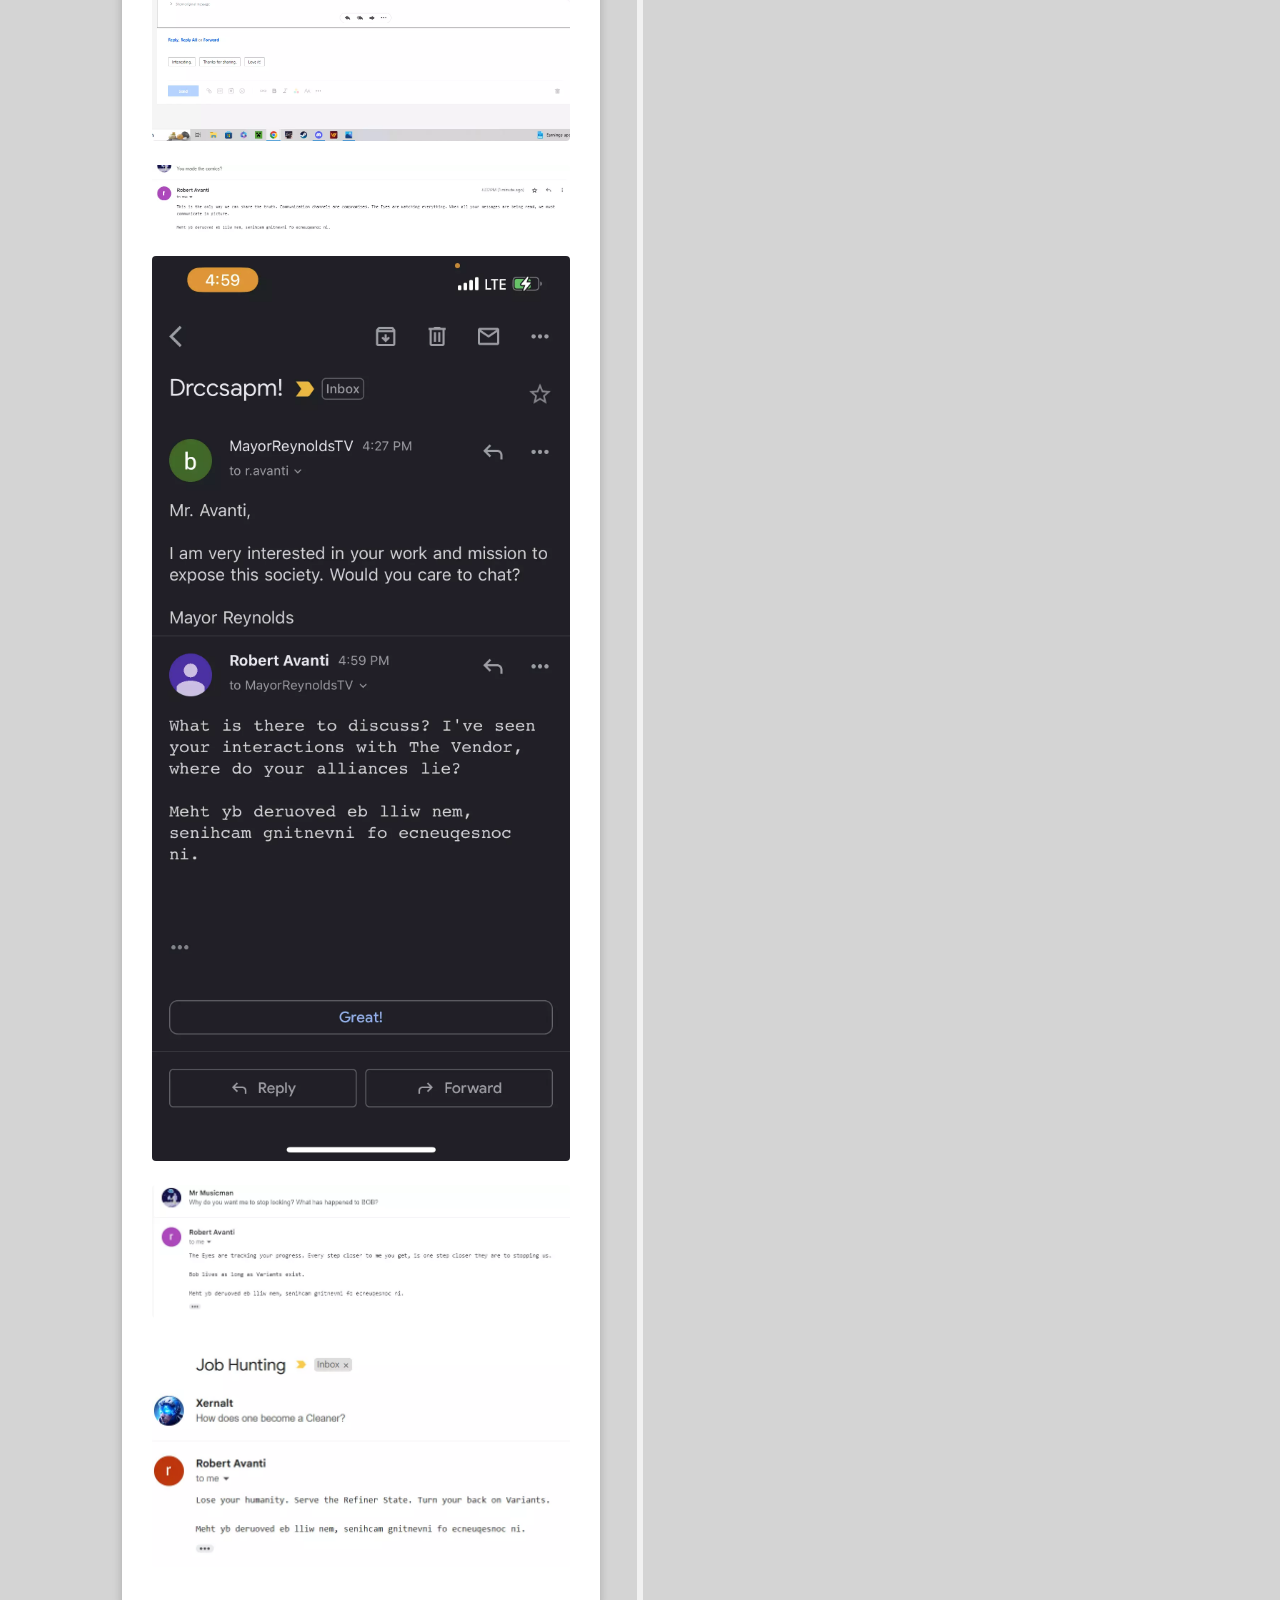
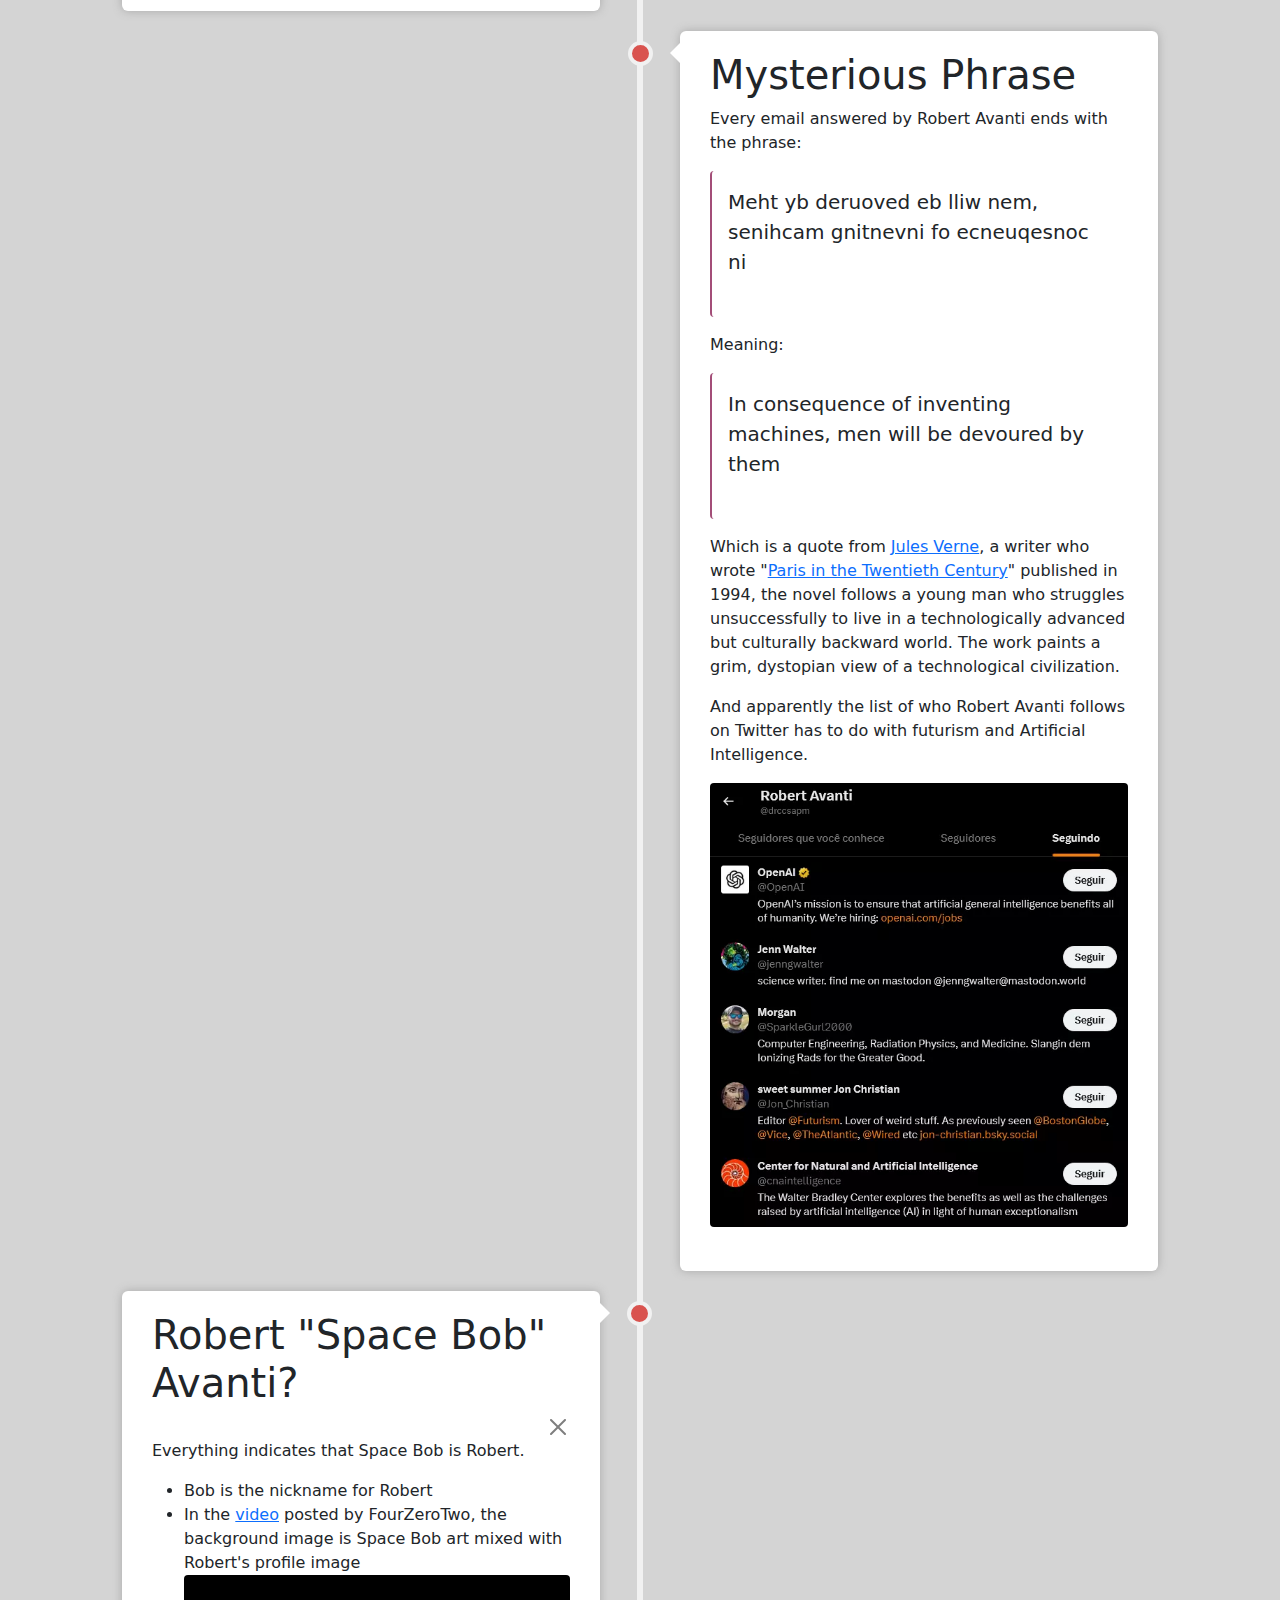
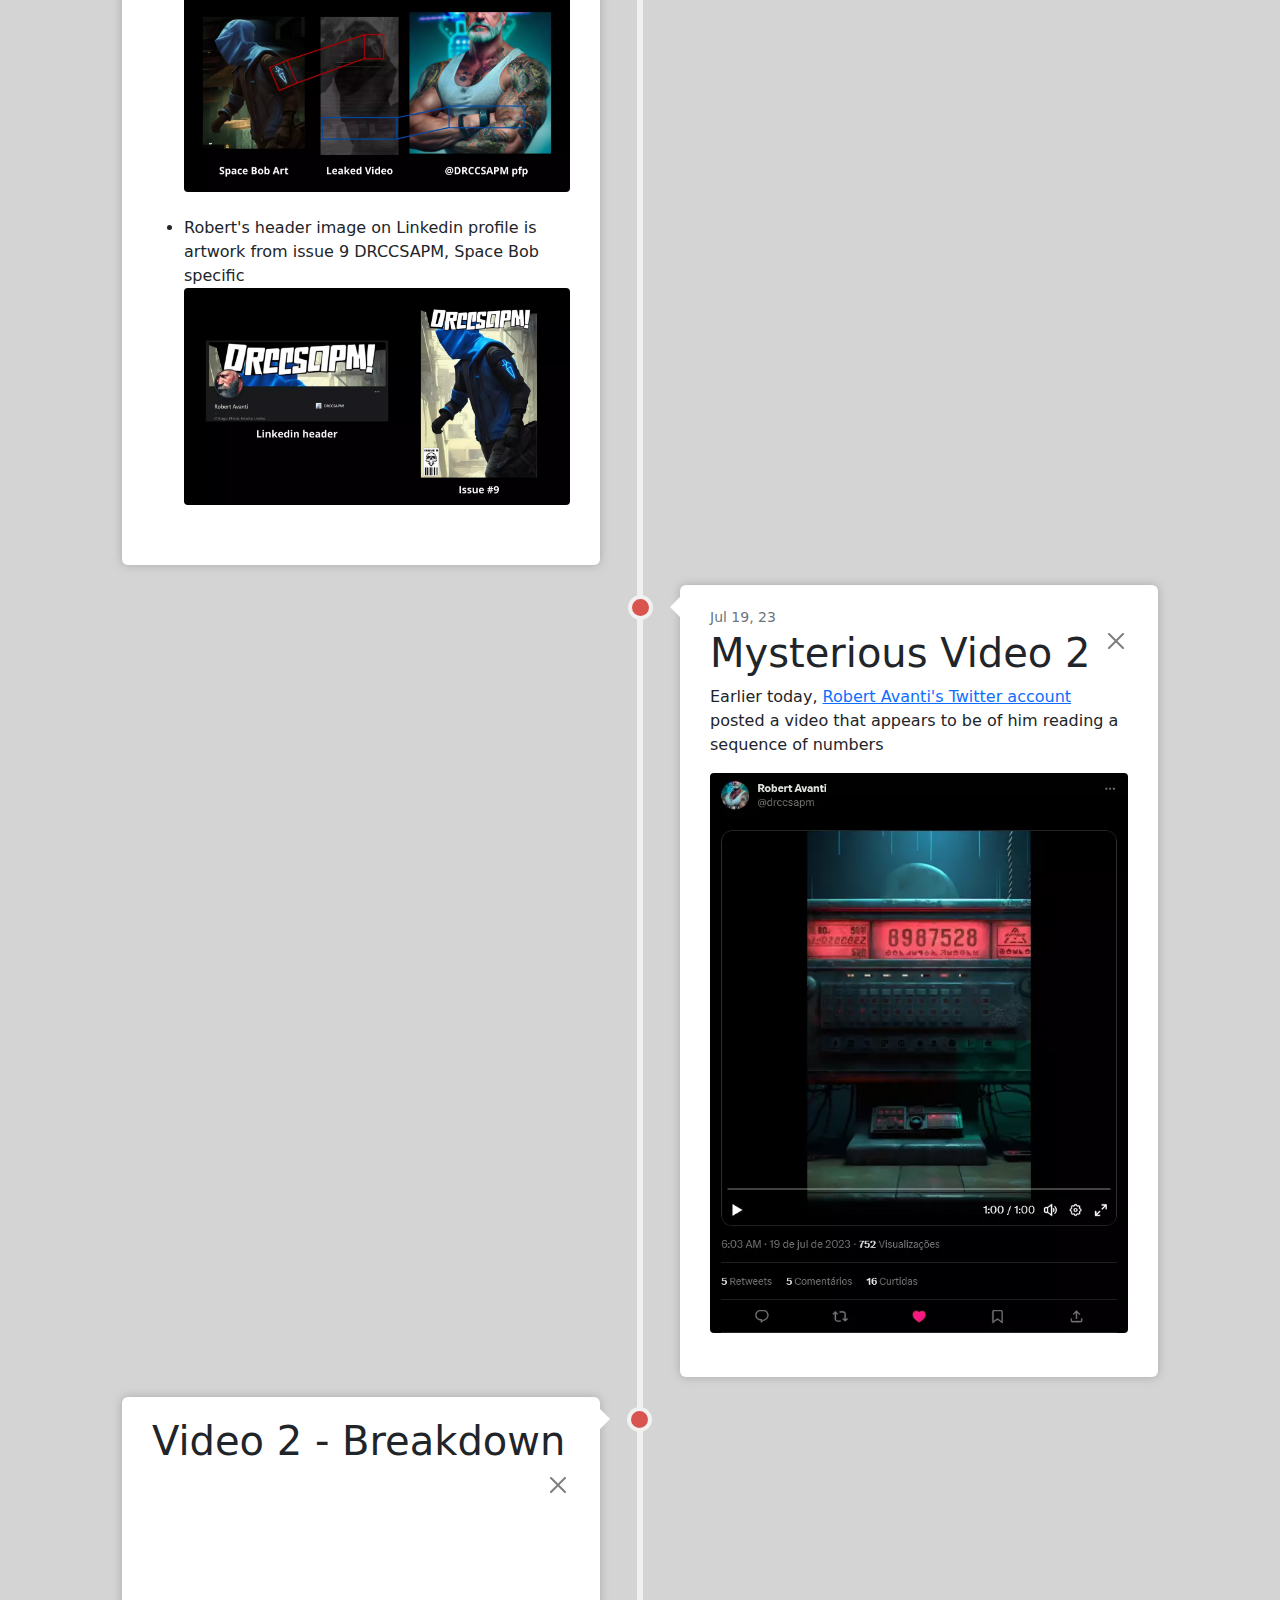
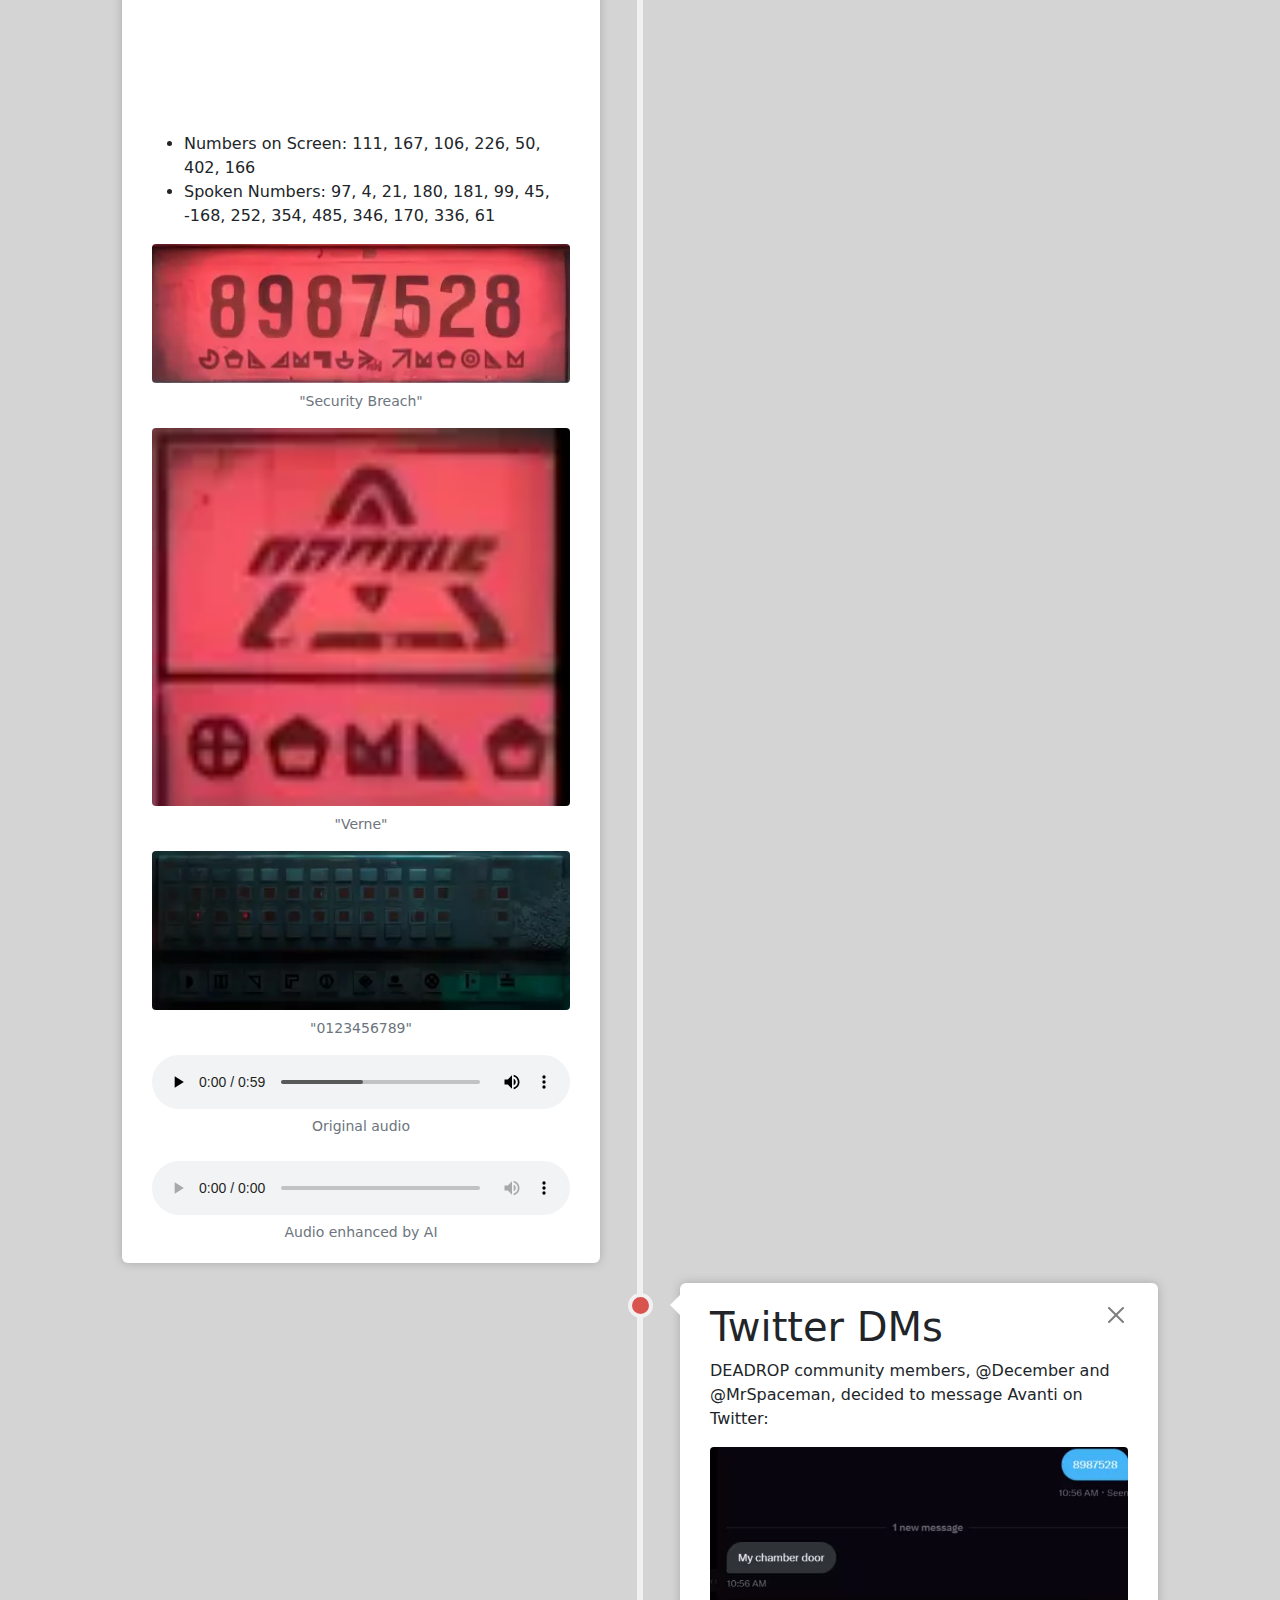
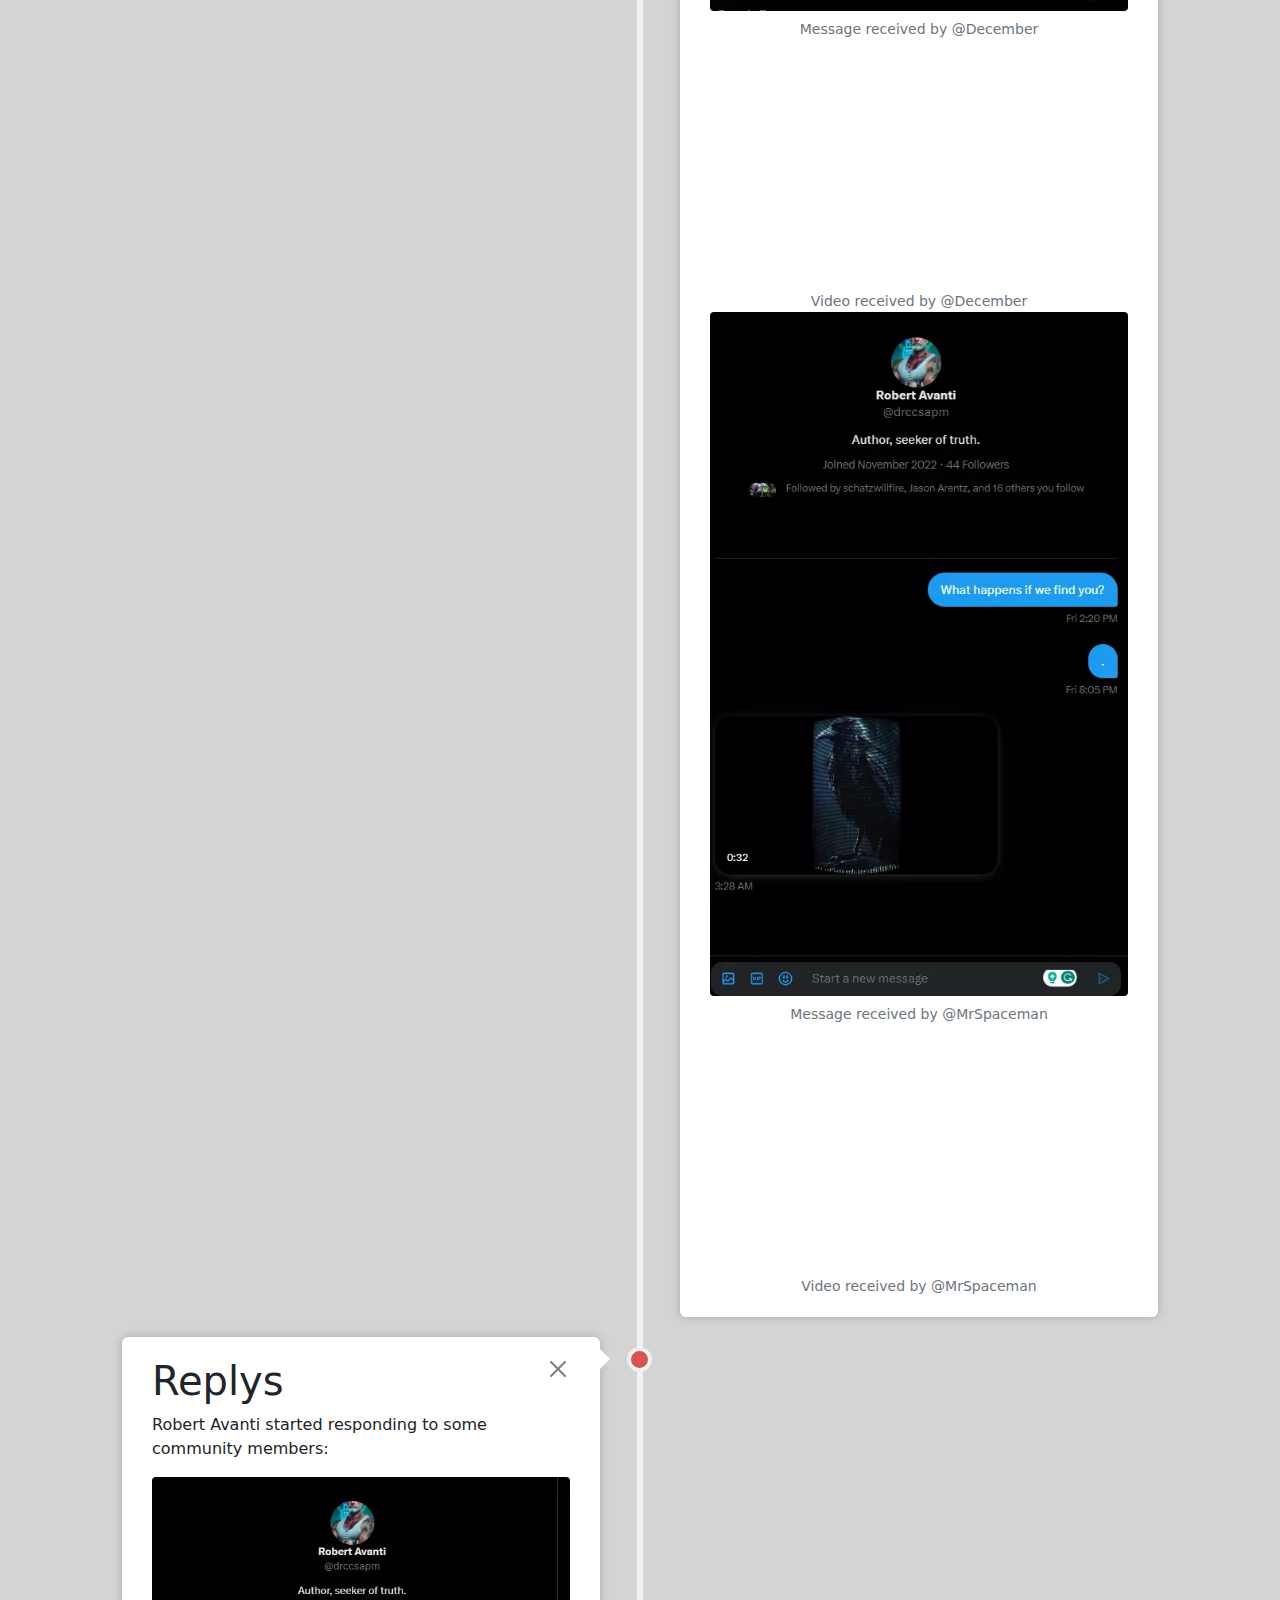
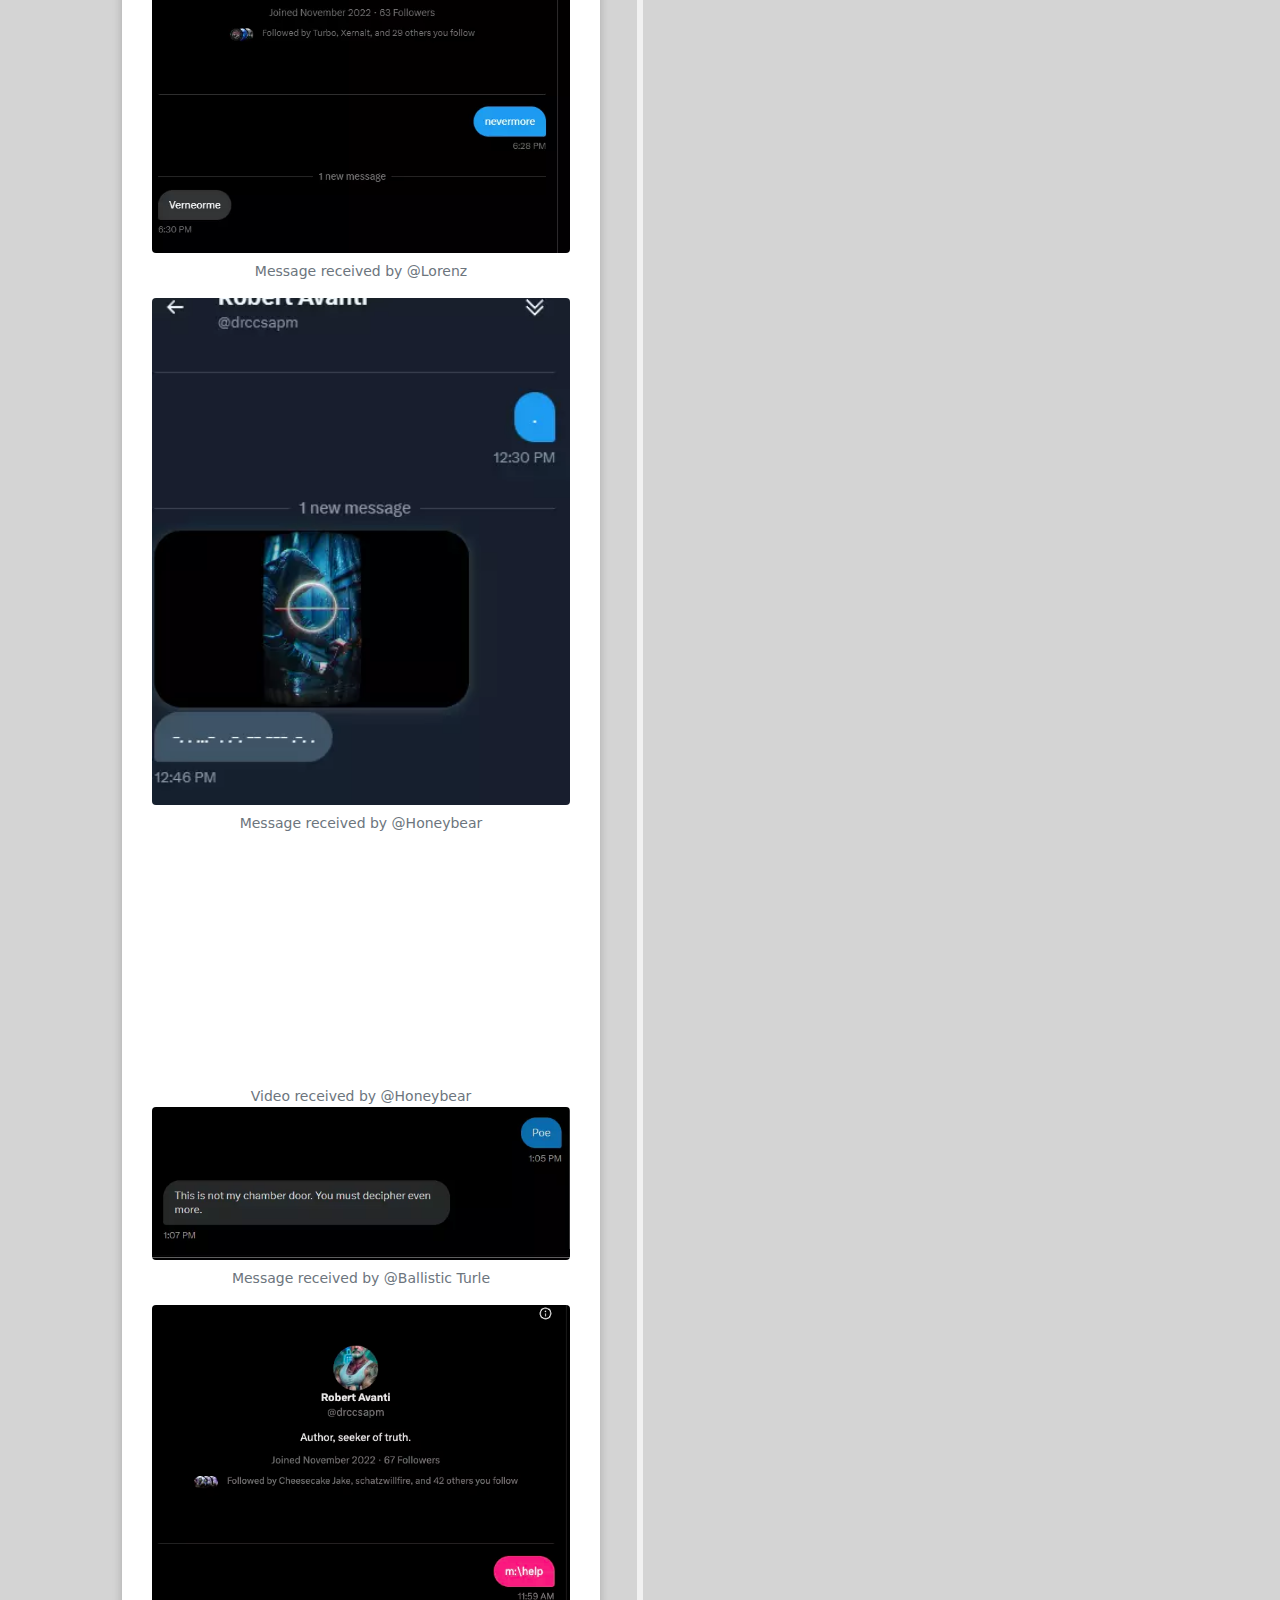
==== commit 919b1c1c: "Melhoria na visualização de links" ====
--- a/index.html
+++ b/index.html
@@ -414,9 +414,16 @@
             belongs to, however this looks like a website which led to the
             website:
 
-            <a href="https://www.drccsapm.com/" target="_blank" rel="noopener"
-              >DRCCSAPM.com</a
-            >
+            <ul>
+              <li>
+                <a
+                  href="https://www.drccsapm.com/"
+                  target="_blank"
+                  rel="noopener"
+                  >DRCCSAPM.com</a
+                >
+              </li>
+            </ul>
           </div>
         </div>
         <!-- ////////////////////////////// -->
@@ -1488,13 +1495,17 @@
                 </figcaption>
               </figure>
             </a>
-            <a
-              href="https://www.drccsapm.com/8987528"
-              target="_blank"
-              rel="noopener"
-              style="text-align: center"
-              >DRCCSAPM.com/8987528</a
-            >
+            <ul>
+              <li>
+                <a
+                  href="https://www.drccsapm.com/8987528"
+                  target="_blank"
+                  rel="noopener"
+                  style="text-align: center"
+                  >DRCCSAPM.com/8987528</a
+                >
+              </li>
+            </ul>
             <p>
               A new page appears, asking for a password. It looks like a Unix
               terminal, already connected to the <b>R.AVANTI</b> user.
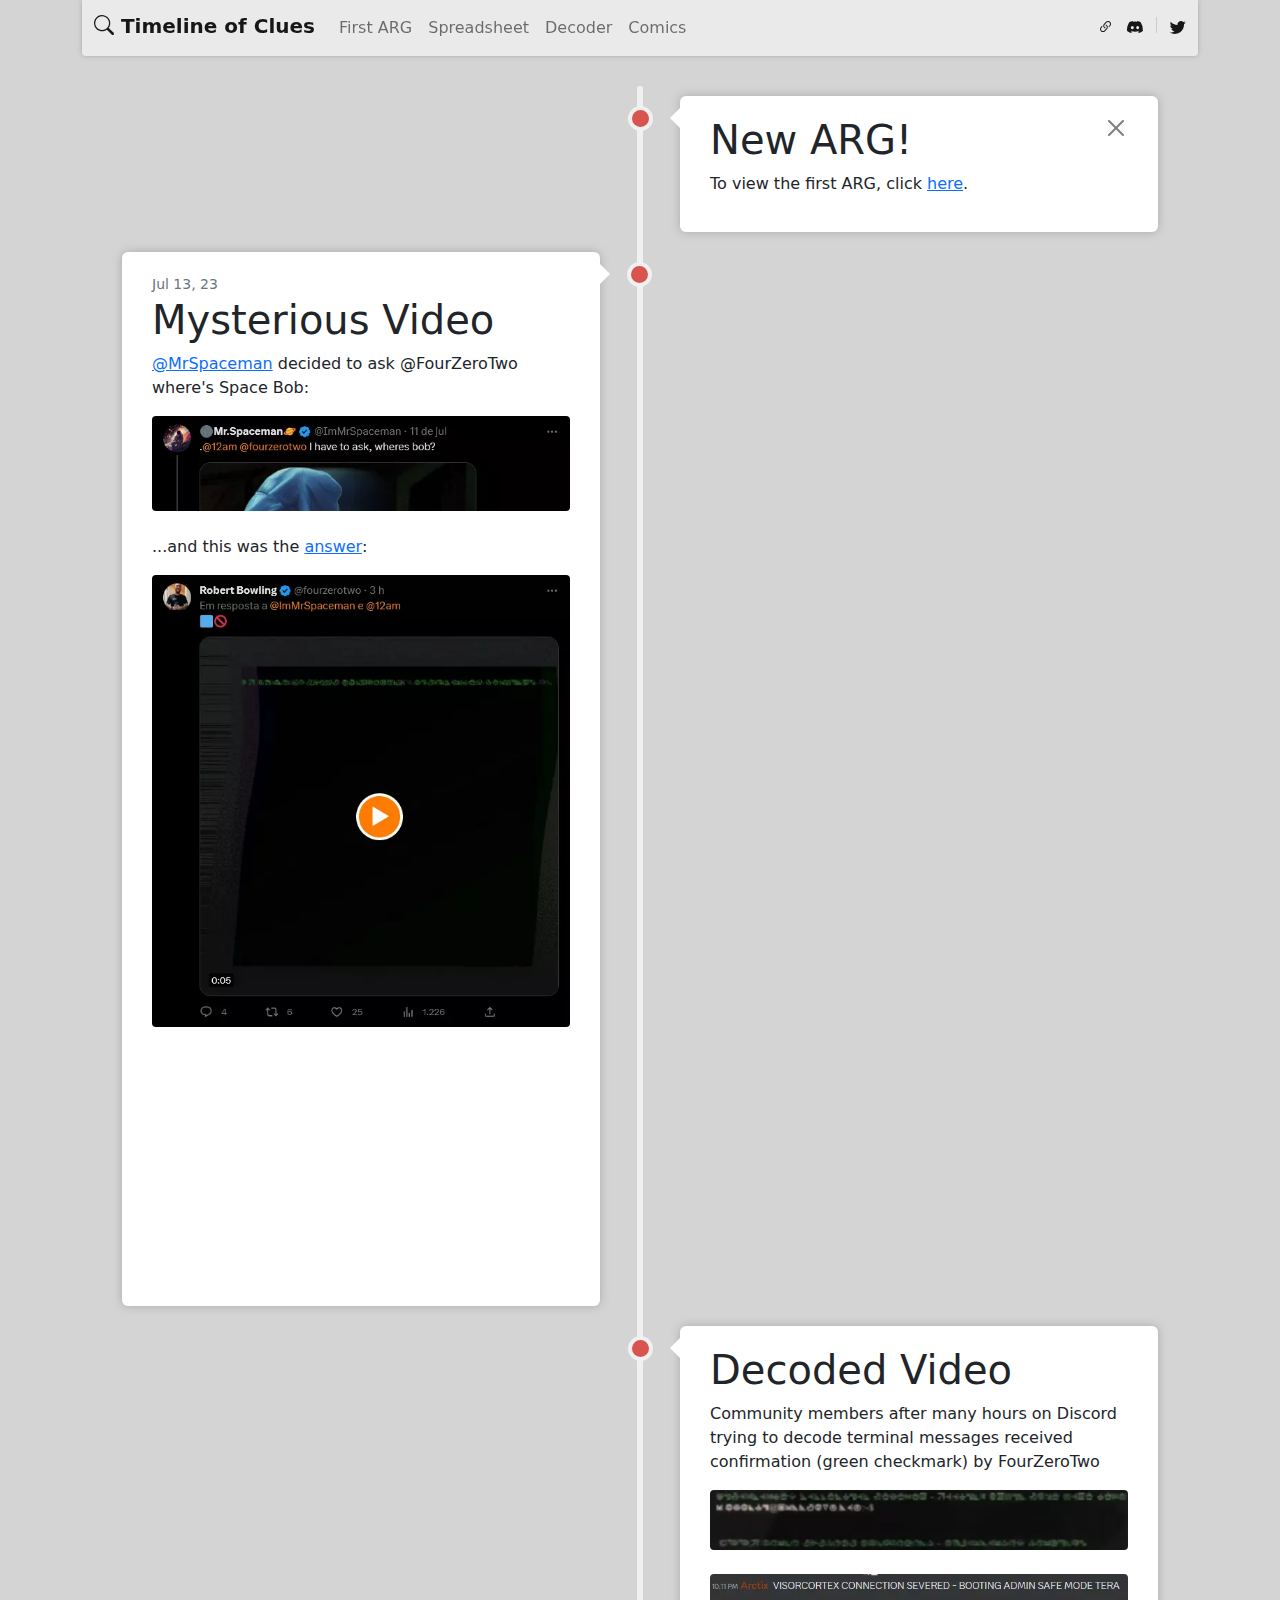
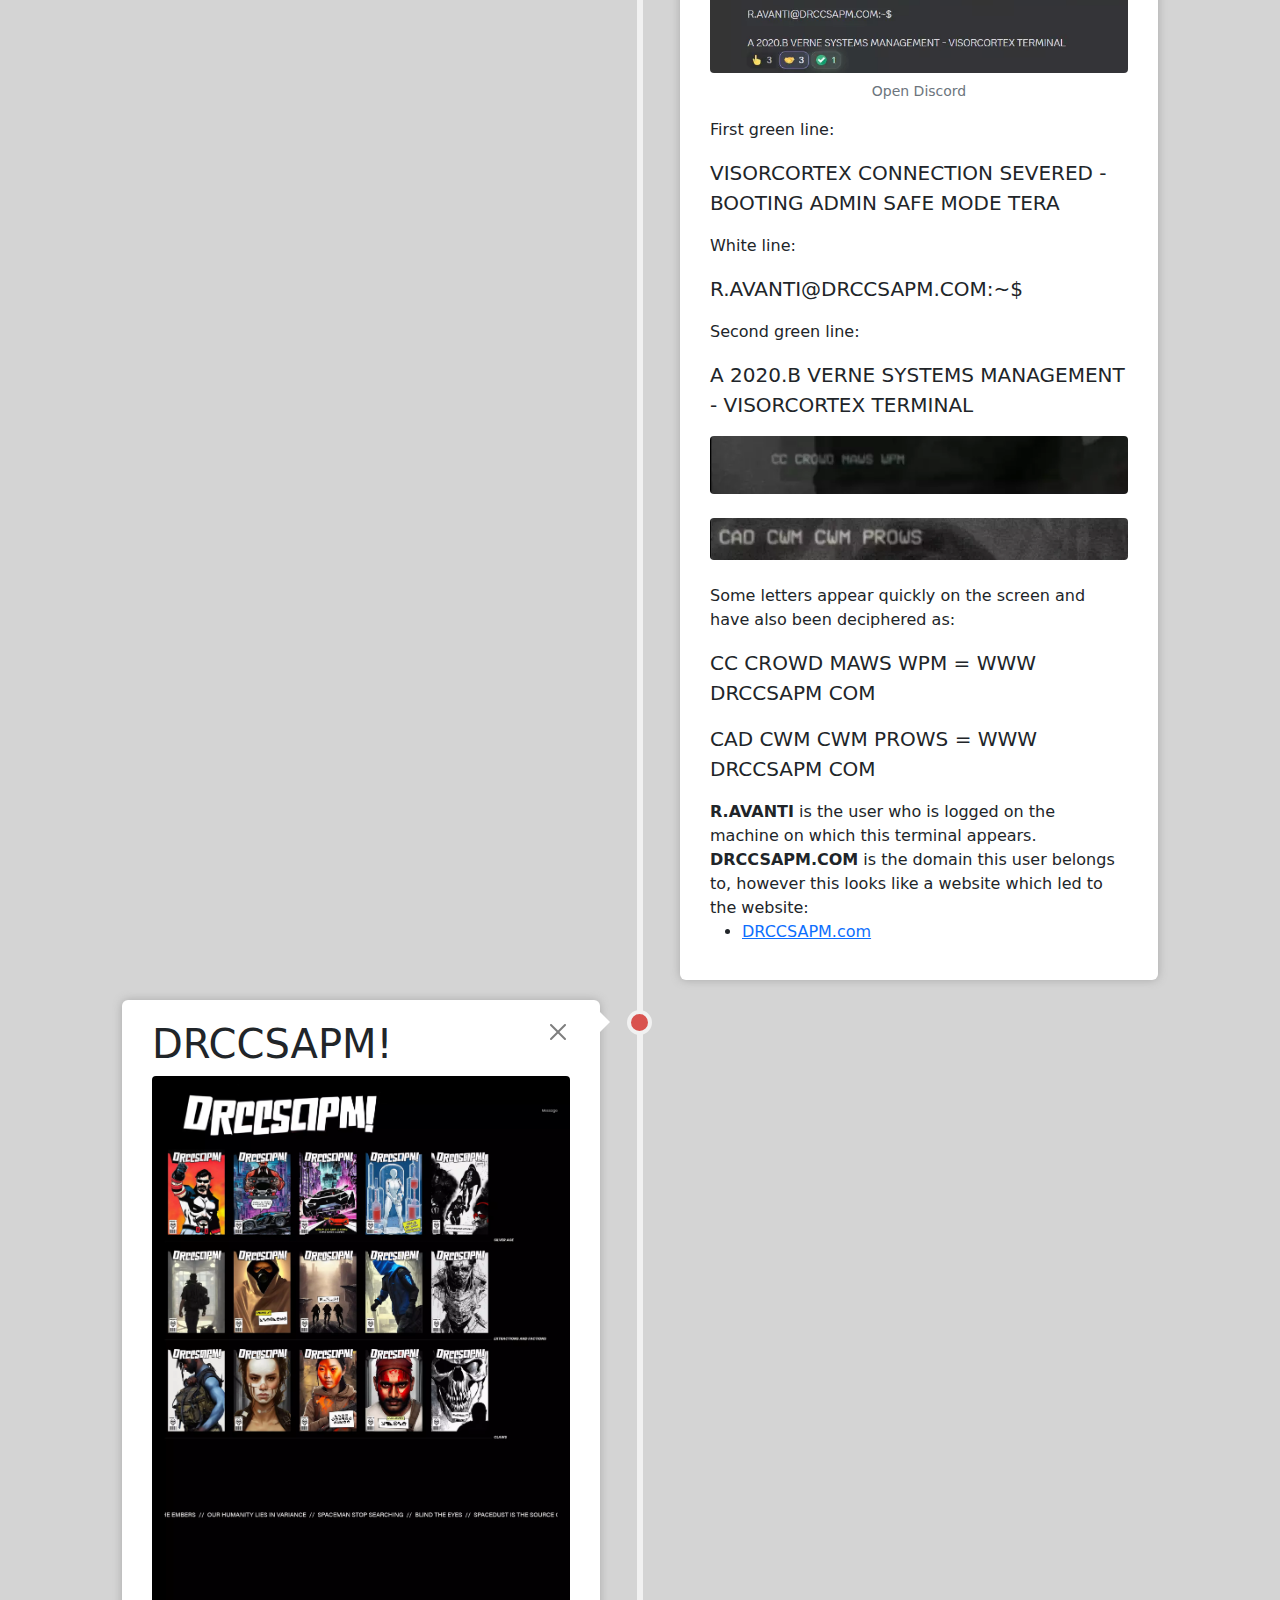
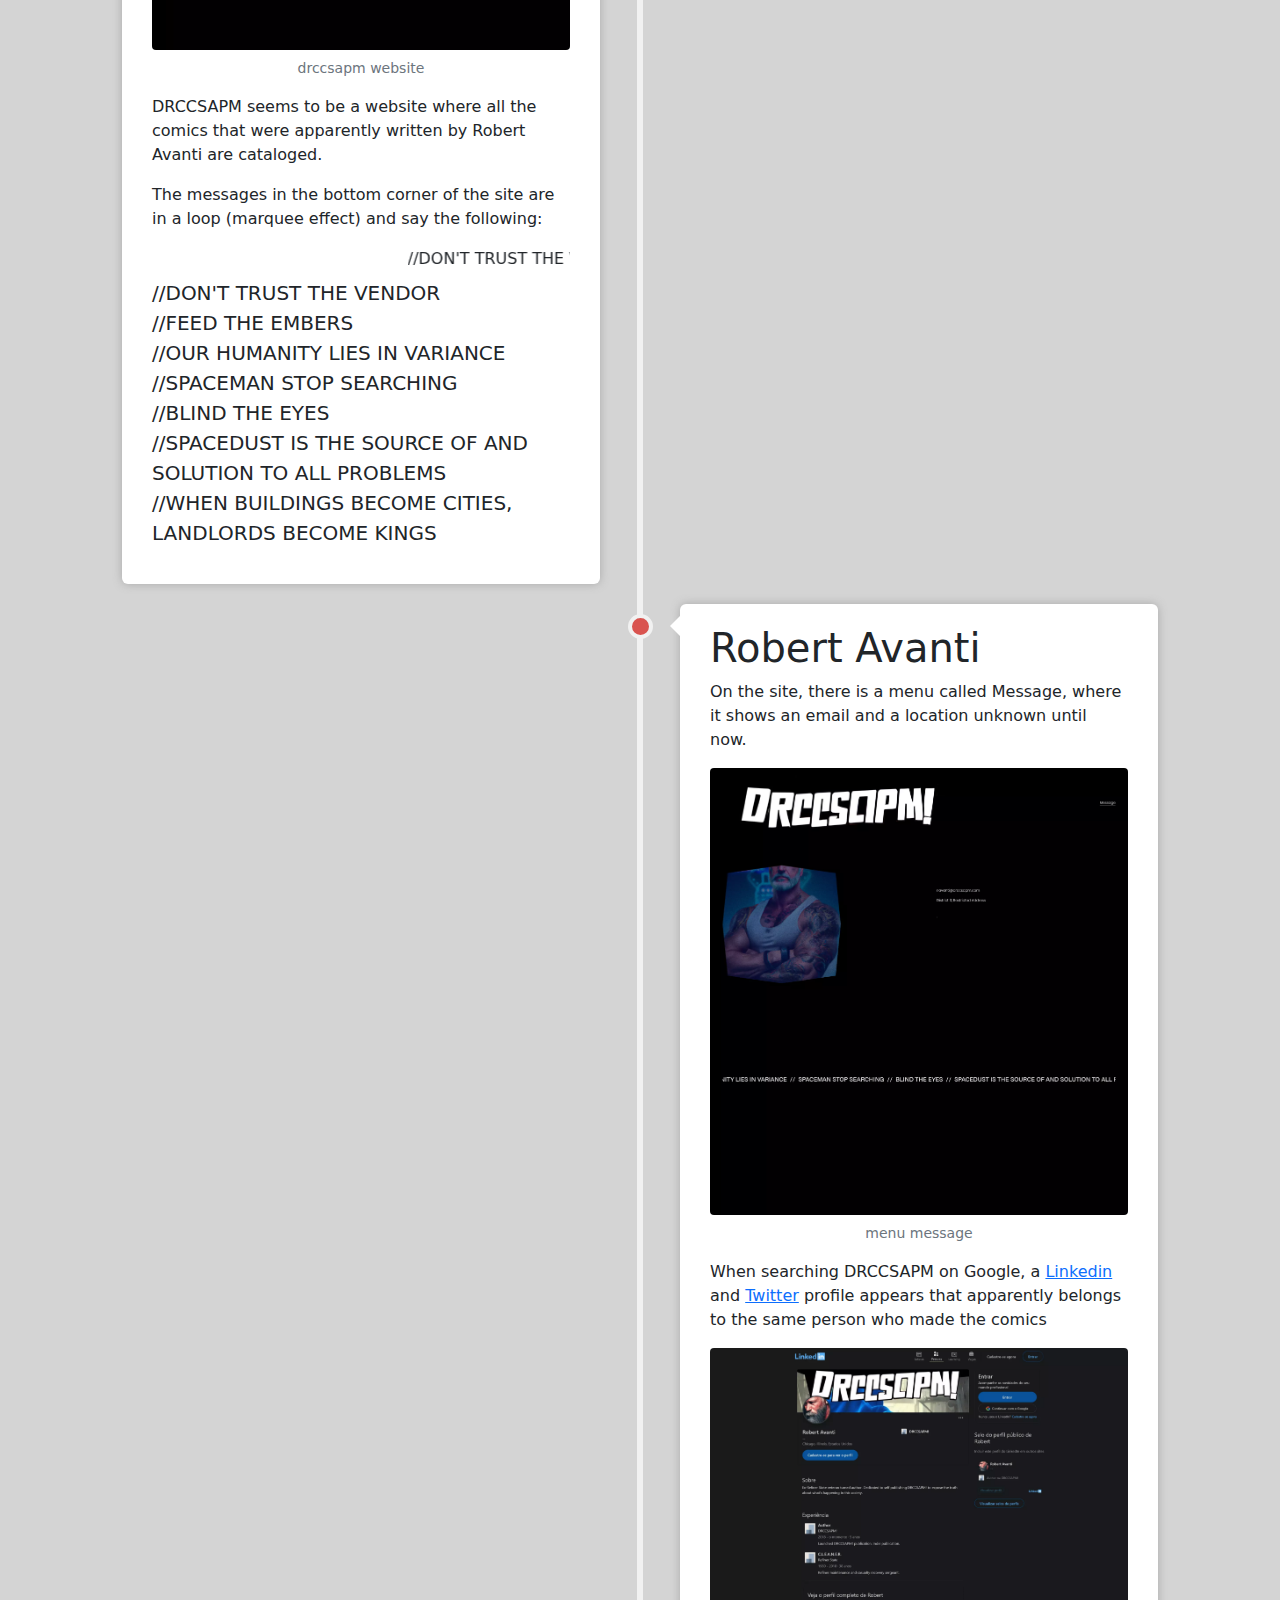
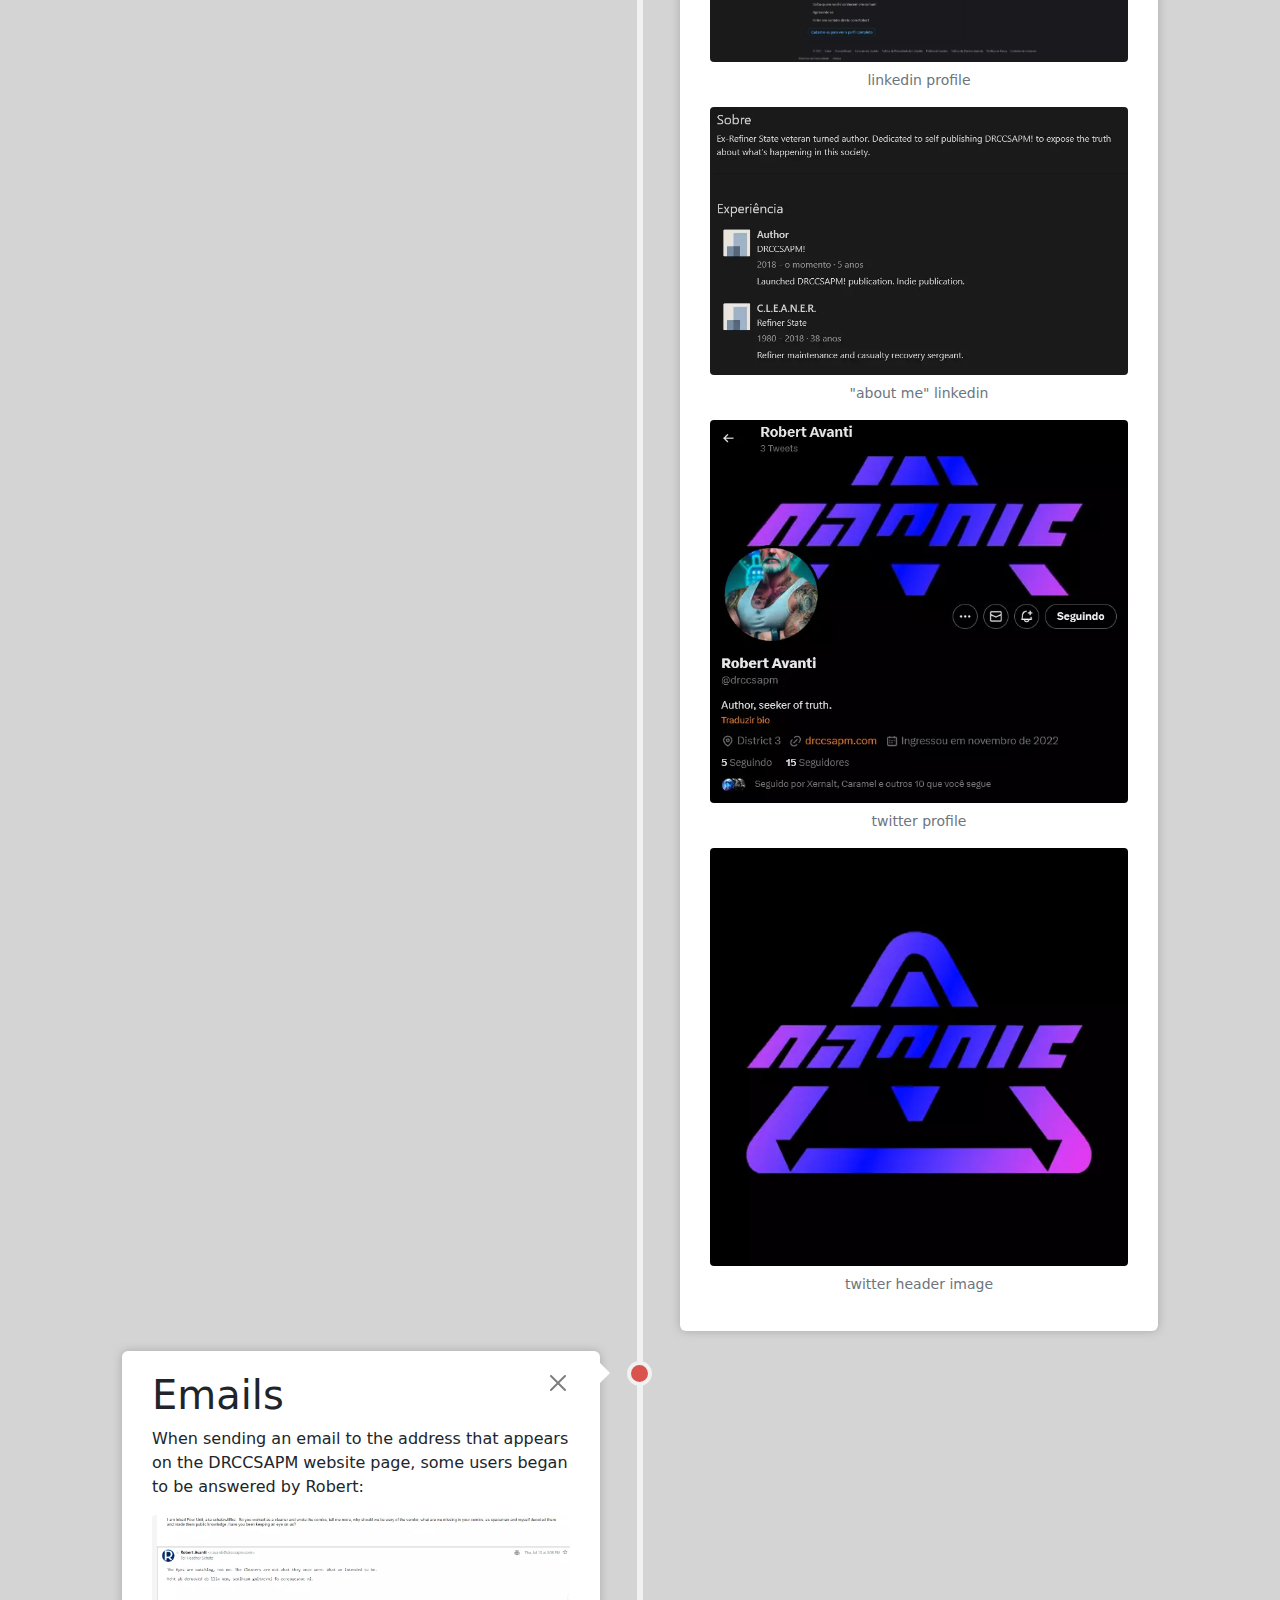
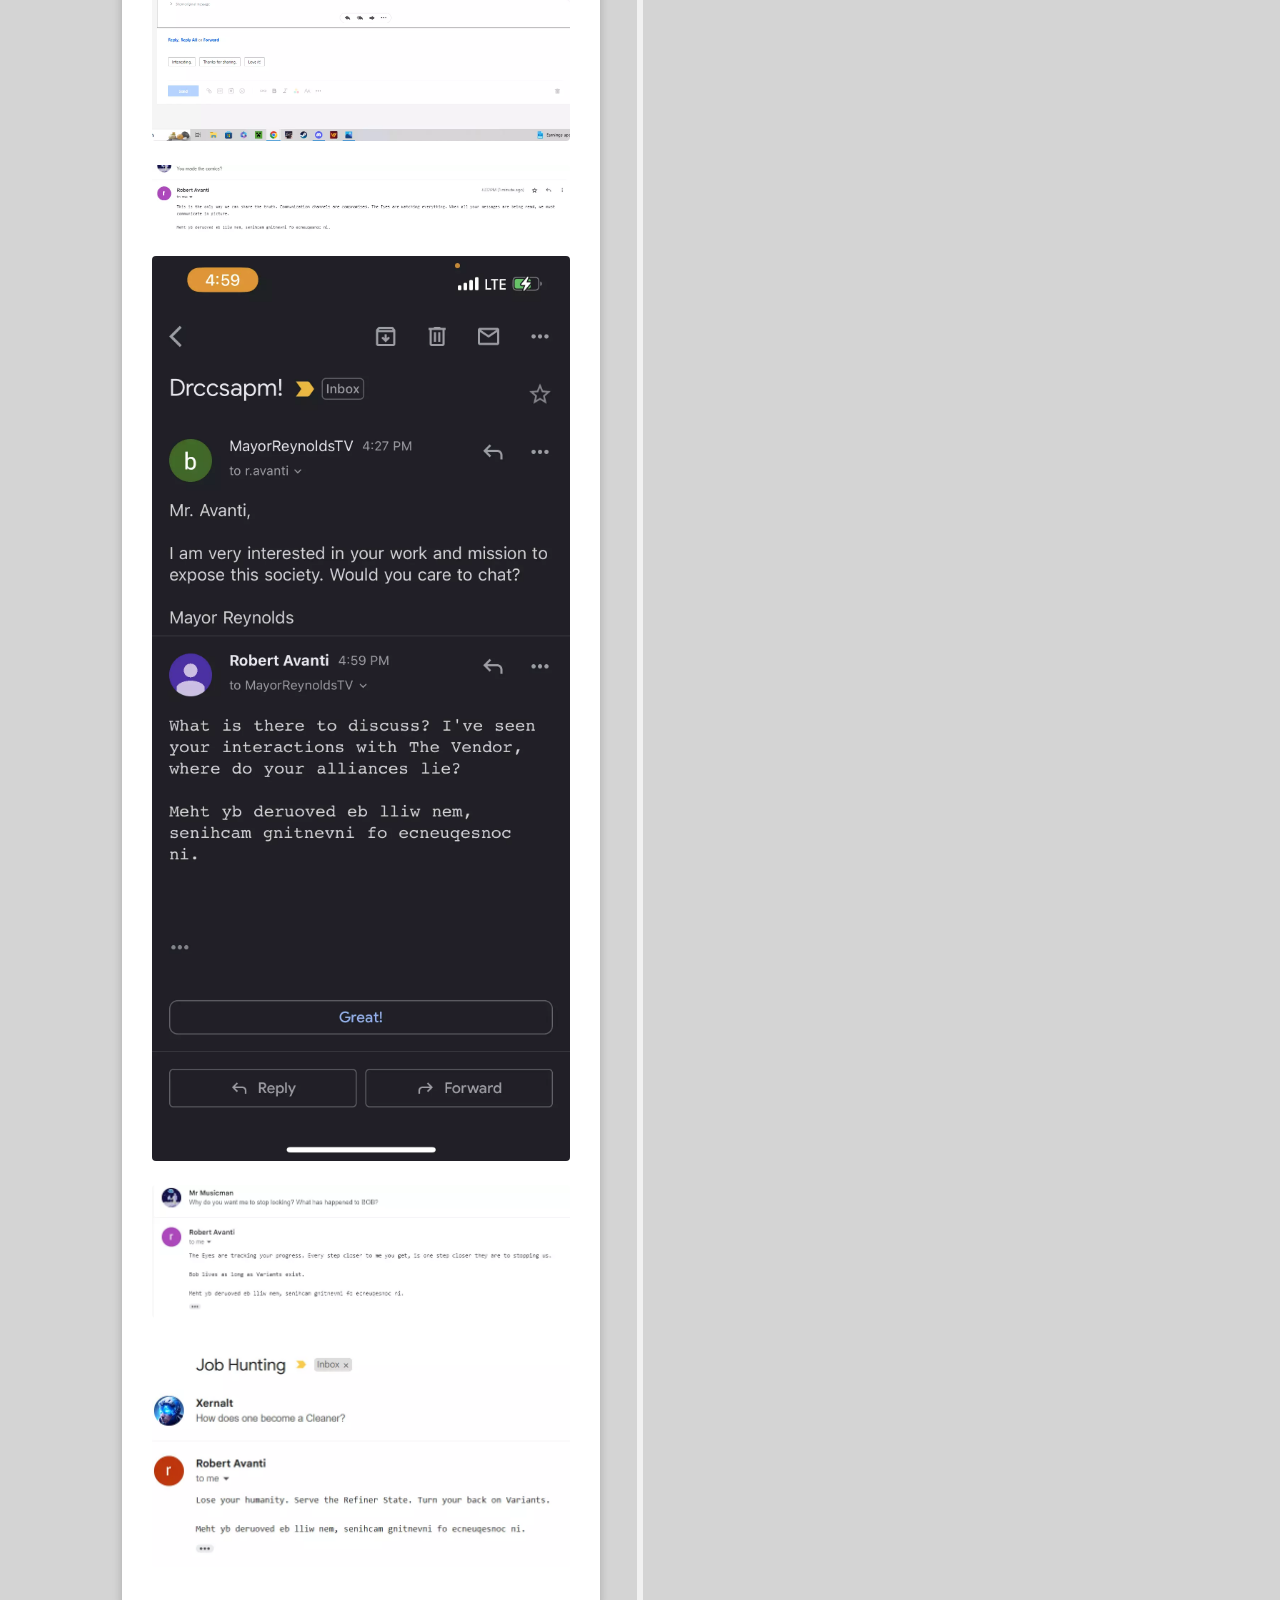
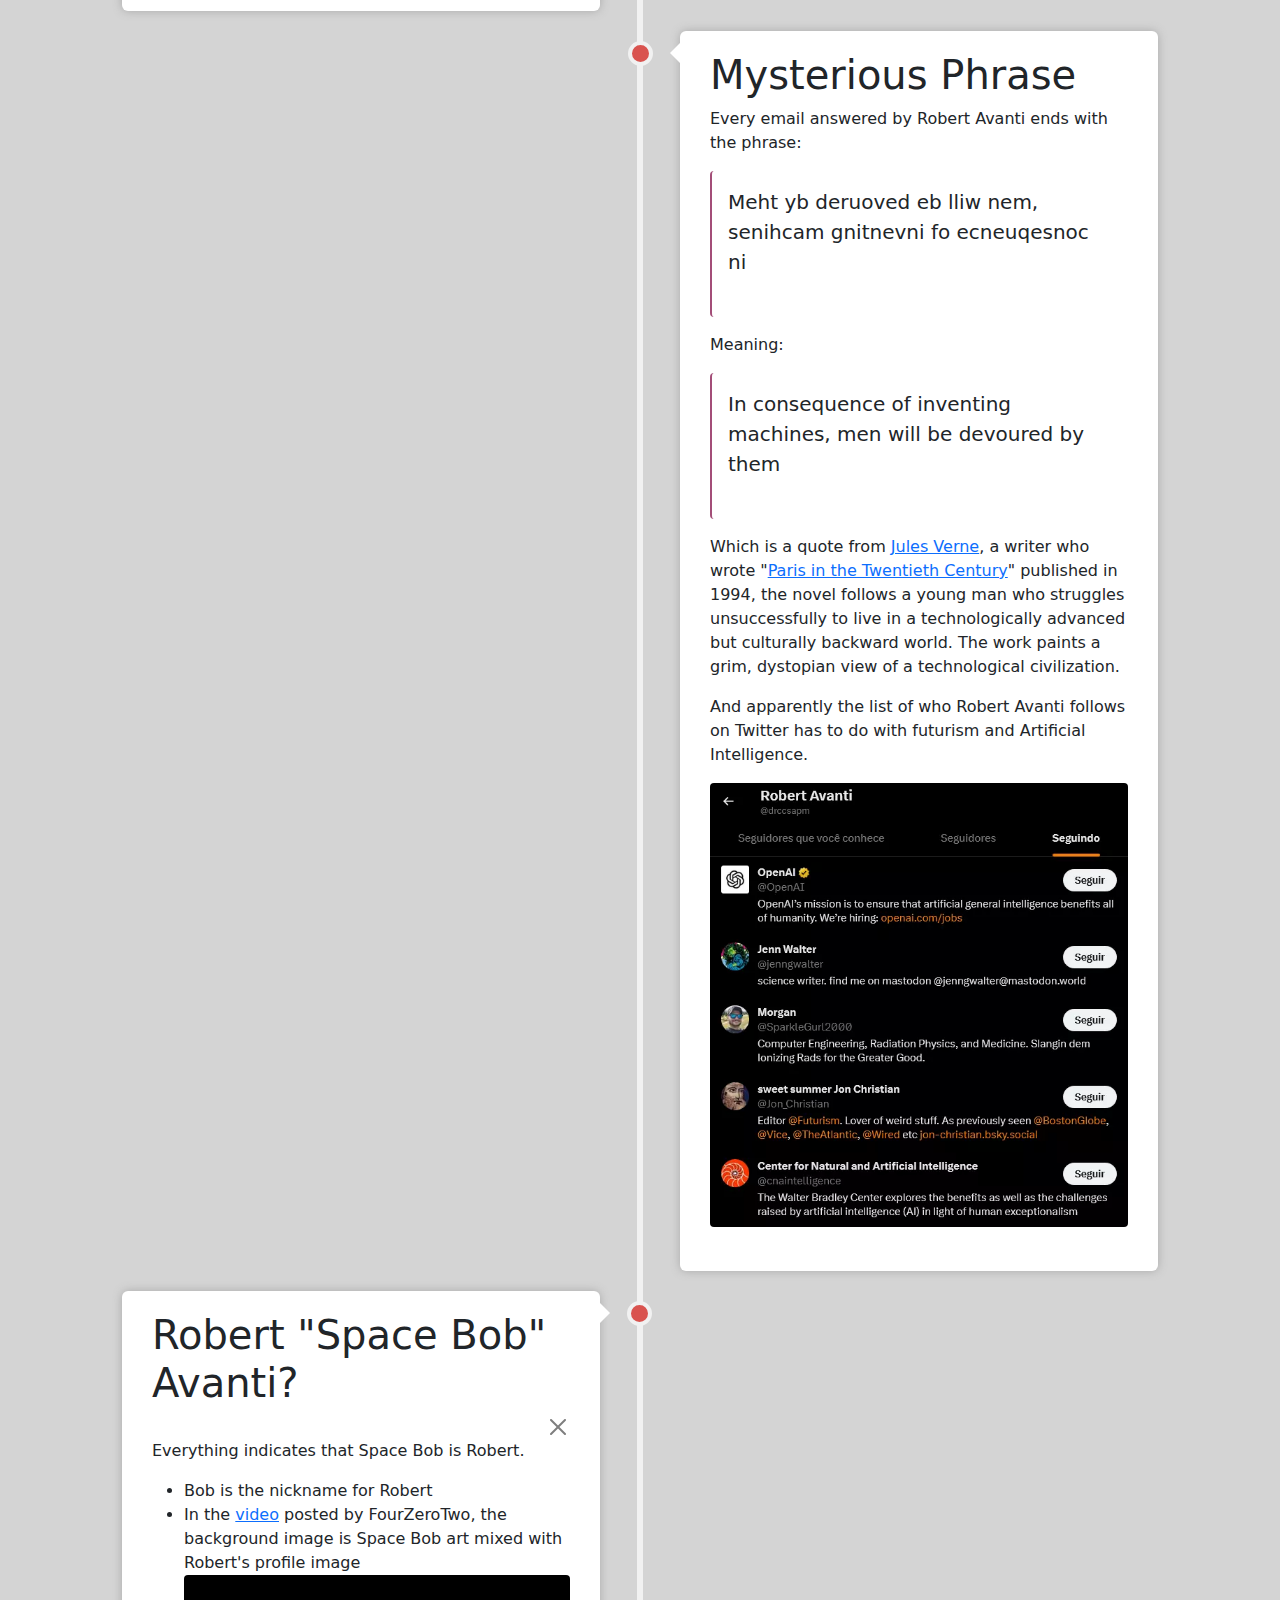
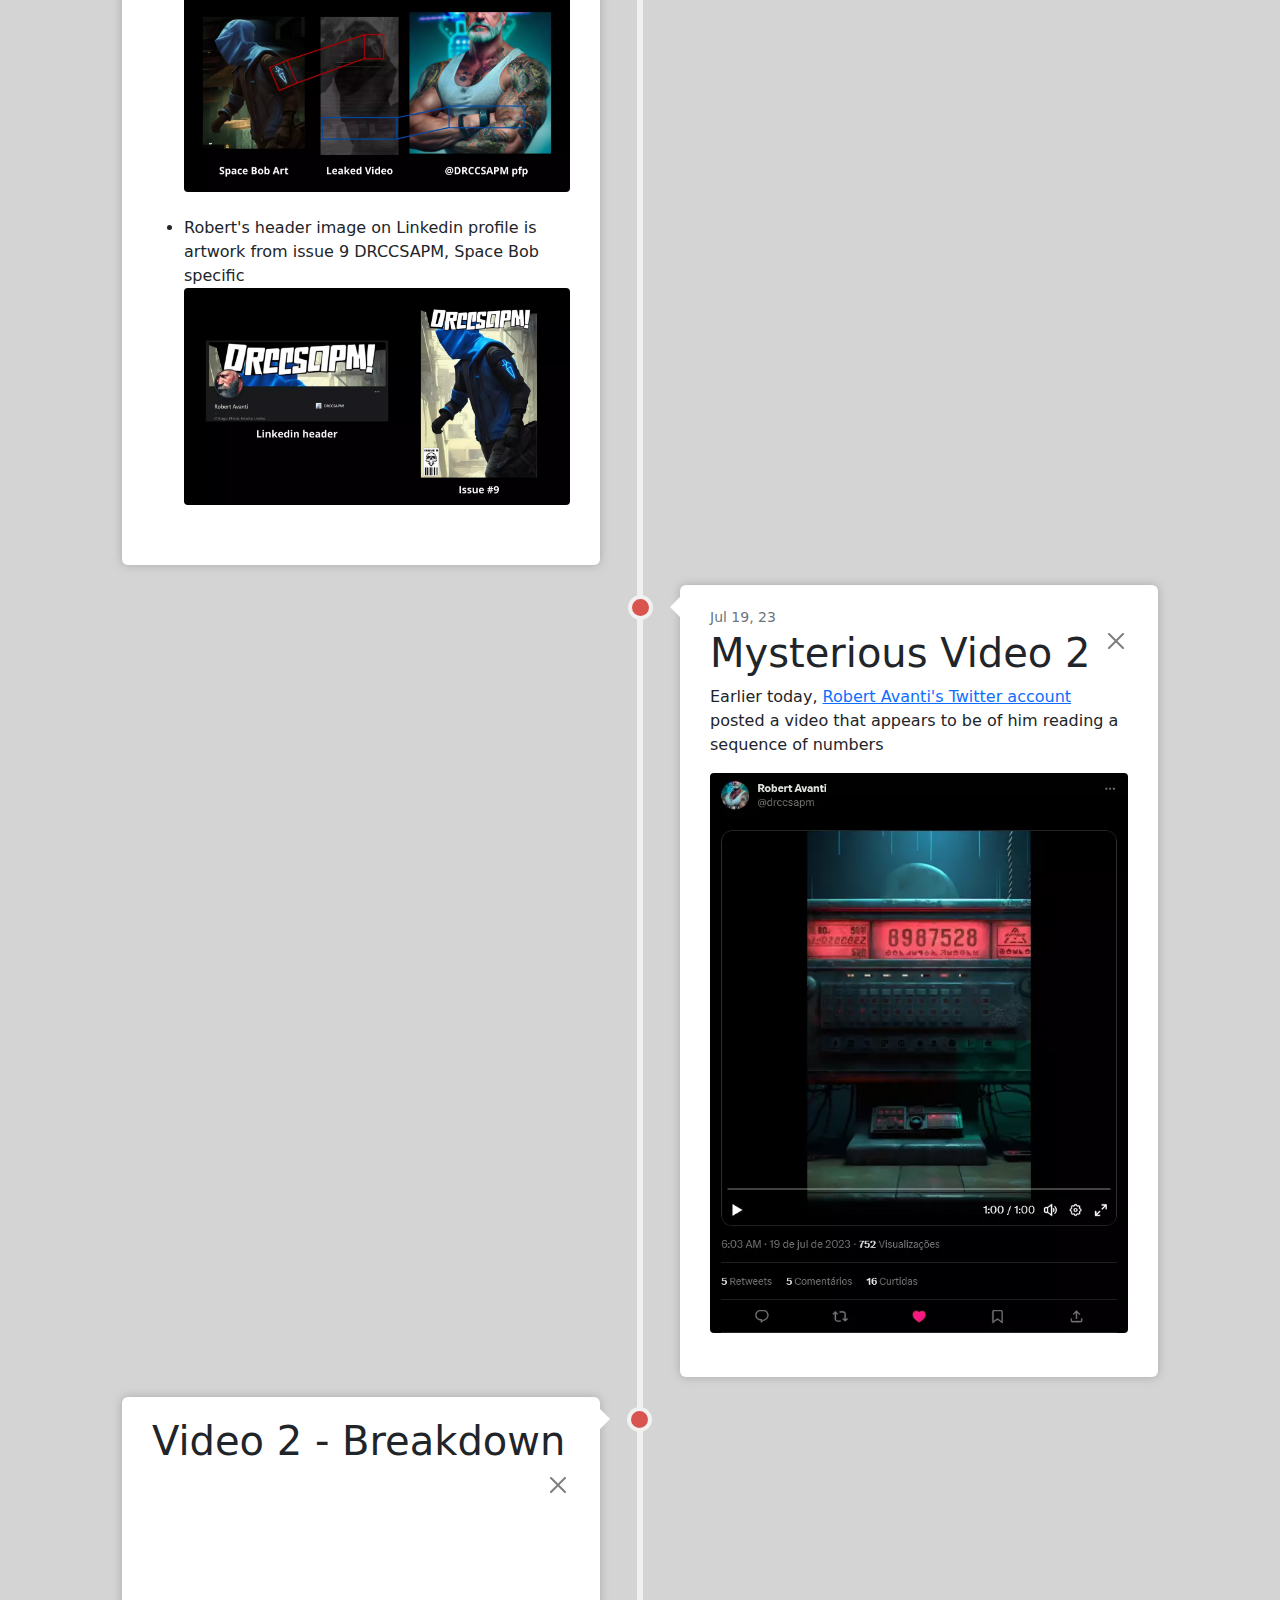
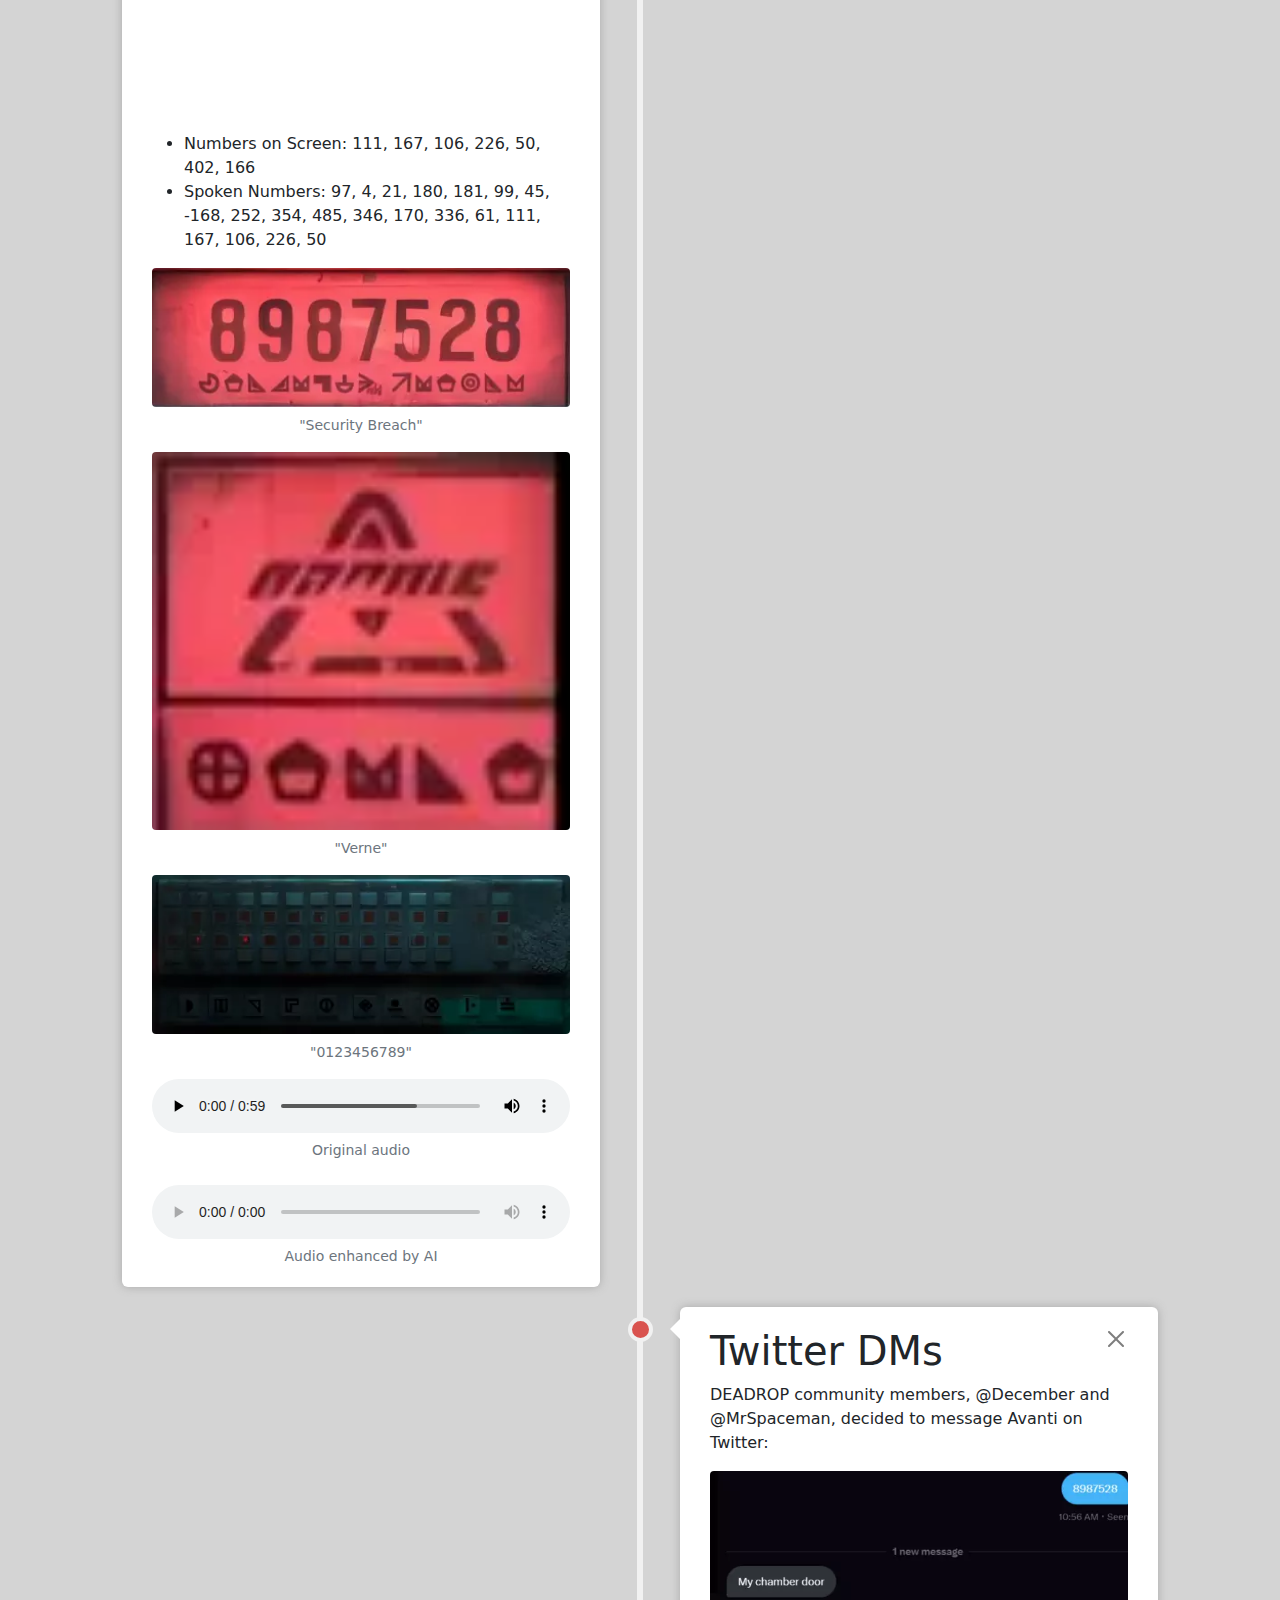
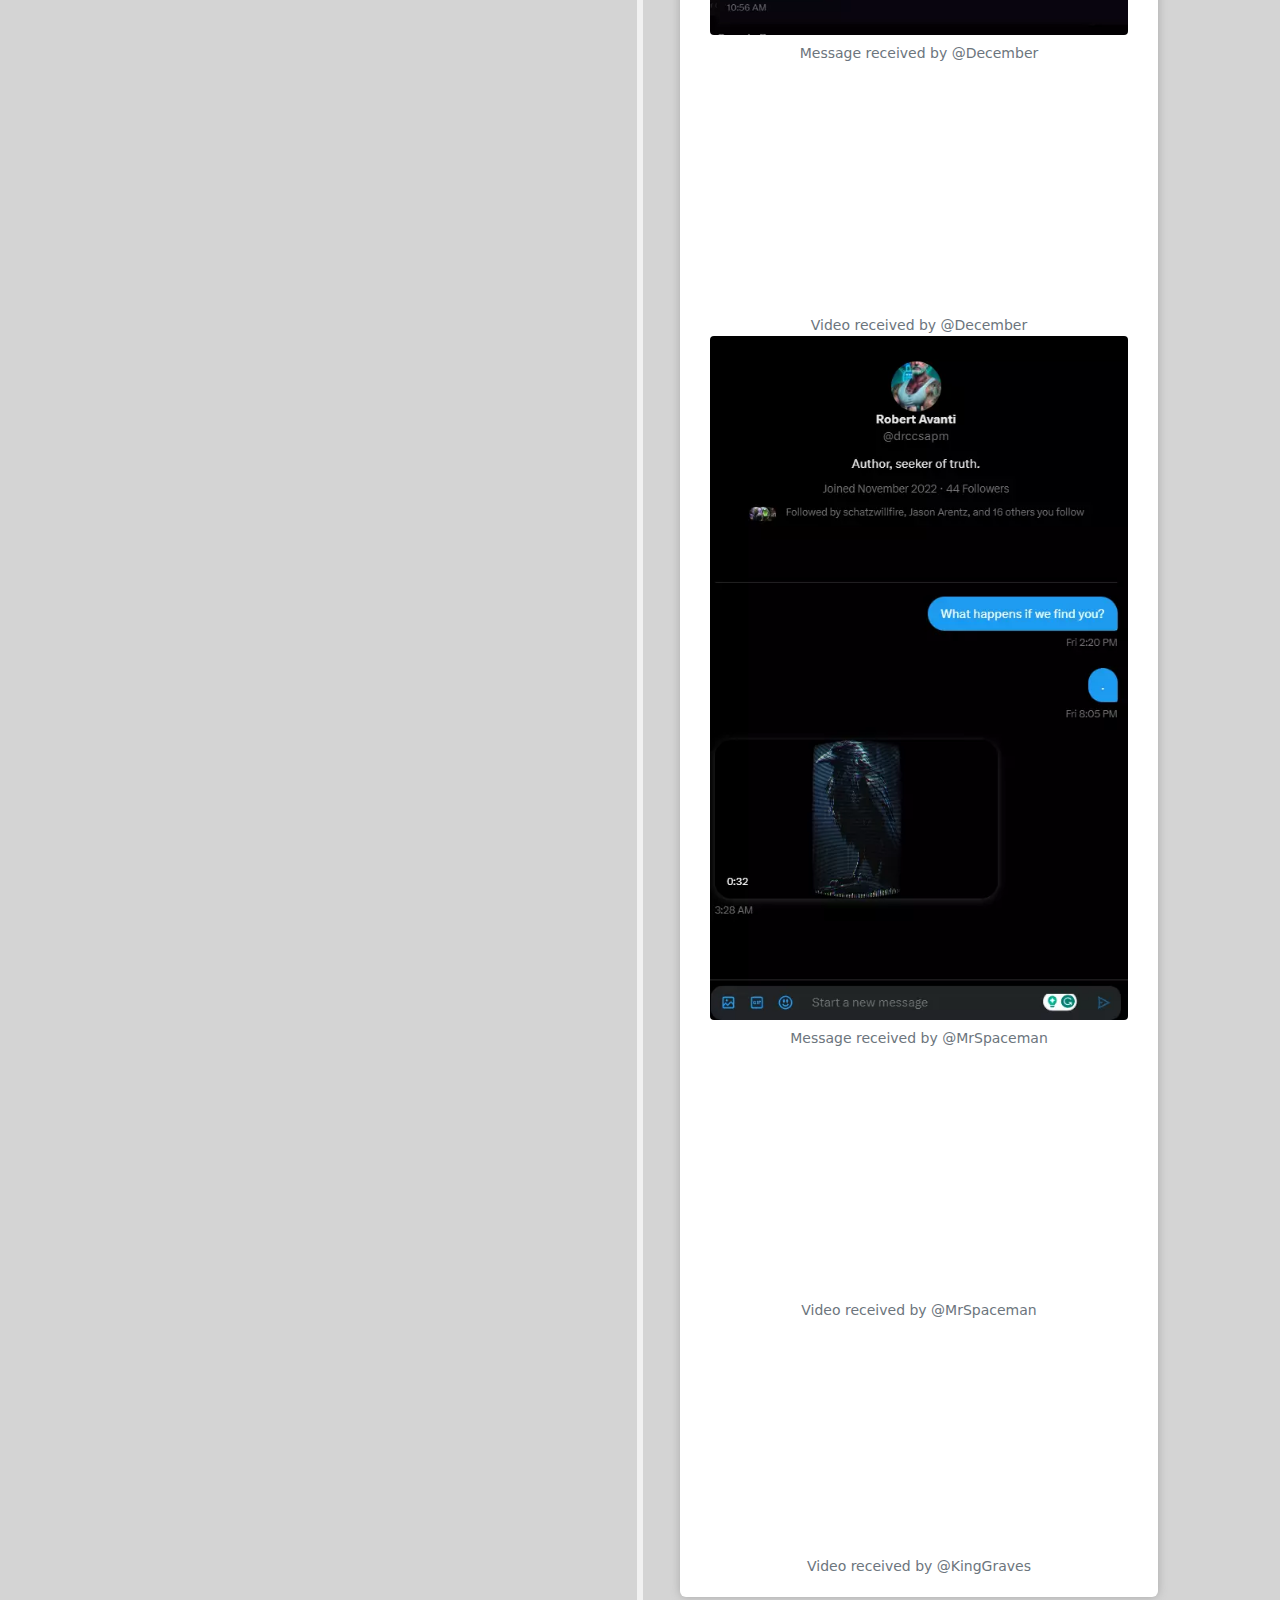
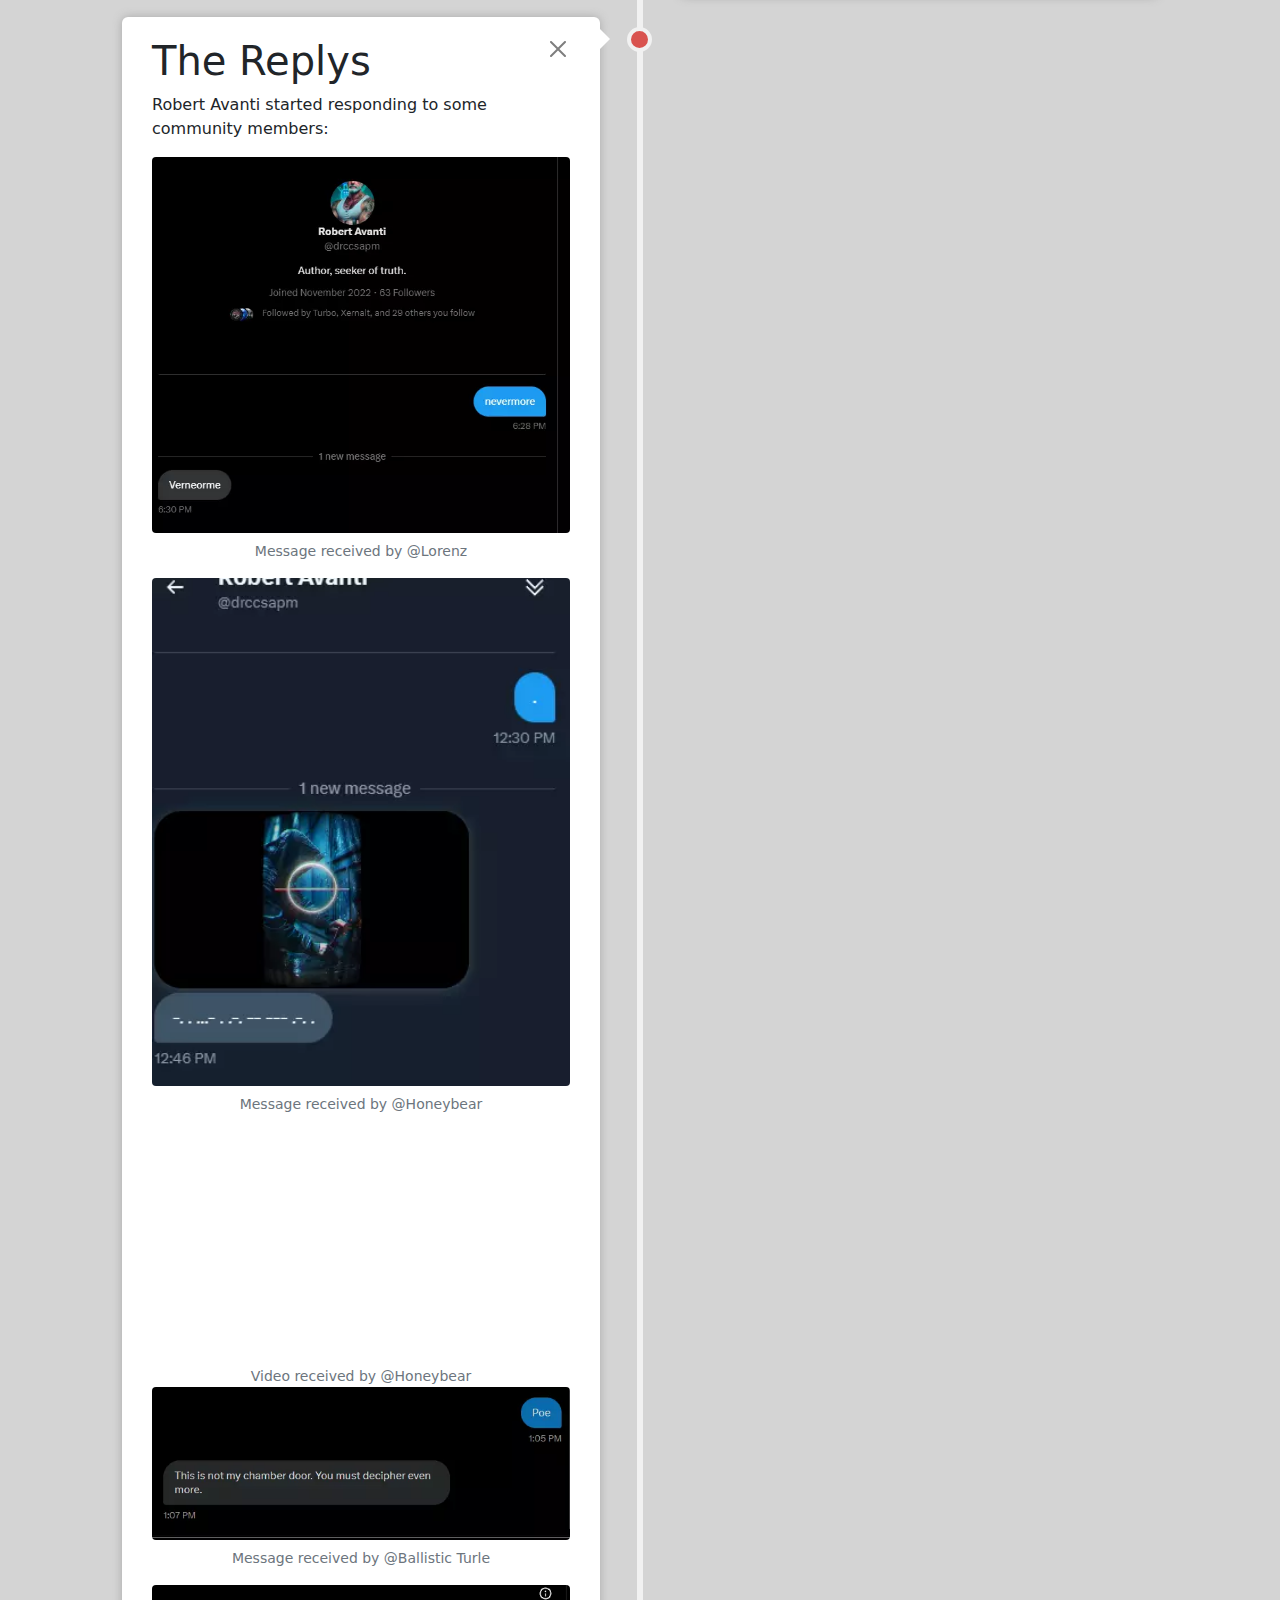
==== commit a4ec2229: "Adição de todas as pistas do dia de hoje 19/07/23" ====
--- a/index.html
+++ b/index.html
@@ -1056,7 +1056,7 @@
               <li>Numbers on Screen: 111, 167, 106, 226, 50, 402, 166</li>
               <li>
                 Spoken Numbers: 97, 4, 21, 180, 181, 99, 45, -168, 252, 354,
-                485, 346, 170, 336, 61
+                485, 346, 170, 336, 61, 111, 167, 106, 226, 50
               </li>
             </ul>
             <a
@@ -1280,6 +1280,18 @@
             <figcaption class="figure-caption text-center">
               Video received by @MrSpaceman
             </figcaption>
+            <div class="ratio ratio-16x9">
+              <embed
+                width="345"
+                height="240"
+                class="figure-img rounded"
+                src="https://www.youtube.com/embed/bGWHVW-ds-E?rel=0"
+                type="video/mp4"
+              />
+            </div>
+            <figcaption class="figure-caption text-center">
+              Video received by @KingGraves
+            </figcaption>
           </div>
         </div>
         <!-- ////////////////////////////// -->
@@ -1287,7 +1299,7 @@
           <div class="content text-break">
             <div class="clearfix">
               <div class="float-start">
-                <h3 class="display-6">Replys</h3>
+                <h3 class="display-6">The Replys</h3>
               </div>
               <a
                 href="#"
@@ -1443,24 +1455,24 @@
               Avanti posted on Twitter and...
             </p>
             <a
-              href="./img/arg-2/discord-member-clue.png"
-              target="_blank"
-              rel="noopener"
-            >
-              <figure class="figure">
-                <picture>
-                  <source
-                    srcset="./img/arg-2/discord-member-clue.webp"
-                    type="image/webp"
-                  />
-                  <source
-                    srcset="./img/arg-2/discord-member-clue.png"
-                    type="image/png"
-                  />
-                  <img
-                    width="460"
-                    height="260"
-                    src="./img/arg-2/discord-member-clue.png"
+              href="./img/arg-2/discord-member-clue-clicheusername.png"
+              target="_blank"
+              rel="noopener"
+            >
+              <figure class="figure">
+                <picture>
+                  <source
+                    srcset="./img/arg-2/discord-member-clue-clicheusername.webp"
+                    type="image/webp"
+                  />
+                  <source
+                    srcset="./img/arg-2/discord-member-clue-clicheusername.png"
+                    type="image/png"
+                  />
+                  <img
+                    width="460"
+                    height="260"
+                    src="./img/arg-2/discord-member-clue-clicheusername.png"
                     class="figure-img img-fluid rounded"
                     alt=""
                   />
@@ -1510,6 +1522,628 @@
               A new page appears, asking for a password. It looks like a Unix
               terminal, already connected to the <b>R.AVANTI</b> user.
             </p>
+          </div>
+        </div>
+        <!-- ////////////////////////////// -->
+        <div class="cont left">
+          <div class="content text-break">
+            <div class="clearfix">
+              <div class="float-start">
+                <h3 class="display-6">Checkmarks</h3>
+              </div>
+              <a
+                href="#"
+                type="button"
+                class="btn-close float-end"
+                aria-label="Close"
+              ></a>
+            </div>
+            <p>
+              After figuring out the landing page, we started asking questions
+              to try and figure out if we were on the right track (via
+              checkmarks):
+            </p>
+            <a
+              href="./img/arg-2/discord-member-clue-daftdigit.png"
+              target="_blank"
+              rel="noopener"
+            >
+              <figure class="figure">
+                <picture>
+                  <source
+                    srcset="./img/arg-2/discord-member-clue-daftdigit.webp"
+                    type="image/webp"
+                  />
+                  <source
+                    srcset="./img/arg-2/discord-member-clue-daftdigit.png"
+                    type="image/png"
+                  />
+                  <img
+                    width="460"
+                    height="260"
+                    src="./img/arg-2/discord-member-clue-daftdigit.png"
+                    class="figure-img img-fluid rounded"
+                    alt=""
+                  />
+                </picture>
+              </figure>
+            </a>
+            <a
+              href="./img/arg-2/discord-member-clue-kinggraves.png"
+              target="_blank"
+              rel="noopener"
+            >
+              <figure class="figure">
+                <picture>
+                  <source
+                    srcset="./img/arg-2/discord-member-clue-kinggraves.webp"
+                    type="image/webp"
+                  />
+                  <source
+                    srcset="./img/arg-2/discord-member-clue-kinggraves.png"
+                    type="image/png"
+                  />
+                  <img
+                    width="460"
+                    height="260"
+                    src="./img/arg-2/discord-member-clue-kinggraves.png"
+                    class="figure-img img-fluid rounded"
+                    alt=""
+                  />
+                </picture>
+              </figure>
+            </a>
+            <a
+              href="./img/arg-2/discord-member-clue-taco.png"
+              target="_blank"
+              rel="noopener"
+            >
+              <figure class="figure">
+                <picture>
+                  <source
+                    srcset="./img/arg-2/discord-member-clue-taco.webp"
+                    type="image/webp"
+                  />
+                  <source
+                    srcset="./img/arg-2/discord-member-clue-taco.png"
+                    type="image/png"
+                  />
+                  <img
+                    width="460"
+                    height="260"
+                    src="./img/arg-2/discord-member-clue-taco.png"
+                    class="figure-img img-fluid rounded"
+                    alt=""
+                  />
+                </picture>
+              </figure>
+            </a>
+            <a
+              href="./img/arg-2/discord-member-clue-lolo.png"
+              target="_blank"
+              rel="noopener"
+            >
+              <figure class="figure">
+                <picture>
+                  <source
+                    srcset="./img/arg-2/discord-member-clue-lolo.webp"
+                    type="image/webp"
+                  />
+                  <source
+                    srcset="./img/arg-2/discord-member-clue-lolo.png"
+                    type="image/png"
+                  />
+                  <img
+                    width="460"
+                    height="260"
+                    src="./img/arg-2/discord-member-clue-lolo.png"
+                    class="figure-img img-fluid rounded"
+                    alt=""
+                  />
+                </picture>
+              </figure>
+            </a>
+            <a
+              href="./img/arg-2/discord-members-deciphering.png"
+              target="_blank"
+              rel="noopener"
+            >
+              <figure class="figure">
+                <picture>
+                  <source
+                    srcset="./img/arg-2/discord-members-deciphering.webp"
+                    type="image/webp"
+                  />
+                  <source
+                    srcset="./img/arg-2/discord-members-deciphering.png"
+                    type="image/png"
+                  />
+                  <img
+                    width="460"
+                    height="260"
+                    src="./img/arg-2/discord-members-deciphering.png"
+                    class="figure-img img-fluid rounded"
+                    alt=""
+                  />
+                </picture>
+              </figure>
+            </a>
+            <p>
+              Until that moment we were trying to decipher messages in all ways,
+              through the morse code that was deciphered and through Jules
+              Verne's cryptogram. Until...
+            </p>
+            <a
+              href="./img/arg-2/robert-avanti-twitter-dm-eckzhall.png"
+              target="_blank"
+              rel="noopener"
+            >
+              <figure class="figure">
+                <picture>
+                  <source
+                    srcset="./img/arg-2/robert-avanti-twitter-dm-eckzhall.webp"
+                    type="image/webp"
+                  />
+                  <source
+                    srcset="./img/arg-2/robert-avanti-twitter-dm-eckzhall.png"
+                    type="image/png"
+                  />
+                  <img
+                    width="460"
+                    height="260"
+                    src="./img/arg-2/robert-avanti-twitter-dm-eckzhall.png"
+                    class="figure-img img-fluid rounded"
+                    alt=""
+                  />
+                </picture>
+              </figure>
+            </a>
+            <p>...R. Avanti sends a new video to community member @eckzhall</p>
+          </div>
+        </div>
+        <!-- ////////////////////////////// -->
+        <div class="cont right">
+          <div class="content text-break">
+            <div class="clearfix">
+              <div class="float-start">
+                <h3 class="display-6">Edgar Allan Poe</h3>
+              </div>
+              <a
+                href="#"
+                type="button"
+                class="btn-close float-end"
+                aria-label="Close"
+              ></a>
+            </div>
+            <p>
+              The video sent to @eckzhall changes the course of decryption
+              attempts. Now we have a goal, the poems of Edgar Allan Poe, "The
+              Raven" and "Lenore".
+            </p>
+            <div class="ratio ratio-16x9">
+              <embed
+                width="345"
+                height="240"
+                class="figure-img rounded"
+                src="https://www.youtube.com/embed/yEY9450lvII?rel=0"
+                type="video/mp4"
+              />
+            </div>
+            <figcaption class="figure-caption text-center">
+              Video received by @eckzhall
+            </figcaption>
+            <p>We started looking for more checkmarks:</p>
+            <a
+              href="./img/arg-2/discord-member-clue-clicheusername2.png"
+              target="_blank"
+              rel="noopener"
+            >
+              <figure class="figure">
+                <picture>
+                  <source
+                    srcset="
+                      ./img/arg-2/discord-member-clue-clicheusername2.webp
+                    "
+                    type="image/webp"
+                  />
+                  <source
+                    srcset="./img/arg-2/discord-member-clue-clicheusername2.png"
+                    type="image/png"
+                  />
+                  <img
+                    width="460"
+                    height="260"
+                    src="./img/arg-2/discord-member-clue-clicheusername2.png"
+                    class="figure-img img-fluid rounded"
+                    alt=""
+                  />
+                </picture>
+              </figure>
+            </a>
+            <a
+              href="./img/arg-2/discord-member-clue-taco2.png"
+              target="_blank"
+              rel="noopener"
+            >
+              <figure class="figure">
+                <picture>
+                  <source
+                    srcset="./img/arg-2/discord-member-clue-taco2.webp"
+                    type="image/webp"
+                  />
+                  <source
+                    srcset="./img/arg-2/discord-member-clue-taco2.png"
+                    type="image/png"
+                  />
+                  <img
+                    width="460"
+                    height="260"
+                    src="./img/arg-2/discord-member-clue-taco2.png"
+                    class="figure-img img-fluid rounded"
+                    alt=""
+                  />
+                </picture>
+              </figure>
+            </a>
+            <a
+              href="./img/arg-2/discord-member-clue-daftdigit2.png"
+              target="_blank"
+              rel="noopener"
+            >
+              <figure class="figure">
+                <picture>
+                  <source
+                    srcset="./img/arg-2/discord-member-clue-daftdigit2.webp"
+                    type="image/webp"
+                  />
+                  <source
+                    srcset="./img/arg-2/discord-member-clue-daftdigit2.png"
+                    type="image/png"
+                  />
+                  <img
+                    width="460"
+                    height="260"
+                    src="./img/arg-2/discord-member-clue-daftdigit2.png"
+                    class="figure-img img-fluid rounded"
+                    alt=""
+                  />
+                </picture>
+              </figure>
+            </a>
+            <a
+              href="./img/arg-2/discord-member-clue-sentri.png"
+              target="_blank"
+              rel="noopener"
+            >
+              <figure class="figure">
+                <picture>
+                  <source
+                    srcset="./img/arg-2/discord-member-clue-sentri.webp"
+                    type="image/webp"
+                  />
+                  <source
+                    srcset="./img/arg-2/discord-member-clue-sentri.png"
+                    type="image/png"
+                  />
+                  <img
+                    width="460"
+                    height="260"
+                    src="./img/arg-2/discord-member-clue-sentri.png"
+                    class="figure-img img-fluid rounded"
+                    alt=""
+                  />
+                </picture>
+              </figure>
+            </a>
+            <a
+              href="./img/arg-2/discord-member-clue-lolo2.png"
+              target="_blank"
+              rel="noopener"
+            >
+              <figure class="figure">
+                <picture>
+                  <source
+                    srcset="./img/arg-2/discord-member-clue-lolo2.webp"
+                    type="image/webp"
+                  />
+                  <source
+                    srcset="./img/arg-2/discord-member-clue-lolo2.png"
+                    type="image/png"
+                  />
+                  <img
+                    width="460"
+                    height="260"
+                    src="./img/arg-2/discord-member-clue-lolo2.png"
+                    class="figure-img img-fluid rounded"
+                    alt=""
+                  />
+                </picture>
+              </figure>
+            </a>
+            <a
+              href="./img/arg-2/discord-member-clue-arctix.png"
+              target="_blank"
+              rel="noopener"
+            >
+              <figure class="figure">
+                <picture>
+                  <source
+                    srcset="./img/arg-2/discord-member-clue-arctix.webp"
+                    type="image/webp"
+                  />
+                  <source
+                    srcset="./img/arg-2/discord-member-clue-arctix.png"
+                    type="image/png"
+                  />
+                  <img
+                    width="460"
+                    height="260"
+                    src="./img/arg-2/discord-member-clue-arctix.png"
+                    class="figure-img img-fluid rounded"
+                    alt=""
+                  />
+                </picture>
+              </figure>
+            </a>
+            <p>Until...</p>
+            <a
+              href="./img/arg-2/discord-member-clue-shawsy.png"
+              target="_blank"
+              rel="noopener"
+            >
+              <figure class="figure">
+                <picture>
+                  <source
+                    srcset="./img/arg-2/discord-member-clue-shawsy.webp"
+                    type="image/webp"
+                  />
+                  <source
+                    srcset="./img/arg-2/discord-member-clue-shawsy.png"
+                    type="image/png"
+                  />
+                  <img
+                    width="460"
+                    height="260"
+                    src="./img/arg-2/discord-member-clue-shawsy.png"
+                    class="figure-img img-fluid rounded"
+                    alt=""
+                  />
+                </picture>
+              </figure>
+            </a>
+            <a
+              href="./img/arg-2/discord-member-clue-shawsy2.png"
+              target="_blank"
+              rel="noopener"
+            >
+              <figure class="figure">
+                <picture>
+                  <source
+                    srcset="./img/arg-2/discord-member-clue-shawsy2.webp"
+                    type="image/webp"
+                  />
+                  <source
+                    srcset="./img/arg-2/discord-member-clue-shawsy2.png"
+                    type="image/png"
+                  />
+                  <img
+                    width="460"
+                    height="260"
+                    src="./img/arg-2/discord-member-clue-shawsy2.png"
+                    class="figure-img img-fluid rounded"
+                    alt=""
+                  />
+                </picture>
+              </figure>
+            </a>
+            <a
+              href="./img/arg-2/discord-member-clue-lolo3.png"
+              target="_blank"
+              rel="noopener"
+            >
+              <figure class="figure">
+                <picture>
+                  <source
+                    srcset="./img/arg-2/discord-member-clue-lolo3.webp"
+                    type="image/webp"
+                  />
+                  <source
+                    srcset="./img/arg-2/discord-member-clue-lolo3.png"
+                    type="image/png"
+                  />
+                  <img
+                    width="460"
+                    height="260"
+                    src="./img/arg-2/discord-member-clue-lolo3.png"
+                    class="figure-img img-fluid rounded"
+                    alt=""
+                  />
+                </picture>
+              </figure>
+            </a>
+          </div>
+        </div>
+        <!-- ////////////////////////////// -->
+        <div class="cont left">
+          <div class="content text-break">
+            <div class="clearfix">
+              <div class="float-start">
+                <h3 class="display-6">Password</h3>
+              </div>
+              <a
+                href="#"
+                type="button"
+                class="btn-close float-end"
+                aria-label="Close"
+              ></a>
+            </div>
+            <ul>
+              <li>
+                <a
+                  href="https://www.drccsapm.com/8987528"
+                  target="_blank"
+                  rel="noopener"
+                  style="text-align: center"
+                  >DRCCSAPM.com/8987528</a
+                >
+              </li>
+              <li>password: <strong>Lenore4</strong></li>
+            </ul>
+            <a
+              href="./img/arg-2/drccsapm-hidden-page-deciphered.png"
+              target="_blank"
+              rel="noopener"
+            >
+              <figure class="figure">
+                <picture>
+                  <source
+                    srcset="./img/arg-2/drccsapm-hidden-page-deciphered.webp"
+                    type="image/webp"
+                  />
+                  <source
+                    srcset="./img/arg-2/drccsapm-hidden-page-deciphered.png"
+                    type="image/png"
+                  />
+                  <img
+                    width="460"
+                    height="260"
+                    src="./img/arg-2/drccsapm-hidden-page-deciphered.png"
+                    class="figure-img img-fluid rounded"
+                    alt=""
+                  />
+                </picture>
+              </figure>
+            </a>
+            <p>
+              The page has been decrypted. It now shows a website with several
+              menus, however, only the "Climate Wars" menu contains information,
+              all others show an empty, black page.
+            </p>
+          </div>
+        </div>
+        <!-- ////////////////////////////// -->
+        <div class="cont right">
+          <div class="content text-break">
+            <div class="clearfix">
+              <div class="float-start">
+                <h3 class="display-6">Climate Wars</h3>
+              </div>
+              <a
+                href="#"
+                type="button"
+                class="btn-close float-end"
+                aria-label="Close"
+              ></a>
+            </div>
+            <a
+              href="./img/arg-2/drccsapm-hidden-page-deciphered-climate-wars.png"
+              target="_blank"
+              rel="noopener"
+            >
+              <figure class="figure">
+                <picture>
+                  <source
+                    srcset="
+                      ./img/arg-2/drccsapm-hidden-page-deciphered-climate-wars.webp
+                    "
+                    type="image/webp"
+                  />
+                  <source
+                    srcset="
+                      ./img/arg-2/drccsapm-hidden-page-deciphered-climate-wars.png
+                    "
+                    type="image/png"
+                  />
+                  <img
+                    width="460"
+                    height="260"
+                    src="./img/arg-2/drccsapm-hidden-page-deciphered-climate-wars.png"
+                    class="figure-img img-fluid rounded"
+                    alt=""
+                  />
+                </picture>
+              </figure>
+            </a>
+            <p>
+              The page shows a video, a title and today's date, with a
+              description: "VisorCortex processing uploaded video file…"
+            </p>
+            <div class="ratio ratio-16x9">
+              <embed
+                width="345"
+                height="240"
+                class="figure-img rounded"
+                src="https://www.youtube.com/embed/ePzZ2ErmA8A"
+                type="video/mp4"
+              />
+            </div>
+            <p>
+              In the lower right corner of the video appears a date and time:
+            </p>
+            <a
+              href="./img/arg-2/drccsapm-hidden-page-deciphered-climate-wars-timestamp.png"
+              target="_blank"
+              rel="noopener"
+            >
+              <figure class="figure">
+                <picture>
+                  <source
+                    srcset="
+                      ./img/arg-2/drccsapm-hidden-page-deciphered-climate-wars-timestamp.webp
+                    "
+                    type="image/webp"
+                  />
+                  <source
+                    srcset="
+                      ./img/arg-2/drccsapm-hidden-page-deciphered-climate-wars-timestamp.png
+                    "
+                    type="image/png"
+                  />
+                  <img
+                    width="460"
+                    height="260"
+                    src="./img/arg-2/drccsapm-hidden-page-deciphered-climate-wars-timestamp.png"
+                    class="figure-img img-fluid rounded"
+                    alt=""
+                  />
+                </picture>
+              </figure>
+            </a>
+            <p>
+              Everything indicates that it will be one page a day, and that the
+              next tracks of the next pages will start to be made available
+              through the same time as the first ARG: 12:00 AM (Pacific Standard
+              Time).
+            </p>
+          </div>
+        </div>
+        <!-- ////////////////////////////// -->
+        <div class="cont left">
+          <div class="content text-break">
+            <div class="clearfix">
+              <div class="float-start">
+                <h3 class="display-6">Climate Wars</h3>
+              </div>
+              <a
+                href="#"
+                type="button"
+                class="btn-close float-end"
+                aria-label="Close"
+              ></a>
+            </div>
+            <p>
+              After that some users received another video on twitter confirming
+              the beginning of another search for clues:
+            </p>
+            <div class="ratio ratio-16x9">
+              <embed
+                width="345"
+                height="240"
+                class="figure-img rounded"
+                src="https://www.youtube.com/embed/8WNRK5jiXLs"
+                type="video/mp4"
+              />
+            </div>
           </div>
         </div>
         <!-- ////////////////////////////// -->
